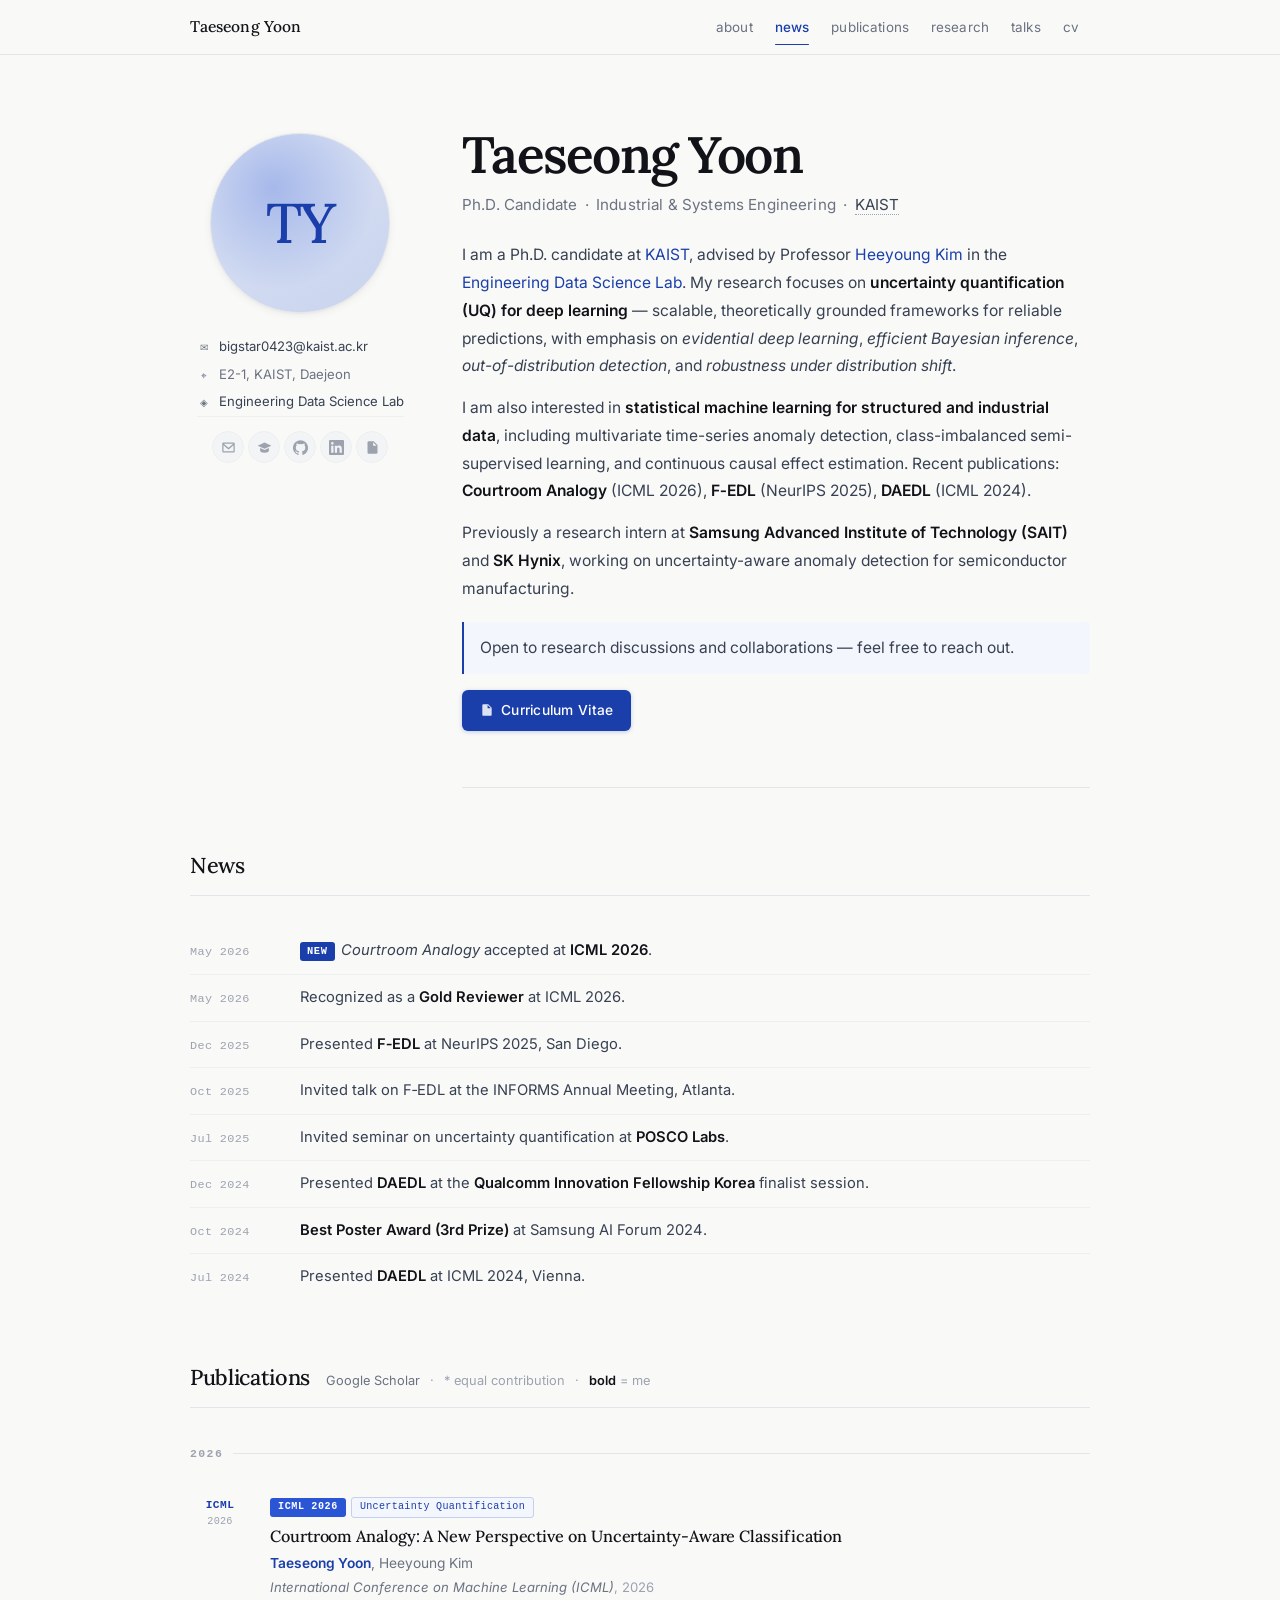
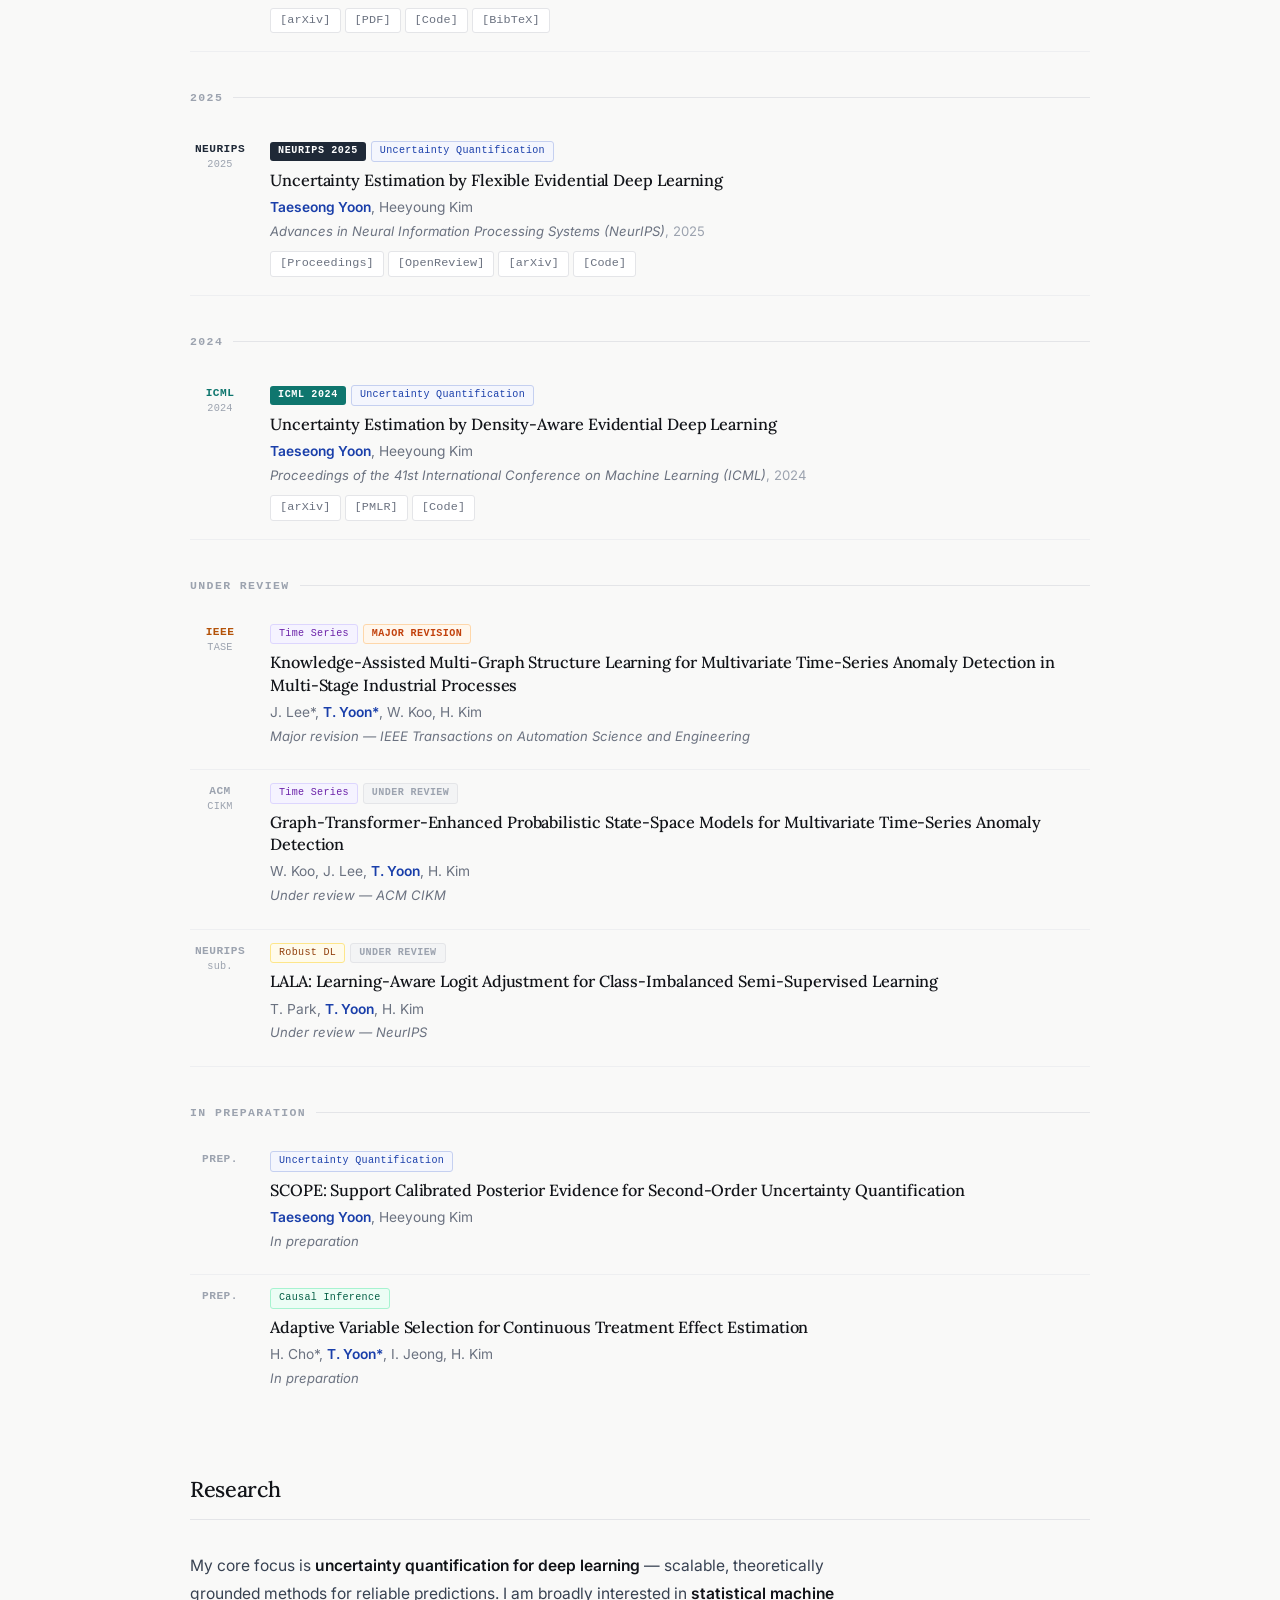
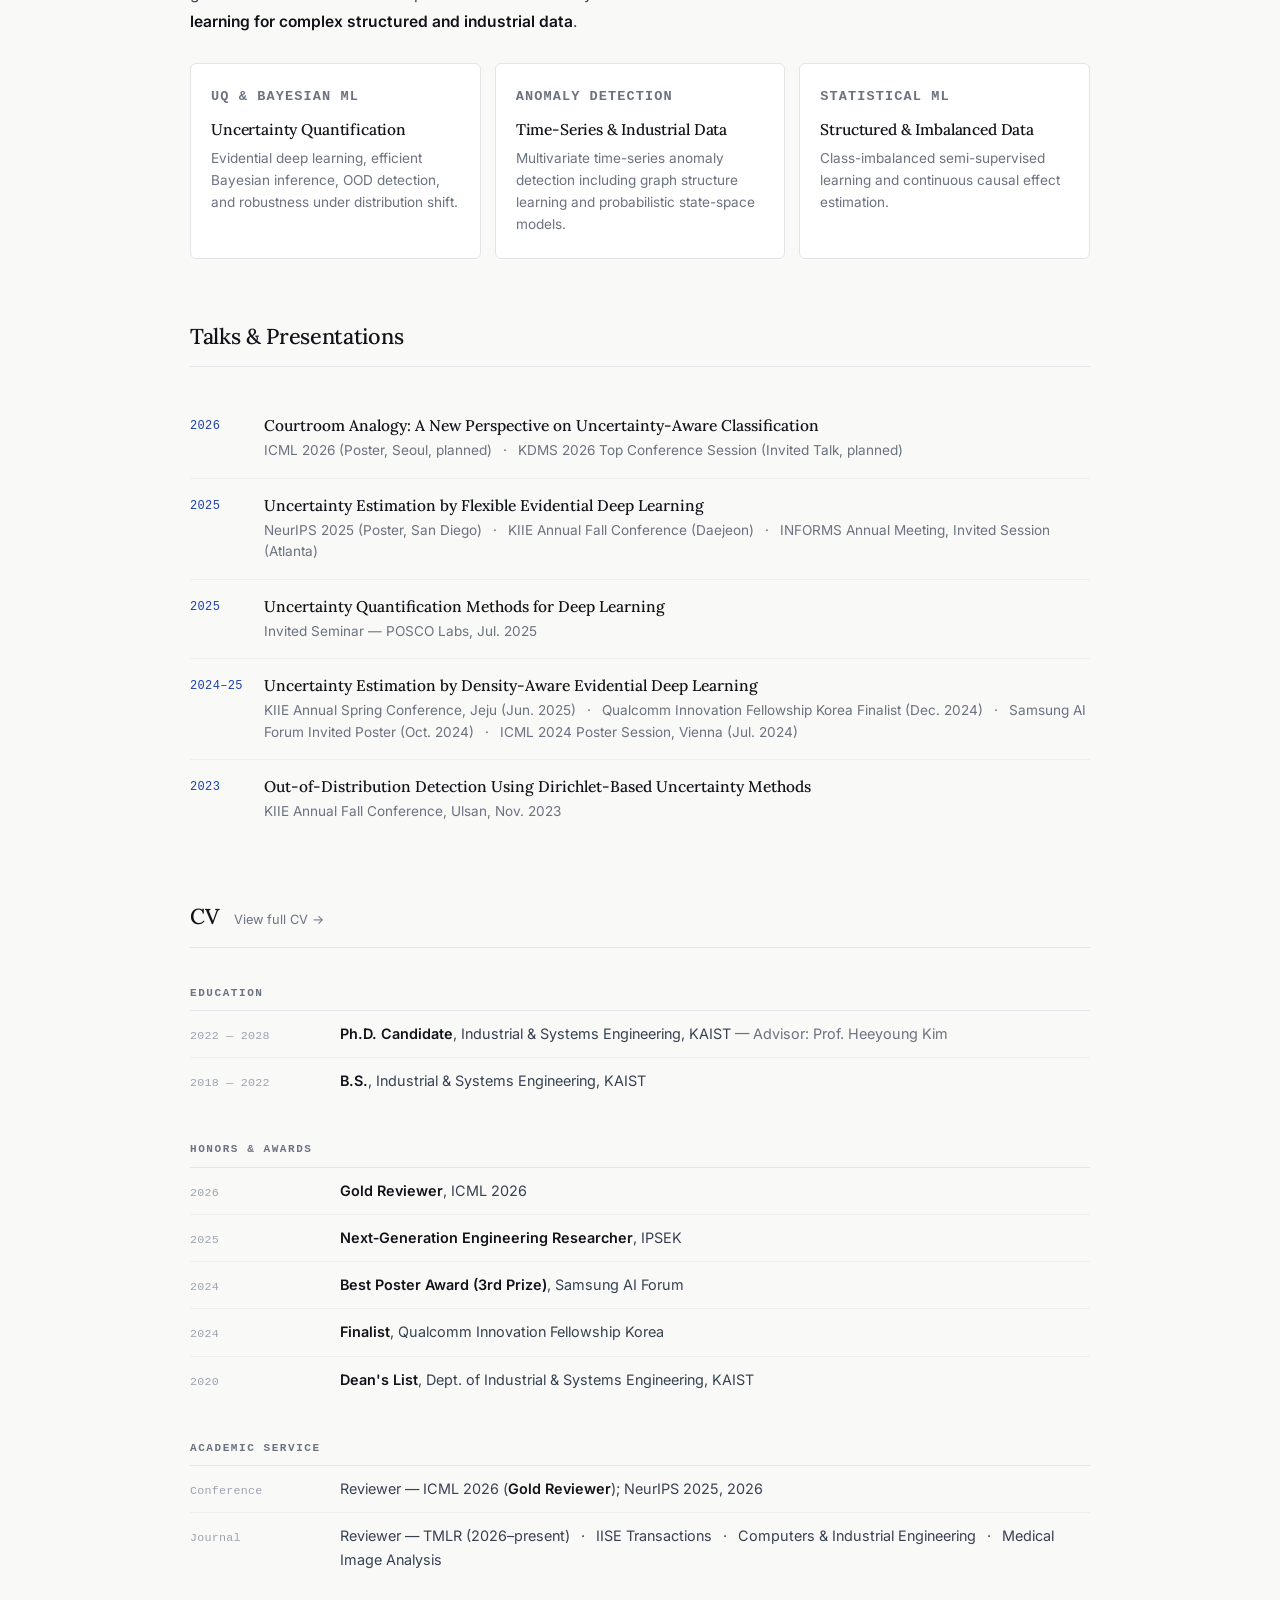
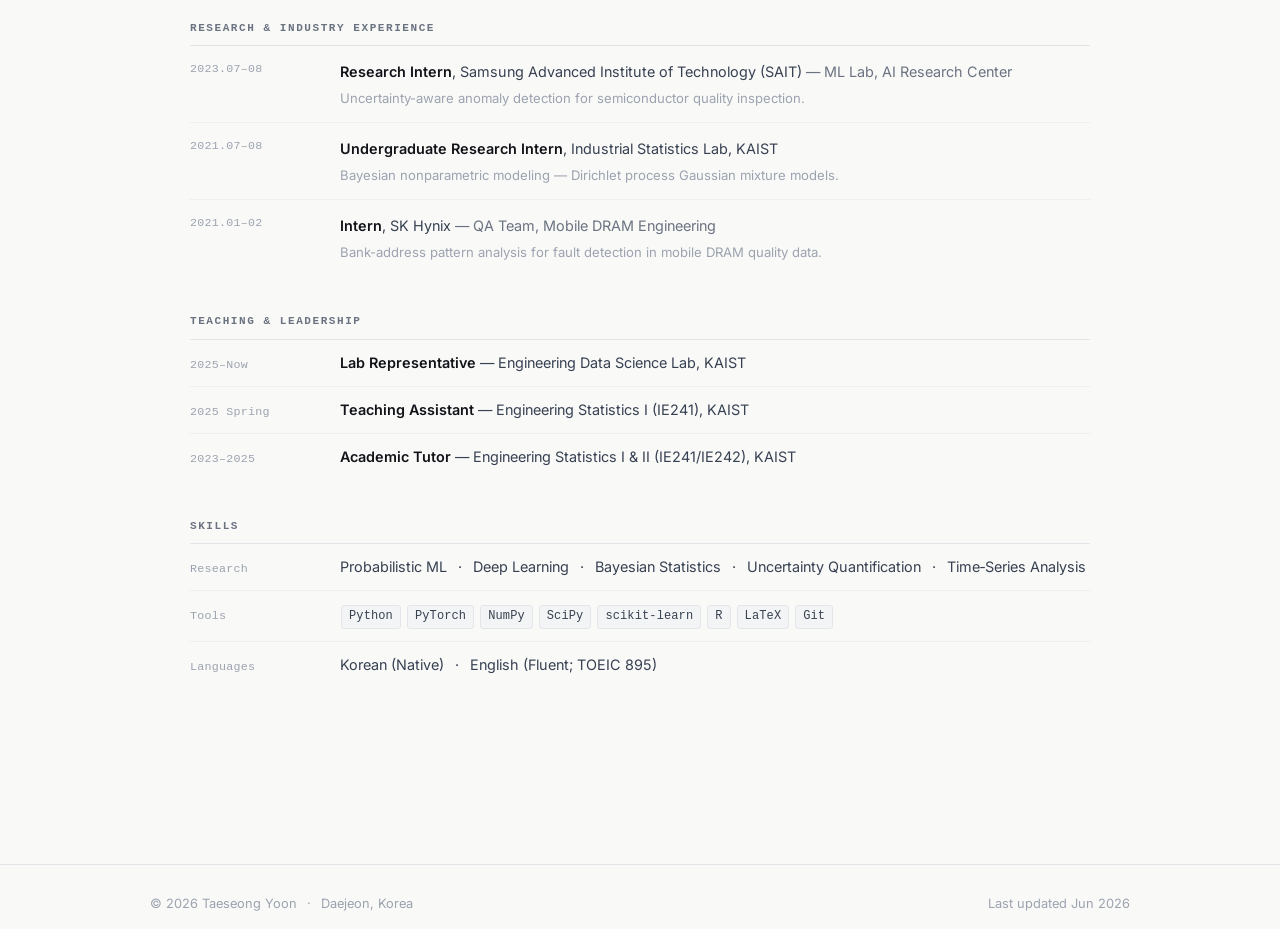
==== index.html @ 8b28e29e "Add files via upload" ====
<!DOCTYPE html>
<html lang="en">
<head>
  <meta charset="UTF-8" />
  <meta name="viewport" content="width=device-width, initial-scale=1.0" />
  <title>Taeseong Yoon</title>
  <meta name="description" content="Taeseong Yoon — Ph.D. candidate at KAIST. Uncertainty quantification for deep learning." />
  <meta name="author" content="Taeseong Yoon" />
  <meta property="og:type" content="website" />
  <meta property="og:title" content="Taeseong Yoon — KAIST" />
  <meta property="og:description" content="Ph.D. candidate at KAIST researching uncertainty quantification for deep learning." />
  <link rel="preconnect" href="https://fonts.googleapis.com" />
  <link rel="preconnect" href="https://fonts.gstatic.com" crossorigin />
  <link href="https://fonts.googleapis.com/css2?family=Inter:wght@300;400;500;600&family=Lora:ital,wght@0,400;0,500;0,600;1,400;1,500&display=swap" rel="stylesheet" />
  <link rel="stylesheet" href="style.css" />
</head>
<body>
  <a class="skip-link" href="#main">Skip to content</a>

  <!-- Nav -->
  <header class="topbar">
    <nav class="nav" aria-label="Primary">
      <a class="brand" href="#home">Taeseong Yoon</a>
      <button class="nav-toggle" aria-label="Toggle navigation" aria-expanded="false">
        <span></span><span></span><span></span>
      </button>
      <ul class="nav-links" id="nav-links">
        <li><a href="#home" class="active">about</a></li>
        <li><a href="#news">news</a></li>
        <li><a href="#publications">publications</a></li>
        <li><a href="#research">research</a></li>
        <li><a href="#talks">talks</a></li>
        <li><a href="#cv">cv</a></li>
      </ul>
    </nav>
  </header>

  <main id="main">

    <!-- Hero -->
    <section id="home" class="hero">

      <aside class="profile">
        <div class="profile-photo" aria-label="Taeseong Yoon">
          <!-- To add photo: replace the span with
               <img src="assets/photo.jpg" alt="Taeseong Yoon" /> -->
          <span class="photo-fallback" aria-hidden="true">TY</span>
        </div>
        <div>
          <ul class="contact-list">
            <li>
              <span class="icon" aria-hidden="true">✉</span>
              <a href="mailto:bigstar0423@kaist.ac.kr">bigstar0423@kaist.ac.kr</a>
            </li>
            <li>
              <span class="icon" aria-hidden="true">⌖</span>
              E2-1, KAIST, Daejeon
            </li>
            <li>
              <span class="icon" aria-hidden="true">◈</span>
              <a href="https://eds.kaist.ac.kr/">Engineering Data Science Lab</a>
            </li>
          </ul>
          <div class="socials">
            <a href="mailto:bigstar0423@kaist.ac.kr" aria-label="Email" title="Email">
              <svg viewBox="0 0 24 24" fill="currentColor" width="15" height="15"><path d="M2 6a2 2 0 0 1 2-2h16a2 2 0 0 1 2 2v12a2 2 0 0 1-2 2H4a2 2 0 0 1-2-2V6Zm2.4 0L12 12.5 19.6 6H4.4ZM20 8.3l-7.4 6.4a1 1 0 0 1-1.2 0L4 8.3V18h16V8.3Z"/></svg>
            </a>
            <a href="https://scholar.google.com/citations?hl=ko&user=MSiVD2gAAAAJ" aria-label="Google Scholar" title="Google Scholar">
              <svg viewBox="0 0 24 24" fill="currentColor" width="15" height="15"><path d="M12 14 1 9l11-5 11 5-11 5Zm0 2 7-3.2v4.4c0 1.7-3.1 3.2-7 3.2s-7-1.5-7-3.2v-4.4L12 16Z"/></svg>
            </a>
            <a href="https://github.com/TaeseongYoon" aria-label="GitHub" title="GitHub">
              <svg viewBox="0 0 24 24" fill="currentColor" width="15" height="15"><path d="M12 .5a12 12 0 0 0-3.8 23.4c.6.1.8-.3.8-.6v-2c-3.3.7-4-1.4-4-1.4-.6-1.4-1.4-1.8-1.4-1.8-1.1-.8.1-.8.1-.8 1.2.1 1.9 1.2 1.9 1.2 1.1 1.9 2.9 1.4 3.6 1 .1-.8.4-1.4.8-1.7-2.7-.3-5.5-1.3-5.5-6 0-1.3.5-2.4 1.2-3.2-.1-.3-.5-1.5.1-3.1 0 0 1-.3 3.3 1.2a11 11 0 0 1 6 0c2.3-1.5 3.3-1.2 3.3-1.2.6 1.6.2 2.8.1 3.1.8.8 1.2 1.9 1.2 3.2 0 4.6-2.8 5.7-5.5 6 .4.4.8 1.1.8 2.2v3.3c0 .3.2.7.8.6A12 12 0 0 0 12 .5Z"/></svg>
            </a>
            <a href="https://www.linkedin.com/in/taeseong-yoon-3ba757208" aria-label="LinkedIn" title="LinkedIn">
              <svg viewBox="0 0 24 24" fill="currentColor" width="15" height="15"><path d="M20.45 20.45h-3.55v-5.57c0-1.33-.03-3.04-1.85-3.04-1.85 0-2.14 1.45-2.14 2.94v5.67H9.36V9h3.41v1.56h.05c.48-.9 1.64-1.85 3.37-1.85 3.6 0 4.27 2.37 4.27 5.45v6.29ZM5.34 7.43a2.06 2.06 0 1 1 0-4.12 2.06 2.06 0 0 1 0 4.12ZM7.12 20.45H3.56V9h3.56v11.45ZM22.22 0H1.77C.79 0 0 .78 0 1.74v20.52C0 23.22.79 24 1.77 24h20.45c.98 0 1.78-.78 1.78-1.74V1.74C24 .78 23.2 0 22.22 0Z"/></svg>
            </a>
            <a href="https://www.overleaf.com/read/jbgbnhqspqhc#0cef22" aria-label="CV" title="CV">
              <svg viewBox="0 0 24 24" fill="currentColor" width="15" height="15"><path d="M14 2H6a2 2 0 0 0-2 2v16a2 2 0 0 0 2 2h12a2 2 0 0 0 2-2V8l-6-6Zm-1 7V3.5L18.5 9H13Z"/></svg>
            </a>
          </div>
        </div>
      </aside>

      <div>
        <div class="hero-head">
          <h1 class="display">Taeseong Yoon</h1>
          <p class="subtitle">Ph.D. Candidate &thinsp;&middot;&thinsp; Industrial &amp; Systems Engineering &thinsp;&middot;&thinsp; <a href="https://kaist.ac.kr">KAIST</a></p>
        </div>

        <div class="bio">
          <p>
            I am a Ph.D. candidate at <a href="https://kaist.ac.kr">KAIST</a>, advised by
            Professor <a href="https://eds.kaist.ac.kr/">Heeyoung Kim</a> in the
            <a href="https://eds.kaist.ac.kr/">Engineering Data Science Lab</a>.
            My research focuses on <strong>uncertainty quantification (UQ) for deep learning</strong> &mdash;
            scalable, theoretically grounded frameworks for reliable predictions, with emphasis on
            <em>evidential deep learning</em>, <em>efficient Bayesian inference</em>,
            <em>out-of-distribution detection</em>, and <em>robustness under distribution shift</em>.
          </p>
          <p>
            I am also interested in <strong>statistical machine learning for structured and industrial data</strong>,
            including multivariate time-series anomaly detection, class-imbalanced semi-supervised learning,
            and continuous causal effect estimation.
            Recent publications: <a href="#publications"><strong>Courtroom Analogy</strong></a> (ICML 2026),
            <a href="#publications"><strong>F&#8209;EDL</strong></a> (NeurIPS 2025),
            <a href="#publications"><strong>DAEDL</strong></a> (ICML 2024).
          </p>
          <p>
            Previously a research intern at <strong>Samsung Advanced Institute of Technology (SAIT)</strong>
            and <strong>SK Hynix</strong>, working on uncertainty-aware anomaly detection for semiconductor manufacturing.
          </p>

          <p class="open-to">Open to research discussions and collaborations &mdash; feel free to reach out.</p>

          <div class="cv-cta">
            <a href="https://www.overleaf.com/read/jbgbnhqspqhc#0cef22" class="cv-btn" target="_blank" rel="noopener">
              <svg viewBox="0 0 24 24" fill="currentColor" width="14" height="14"><path d="M14 2H6a2 2 0 0 0-2 2v16a2 2 0 0 0 2 2h12a2 2 0 0 0 2-2V8l-6-6Zm-1 7V3.5L18.5 9H13Z"/></svg>
              Curriculum Vitae
            </a>
          </div>
        </div>
      </div>
    </section>

    <!-- News -->
    <section id="news" class="block">
      <div class="section-header">
        <h2 class="block-title">News</h2>
      </div>
      <ul class="news-list">
        <li>
          <time>May 2026</time>
          <p><span class="badge badge-new">new</span><em>Courtroom Analogy</em> accepted at <strong>ICML 2026</strong>.</p>
        </li>
        <li>
          <time>May 2026</time>
          <p>Recognized as a <strong>Gold Reviewer</strong> at ICML 2026.</p>
        </li>
        <li>
          <time>Dec 2025</time>
          <p>Presented <strong>F&#8209;EDL</strong> at NeurIPS 2025, San Diego.</p>
        </li>
        <li>
          <time>Oct 2025</time>
          <p>Invited talk on F&#8209;EDL at the INFORMS Annual Meeting, Atlanta.</p>
        </li>
        <li>
          <time>Jul 2025</time>
          <p>Invited seminar on uncertainty quantification at <strong>POSCO Labs</strong>.</p>
        </li>
        <li>
          <time>Dec 2024</time>
          <p>Presented <strong>DAEDL</strong> at the <strong>Qualcomm Innovation Fellowship Korea</strong> finalist session.</p>
        </li>
        <li>
          <time>Oct 2024</time>
          <p><strong>Best Poster Award (3rd Prize)</strong> at Samsung AI Forum 2024.</p>
        </li>
        <li>
          <time>Jul 2024</time>
          <p>Presented <strong>DAEDL</strong> at ICML 2024, Vienna.</p>
        </li>
      </ul>
    </section>

    <!-- Publications -->
    <section id="publications" class="block">
      <div class="section-header">
        <h2 class="block-title">Publications</h2>
        <span class="section-meta">
          <a href="https://scholar.google.com/citations?hl=ko&user=MSiVD2gAAAAJ">Google Scholar</a>
          &ensp;&middot;&ensp; * equal contribution &ensp;&middot;&ensp; <strong class="self-mark">bold</strong> = me
        </span>
      </div>

      <p class="year-label">2026</p>

      <article class="paper">
        <div class="paper-chip">
          <span class="chip-venue">ICML</span>
          <span class="chip-year">2026</span>
        </div>
        <div class="paper-body">
          <div class="tag-row">
            <span class="vpill vpill-icml">ICML 2026</span>
            <span class="tpill tpill-uq">Uncertainty Quantification</span>
          </div>
          <h4>Courtroom Analogy: A New Perspective on Uncertainty&#8209;Aware Classification</h4>
          <p class="authors"><strong>Taeseong Yoon</strong>, Heeyoung Kim</p>
          <p class="venue-line"><em>International Conference on Machine Learning (ICML)</em>, 2026</p>
          <div class="links">
            <a href="https://arxiv.org/abs/2605.25616">[arXiv]</a>
            <a href="https://arxiv.org/pdf/2605.25616">[PDF]</a>
            <a href="#">[Code]</a>
            <a href="#">[BibTeX]</a>
          </div>
        </div>
      </article>

      <p class="year-label">2025</p>

      <article class="paper">
        <div class="paper-chip">
          <span class="chip-venue v-neurips">NeurIPS</span>
          <span class="chip-year">2025</span>
        </div>
        <div class="paper-body">
          <div class="tag-row">
            <span class="vpill vpill-neurips">NeurIPS 2025</span>
            <span class="tpill tpill-uq">Uncertainty Quantification</span>
          </div>
          <h4>Uncertainty Estimation by Flexible Evidential Deep Learning</h4>
          <p class="authors"><strong>Taeseong Yoon</strong>, Heeyoung Kim</p>
          <p class="venue-line"><em>Advances in Neural Information Processing Systems (NeurIPS)</em>, 2025</p>
          <div class="links">
            <a href="https://proceedings.neurips.cc/paper_files/paper/2025/hash/abf0ea3ae33d1a931483e327ff8d94f8-Abstract-Conference.html">[Proceedings]</a>
            <a href="https://openreview.net/forum?id=N6ujq5Yfwa">[OpenReview]</a>
            <a href="https://arxiv.org/abs/2510.18322">[arXiv]</a>
            <a href="https://github.com/TaeseongYoon/F-EDL">[Code]</a>
          </div>
        </div>
      </article>

      <p class="year-label">2024</p>

      <article class="paper">
        <div class="paper-chip">
          <span class="chip-venue v-icml24">ICML</span>
          <span class="chip-year">2024</span>
        </div>
        <div class="paper-body">
          <div class="tag-row">
            <span class="vpill" style="background:#0f766e;">ICML 2024</span>
            <span class="tpill tpill-uq">Uncertainty Quantification</span>
          </div>
          <h4>Uncertainty Estimation by Density&#8209;Aware Evidential Deep Learning</h4>
          <p class="authors"><strong>Taeseong Yoon</strong>, Heeyoung Kim</p>
          <p class="venue-line"><em>Proceedings of the 41st International Conference on Machine Learning (ICML)</em>, 2024</p>
          <div class="links">
            <a href="https://arxiv.org/abs/2409.08754">[arXiv]</a>
            <a href="https://proceedings.mlr.press/v235/yoon24a.html">[PMLR]</a>
            <a href="https://github.com/TaeseongYoon/DAEDL">[Code]</a>
          </div>
        </div>
      </article>

      <p class="year-label">Under Review</p>

      <article class="paper compact">
        <div class="paper-chip">
          <span class="chip-venue v-tase">IEEE</span>
          <span class="chip-year">TASE</span>
        </div>
        <div class="paper-body">
          <div class="tag-row">
            <span class="tpill tpill-ts">Time Series</span>
            <span class="spill spill-major">Major Revision</span>
          </div>
          <h4>Knowledge&#8209;Assisted Multi&#8209;Graph Structure Learning for Multivariate Time&#8209;Series Anomaly Detection in Multi&#8209;Stage Industrial Processes</h4>
          <p class="authors">J. Lee*, <strong>T. Yoon*</strong>, W. Koo, H. Kim</p>
          <p class="venue-line"><em>Major revision &mdash; IEEE Transactions on Automation Science and Engineering</em></p>
        </div>
      </article>

      <article class="paper compact">
        <div class="paper-chip">
          <span class="chip-venue v-gray">ACM</span>
          <span class="chip-year">CIKM</span>
        </div>
        <div class="paper-body">
          <div class="tag-row">
            <span class="tpill tpill-ts">Time Series</span>
            <span class="spill spill-review">Under Review</span>
          </div>
          <h4>Graph&#8209;Transformer&#8209;Enhanced Probabilistic State&#8209;Space Models for Multivariate Time&#8209;Series Anomaly Detection</h4>
          <p class="authors">W. Koo, J. Lee, <strong>T. Yoon</strong>, H. Kim</p>
          <p class="venue-line"><em>Under review &mdash; ACM CIKM</em></p>
        </div>
      </article>

      <article class="paper compact">
        <div class="paper-chip">
          <span class="chip-venue v-gray">NeurIPS</span>
          <span class="chip-year">sub.</span>
        </div>
        <div class="paper-body">
          <div class="tag-row">
            <span class="tpill tpill-rd">Robust DL</span>
            <span class="spill spill-review">Under Review</span>
          </div>
          <h4>LALA: Learning&#8209;Aware Logit Adjustment for Class&#8209;Imbalanced Semi&#8209;Supervised Learning</h4>
          <p class="authors">T. Park, <strong>T. Yoon</strong>, H. Kim</p>
          <p class="venue-line"><em>Under review &mdash; NeurIPS</em></p>
        </div>
      </article>

      <p class="year-label">In Preparation</p>

      <article class="paper compact">
        <div class="paper-chip">
          <span class="chip-venue v-gray">prep.</span>
        </div>
        <div class="paper-body">
          <div class="tag-row">
            <span class="tpill tpill-uq">Uncertainty Quantification</span>
          </div>
          <h4>SCOPE: Support Calibrated Posterior Evidence for Second&#8209;Order Uncertainty Quantification</h4>
          <p class="authors"><strong>Taeseong Yoon</strong>, Heeyoung Kim</p>
          <p class="venue-line"><em>In preparation</em></p>
        </div>
      </article>

      <article class="paper compact">
        <div class="paper-chip">
          <span class="chip-venue v-gray">prep.</span>
        </div>
        <div class="paper-body">
          <div class="tag-row">
            <span class="tpill tpill-ci">Causal Inference</span>
          </div>
          <h4>Adaptive Variable Selection for Continuous Treatment Effect Estimation</h4>
          <p class="authors">H. Cho*, <strong>T. Yoon*</strong>, I. Jeong, H. Kim</p>
          <p class="venue-line"><em>In preparation</em></p>
        </div>
      </article>
    </section>

    <!-- Research -->
    <section id="research" class="block">
      <div class="section-header">
        <h2 class="block-title">Research</h2>
      </div>
      <p class="research-lead">
        My core focus is <strong>uncertainty quantification for deep learning</strong> &mdash; scalable, theoretically
        grounded methods for reliable predictions. I am broadly interested in
        <strong>statistical machine learning for complex structured and industrial data</strong>.
      </p>
      <div class="research-grid">
        <div class="ri-card">
          <p class="ri-label">UQ &amp; Bayesian ML</p>
          <h3>Uncertainty Quantification</h3>
          <p>Evidential deep learning, efficient Bayesian inference, OOD detection, and robustness under distribution shift.</p>
        </div>
        <div class="ri-card">
          <p class="ri-label">Anomaly Detection</p>
          <h3>Time-Series &amp; Industrial Data</h3>
          <p>Multivariate time-series anomaly detection including graph structure learning and probabilistic state-space models.</p>
        </div>
        <div class="ri-card">
          <p class="ri-label">Statistical ML</p>
          <h3>Structured &amp; Imbalanced Data</h3>
          <p>Class-imbalanced semi-supervised learning and continuous causal effect estimation.</p>
        </div>
      </div>
    </section>

    <!-- Talks -->
    <section id="talks" class="block">
      <div class="section-header">
        <h2 class="block-title">Talks &amp; Presentations</h2>
      </div>
      <ul class="talk-list">
        <li>
          <time>2026</time>
          <div>
            <h4>Courtroom Analogy: A New Perspective on Uncertainty-Aware Classification</h4>
            <p>ICML 2026 (Poster, Seoul, planned) &ensp;&middot;&ensp; KDMS 2026 Top Conference Session (Invited Talk, planned)</p>
          </div>
        </li>
        <li>
          <time>2025</time>
          <div>
            <h4>Uncertainty Estimation by Flexible Evidential Deep Learning</h4>
            <p>NeurIPS 2025 (Poster, San Diego) &ensp;&middot;&ensp; KIIE Annual Fall Conference (Daejeon) &ensp;&middot;&ensp; INFORMS Annual Meeting, Invited Session (Atlanta)</p>
          </div>
        </li>
        <li>
          <time>2025</time>
          <div>
            <h4>Uncertainty Quantification Methods for Deep Learning</h4>
            <p>Invited Seminar &mdash; POSCO Labs, Jul. 2025</p>
          </div>
        </li>
        <li>
          <time>2024&ndash;25</time>
          <div>
            <h4>Uncertainty Estimation by Density&#8209;Aware Evidential Deep Learning</h4>
            <p>KIIE Annual Spring Conference, Jeju (Jun. 2025) &ensp;&middot;&ensp; Qualcomm Innovation Fellowship Korea Finalist (Dec. 2024) &ensp;&middot;&ensp; Samsung AI Forum Invited Poster (Oct. 2024) &ensp;&middot;&ensp; ICML 2024 Poster Session, Vienna (Jul. 2024)</p>
          </div>
        </li>
        <li>
          <time>2023</time>
          <div>
            <h4>Out&#8209;of&#8209;Distribution Detection Using Dirichlet&#8209;Based Uncertainty Methods</h4>
            <p>KIIE Annual Fall Conference, Ulsan, Nov. 2023</p>
          </div>
        </li>
      </ul>
    </section>

    <!-- CV -->
    <section id="cv" class="block">
      <div class="section-header">
        <h2 class="block-title">CV</h2>
        <span class="section-meta"><a href="https://www.overleaf.com/read/jbgbnhqspqhc#0cef22">View full CV &rarr;</a></span>
      </div>

      <div class="cv-group">
        <h3 class="cv-group-title">Education</h3>
        <ul class="cv-list">
          <li>
            <time>2022 &mdash; 2028</time>
            <span><strong>Ph.D. Candidate</strong>, Industrial &amp; Systems Engineering, KAIST
              <span class="dim"> &mdash; Advisor: Prof. Heeyoung Kim</span></span>
          </li>
          <li>
            <time>2018 &mdash; 2022</time>
            <span><strong>B.S.</strong>, Industrial &amp; Systems Engineering, KAIST</span>
          </li>
        </ul>
      </div>

      <div class="cv-group">
        <h3 class="cv-group-title">Honors &amp; Awards</h3>
        <ul class="cv-list">
          <li><time>2026</time><span><strong>Gold Reviewer</strong>, ICML 2026</span></li>
          <li><time>2025</time><span><strong>Next&#8209;Generation Engineering Researcher</strong>, IPSEK</span></li>
          <li><time>2024</time><span><strong>Best Poster Award (3rd Prize)</strong>, Samsung AI Forum</span></li>
          <li><time>2024</time><span><strong>Finalist</strong>, Qualcomm Innovation Fellowship Korea</span></li>
          <li><time>2020</time><span><strong>Dean's List</strong>, Dept. of Industrial &amp; Systems Engineering, KAIST</span></li>
        </ul>
      </div>

      <div class="cv-group">
        <h3 class="cv-group-title">Academic Service</h3>
        <ul class="cv-list">
          <li>
            <time>Conference</time>
            <span>Reviewer &mdash; ICML 2026 (<strong>Gold Reviewer</strong>); NeurIPS 2025, 2026</span>
          </li>
          <li>
            <time>Journal</time>
            <span>Reviewer &mdash; TMLR (2026&ndash;present) &ensp;&middot;&ensp; IISE Transactions &ensp;&middot;&ensp; Computers &amp; Industrial Engineering &ensp;&middot;&ensp; Medical Image Analysis</span>
          </li>
        </ul>
      </div>

      <div class="cv-group">
        <h3 class="cv-group-title">Research &amp; Industry Experience</h3>
        <ul class="cv-list exp">
          <li>
            <time>2023.07&ndash;08</time>
            <span>
              <strong>Research Intern</strong>, Samsung Advanced Institute of Technology (SAIT)
              <span class="dim"> &mdash; ML Lab, AI Research Center</span>
              <span class="cv-note">Uncertainty-aware anomaly detection for semiconductor quality inspection.</span>
            </span>
          </li>
          <li>
            <time>2021.07&ndash;08</time>
            <span>
              <strong>Undergraduate Research Intern</strong>, Industrial Statistics Lab, KAIST
              <span class="cv-note">Bayesian nonparametric modeling &mdash; Dirichlet process Gaussian mixture models.</span>
            </span>
          </li>
          <li>
            <time>2021.01&ndash;02</time>
            <span>
              <strong>Intern</strong>, SK Hynix
              <span class="dim"> &mdash; QA Team, Mobile DRAM Engineering</span>
              <span class="cv-note">Bank-address pattern analysis for fault detection in mobile DRAM quality data.</span>
            </span>
          </li>
        </ul>
      </div>

      <div class="cv-group">
        <h3 class="cv-group-title">Teaching &amp; Leadership</h3>
        <ul class="cv-list">
          <li><time>2025&ndash;Now</time><span><strong>Lab Representative</strong> &mdash; Engineering Data Science Lab, KAIST</span></li>
          <li><time>2025 Spring</time><span><strong>Teaching Assistant</strong> &mdash; Engineering Statistics I (IE241), KAIST</span></li>
          <li><time>2023&ndash;2025</time><span><strong>Academic Tutor</strong> &mdash; Engineering Statistics I &amp; II (IE241/IE242), KAIST</span></li>
        </ul>
      </div>

      <div class="cv-group">
        <h3 class="cv-group-title">Skills</h3>
        <ul class="cv-list">
          <li>
            <time>Research</time>
            <span>Probabilistic ML &ensp;&middot;&ensp; Deep Learning &ensp;&middot;&ensp; Bayesian Statistics &ensp;&middot;&ensp; Uncertainty Quantification &ensp;&middot;&ensp; Time&#8209;Series Analysis</span>
          </li>
          <li>
            <time>Tools</time>
            <span><code>Python</code> <code>PyTorch</code> <code>NumPy</code> <code>SciPy</code> <code>scikit-learn</code> <code>R</code> <code>LaTeX</code> <code>Git</code></span>
          </li>
          <li>
            <time>Languages</time>
            <span>Korean (Native) &ensp;&middot;&ensp; English (Fluent; TOEIC 895)</span>
          </li>
        </ul>
      </div>
    </section>

  </main>

  <footer class="footer">
    <div class="footer-inner">
      <p>&copy; 2026 Taeseong Yoon &ensp;&middot;&ensp; Daejeon, Korea</p>
      <p>Last updated <time>Jun 2026</time></p>
    </div>
  </footer>

  <script>
    const toggle = document.querySelector('.nav-toggle');
    const links  = document.querySelector('.nav-links');
    toggle.addEventListener('click', () => {
      const open = links.classList.toggle('open');
      toggle.setAttribute('aria-expanded', open);
      toggle.classList.toggle('is-open', open);
    });
    links.querySelectorAll('a').forEach(a =>
      a.addEventListener('click', () => {
        links.classList.remove('open');
        toggle.classList.remove('is-open');
        toggle.setAttribute('aria-expanded', 'false');
      })
    );
    const sections   = document.querySelectorAll('main section[id]');
    const navAnchors = document.querySelectorAll('.nav-links a');
    const obs = new IntersectionObserver(entries => {
      entries.forEach(e => {
        if (e.isIntersecting) {
          const id = e.target.id;
          navAnchors.forEach(a =>
            a.classList.toggle('active', a.getAttribute('href') === '#' + id)
          );
        }
      });
    }, { threshold: 0.2 });
    sections.forEach(s => obs.observe(s));
  </script>
</body>
</html>
---- style.css ----
/* ============================================================
   Taeseong Yoon — Academic Homepage
   Design: scholarly editorial, Inter + Lora pairing
   Palette: near-white ground, ink text, single cobalt accent
   ============================================================ */

@import url('https://fonts.googleapis.com/css2?family=Inter:wght@300;400;500;600&family=Lora:ital,wght@0,400;0,500;0,600;1,400;1,500&display=swap');

/* ── Tokens ─────────────────────────────────────────────── */
:root {
  --white:        #ffffff;
  --bg:           #f9f9f8;
  --surface:      #ffffff;
  --surface-2:    #f3f4f5;

  --ink:          #111318;
  --ink-2:        #374151;
  --ink-3:        #6b7280;
  --ink-4:        #9ca3af;

  --rule:         #e4e5e8;
  --rule-soft:    #eeeff1;

  /* Single accent: KAIST cobalt */
  --cobalt:       #1a3faa;
  --cobalt-dark:  #122c7a;
  --cobalt-mid:   #2a56d6;
  --cobalt-tint:  #eef2fb;
  --cobalt-pale:  #f4f6fd;

  --serif:  "Lora", Georgia, "Times New Roman", serif;
  --sans:   "Inter", -apple-system, BlinkMacSystemFont, "Segoe UI", sans-serif;
  --mono:   "SF Mono", ui-monospace, "Fira Code", Consolas, monospace;

  --max:      980px;
  --col-l:    220px;
  --gutter:   clamp(18px, 4vw, 40px);

  --radius-sm: 3px;
  --radius:    6px;

  --ease: cubic-bezier(0.25, 0.46, 0.45, 0.94);
  --ease-out: cubic-bezier(0.16, 1, 0.3, 1);

  --shadow-xs: 0 1px 2px rgba(17,19,24,.05);
  --shadow-sm: 0 2px 8px rgba(17,19,24,.06), 0 1px 2px rgba(17,19,24,.04);
  --shadow-md: 0 8px 24px rgba(17,19,24,.07), 0 2px 6px rgba(17,19,24,.04);
}

/* ── Reset ───────────────────────────────────────────────── */
*, *::before, *::after { box-sizing: border-box; margin: 0; padding: 0; }

html {
  scroll-behavior: smooth;
  -webkit-text-size-adjust: 100%;
  font-size: 16px;
}

body {
  font-family: var(--sans);
  font-size: 1rem;
  font-weight: 400;
  line-height: 1.65;
  color: var(--ink);
  background: var(--bg);
  -webkit-font-smoothing: antialiased;
  -moz-osx-font-smoothing: grayscale;
}

img { display: block; max-width: 100%; }

a {
  color: var(--cobalt);
  text-decoration: none;
  transition: color .15s var(--ease);
}
a:hover { color: var(--cobalt-dark); text-decoration: underline; text-underline-offset: 2px; }

strong { font-weight: 600; }
em     { font-style: italic; }
code   { font-family: var(--mono); }

::selection { background: var(--cobalt); color: #fff; }

.skip-link { position: absolute; left: -9999px; }
.skip-link:focus {
  left: 16px; top: 16px; z-index: 200;
  background: var(--ink); color: #fff;
  padding: 6px 14px; border-radius: var(--radius-sm);
  font-size: .875rem;
}

/* ── Top nav ─────────────────────────────────────────────── */
.topbar {
  position: sticky; top: 0; z-index: 100;
  background: rgba(249,249,248,.92);
  backdrop-filter: blur(12px) saturate(160%);
  -webkit-backdrop-filter: blur(12px) saturate(160%);
  border-bottom: 1px solid var(--rule);
}

.nav {
  max-width: var(--max);
  margin: 0 auto;
  padding: 0 var(--gutter);
  height: 54px;
  display: flex;
  align-items: center;
  justify-content: space-between;
  gap: 16px;
}

.brand {
  font-family: var(--serif);
  font-weight: 500;
  font-size: .975rem;
  color: var(--ink);
  letter-spacing: .005em;
  flex-shrink: 0;
}
.brand:hover { color: var(--cobalt); text-decoration: none; }

.nav-links {
  list-style: none;
  display: flex;
  align-items: center;
  gap: 0;
}
.nav-links a {
  position: relative;
  display: block;
  padding: 6px 11px;
  font-size: .84rem;
  font-weight: 400;
  letter-spacing: .01em;
  color: var(--ink-3);
  border-radius: var(--radius-sm);
  transition: color .15s var(--ease), background .15s var(--ease);
}
.nav-links a:hover { color: var(--ink); background: var(--surface-2); text-decoration: none; }
.nav-links a.active { color: var(--cobalt); font-weight: 500; }
.nav-links a.active::after {
  content: "";
  position: absolute;
  bottom: -1px; left: 11px; right: 11px;
  height: 1.5px;
  background: var(--cobalt);
  border-radius: 2px;
}

.nav-toggle {
  display: none;
  background: none; border: none; cursor: pointer;
  width: 34px; height: 34px;
  padding: 0;
  position: relative;
  border-radius: var(--radius-sm);
}
.nav-toggle span {
  display: block;
  position: absolute;
  left: 7px; right: 7px;
  height: 1.5px;
  background: var(--ink);
  border-radius: 2px;
  transition: transform .22s var(--ease-out), opacity .18s, top .22s var(--ease-out);
}
.nav-toggle span:nth-child(1) { top: 11px; }
.nav-toggle span:nth-child(2) { top: 17px; }
.nav-toggle span:nth-child(3) { top: 23px; }
.nav-toggle.is-open span:nth-child(1) { top: 17px; transform: rotate(45deg); }
.nav-toggle.is-open span:nth-child(2) { opacity: 0; }
.nav-toggle.is-open span:nth-child(3) { top: 17px; transform: rotate(-45deg); }

/* ── Layout ──────────────────────────────────────────────── */
main {
  max-width: var(--max);
  margin: 0 auto;
  padding: 0 var(--gutter) 96px;
}

/* ── Hero ────────────────────────────────────────────────── */
.hero {
  padding: 72px 0 0;
  display: grid;
  grid-template-columns: var(--col-l) 1fr;
  gap: 0 52px;
}

/* left column: photo + contact */
.profile {
  grid-row: 1 / 3;
  display: flex;
  flex-direction: column;
  align-items: center;
  gap: 20px;
  padding-top: 6px;
}

.profile-photo {
  width: 180px; height: 180px;
  border-radius: 50%;
  background:
    radial-gradient(circle at 35% 30%, rgba(42,86,214,.28), transparent 60%),
    linear-gradient(145deg, #dde4f4, #c8d3ee);
  border: 1px solid var(--rule);
  position: relative;
  overflow: hidden;
  flex-shrink: 0;
  box-shadow: var(--shadow-sm);
}
.profile-photo img { width: 100%; height: 100%; object-fit: cover; }
.photo-fallback {
  position: absolute; inset: 0;
  display: grid; place-items: center;
  font-family: var(--serif);
  font-weight: 500;
  font-size: 3.5rem;
  color: var(--cobalt);
  letter-spacing: -.05em;
}

.contact-list {
  list-style: none;
  width: 100%;
  font-size: .82rem;
  color: var(--ink-3);
  line-height: 1.5;
}
.contact-list li {
  display: flex;
  align-items: baseline;
  gap: 8px;
  padding: 4px 0;
}
.contact-list .icon { width: 14px; text-align: center; flex-shrink: 0; font-size: .8em; }
.contact-list a { color: var(--ink-2); }
.contact-list a:hover { color: var(--cobalt); }

/* social icon row */
.socials {
  display: flex;
  gap: 4px;
  flex-wrap: wrap;
  justify-content: center;
  padding-top: 14px;
  border-top: 1px solid var(--rule-soft);
  width: 100%;
}
.socials a {
  width: 32px; height: 32px;
  display: grid; place-items: center;
  border-radius: 50%;
  color: var(--ink-4);
  background: var(--surface-2);
  border: 1px solid var(--rule-soft);
  transition: color .15s, background .15s, border-color .15s, transform .15s var(--ease-out);
}
.socials a:hover {
  color: var(--cobalt);
  background: var(--cobalt-pale);
  border-color: #c5d0f0;
  transform: translateY(-1px);
  text-decoration: none;
}
.socials svg { display: block; }

/* right column: name + bio */
.hero-head {
  padding-bottom: 24px;
}
.display {
  font-family: var(--serif);
  font-weight: 600;
  font-size: clamp(2.2rem, 4.5vw, 3.2rem);
  line-height: 1.08;
  letter-spacing: -.03em;
  color: var(--ink);
  margin-bottom: 10px;
}
.subtitle {
  font-size: .95rem;
  font-weight: 400;
  color: var(--ink-3);
  letter-spacing: .01em;
}
.subtitle a { color: var(--ink-2); border-bottom: 1px dotted var(--ink-4); }
.subtitle a:hover { color: var(--cobalt); border-color: var(--cobalt); text-decoration: none; }

.bio {
  grid-column: 2;
  padding-bottom: 56px;
  border-bottom: 1px solid var(--rule);
}
.bio p {
  font-size: .975rem;
  line-height: 1.78;
  color: var(--ink-2);
  margin-bottom: 14px;
}
.bio p:last-of-type { margin-bottom: 0; }
.bio p strong { color: var(--ink); }

.open-to {
  margin-top: 20px;
  padding: 12px 16px;
  background: var(--cobalt-pale);
  border-left: 2px solid var(--cobalt);
  border-radius: 0 var(--radius-sm) var(--radius-sm) 0;
  font-size: .9rem;
  color: var(--ink-2);
  line-height: 1.6;
}

.cv-cta { margin-top: 16px; }
.cv-btn {
  display: inline-flex;
  align-items: center;
  gap: 7px;
  padding: 9px 18px;
  background: var(--cobalt);
  color: #fff !important;
  border-radius: var(--radius);
  font-size: .86rem;
  font-weight: 500;
  letter-spacing: .02em;
  text-decoration: none !important;
  box-shadow: 0 1px 4px rgba(26,63,170,.25);
  transition: background .15s var(--ease), transform .15s var(--ease-out), box-shadow .15s;
}
.cv-btn:hover {
  background: var(--cobalt-dark);
  transform: translateY(-1px);
  box-shadow: 0 4px 12px rgba(26,63,170,.30);
}
.cv-btn svg { opacity: .85; flex-shrink: 0; }

/* ── Section shell ───────────────────────────────────────── */
.block { padding: 60px 0 0; }

.section-header {
  display: flex;
  align-items: baseline;
  gap: 16px;
  margin-bottom: 32px;
  padding-bottom: 12px;
  border-bottom: 1px solid var(--rule);
}
.block-title {
  font-family: var(--serif);
  font-weight: 500;
  font-size: 1.35rem;
  letter-spacing: -.015em;
  color: var(--ink);
}
.section-meta {
  font-size: .8rem;
  color: var(--ink-4);
  font-weight: 400;
}
.section-meta a { color: var(--ink-3); }
.section-meta .self-mark { color: var(--ink); font-weight: 600; }

/* ── News ────────────────────────────────────────────────── */
.news-list {
  list-style: none;
}
.news-list li {
  display: grid;
  grid-template-columns: 90px 1fr;
  gap: 20px;
  padding: 11px 0;
  border-bottom: 1px solid var(--rule-soft);
  align-items: baseline;
}
.news-list li:last-child { border-bottom: none; }
.news-list time {
  font-family: var(--mono);
  font-size: .74rem;
  font-weight: 400;
  color: var(--ink-4);
  letter-spacing: .03em;
  padding-top: 1px;
}
.news-list p {
  font-size: .92rem;
  color: var(--ink-2);
  line-height: 1.55;
}
.news-list strong { color: var(--ink); }
.news-list em { font-style: italic; }

.badge {
  display: inline-block;
  padding: 1px 7px;
  border-radius: 3px;
  font-family: var(--mono);
  font-size: .65rem;
  font-weight: 600;
  letter-spacing: .06em;
  text-transform: uppercase;
  margin-right: 6px;
  vertical-align: 1px;
}
.badge-new { background: var(--cobalt); color: #fff; }

/* ── Publications ────────────────────────────────────────── */
.year-label {
  font-family: var(--mono);
  font-size: .72rem;
  font-weight: 600;
  letter-spacing: .12em;
  text-transform: uppercase;
  color: var(--ink-4);
  margin: 36px 0 16px;
  display: flex;
  align-items: center;
  gap: 10px;
}
.year-label::after {
  content: "";
  flex: 1;
  height: 1px;
  background: var(--rule);
}

.paper {
  display: grid;
  grid-template-columns: 60px 1fr;
  gap: 18px 20px;
  padding: 18px 0;
  border-bottom: 1px solid var(--rule-soft);
  align-items: start;
}
.paper:last-of-type { border-bottom: none; }

/* venue chip replacing gradient box */
.paper-chip {
  display: flex;
  flex-direction: column;
  align-items: center;
  justify-content: center;
  gap: 1px;
  padding-top: 3px;
}
.chip-venue {
  font-family: var(--mono);
  font-size: .7rem;
  font-weight: 700;
  letter-spacing: .04em;
  text-transform: uppercase;
  color: var(--cobalt);
  line-height: 1;
}
.chip-venue.v-neurips { color: #1f2937; }
.chip-venue.v-icml24  { color: #0f766e; }
.chip-venue.v-tase    { color: #b45309; }
.chip-venue.v-gray    { color: var(--ink-4); }

.chip-year {
  font-family: var(--mono);
  font-size: .64rem;
  color: var(--ink-4);
  letter-spacing: .02em;
}

.paper-body { min-width: 0; }

.tag-row {
  display: flex;
  flex-wrap: wrap;
  gap: 5px;
  margin-bottom: 7px;
  align-items: center;
}

/* venue pill */
.vpill {
  display: inline-block;
  padding: 1px 8px;
  border-radius: 3px;
  font-family: var(--mono);
  font-size: .63rem;
  font-weight: 700;
  letter-spacing: .06em;
  text-transform: uppercase;
  color: #fff;
}
.vpill-icml    { background: var(--cobalt-mid); }
.vpill-neurips { background: #1f2937; }
.vpill-tase    { background: #b45309; }

/* topic pill */
.tpill {
  display: inline-block;
  padding: 1px 8px;
  border-radius: 3px;
  border: 1px solid;
  font-family: var(--mono);
  font-size: .63rem;
  font-weight: 500;
  letter-spacing: .03em;
}
.tpill-uq { color: var(--cobalt); border-color: #c5d0f0; background: var(--cobalt-pale); }
.tpill-ts { color: #6b21a8; border-color: #ddd6fe; background: #f5f3ff; }
.tpill-rd { color: #92400e; border-color: #fde68a; background: #fffbeb; }
.tpill-ci { color: #065f46; border-color: #a7f3d0; background: #ecfdf5; }

/* status pill */
.spill {
  display: inline-block;
  padding: 1px 8px;
  border-radius: 3px;
  font-family: var(--mono);
  font-size: .63rem;
  font-weight: 600;
  letter-spacing: .04em;
  text-transform: uppercase;
}
.spill-review { background: var(--surface-2); color: var(--ink-4); border: 1px solid var(--rule); }
.spill-major  { background: #fff7ed; color: #c2410c; border: 1px solid #fed7aa; }

.paper-body h4 {
  font-family: var(--serif);
  font-weight: 500;
  font-size: 1.01rem;
  line-height: 1.38;
  letter-spacing: -.005em;
  color: var(--ink);
  margin-bottom: 5px;
}

.authors {
  font-size: .86rem;
  color: var(--ink-3);
  margin-bottom: 2px;
}
.authors strong { color: var(--cobalt); font-weight: 600; }

.venue-line {
  font-size: .82rem;
  color: var(--ink-4);
  margin-bottom: 9px;
}
.venue-line em { font-style: italic; color: var(--ink-3); }

.links {
  display: flex;
  flex-wrap: wrap;
  gap: 4px;
}
.links a {
  display: inline-block;
  padding: 2px 9px;
  border: 1px solid var(--rule);
  border-radius: var(--radius-sm);
  font-family: var(--mono);
  font-size: .74rem;
  font-weight: 500;
  color: var(--ink-3);
  background: var(--surface);
  letter-spacing: .01em;
  transition: all .14s var(--ease);
}
.links a:hover {
  background: var(--cobalt);
  border-color: var(--cobalt);
  color: #fff;
  text-decoration: none;
  transform: translateY(-1px);
}

/* compact variant for under-review / prep */
.paper.compact { padding: 13px 0; }

/* ── Research interests ───────────────────────────────────── */
.research-lead {
  font-size: .975rem;
  line-height: 1.78;
  color: var(--ink-2);
  max-width: 68ch;
  margin-bottom: 28px;
}
.research-lead strong { color: var(--ink); }

.research-grid {
  display: grid;
  grid-template-columns: repeat(3, 1fr);
  gap: 14px;
}
.ri-card {
  padding: 22px 20px;
  background: var(--surface);
  border: 1px solid var(--rule);
  border-radius: var(--radius);
  transition: box-shadow .2s var(--ease), transform .2s var(--ease);
}
.ri-card:hover { box-shadow: var(--shadow-sm); transform: translateY(-2px); }

.ri-label {
  font-family: var(--mono);
  font-size: .68rem;
  font-weight: 600;
  letter-spacing: .08em;
  text-transform: uppercase;
  color: var(--cobalt);
  margin-bottom: 10px;
}
.ri-card h3 {
  font-family: var(--serif);
  font-weight: 500;
  font-size: .97rem;
  letter-spacing: -.01em;
  color: var(--ink);
  margin-bottom: 8px;
  line-height: 1.35;
}
.ri-card p {
  font-size: .85rem;
  color: var(--ink-3);
  line-height: 1.62;
}

/* ── Talks ───────────────────────────────────────────────── */
.talk-list { list-style: none; }
.talk-list li {
  display: grid;
  grid-template-columns: 54px 1fr;
  gap: 16px 20px;
  padding: 16px 0;
  border-bottom: 1px solid var(--rule-soft);
  align-items: start;
}
.talk-list li:last-child { border-bottom: none; }
.talk-list time {
  font-family: var(--mono);
  font-size: .75rem;
  font-weight: 500;
  color: var(--cobalt);
  letter-spacing: .03em;
  padding-top: 2px;
  line-height: 1.5;
}
.talk-list h4 {
  font-family: var(--serif);
  font-weight: 500;
  font-size: .97rem;
  line-height: 1.36;
  color: var(--ink);
  margin-bottom: 4px;
}
.talk-list p {
  font-size: .85rem;
  color: var(--ink-3);
  line-height: 1.58;
}

/* ── CV ──────────────────────────────────────────────────── */
.cv-group { margin-top: 36px; }
.cv-group-title {
  font-family: var(--mono);
  font-size: .69rem;
  font-weight: 700;
  letter-spacing: .14em;
  text-transform: uppercase;
  color: var(--ink-3);
  padding-bottom: 8px;
  border-bottom: 1px solid var(--rule);
  margin-bottom: 0;
}

.cv-list { list-style: none; }
.cv-list li {
  display: grid;
  grid-template-columns: 130px 1fr;
  gap: 12px 20px;
  padding: 11px 0;
  border-bottom: 1px solid var(--rule-soft);
  font-size: .9rem;
  color: var(--ink-2);
  align-items: baseline;
}
.cv-list li:last-child { border-bottom: none; }
.cv-list time {
  font-family: var(--mono);
  font-size: .73rem;
  color: var(--ink-4);
  letter-spacing: .02em;
}
.cv-list strong { color: var(--ink); font-weight: 600; }
.cv-list .dim { color: var(--ink-3); font-weight: 400; }

.cv-list.exp li { align-items: start; padding: 14px 0; }
.cv-note {
  display: block;
  margin-top: 4px;
  font-size: .82rem;
  color: var(--ink-4);
  line-height: 1.55;
}

/* code chips in skills */
.cv-list code {
  display: inline-block;
  padding: 1px 7px;
  margin: 1px;
  background: var(--surface-2);
  border: 1px solid var(--rule);
  border-radius: var(--radius-sm);
  font-size: .75rem;
  color: var(--ink-2);
  letter-spacing: .01em;
}

/* ── Footer ──────────────────────────────────────────────── */
.footer {
  margin-top: 80px;
  padding: 28px var(--gutter);
  border-top: 1px solid var(--rule);
}
.footer-inner {
  max-width: var(--max);
  margin: 0 auto;
  display: flex;
  align-items: center;
  justify-content: space-between;
  flex-wrap: wrap;
  gap: 8px;
  font-size: .8rem;
  color: var(--ink-4);
}
.footer-inner p { margin: 0; }
.heart { color: var(--cobalt); }

/* ── Responsive ──────────────────────────────────────────── */
@media (max-width: 860px) {
  .hero {
    grid-template-columns: 1fr;
    gap: 36px 0;
    padding-top: 48px;
  }
  .profile {
    grid-row: auto;
    flex-direction: row;
    align-items: flex-start;
    gap: 24px;
    padding-top: 0;
    padding-bottom: 28px;
    border-bottom: 1px solid var(--rule);
  }
  .profile-photo { width: 100px; height: 100px; flex-shrink: 0; }
  .photo-fallback { font-size: 2.2rem; }
  .contact-list { font-size: .8rem; }
  .socials { justify-content: flex-start; padding-top: 10px; }

  .bio { grid-column: 1; border-bottom: none; padding-bottom: 0; }
  .hero-head { padding-bottom: 16px; }

  .research-grid { grid-template-columns: 1fr 1fr; }
}

@media (max-width: 640px) {
  :root { --col-l: 1fr; }

  .nav-toggle { display: flex; align-items: center; justify-content: center; }
  .nav-links {
    display: none;
    position: absolute;
    top: 54px; left: 0; right: 0;
    flex-direction: column;
    gap: 0;
    padding: 6px 12px 12px;
    background: var(--bg);
    border-bottom: 1px solid var(--rule);
    box-shadow: var(--shadow-sm);
  }
  .nav-links.open { display: flex; }
  .nav-links li { width: 100%; }
  .nav-links a { display: block; padding: 10px 10px; border-radius: var(--radius-sm); }
  .nav-links a.active::after { display: none; }

  .display { font-size: 2rem; }

  .profile { flex-direction: column; align-items: center; text-align: center; }
  .contact-list li { justify-content: center; }
  .socials { justify-content: center; }

  .news-list li,
  .cv-list li {
    grid-template-columns: 1fr;
    gap: 2px;
  }
  .talk-list li { grid-template-columns: 1fr; gap: 2px; }
  .talk-list time { padding-top: 0; }

  .research-grid { grid-template-columns: 1fr; }

  .paper { grid-template-columns: 1fr; gap: 10px; }
  .paper-chip { flex-direction: row; gap: 6px; align-items: center; }
}

@media (prefers-reduced-motion: reduce) {
  *, *::before, *::after { transition-duration: .01ms !important; }
  html { scroll-behavior: auto; }
}
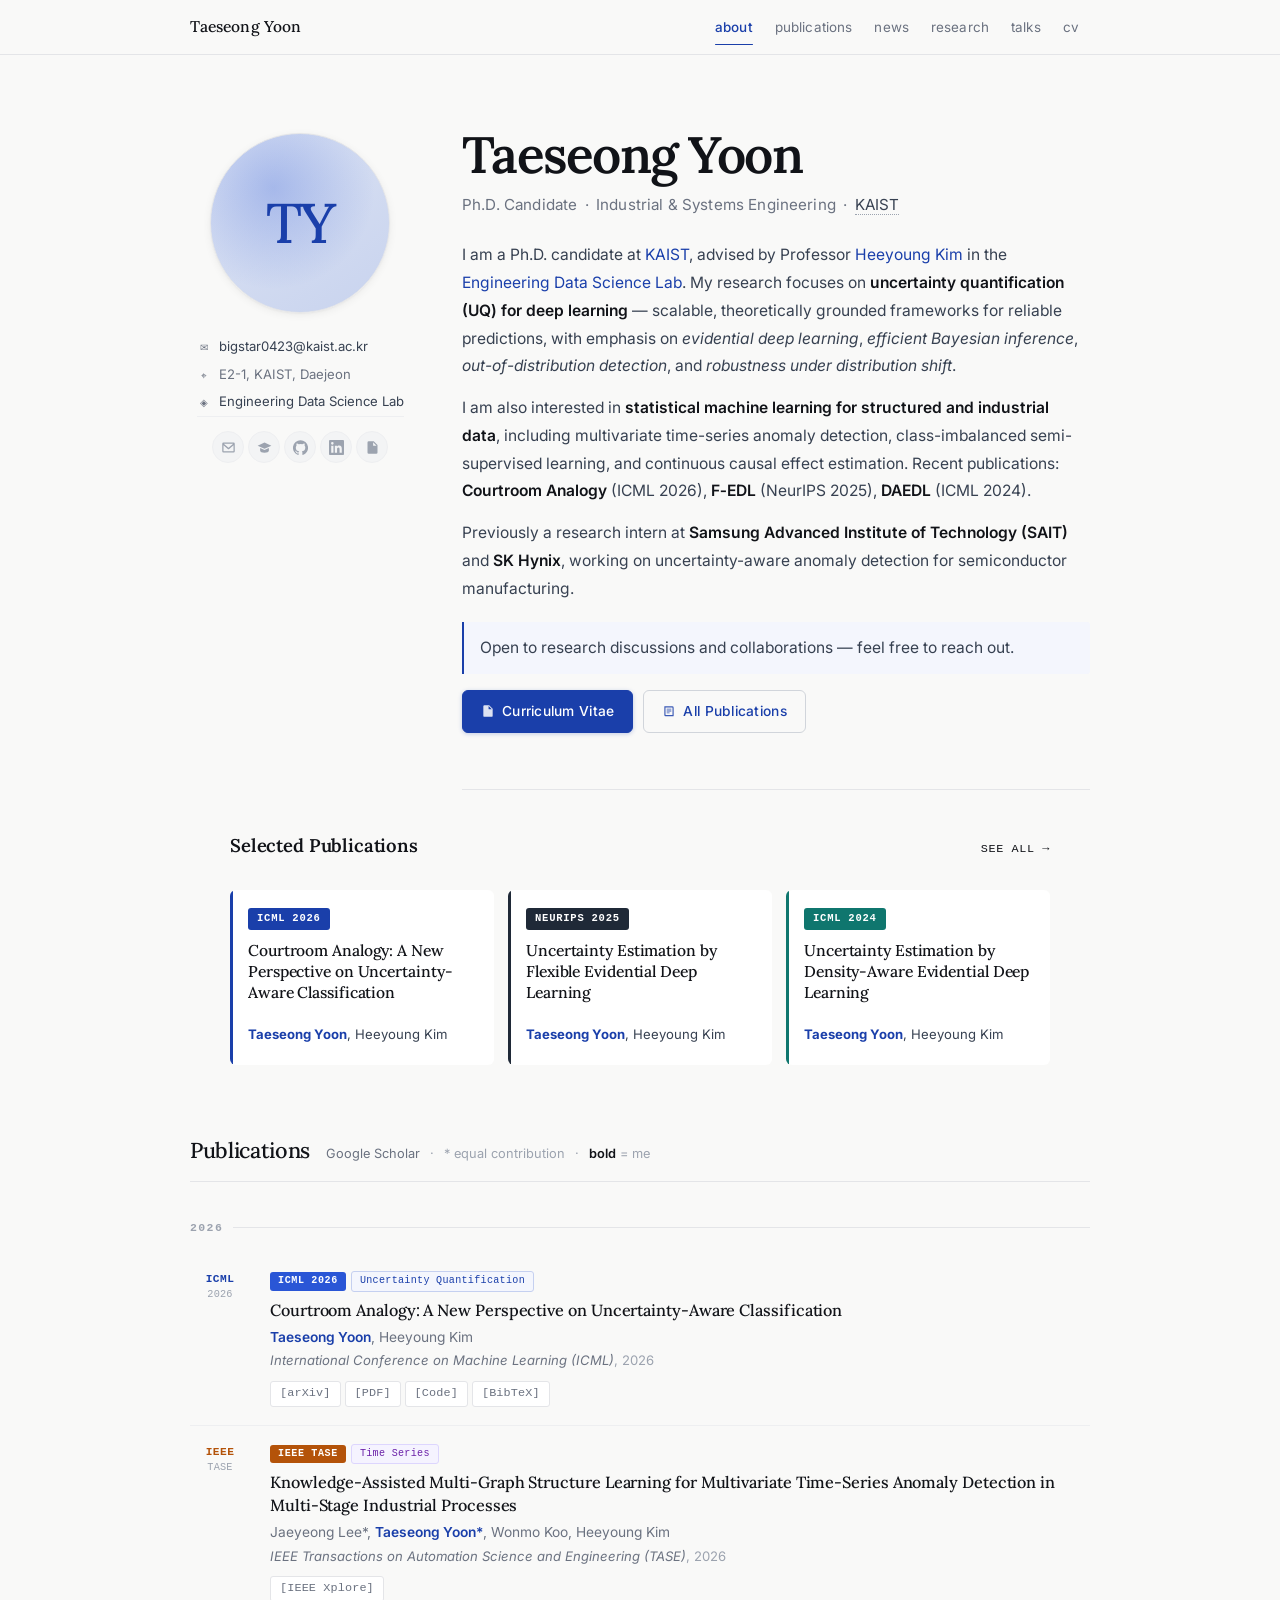
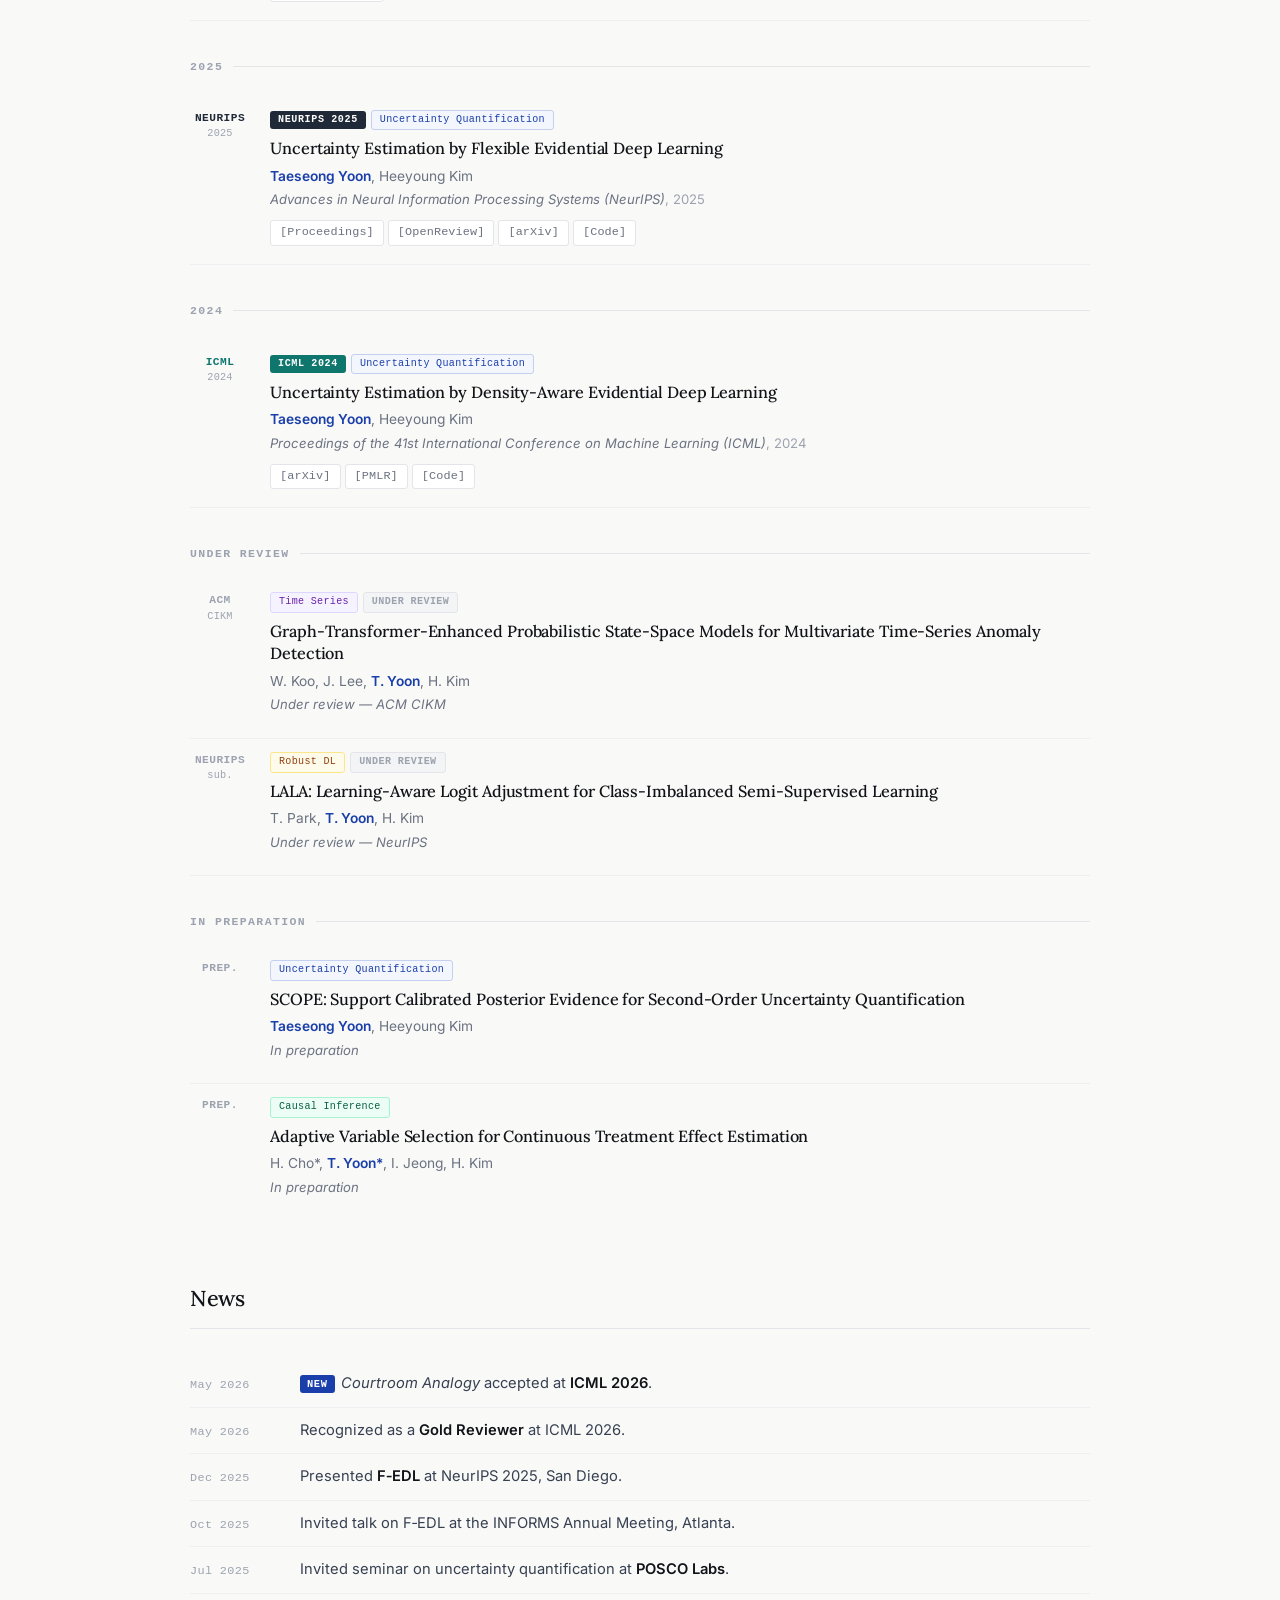
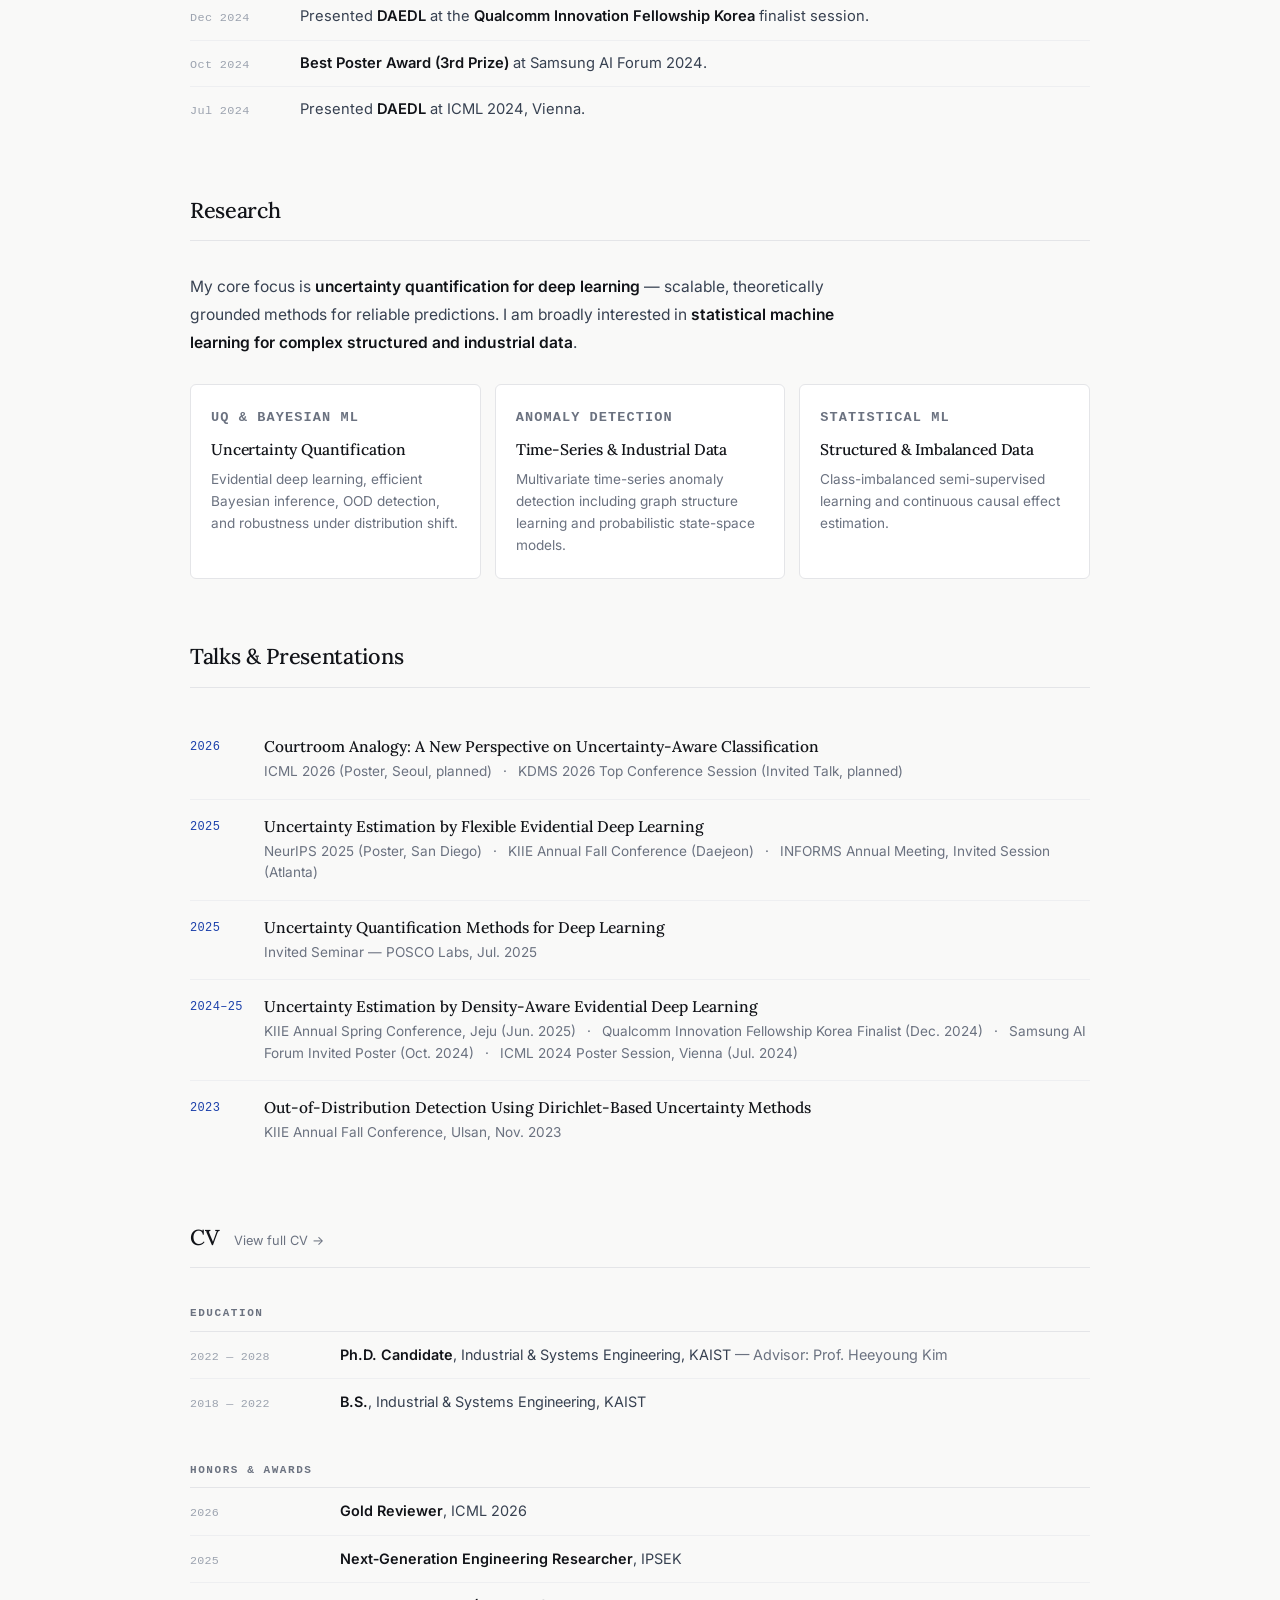
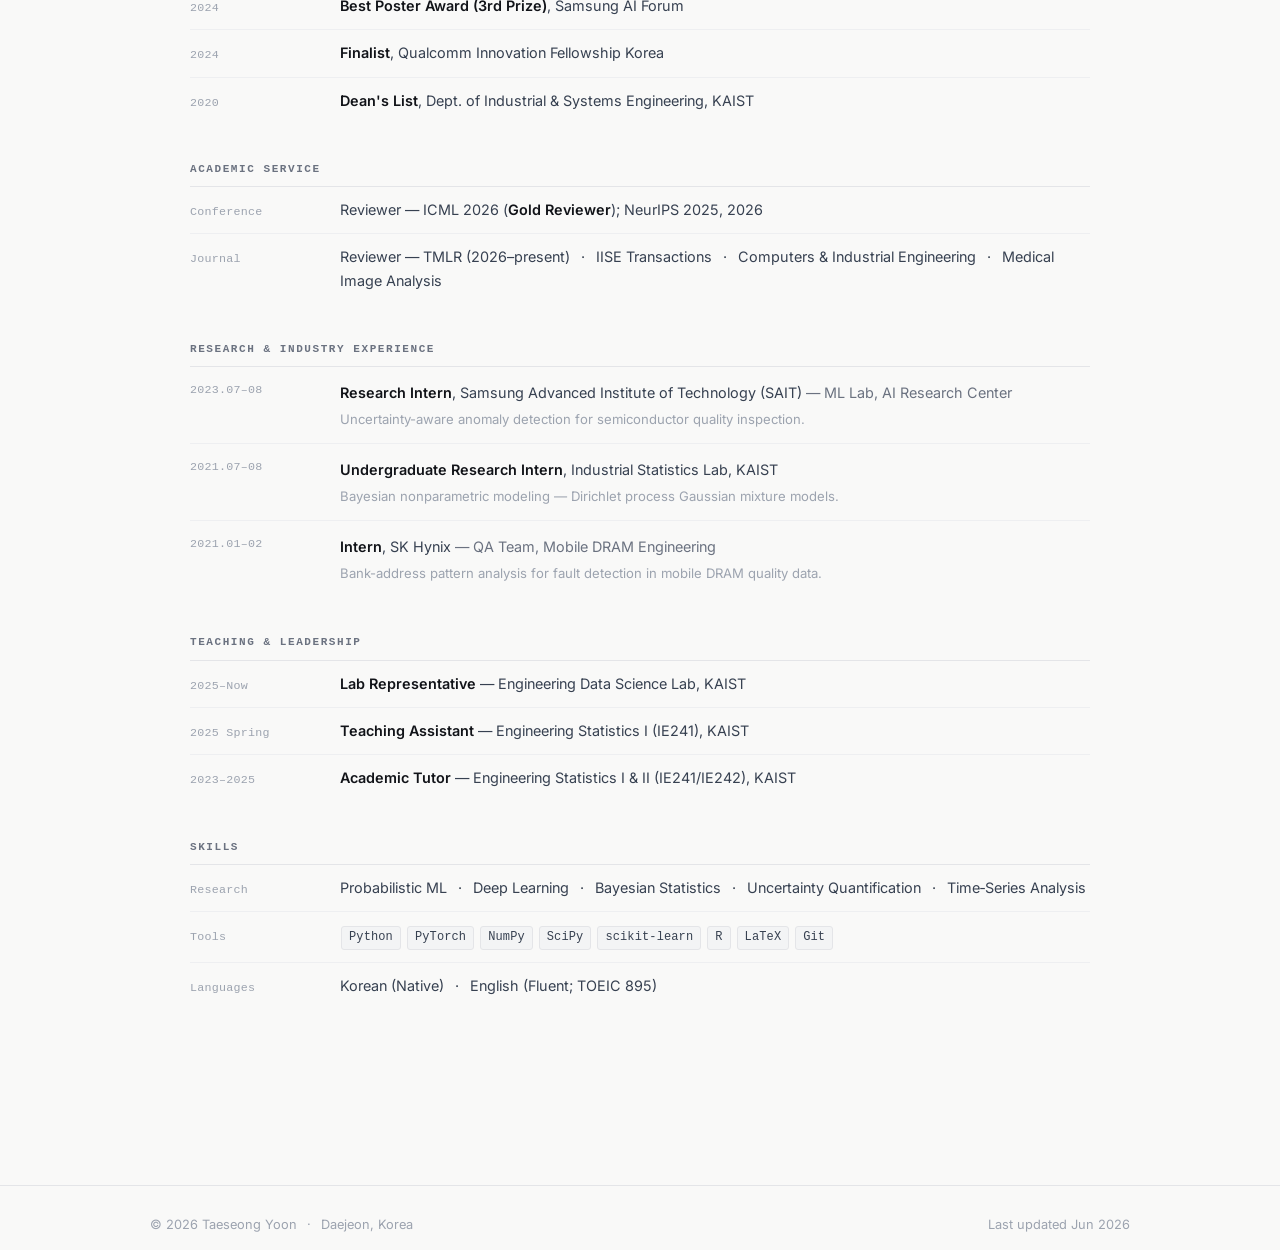
==== commit 91003b35: "Add files via upload" ====
--- a/index.html
+++ b/index.html
@@ -26,8 +26,8 @@
       </button>
       <ul class="nav-links" id="nav-links">
         <li><a href="#home" class="active">about</a></li>
+        <li><a href="#publications">publications</a></li>
         <li><a href="#news">news</a></li>
-        <li><a href="#publications">publications</a></li>
         <li><a href="#research">research</a></li>
         <li><a href="#talks">talks</a></li>
         <li><a href="#cv">cv</a></li>
@@ -117,50 +117,51 @@
               <svg viewBox="0 0 24 24" fill="currentColor" width="14" height="14"><path d="M14 2H6a2 2 0 0 0-2 2v16a2 2 0 0 0 2 2h12a2 2 0 0 0 2-2V8l-6-6Zm-1 7V3.5L18.5 9H13Z"/></svg>
               Curriculum Vitae
             </a>
-          </div>
-        </div>
-      </div>
-    </section>
-
-    <!-- News -->
-    <section id="news" class="block">
-      <div class="section-header">
-        <h2 class="block-title">News</h2>
-      </div>
-      <ul class="news-list">
-        <li>
-          <time>May 2026</time>
-          <p><span class="badge badge-new">new</span><em>Courtroom Analogy</em> accepted at <strong>ICML 2026</strong>.</p>
-        </li>
-        <li>
-          <time>May 2026</time>
-          <p>Recognized as a <strong>Gold Reviewer</strong> at ICML 2026.</p>
-        </li>
-        <li>
-          <time>Dec 2025</time>
-          <p>Presented <strong>F&#8209;EDL</strong> at NeurIPS 2025, San Diego.</p>
-        </li>
-        <li>
-          <time>Oct 2025</time>
-          <p>Invited talk on F&#8209;EDL at the INFORMS Annual Meeting, Atlanta.</p>
-        </li>
-        <li>
-          <time>Jul 2025</time>
-          <p>Invited seminar on uncertainty quantification at <strong>POSCO Labs</strong>.</p>
-        </li>
-        <li>
-          <time>Dec 2024</time>
-          <p>Presented <strong>DAEDL</strong> at the <strong>Qualcomm Innovation Fellowship Korea</strong> finalist session.</p>
-        </li>
-        <li>
-          <time>Oct 2024</time>
-          <p><strong>Best Poster Award (3rd Prize)</strong> at Samsung AI Forum 2024.</p>
-        </li>
-        <li>
-          <time>Jul 2024</time>
-          <p>Presented <strong>DAEDL</strong> at ICML 2024, Vienna.</p>
-        </li>
-      </ul>
+            <a href="#publications" class="cv-btn cv-btn-outline">
+              <svg viewBox="0 0 24 24" fill="currentColor" width="14" height="14"><path d="M4 4h13.5a2.5 2.5 0 0 1 2.5 2.5V20a1 1 0 0 1-1 1H6a2 2 0 0 1-2-2V4Zm2 14a1 1 0 0 0 1 1h11V6.5a.5.5 0 0 0-.5-.5H6v12ZM8 8h8v1.5H8V8Zm0 3.25h8v1.5H8v-1.5ZM8 14.5h5V16H8v-1.5Z"/></svg>
+              All Publications
+            </a>
+          </div>
+        </div>
+      </div>
+    </section>
+
+    <!-- Selected Publications (featured on landing) -->
+    <section class="featured-pubs-wrap">
+      <div class="featured-pubs-head">
+        <h2 class="featured-pubs-title">Selected Publications</h2>
+        <a href="#publications" class="featured-pubs-all">See all &rarr;</a>
+      </div>
+      <div class="featured-pubs">
+
+        <a href="https://arxiv.org/abs/2605.25616" class="fp-card" target="_blank" rel="noopener">
+          <div class="fp-top">
+            <span class="fp-venue fp-venue-icml26">ICML 2026</span>
+          </div>
+          <h3 class="fp-title">Courtroom Analogy: A New Perspective on Uncertainty-Aware Classification</h3>
+          <p class="fp-authors"><strong>Taeseong Yoon</strong>, Heeyoung Kim</p>
+          <span class="fp-arrow" aria-hidden="true">&rarr;</span>
+        </a>
+
+        <a href="https://proceedings.neurips.cc/paper_files/paper/2025/hash/abf0ea3ae33d1a931483e327ff8d94f8-Abstract-Conference.html" class="fp-card" target="_blank" rel="noopener">
+          <div class="fp-top">
+            <span class="fp-venue fp-venue-neurips">NeurIPS 2025</span>
+          </div>
+          <h3 class="fp-title">Uncertainty Estimation by Flexible Evidential Deep Learning</h3>
+          <p class="fp-authors"><strong>Taeseong Yoon</strong>, Heeyoung Kim</p>
+          <span class="fp-arrow" aria-hidden="true">&rarr;</span>
+        </a>
+
+        <a href="https://proceedings.mlr.press/v235/yoon24a.html" class="fp-card" target="_blank" rel="noopener">
+          <div class="fp-top">
+            <span class="fp-venue fp-venue-icml24">ICML 2024</span>
+          </div>
+          <h3 class="fp-title">Uncertainty Estimation by Density-Aware Evidential Deep Learning</h3>
+          <p class="fp-authors"><strong>Taeseong Yoon</strong>, Heeyoung Kim</p>
+          <span class="fp-arrow" aria-hidden="true">&rarr;</span>
+        </a>
+
+      </div>
     </section>
 
     <!-- Publications -->
@@ -197,6 +198,25 @@
         </div>
       </article>
 
+      <article class="paper">
+        <div class="paper-chip">
+          <span class="chip-venue v-tase">IEEE</span>
+          <span class="chip-year">TASE</span>
+        </div>
+        <div class="paper-body">
+          <div class="tag-row">
+            <span class="vpill vpill-tase">IEEE TASE</span>
+            <span class="tpill tpill-ts">Time Series</span>
+          </div>
+          <h4>Knowledge&#8209;Assisted Multi&#8209;Graph Structure Learning for Multivariate Time&#8209;Series Anomaly Detection in Multi&#8209;Stage Industrial Processes</h4>
+          <p class="authors">Jaeyeong Lee*, <strong>Taeseong Yoon*</strong>, Wonmo Koo, Heeyoung Kim</p>
+          <p class="venue-line"><em>IEEE Transactions on Automation Science and Engineering (TASE)</em>, 2026</p>
+          <div class="links">
+            <a href="https://ieeexplore.ieee.org/document/11614900/">[IEEE Xplore]</a>
+          </div>
+        </div>
+      </article>
+
       <p class="year-label">2025</p>
 
       <article class="paper">
@@ -248,22 +268,6 @@
 
       <article class="paper compact">
         <div class="paper-chip">
-          <span class="chip-venue v-tase">IEEE</span>
-          <span class="chip-year">TASE</span>
-        </div>
-        <div class="paper-body">
-          <div class="tag-row">
-            <span class="tpill tpill-ts">Time Series</span>
-            <span class="spill spill-major">Major Revision</span>
-          </div>
-          <h4>Knowledge&#8209;Assisted Multi&#8209;Graph Structure Learning for Multivariate Time&#8209;Series Anomaly Detection in Multi&#8209;Stage Industrial Processes</h4>
-          <p class="authors">J. Lee*, <strong>T. Yoon*</strong>, W. Koo, H. Kim</p>
-          <p class="venue-line"><em>Major revision &mdash; IEEE Transactions on Automation Science and Engineering</em></p>
-        </div>
-      </article>
-
-      <article class="paper compact">
-        <div class="paper-chip">
           <span class="chip-venue v-gray">ACM</span>
           <span class="chip-year">CIKM</span>
         </div>
@@ -323,6 +327,47 @@
           <p class="venue-line"><em>In preparation</em></p>
         </div>
       </article>
+    </section>
+
+    <!-- News -->
+    <section id="news" class="block">
+      <div class="section-header">
+        <h2 class="block-title">News</h2>
+      </div>
+      <ul class="news-list">
+        <li>
+          <time>May 2026</time>
+          <p><span class="badge badge-new">new</span><em>Courtroom Analogy</em> accepted at <strong>ICML 2026</strong>.</p>
+        </li>
+        <li>
+          <time>May 2026</time>
+          <p>Recognized as a <strong>Gold Reviewer</strong> at ICML 2026.</p>
+        </li>
+        <li>
+          <time>Dec 2025</time>
+          <p>Presented <strong>F&#8209;EDL</strong> at NeurIPS 2025, San Diego.</p>
+        </li>
+        <li>
+          <time>Oct 2025</time>
+          <p>Invited talk on F&#8209;EDL at the INFORMS Annual Meeting, Atlanta.</p>
+        </li>
+        <li>
+          <time>Jul 2025</time>
+          <p>Invited seminar on uncertainty quantification at <strong>POSCO Labs</strong>.</p>
+        </li>
+        <li>
+          <time>Dec 2024</time>
+          <p>Presented <strong>DAEDL</strong> at the <strong>Qualcomm Innovation Fellowship Korea</strong> finalist session.</p>
+        </li>
+        <li>
+          <time>Oct 2024</time>
+          <p><strong>Best Poster Award (3rd Prize)</strong> at Samsung AI Forum 2024.</p>
+        </li>
+        <li>
+          <time>Jul 2024</time>
+          <p>Presented <strong>DAEDL</strong> at ICML 2024, Vienna.</p>
+        </li>
+      </ul>
     </section>
 
     <!-- Research -->
--- a/style.css
+++ b/style.css
@@ -312,7 +312,7 @@
   line-height: 1.6;
 }
 
-.cv-cta { margin-top: 16px; }
+.cv-cta { margin-top: 16px; display: flex; flex-wrap: wrap; gap: 10px; }
 .cv-btn {
   display: inline-flex;
   align-items: center;
@@ -326,14 +326,159 @@
   letter-spacing: .02em;
   text-decoration: none !important;
   box-shadow: 0 1px 4px rgba(26,63,170,.25);
-  transition: background .15s var(--ease), transform .15s var(--ease-out), box-shadow .15s;
+  transition: background .15s var(--ease), transform .15s var(--ease-out), box-shadow .15s, border-color .15s;
+  border: 1px solid var(--cobalt);
 }
 .cv-btn:hover {
   background: var(--cobalt-dark);
+  border-color: var(--cobalt-dark);
   transform: translateY(-1px);
   box-shadow: 0 4px 12px rgba(26,63,170,.30);
 }
 .cv-btn svg { opacity: .85; flex-shrink: 0; }
+
+.cv-btn-outline {
+  background: transparent;
+  color: var(--cobalt) !important;
+  border: 1px solid var(--line-strong, #d1d5db);
+  box-shadow: none;
+}
+.cv-btn-outline:hover {
+  background: var(--cobalt);
+  border-color: var(--cobalt);
+  color: #fff !important;
+}
+
+/* ── Featured Publications (landing highlight) ─────────── */
+.featured-pubs-wrap {
+  max-width: var(--max);
+  margin: 0 auto;
+  padding: 40px var(--gutter) 8px;
+}
+.featured-pubs-head {
+  display: flex;
+  align-items: baseline;
+  justify-content: space-between;
+  gap: 16px;
+  margin-bottom: 18px;
+  padding-bottom: 12px;
+  border-bottom: 1px solid var(--line);
+}
+.featured-pubs-title {
+  margin: 0;
+  font-family: var(--serif);
+  font-size: 1.15rem;
+  font-weight: 600;
+  letter-spacing: -.008em;
+  color: var(--ink);
+}
+.featured-pubs-all {
+  font-family: var(--mono);
+  font-size: .74rem;
+  font-weight: 500;
+  letter-spacing: .05em;
+  text-transform: uppercase;
+  color: var(--muted);
+  text-decoration: none;
+  transition: color .15s var(--ease), transform .15s var(--ease-out);
+}
+.featured-pubs-all:hover {
+  color: var(--cobalt);
+  transform: translateX(3px);
+}
+
+.featured-pubs {
+  display: grid;
+  grid-template-columns: repeat(3, minmax(0, 1fr));
+  gap: 14px;
+}
+
+.fp-card {
+  position: relative;
+  display: flex;
+  flex-direction: column;
+  padding: 18px 18px 20px;
+  background: #fff;
+  border: 1px solid var(--line);
+  border-radius: var(--radius);
+  text-decoration: none !important;
+  color: inherit;
+  transition: transform .18s var(--ease-out), box-shadow .18s var(--ease-out), border-color .18s var(--ease-out);
+  overflow: hidden;
+}
+.fp-card::before {
+  content: "";
+  position: absolute;
+  left: 0; top: 0; bottom: 0;
+  width: 3px;
+  background: var(--fp-accent, var(--cobalt));
+  transition: width .18s var(--ease-out);
+}
+.fp-card:hover {
+  transform: translateY(-3px);
+  box-shadow: 0 8px 22px rgba(20, 22, 31, 0.08), 0 2px 6px rgba(20, 22, 31, 0.04);
+  border-color: var(--fp-accent, var(--cobalt));
+}
+.fp-card:hover::before { width: 5px; }
+.fp-card:hover .fp-arrow {
+  opacity: 1;
+  transform: translateX(2px);
+}
+
+.fp-top {
+  display: flex;
+  align-items: center;
+  gap: 8px;
+  margin-bottom: 10px;
+}
+.fp-venue {
+  display: inline-block;
+  padding: 2px 9px;
+  border-radius: 3px;
+  font-family: var(--mono);
+  font-size: .66rem;
+  font-weight: 700;
+  letter-spacing: .07em;
+  text-transform: uppercase;
+  color: #fff;
+}
+.fp-venue-icml26   { background: var(--cobalt); }
+.fp-venue-neurips  { background: #1f2937; }
+.fp-venue-icml24   { background: #0f766e; }
+
+.fp-card:has(.fp-venue-icml26)  { --fp-accent: var(--cobalt); }
+.fp-card:has(.fp-venue-neurips) { --fp-accent: #1f2937; }
+.fp-card:has(.fp-venue-icml24)  { --fp-accent: #0f766e; }
+
+.fp-title {
+  margin: 0 0 8px;
+  font-family: var(--serif);
+  font-weight: 500;
+  font-size: .98rem;
+  line-height: 1.36;
+  letter-spacing: -.006em;
+  color: var(--ink);
+  /* clamp to 3 lines to keep cards even */
+  display: -webkit-box;
+  -webkit-line-clamp: 3;
+  -webkit-box-orient: vertical;
+  overflow: hidden;
+}
+.fp-authors {
+  margin: auto 0 0;
+  font-size: .82rem;
+  color: var(--ink-2);
+  padding-top: 12px;
+}
+.fp-authors strong { color: var(--cobalt); font-weight: 700; }
+.fp-arrow {
+  position: absolute;
+  right: 14px; bottom: 14px;
+  font-size: .95rem;
+  color: var(--muted);
+  opacity: 0;
+  transition: opacity .18s var(--ease-out), transform .18s var(--ease-out);
+}
 
 /* ── Section shell ───────────────────────────────────────── */
 .block { padding: 60px 0 0; }
@@ -757,6 +902,12 @@
   .hero-head { padding-bottom: 16px; }
 
   .research-grid { grid-template-columns: 1fr 1fr; }
+
+  .featured-pubs { grid-template-columns: 1fr; gap: 10px; }
+  .featured-pubs-wrap { padding-top: 24px; }
+  .fp-card { padding: 16px; }
+  .fp-title { -webkit-line-clamp: unset; }
+  .fp-arrow { opacity: 1; }
 }
 
 @media (max-width: 640px) {
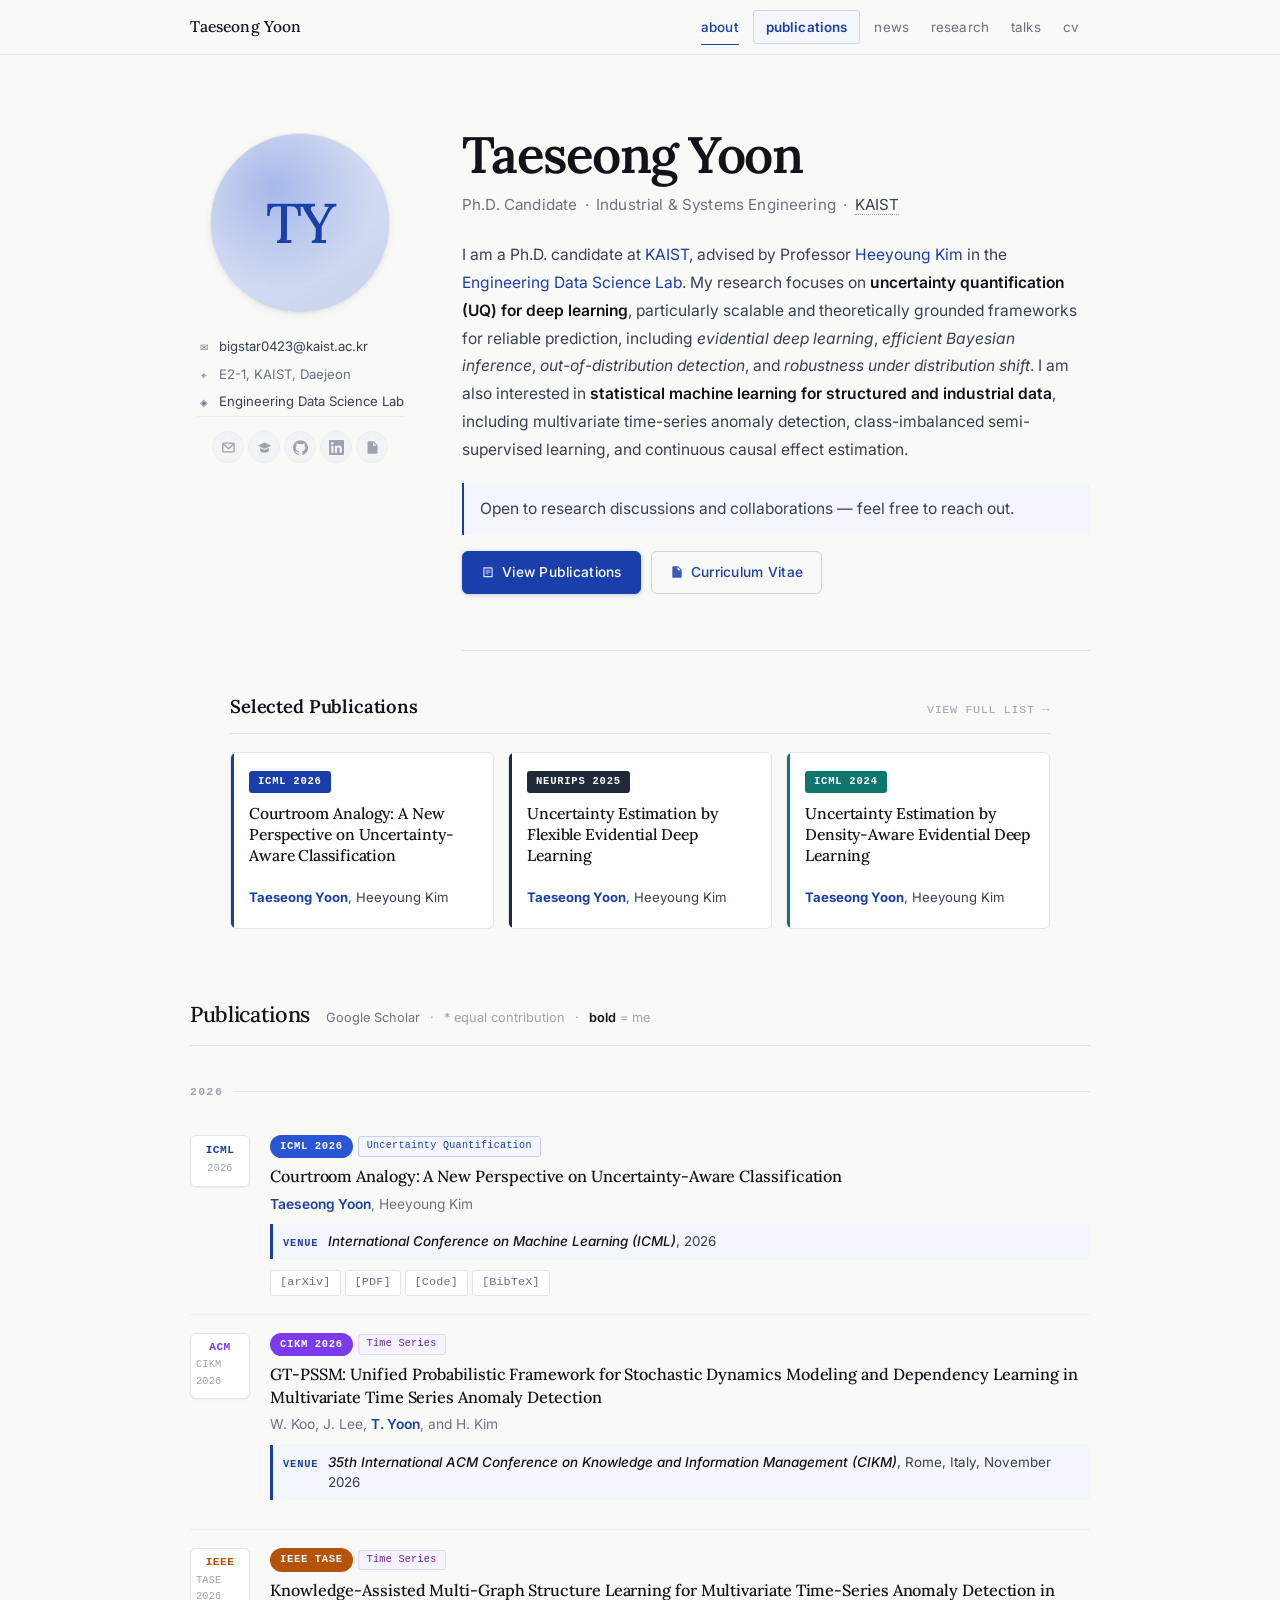
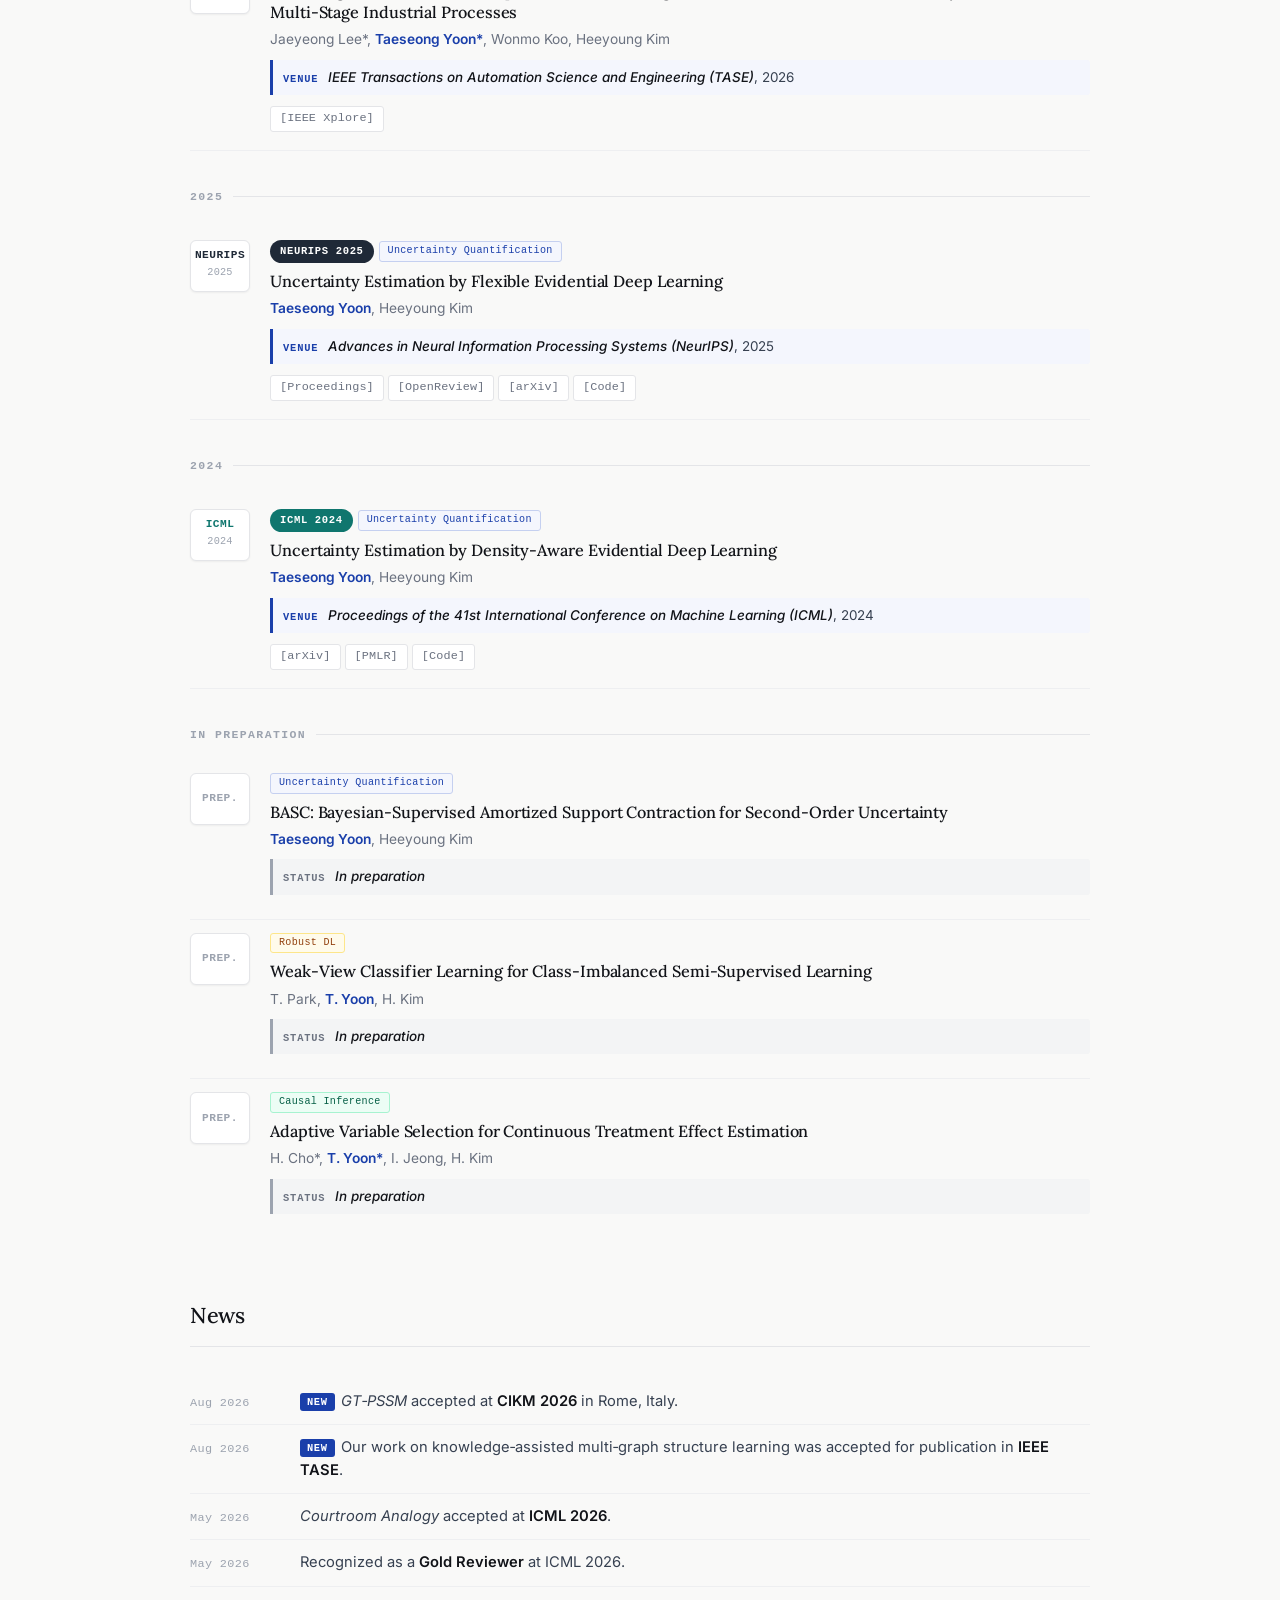
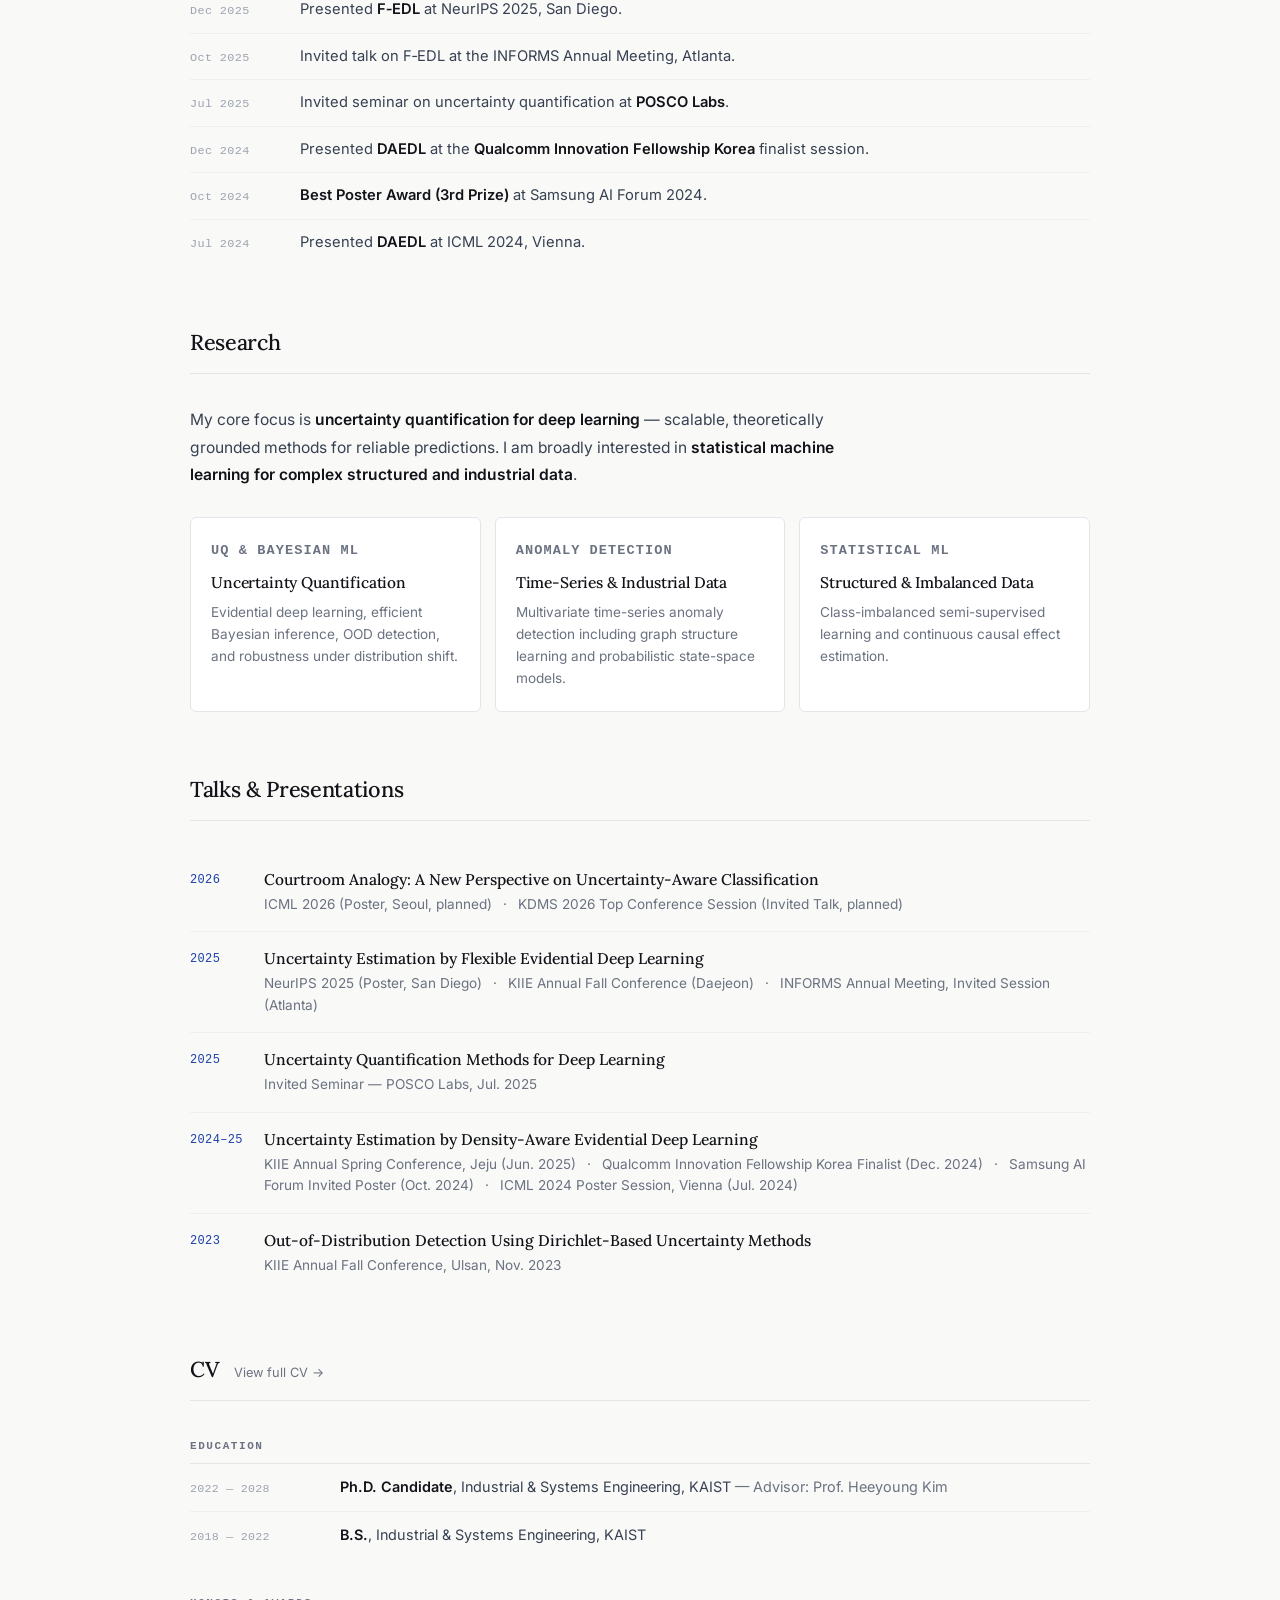
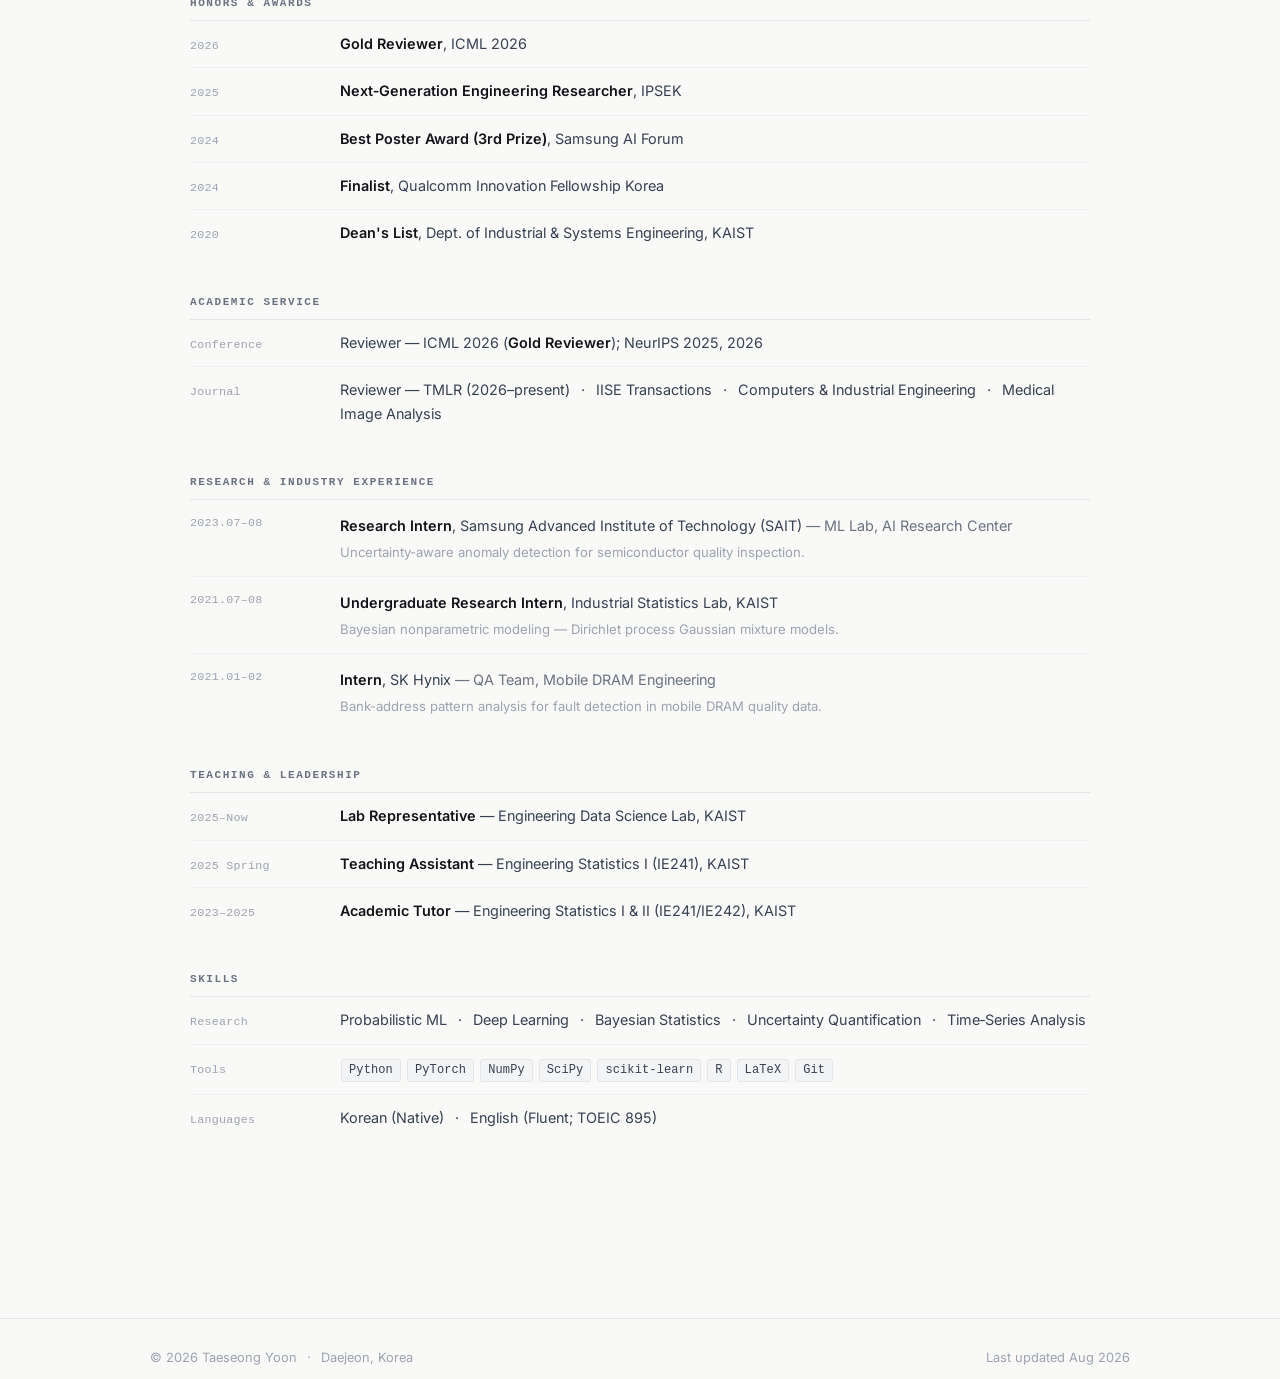
==== commit 75f8f1a7: "Add files via upload" ====
--- a/index.html
+++ b/index.html
@@ -26,7 +26,7 @@
       </button>
       <ul class="nav-links" id="nav-links">
         <li><a href="#home" class="active">about</a></li>
-        <li><a href="#publications">publications</a></li>
+        <li><a href="#publications" class="nav-publications">publications</a></li>
         <li><a href="#news">news</a></li>
         <li><a href="#research">research</a></li>
         <li><a href="#talks">talks</a></li>
@@ -41,9 +41,7 @@
     <section id="home" class="hero">
 
       <aside class="profile">
-        <div class="profile-photo" aria-label="Taeseong Yoon">
-          <!-- To add photo: replace the span with
-               <img src="assets/photo.jpg" alt="Taeseong Yoon" /> -->
+        <div class="profile-photo" role="img" aria-label="Portrait of Taeseong Yoon">
           <span class="photo-fallback" aria-hidden="true">TY</span>
         </div>
         <div>
@@ -92,47 +90,39 @@
             I am a Ph.D. candidate at <a href="https://kaist.ac.kr">KAIST</a>, advised by
             Professor <a href="https://eds.kaist.ac.kr/">Heeyoung Kim</a> in the
             <a href="https://eds.kaist.ac.kr/">Engineering Data Science Lab</a>.
-            My research focuses on <strong>uncertainty quantification (UQ) for deep learning</strong> &mdash;
-            scalable, theoretically grounded frameworks for reliable predictions, with emphasis on
-            <em>evidential deep learning</em>, <em>efficient Bayesian inference</em>,
+            My research focuses on <strong>uncertainty quantification (UQ) for deep learning</strong>,
+            particularly scalable and theoretically grounded frameworks for reliable prediction,
+            including <em>evidential deep learning</em>, <em>efficient Bayesian inference</em>,
             <em>out-of-distribution detection</em>, and <em>robustness under distribution shift</em>.
-          </p>
-          <p>
             I am also interested in <strong>statistical machine learning for structured and industrial data</strong>,
             including multivariate time-series anomaly detection, class-imbalanced semi-supervised learning,
             and continuous causal effect estimation.
-            Recent publications: <a href="#publications"><strong>Courtroom Analogy</strong></a> (ICML 2026),
-            <a href="#publications"><strong>F&#8209;EDL</strong></a> (NeurIPS 2025),
-            <a href="#publications"><strong>DAEDL</strong></a> (ICML 2024).
-          </p>
-          <p>
-            Previously a research intern at <strong>Samsung Advanced Institute of Technology (SAIT)</strong>
-            and <strong>SK Hynix</strong>, working on uncertainty-aware anomaly detection for semiconductor manufacturing.
           </p>
 
           <p class="open-to">Open to research discussions and collaborations &mdash; feel free to reach out.</p>
 
           <div class="cv-cta">
-            <a href="https://www.overleaf.com/read/jbgbnhqspqhc#0cef22" class="cv-btn" target="_blank" rel="noopener">
+            <a href="#publications" class="cv-btn">
+              <svg viewBox="0 0 24 24" fill="currentColor" width="14" height="14"><path d="M4 4h13.5a2.5 2.5 0 0 1 2.5 2.5V20a1 1 0 0 1-1 1H6a2 2 0 0 1-2-2V4Zm2 14a1 1 0 0 0 1 1h11V6.5a.5.5 0 0 0-.5-.5H6v12ZM8 8h8v1.5H8V8Zm0 3.25h8v1.5H8v-1.5ZM8 14.5h5V16H8v-1.5Z"/></svg>
+              View Publications
+            </a>
+            <a href="https://www.overleaf.com/read/jbgbnhqspqhc#0cef22" class="cv-btn cv-btn-outline" target="_blank" rel="noopener">
               <svg viewBox="0 0 24 24" fill="currentColor" width="14" height="14"><path d="M14 2H6a2 2 0 0 0-2 2v16a2 2 0 0 0 2 2h12a2 2 0 0 0 2-2V8l-6-6Zm-1 7V3.5L18.5 9H13Z"/></svg>
               Curriculum Vitae
             </a>
-            <a href="#publications" class="cv-btn cv-btn-outline">
-              <svg viewBox="0 0 24 24" fill="currentColor" width="14" height="14"><path d="M4 4h13.5a2.5 2.5 0 0 1 2.5 2.5V20a1 1 0 0 1-1 1H6a2 2 0 0 1-2-2V4Zm2 14a1 1 0 0 0 1 1h11V6.5a.5.5 0 0 0-.5-.5H6v12ZM8 8h8v1.5H8V8Zm0 3.25h8v1.5H8v-1.5ZM8 14.5h5V16H8v-1.5Z"/></svg>
-              All Publications
-            </a>
           </div>
         </div>
       </div>
     </section>
 
     <!-- Selected Publications (featured on landing) -->
-    <section class="featured-pubs-wrap">
+    <section class="featured-pubs-wrap" aria-labelledby="featured-publications-title">
       <div class="featured-pubs-head">
-        <h2 class="featured-pubs-title">Selected Publications</h2>
-        <a href="#publications" class="featured-pubs-all">See all &rarr;</a>
+        <h2 class="featured-pubs-title" id="featured-publications-title">Selected Publications</h2>
+        <a href="#publications" class="featured-pubs-all">View full list &rarr;</a>
       </div>
       <div class="featured-pubs">
+
 
         <a href="https://arxiv.org/abs/2605.25616" class="fp-card" target="_blank" rel="noopener">
           <div class="fp-top">
@@ -188,7 +178,10 @@
           </div>
           <h4>Courtroom Analogy: A New Perspective on Uncertainty&#8209;Aware Classification</h4>
           <p class="authors"><strong>Taeseong Yoon</strong>, Heeyoung Kim</p>
-          <p class="venue-line"><em>International Conference on Machine Learning (ICML)</em>, 2026</p>
+          <p class="venue-line">
+            <span class="venue-label">Venue</span>
+            <span class="venue-text"><em>International Conference on Machine Learning (ICML)</em>, 2026</span>
+          </p>
           <div class="links">
             <a href="https://arxiv.org/abs/2605.25616">[arXiv]</a>
             <a href="https://arxiv.org/pdf/2605.25616">[PDF]</a>
@@ -198,10 +191,29 @@
         </div>
       </article>
 
+      <article class="paper" id="gt-pssm">
+        <div class="paper-chip">
+          <span class="chip-venue v-cikm">ACM</span>
+          <span class="chip-year">CIKM 2026</span>
+        </div>
+        <div class="paper-body">
+          <div class="tag-row">
+            <span class="vpill vpill-cikm">CIKM 2026</span>
+            <span class="tpill tpill-ts">Time Series</span>
+          </div>
+          <h4>GT&#8209;PSSM: Unified Probabilistic Framework for Stochastic Dynamics Modeling and Dependency Learning in Multivariate Time Series Anomaly Detection</h4>
+          <p class="authors">W. Koo, J. Lee, <strong>T. Yoon</strong>, and H. Kim</p>
+          <p class="venue-line">
+            <span class="venue-label">Venue</span>
+            <span class="venue-text"><em>35th International ACM Conference on Knowledge and Information Management (CIKM)</em>, Rome, Italy, November 2026</span>
+          </p>
+        </div>
+      </article>
+
       <article class="paper">
         <div class="paper-chip">
           <span class="chip-venue v-tase">IEEE</span>
-          <span class="chip-year">TASE</span>
+          <span class="chip-year">TASE 2026</span>
         </div>
         <div class="paper-body">
           <div class="tag-row">
@@ -210,7 +222,10 @@
           </div>
           <h4>Knowledge&#8209;Assisted Multi&#8209;Graph Structure Learning for Multivariate Time&#8209;Series Anomaly Detection in Multi&#8209;Stage Industrial Processes</h4>
           <p class="authors">Jaeyeong Lee*, <strong>Taeseong Yoon*</strong>, Wonmo Koo, Heeyoung Kim</p>
-          <p class="venue-line"><em>IEEE Transactions on Automation Science and Engineering (TASE)</em>, 2026</p>
+          <p class="venue-line">
+            <span class="venue-label">Venue</span>
+            <span class="venue-text"><em>IEEE Transactions on Automation Science and Engineering (TASE)</em>, 2026</span>
+          </p>
           <div class="links">
             <a href="https://ieeexplore.ieee.org/document/11614900/">[IEEE Xplore]</a>
           </div>
@@ -231,7 +246,10 @@
           </div>
           <h4>Uncertainty Estimation by Flexible Evidential Deep Learning</h4>
           <p class="authors"><strong>Taeseong Yoon</strong>, Heeyoung Kim</p>
-          <p class="venue-line"><em>Advances in Neural Information Processing Systems (NeurIPS)</em>, 2025</p>
+          <p class="venue-line">
+            <span class="venue-label">Venue</span>
+            <span class="venue-text"><em>Advances in Neural Information Processing Systems (NeurIPS)</em>, 2025</span>
+          </p>
           <div class="links">
             <a href="https://proceedings.neurips.cc/paper_files/paper/2025/hash/abf0ea3ae33d1a931483e327ff8d94f8-Abstract-Conference.html">[Proceedings]</a>
             <a href="https://openreview.net/forum?id=N6ujq5Yfwa">[OpenReview]</a>
@@ -255,7 +273,10 @@
           </div>
           <h4>Uncertainty Estimation by Density&#8209;Aware Evidential Deep Learning</h4>
           <p class="authors"><strong>Taeseong Yoon</strong>, Heeyoung Kim</p>
-          <p class="venue-line"><em>Proceedings of the 41st International Conference on Machine Learning (ICML)</em>, 2024</p>
+          <p class="venue-line">
+            <span class="venue-label">Venue</span>
+            <span class="venue-text"><em>Proceedings of the 41st International Conference on Machine Learning (ICML)</em>, 2024</span>
+          </p>
           <div class="links">
             <a href="https://arxiv.org/abs/2409.08754">[arXiv]</a>
             <a href="https://proceedings.mlr.press/v235/yoon24a.html">[PMLR]</a>
@@ -264,53 +285,39 @@
         </div>
       </article>
 
-      <p class="year-label">Under Review</p>
+      <p class="year-label">In Preparation</p>
 
       <article class="paper compact">
         <div class="paper-chip">
-          <span class="chip-venue v-gray">ACM</span>
-          <span class="chip-year">CIKM</span>
-        </div>
-        <div class="paper-body">
-          <div class="tag-row">
-            <span class="tpill tpill-ts">Time Series</span>
-            <span class="spill spill-review">Under Review</span>
-          </div>
-          <h4>Graph&#8209;Transformer&#8209;Enhanced Probabilistic State&#8209;Space Models for Multivariate Time&#8209;Series Anomaly Detection</h4>
-          <p class="authors">W. Koo, J. Lee, <strong>T. Yoon</strong>, H. Kim</p>
-          <p class="venue-line"><em>Under review &mdash; ACM CIKM</em></p>
+          <span class="chip-venue v-gray">prep.</span>
+        </div>
+        <div class="paper-body">
+          <div class="tag-row">
+            <span class="tpill tpill-uq">Uncertainty Quantification</span>
+          </div>
+          <h4>BASC: Bayesian&#8209;Supervised Amortized Support Contraction for Second&#8209;Order Uncertainty</h4>
+          <p class="authors"><strong>Taeseong Yoon</strong>, Heeyoung Kim</p>
+          <p class="venue-line status-line">
+            <span class="venue-label">Status</span>
+            <span class="venue-text"><em>In preparation</em></span>
+          </p>
         </div>
       </article>
 
       <article class="paper compact">
         <div class="paper-chip">
-          <span class="chip-venue v-gray">NeurIPS</span>
-          <span class="chip-year">sub.</span>
+          <span class="chip-venue v-gray">prep.</span>
         </div>
         <div class="paper-body">
           <div class="tag-row">
             <span class="tpill tpill-rd">Robust DL</span>
-            <span class="spill spill-review">Under Review</span>
-          </div>
-          <h4>LALA: Learning&#8209;Aware Logit Adjustment for Class&#8209;Imbalanced Semi&#8209;Supervised Learning</h4>
+          </div>
+          <h4>Weak&#8209;View Classifier Learning for Class&#8209;Imbalanced Semi&#8209;Supervised Learning</h4>
           <p class="authors">T. Park, <strong>T. Yoon</strong>, H. Kim</p>
-          <p class="venue-line"><em>Under review &mdash; NeurIPS</em></p>
-        </div>
-      </article>
-
-      <p class="year-label">In Preparation</p>
-
-      <article class="paper compact">
-        <div class="paper-chip">
-          <span class="chip-venue v-gray">prep.</span>
-        </div>
-        <div class="paper-body">
-          <div class="tag-row">
-            <span class="tpill tpill-uq">Uncertainty Quantification</span>
-          </div>
-          <h4>SCOPE: Support Calibrated Posterior Evidence for Second&#8209;Order Uncertainty Quantification</h4>
-          <p class="authors"><strong>Taeseong Yoon</strong>, Heeyoung Kim</p>
-          <p class="venue-line"><em>In preparation</em></p>
+          <p class="venue-line status-line">
+            <span class="venue-label">Status</span>
+            <span class="venue-text"><em>In preparation</em></span>
+          </p>
         </div>
       </article>
 
@@ -324,7 +331,10 @@
           </div>
           <h4>Adaptive Variable Selection for Continuous Treatment Effect Estimation</h4>
           <p class="authors">H. Cho*, <strong>T. Yoon*</strong>, I. Jeong, H. Kim</p>
-          <p class="venue-line"><em>In preparation</em></p>
+          <p class="venue-line status-line">
+            <span class="venue-label">Status</span>
+            <span class="venue-text"><em>In preparation</em></span>
+          </p>
         </div>
       </article>
     </section>
@@ -336,8 +346,16 @@
       </div>
       <ul class="news-list">
         <li>
+          <time>Aug 2026</time>
+          <p><span class="badge badge-new">new</span><em>GT&#8209;PSSM</em> accepted at <strong>CIKM 2026</strong> in Rome, Italy.</p>
+        </li>
+        <li>
+          <time>Aug 2026</time>
+          <p><span class="badge badge-new">new</span>Our work on knowledge&#8209;assisted multi&#8209;graph structure learning was accepted for publication in <strong>IEEE TASE</strong>.</p>
+        </li>
+        <li>
           <time>May 2026</time>
-          <p><span class="badge badge-new">new</span><em>Courtroom Analogy</em> accepted at <strong>ICML 2026</strong>.</p>
+          <p><em>Courtroom Analogy</em> accepted at <strong>ICML 2026</strong>.</p>
         </li>
         <li>
           <time>May 2026</time>
@@ -552,7 +570,7 @@
   <footer class="footer">
     <div class="footer-inner">
       <p>&copy; 2026 Taeseong Yoon &ensp;&middot;&ensp; Daejeon, Korea</p>
-      <p>Last updated <time>Jun 2026</time></p>
+      <p>Last updated <time>Aug 2026</time></p>
     </div>
   </footer>
 
--- a/style.css
+++ b/style.css
@@ -147,6 +147,22 @@
   background: var(--cobalt);
   border-radius: 2px;
 }
+
+.nav-links a.nav-publications {
+  margin: 0 3px;
+  padding: 5px 12px;
+  color: var(--cobalt);
+  font-weight: 600;
+  background: var(--cobalt-pale);
+  border: 1px solid #cbd6f4;
+}
+.nav-links a.nav-publications:hover,
+.nav-links a.nav-publications.active {
+  color: #fff;
+  background: var(--cobalt);
+  border-color: var(--cobalt);
+}
+.nav-links a.nav-publications.active::after { display: none; }
 
 .nav-toggle {
   display: none;
@@ -209,7 +225,16 @@
   flex-shrink: 0;
   box-shadow: var(--shadow-sm);
 }
-.profile-photo img { width: 100%; height: 100%; object-fit: cover; }
+.profile-photo::after {
+  content: "";
+  position: absolute;
+  inset: 0;
+  z-index: 2;
+  background-image: url("assets/profile.jpg");
+  background-repeat: no-repeat;
+  background-position: center 28%;
+  background-size: cover;
+}
 .photo-fallback {
   position: absolute; inset: 0;
   display: grid; place-items: center;
@@ -218,6 +243,7 @@
   font-size: 3.5rem;
   color: var(--cobalt);
   letter-spacing: -.05em;
+  z-index: 1;
 }
 
 .contact-list {
@@ -362,7 +388,7 @@
   gap: 16px;
   margin-bottom: 18px;
   padding-bottom: 12px;
-  border-bottom: 1px solid var(--line);
+  border-bottom: 1px solid var(--rule);
 }
 .featured-pubs-title {
   margin: 0;
@@ -378,7 +404,7 @@
   font-weight: 500;
   letter-spacing: .05em;
   text-transform: uppercase;
-  color: var(--muted);
+  color: var(--ink-4);
   text-decoration: none;
   transition: color .15s var(--ease), transform .15s var(--ease-out);
 }
@@ -399,7 +425,7 @@
   flex-direction: column;
   padding: 18px 18px 20px;
   background: #fff;
-  border: 1px solid var(--line);
+  border: 1px solid var(--rule);
   border-radius: var(--radius);
   text-decoration: none !important;
   color: inherit;
@@ -443,10 +469,14 @@
   color: #fff;
 }
 .fp-venue-icml26   { background: var(--cobalt); }
+.fp-venue-cikm     { background: #7c3aed; }
+.fp-venue-tase     { background: #b45309; }
 .fp-venue-neurips  { background: #1f2937; }
 .fp-venue-icml24   { background: #0f766e; }
 
 .fp-card:has(.fp-venue-icml26)  { --fp-accent: var(--cobalt); }
+.fp-card:has(.fp-venue-cikm)    { --fp-accent: #7c3aed; }
+.fp-card:has(.fp-venue-tase)    { --fp-accent: #b45309; }
 .fp-card:has(.fp-venue-neurips) { --fp-accent: #1f2937; }
 .fp-card:has(.fp-venue-icml24)  { --fp-accent: #0f766e; }
 
@@ -475,7 +505,7 @@
   position: absolute;
   right: 14px; bottom: 14px;
   font-size: .95rem;
-  color: var(--muted);
+  color: var(--ink-4);
   opacity: 0;
   transition: opacity .18s var(--ease-out), transform .18s var(--ease-out);
 }
@@ -585,8 +615,13 @@
   flex-direction: column;
   align-items: center;
   justify-content: center;
-  gap: 1px;
-  padding-top: 3px;
+  gap: 3px;
+  min-height: 52px;
+  padding: 8px 5px;
+  background: var(--surface);
+  border: 1px solid var(--rule);
+  border-radius: var(--radius);
+  box-shadow: var(--shadow-xs);
 }
 .chip-venue {
   font-family: var(--mono);
@@ -599,6 +634,7 @@
 }
 .chip-venue.v-neurips { color: #1f2937; }
 .chip-venue.v-icml24  { color: #0f766e; }
+.chip-venue.v-cikm    { color: #7c3aed; }
 .chip-venue.v-tase    { color: #b45309; }
 .chip-venue.v-gray    { color: var(--ink-4); }
 
@@ -622,16 +658,17 @@
 /* venue pill */
 .vpill {
   display: inline-block;
-  padding: 1px 8px;
-  border-radius: 3px;
-  font-family: var(--mono);
-  font-size: .63rem;
+  padding: 3px 10px;
+  border-radius: 999px;
+  font-family: var(--mono);
+  font-size: .66rem;
   font-weight: 700;
   letter-spacing: .06em;
   text-transform: uppercase;
   color: #fff;
 }
 .vpill-icml    { background: var(--cobalt-mid); }
+.vpill-cikm    { background: #7c3aed; }
 .vpill-neurips { background: #1f2937; }
 .vpill-tase    { background: #b45309; }
 
@@ -683,11 +720,39 @@
 .authors strong { color: var(--cobalt); font-weight: 600; }
 
 .venue-line {
-  font-size: .82rem;
-  color: var(--ink-4);
-  margin-bottom: 9px;
-}
-.venue-line em { font-style: italic; color: var(--ink-3); }
+  display: flex;
+  align-items: baseline;
+  gap: 10px;
+  margin: 9px 0 11px;
+  padding: 7px 10px;
+  background: var(--cobalt-pale);
+  border-left: 3px solid var(--cobalt);
+  border-radius: 0 var(--radius-sm) var(--radius-sm) 0;
+}
+.venue-label {
+  flex: 0 0 auto;
+  font-family: var(--mono);
+  font-size: .65rem;
+  font-weight: 700;
+  letter-spacing: .08em;
+  text-transform: uppercase;
+  color: var(--cobalt);
+}
+.venue-text {
+  font-size: .84rem;
+  line-height: 1.55;
+  color: var(--ink-2);
+}
+.venue-line em {
+  font-style: italic;
+  font-weight: 500;
+  color: var(--ink);
+}
+.venue-line.status-line {
+  background: var(--surface-2);
+  border-left-color: var(--ink-4);
+}
+.venue-line.status-line .venue-label { color: var(--ink-3); }
 
 .links {
   display: flex;
@@ -928,6 +993,7 @@
   .nav-links.open { display: flex; }
   .nav-links li { width: 100%; }
   .nav-links a { display: block; padding: 10px 10px; border-radius: var(--radius-sm); }
+  .nav-links a.nav-publications { margin: 2px 0; padding: 9px 10px; }
   .nav-links a.active::after { display: none; }
 
   .display { font-size: 2rem; }
@@ -947,7 +1013,14 @@
   .research-grid { grid-template-columns: 1fr; }
 
   .paper { grid-template-columns: 1fr; gap: 10px; }
-  .paper-chip { flex-direction: row; gap: 6px; align-items: center; }
+  .paper-chip {
+    flex-direction: row;
+    justify-content: flex-start;
+    gap: 6px;
+    min-height: 0;
+    padding: 7px 9px;
+  }
+  .venue-line { align-items: flex-start; gap: 8px; }
 }
 
 @media (prefers-reduced-motion: reduce) {
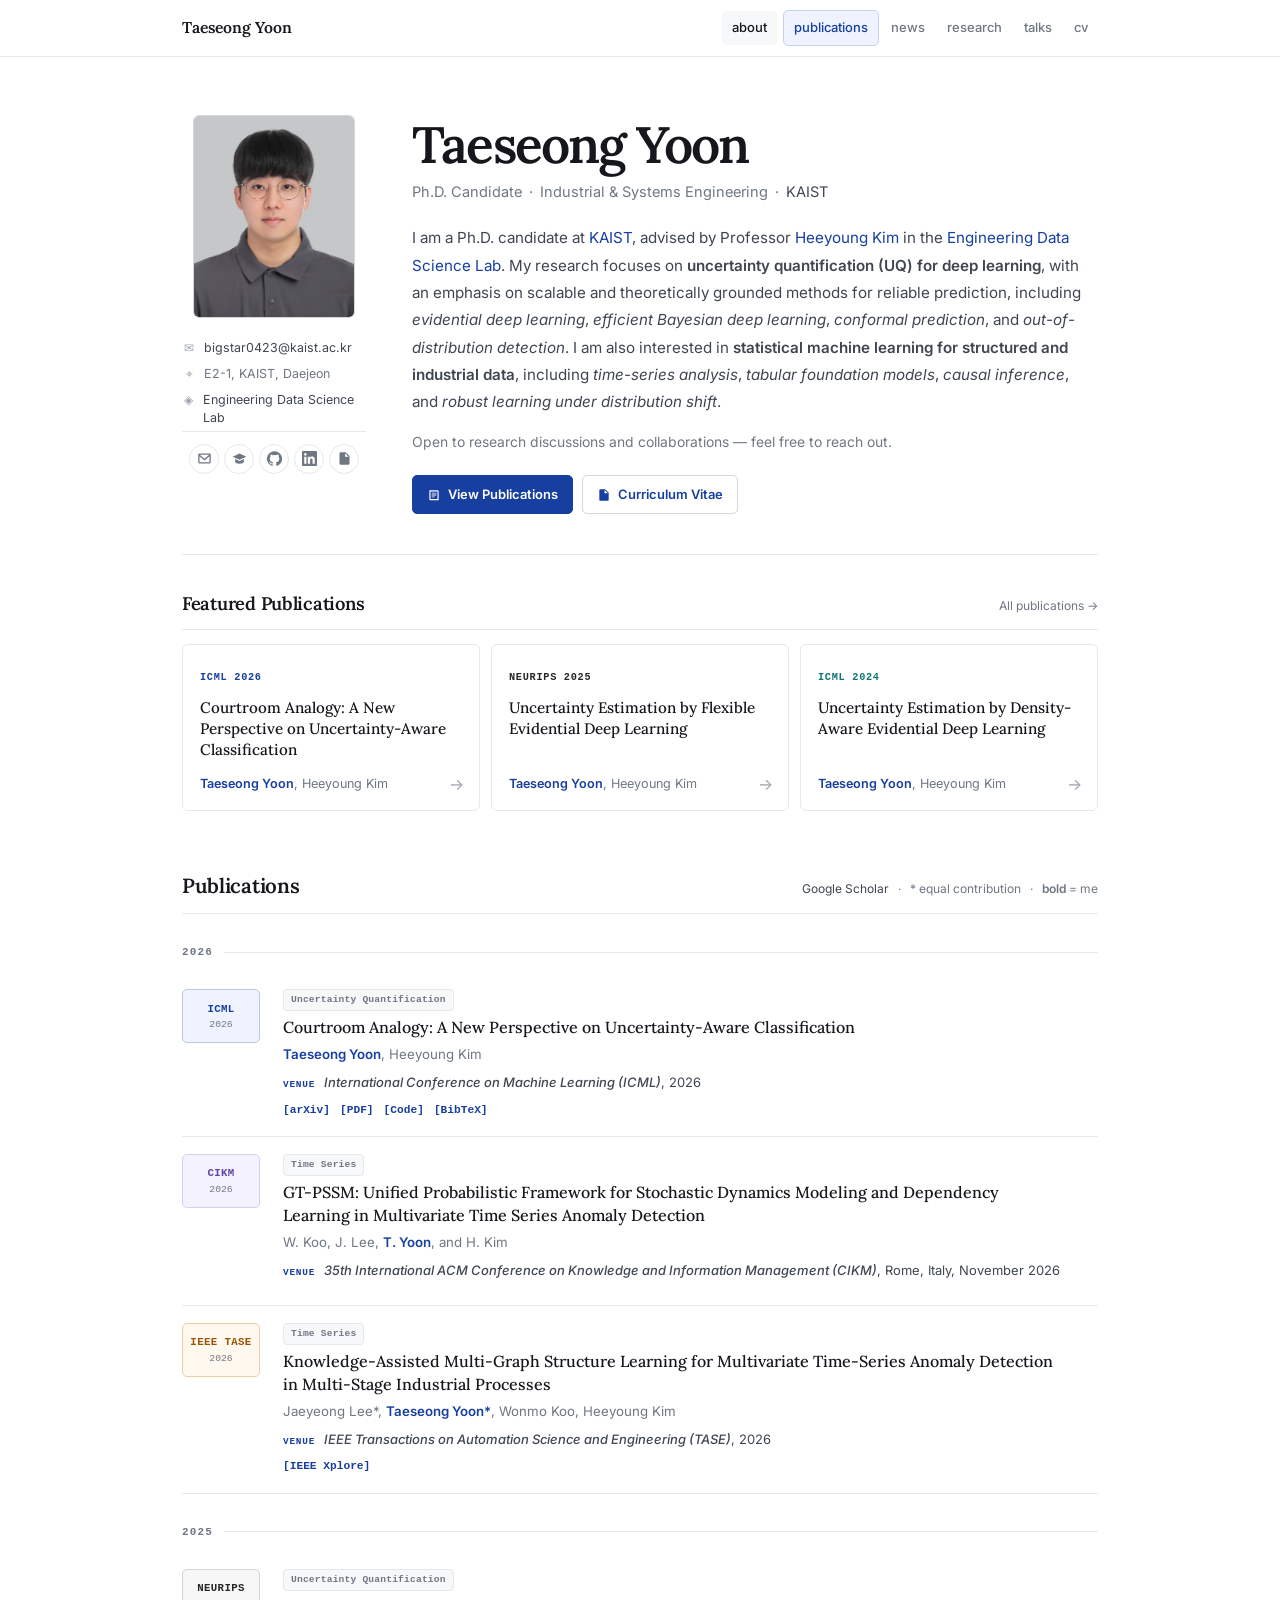
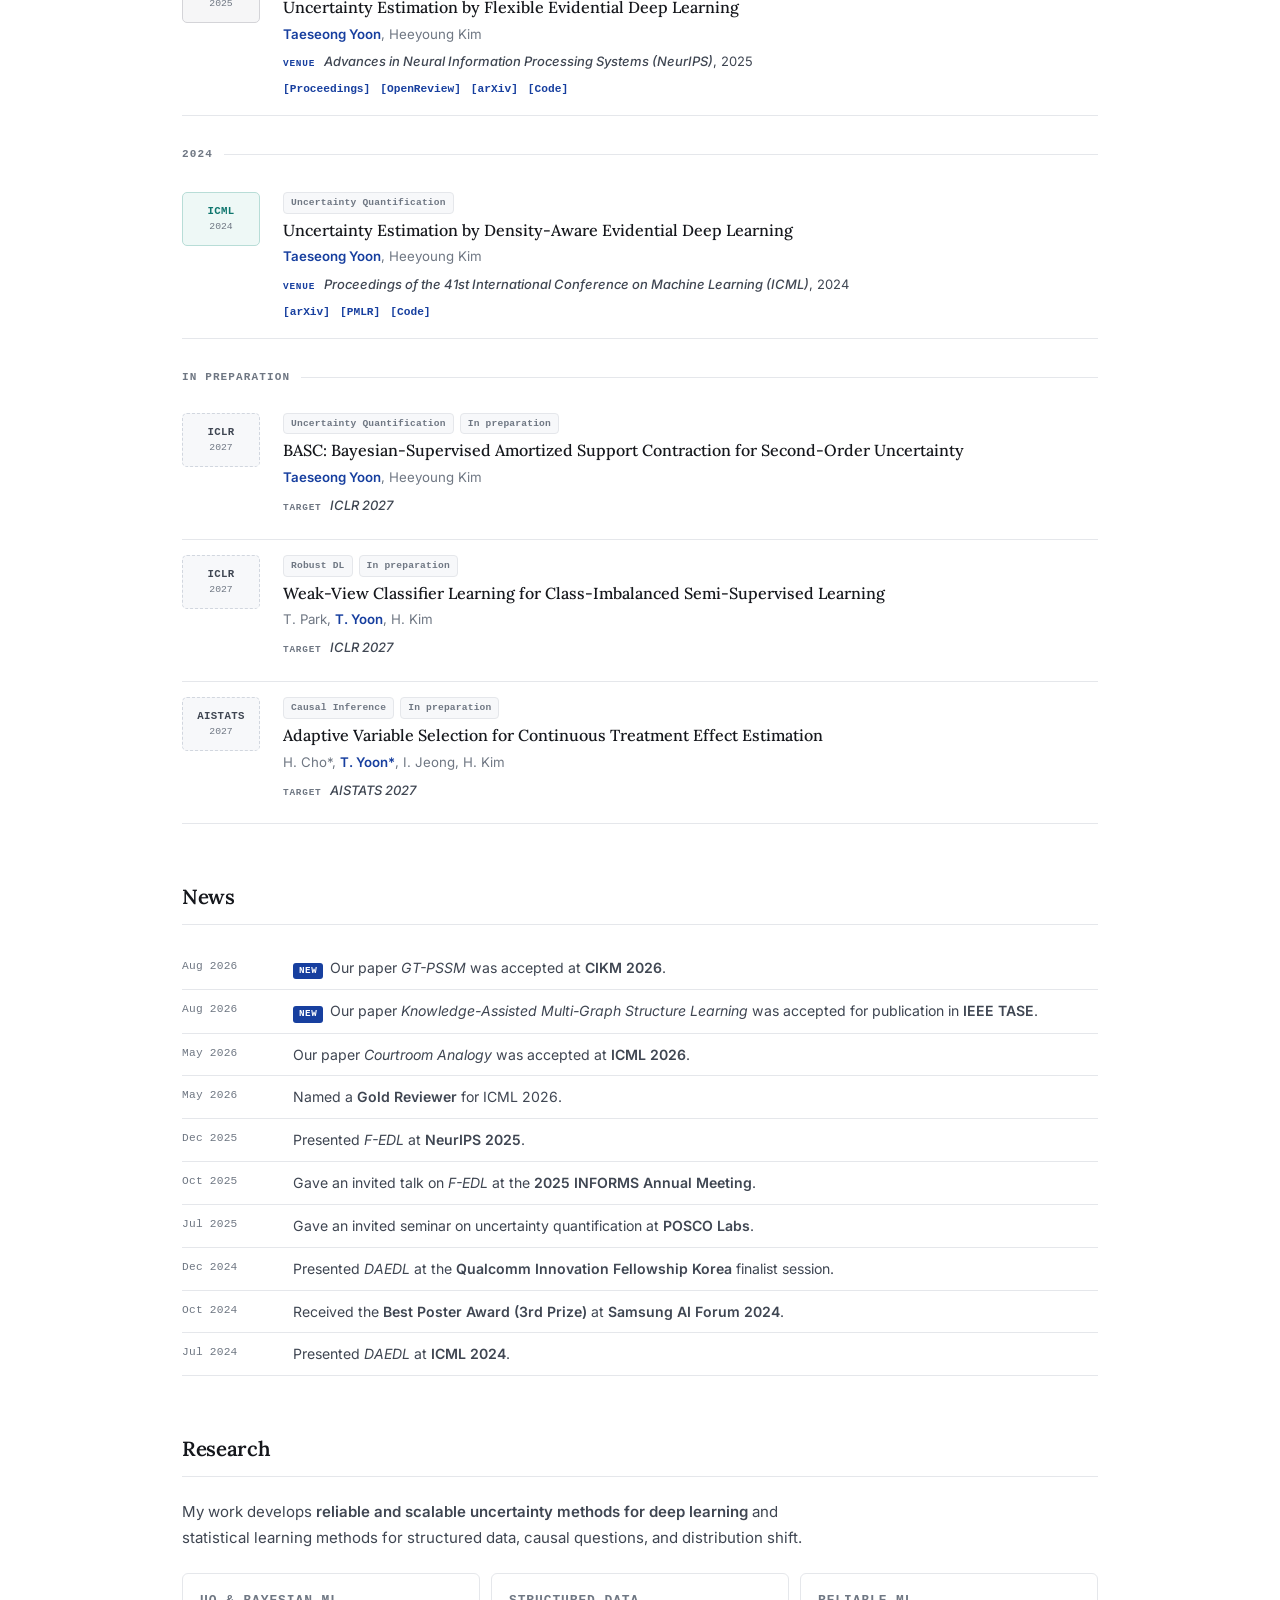
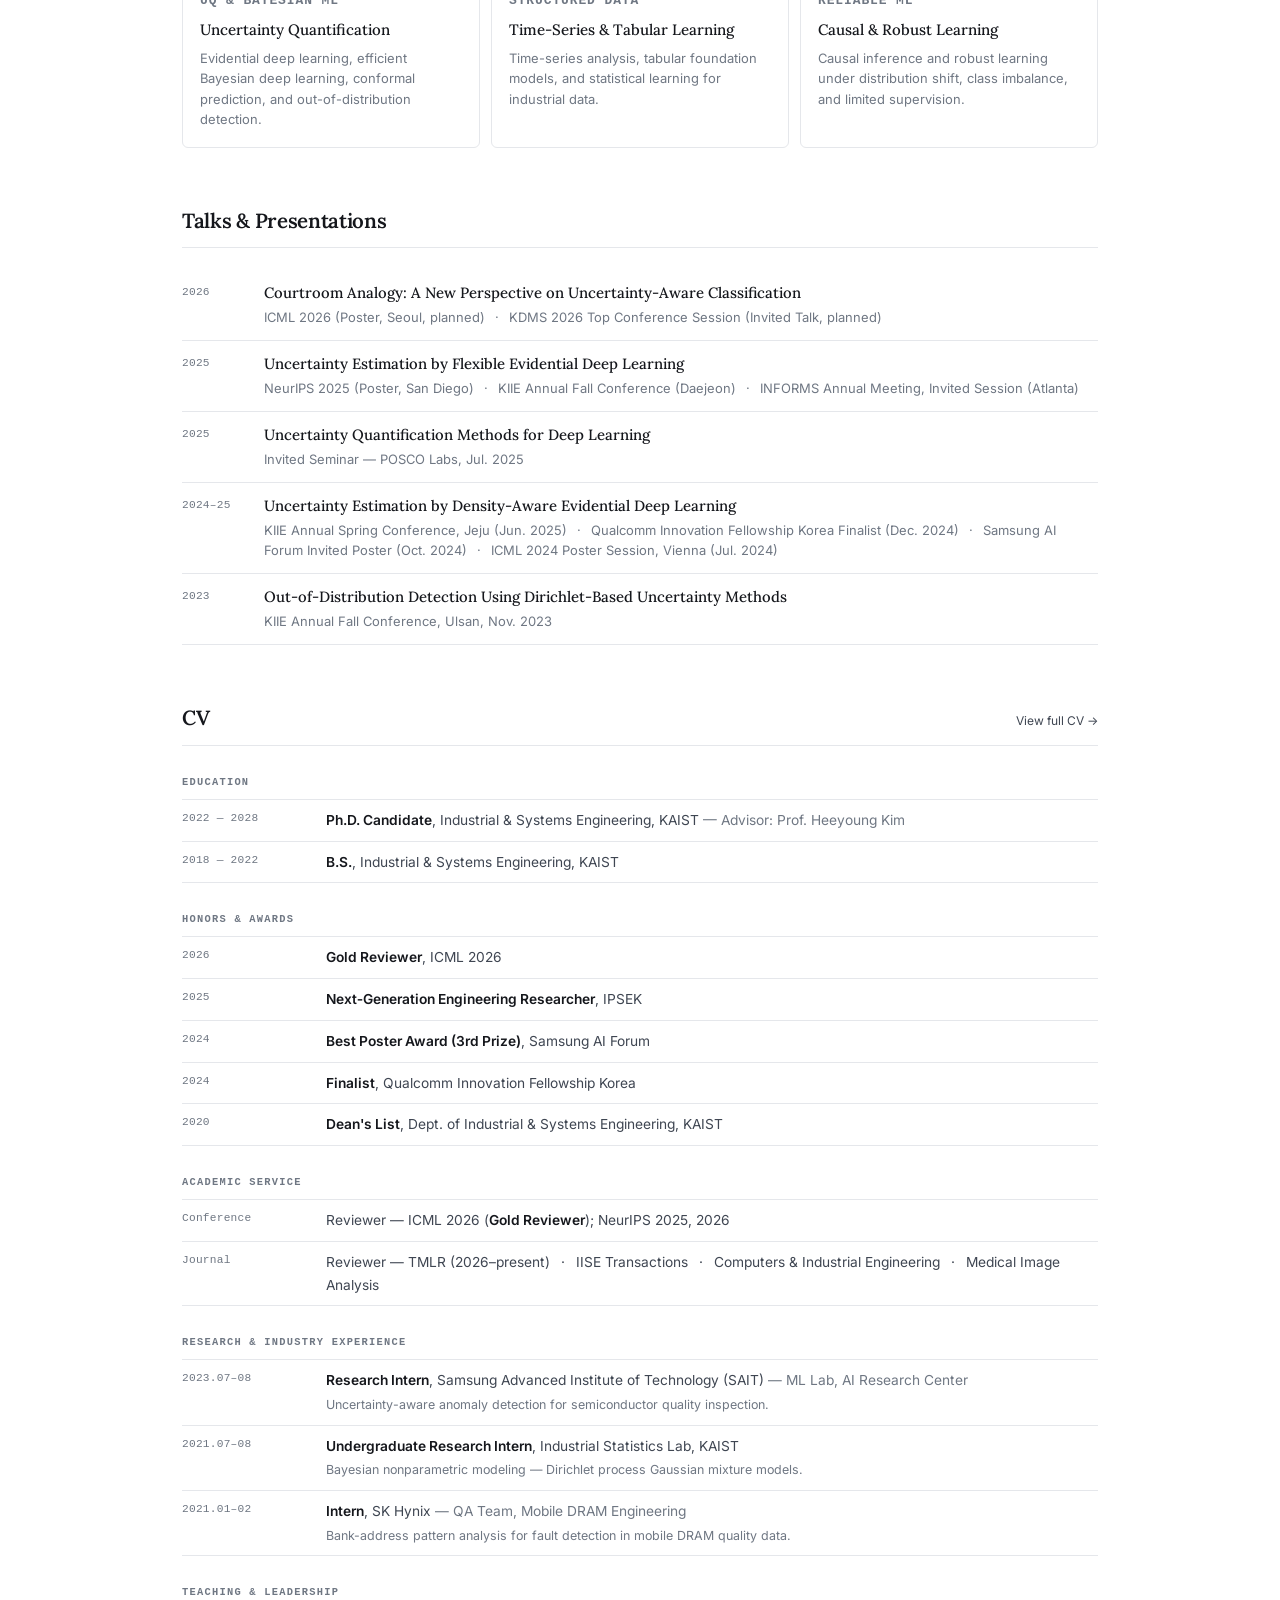
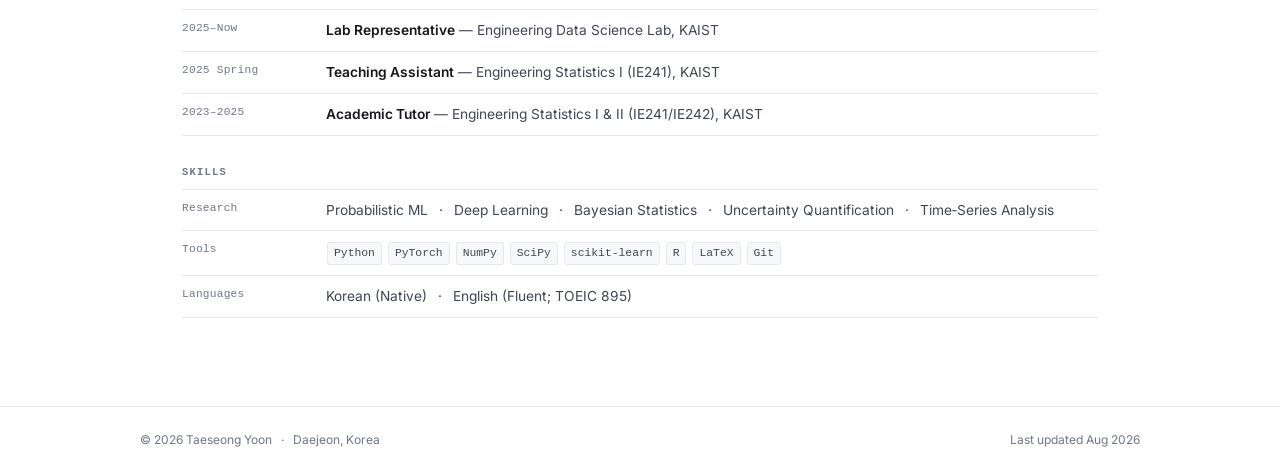
==== commit c968fd86: "Add files via upload" ====
--- a/index.html
+++ b/index.html
@@ -1,588 +1,473 @@
 <!DOCTYPE html>
+
 <html lang="en">
 <head>
-  <meta charset="UTF-8" />
-  <meta name="viewport" content="width=device-width, initial-scale=1.0" />
-  <title>Taeseong Yoon</title>
-  <meta name="description" content="Taeseong Yoon — Ph.D. candidate at KAIST. Uncertainty quantification for deep learning." />
-  <meta name="author" content="Taeseong Yoon" />
-  <meta property="og:type" content="website" />
-  <meta property="og:title" content="Taeseong Yoon — KAIST" />
-  <meta property="og:description" content="Ph.D. candidate at KAIST researching uncertainty quantification for deep learning." />
-  <link rel="preconnect" href="https://fonts.googleapis.com" />
-  <link rel="preconnect" href="https://fonts.gstatic.com" crossorigin />
-  <link href="https://fonts.googleapis.com/css2?family=Inter:wght@300;400;500;600&family=Lora:ital,wght@0,400;0,500;0,600;1,400;1,500&display=swap" rel="stylesheet" />
-  <link rel="stylesheet" href="style.css" />
+<meta charset="utf-8"/>
+<meta content="width=device-width, initial-scale=1.0" name="viewport"/>
+<title>Taeseong Yoon</title>
+<meta content="Taeseong Yoon — Ph.D. candidate at KAIST. Uncertainty quantification for deep learning." name="description"/>
+<meta content="Taeseong Yoon" name="author"/>
+<meta content="website" property="og:type"/>
+<meta content="Taeseong Yoon — KAIST" property="og:title"/>
+<meta content="Ph.D. candidate at KAIST researching uncertainty quantification for deep learning." property="og:description"/>
+<link href="https://fonts.googleapis.com" rel="preconnect"/>
+<link crossorigin="" href="https://fonts.gstatic.com" rel="preconnect"/>
+<link href="https://fonts.googleapis.com/css2?family=Inter:wght@300;400;500;600&amp;family=Lora:ital,wght@0,400;0,500;0,600;1,400;1,500&amp;display=swap" rel="stylesheet"/>
+<link href="style.css?v=20260813f" rel="stylesheet"/>
 </head>
 <body>
-  <a class="skip-link" href="#main">Skip to content</a>
-
-  <!-- Nav -->
-  <header class="topbar">
-    <nav class="nav" aria-label="Primary">
-      <a class="brand" href="#home">Taeseong Yoon</a>
-      <button class="nav-toggle" aria-label="Toggle navigation" aria-expanded="false">
-        <span></span><span></span><span></span>
-      </button>
-      <ul class="nav-links" id="nav-links">
-        <li><a href="#home" class="active">about</a></li>
-        <li><a href="#publications" class="nav-publications">publications</a></li>
-        <li><a href="#news">news</a></li>
-        <li><a href="#research">research</a></li>
-        <li><a href="#talks">talks</a></li>
-        <li><a href="#cv">cv</a></li>
-      </ul>
-    </nav>
-  </header>
-
-  <main id="main">
-
-    <!-- Hero -->
-    <section id="home" class="hero">
-
-      <aside class="profile">
-        <div class="profile-photo" role="img" aria-label="Portrait of Taeseong Yoon">
-          <span class="photo-fallback" aria-hidden="true">TY</span>
-        </div>
-        <div>
-          <ul class="contact-list">
-            <li>
-              <span class="icon" aria-hidden="true">✉</span>
-              <a href="mailto:bigstar0423@kaist.ac.kr">bigstar0423@kaist.ac.kr</a>
-            </li>
-            <li>
-              <span class="icon" aria-hidden="true">⌖</span>
+<a class="skip-link" href="#main">Skip to content</a>
+<!-- Nav -->
+<header class="topbar">
+<nav aria-label="Primary" class="nav">
+<a class="brand" href="#home">Taeseong Yoon</a>
+<button aria-expanded="false" aria-label="Toggle navigation" class="nav-toggle">
+<span></span><span></span><span></span>
+</button>
+<ul class="nav-links" id="nav-links">
+<li><a class="active" href="#home">about</a></li>
+<li><a class="nav-publications" href="#publications">publications</a></li>
+<li><a href="#news">news</a></li>
+<li><a href="#research">research</a></li>
+<li><a href="#talks">talks</a></li>
+<li><a href="#cv">cv</a></li>
+</ul>
+</nav>
+</header>
+<main id="main">
+<!-- Hero -->
+<section class="hero" id="home">
+<aside class="profile">
+<div aria-label="Profile photo of Taeseong Yoon" class="profile-photo">
+<img alt="Portrait of Taeseong Yoon" class="profile-image" decoding="async" fetchpriority="high" height="180" id="profile-image" loading="eager" onerror="this.hidden=true" src="assets/KakaoTalk_20260701_191512705.jpg?v=20260813f" width="180"/>
+<span aria-hidden="true" class="photo-fallback">TY</span>
+</div>
+<div>
+<ul class="contact-list">
+<li>
+<span aria-hidden="true" class="icon">✉</span>
+<a href="mailto:bigstar0423@kaist.ac.kr">bigstar0423@kaist.ac.kr</a>
+</li>
+<li>
+<span aria-hidden="true" class="icon">⌖</span>
               E2-1, KAIST, Daejeon
             </li>
-            <li>
-              <span class="icon" aria-hidden="true">◈</span>
-              <a href="https://eds.kaist.ac.kr/">Engineering Data Science Lab</a>
-            </li>
-          </ul>
-          <div class="socials">
-            <a href="mailto:bigstar0423@kaist.ac.kr" aria-label="Email" title="Email">
-              <svg viewBox="0 0 24 24" fill="currentColor" width="15" height="15"><path d="M2 6a2 2 0 0 1 2-2h16a2 2 0 0 1 2 2v12a2 2 0 0 1-2 2H4a2 2 0 0 1-2-2V6Zm2.4 0L12 12.5 19.6 6H4.4ZM20 8.3l-7.4 6.4a1 1 0 0 1-1.2 0L4 8.3V18h16V8.3Z"/></svg>
-            </a>
-            <a href="https://scholar.google.com/citations?hl=ko&user=MSiVD2gAAAAJ" aria-label="Google Scholar" title="Google Scholar">
-              <svg viewBox="0 0 24 24" fill="currentColor" width="15" height="15"><path d="M12 14 1 9l11-5 11 5-11 5Zm0 2 7-3.2v4.4c0 1.7-3.1 3.2-7 3.2s-7-1.5-7-3.2v-4.4L12 16Z"/></svg>
-            </a>
-            <a href="https://github.com/TaeseongYoon" aria-label="GitHub" title="GitHub">
-              <svg viewBox="0 0 24 24" fill="currentColor" width="15" height="15"><path d="M12 .5a12 12 0 0 0-3.8 23.4c.6.1.8-.3.8-.6v-2c-3.3.7-4-1.4-4-1.4-.6-1.4-1.4-1.8-1.4-1.8-1.1-.8.1-.8.1-.8 1.2.1 1.9 1.2 1.9 1.2 1.1 1.9 2.9 1.4 3.6 1 .1-.8.4-1.4.8-1.7-2.7-.3-5.5-1.3-5.5-6 0-1.3.5-2.4 1.2-3.2-.1-.3-.5-1.5.1-3.1 0 0 1-.3 3.3 1.2a11 11 0 0 1 6 0c2.3-1.5 3.3-1.2 3.3-1.2.6 1.6.2 2.8.1 3.1.8.8 1.2 1.9 1.2 3.2 0 4.6-2.8 5.7-5.5 6 .4.4.8 1.1.8 2.2v3.3c0 .3.2.7.8.6A12 12 0 0 0 12 .5Z"/></svg>
-            </a>
-            <a href="https://www.linkedin.com/in/taeseong-yoon-3ba757208" aria-label="LinkedIn" title="LinkedIn">
-              <svg viewBox="0 0 24 24" fill="currentColor" width="15" height="15"><path d="M20.45 20.45h-3.55v-5.57c0-1.33-.03-3.04-1.85-3.04-1.85 0-2.14 1.45-2.14 2.94v5.67H9.36V9h3.41v1.56h.05c.48-.9 1.64-1.85 3.37-1.85 3.6 0 4.27 2.37 4.27 5.45v6.29ZM5.34 7.43a2.06 2.06 0 1 1 0-4.12 2.06 2.06 0 0 1 0 4.12ZM7.12 20.45H3.56V9h3.56v11.45ZM22.22 0H1.77C.79 0 0 .78 0 1.74v20.52C0 23.22.79 24 1.77 24h20.45c.98 0 1.78-.78 1.78-1.74V1.74C24 .78 23.2 0 22.22 0Z"/></svg>
-            </a>
-            <a href="https://www.overleaf.com/read/jbgbnhqspqhc#0cef22" aria-label="CV" title="CV">
-              <svg viewBox="0 0 24 24" fill="currentColor" width="15" height="15"><path d="M14 2H6a2 2 0 0 0-2 2v16a2 2 0 0 0 2 2h12a2 2 0 0 0 2-2V8l-6-6Zm-1 7V3.5L18.5 9H13Z"/></svg>
-            </a>
-          </div>
-        </div>
-      </aside>
-
-      <div>
-        <div class="hero-head">
-          <h1 class="display">Taeseong Yoon</h1>
-          <p class="subtitle">Ph.D. Candidate &thinsp;&middot;&thinsp; Industrial &amp; Systems Engineering &thinsp;&middot;&thinsp; <a href="https://kaist.ac.kr">KAIST</a></p>
-        </div>
-
-        <div class="bio">
-          <p>
-            I am a Ph.D. candidate at <a href="https://kaist.ac.kr">KAIST</a>, advised by
-            Professor <a href="https://eds.kaist.ac.kr/">Heeyoung Kim</a> in the
-            <a href="https://eds.kaist.ac.kr/">Engineering Data Science Lab</a>.
-            My research focuses on <strong>uncertainty quantification (UQ) for deep learning</strong>,
-            particularly scalable and theoretically grounded frameworks for reliable prediction,
-            including <em>evidential deep learning</em>, <em>efficient Bayesian inference</em>,
-            <em>out-of-distribution detection</em>, and <em>robustness under distribution shift</em>.
-            I am also interested in <strong>statistical machine learning for structured and industrial data</strong>,
-            including multivariate time-series anomaly detection, class-imbalanced semi-supervised learning,
-            and continuous causal effect estimation.
-          </p>
-
-          <p class="open-to">Open to research discussions and collaborations &mdash; feel free to reach out.</p>
-
-          <div class="cv-cta">
-            <a href="#publications" class="cv-btn">
-              <svg viewBox="0 0 24 24" fill="currentColor" width="14" height="14"><path d="M4 4h13.5a2.5 2.5 0 0 1 2.5 2.5V20a1 1 0 0 1-1 1H6a2 2 0 0 1-2-2V4Zm2 14a1 1 0 0 0 1 1h11V6.5a.5.5 0 0 0-.5-.5H6v12ZM8 8h8v1.5H8V8Zm0 3.25h8v1.5H8v-1.5ZM8 14.5h5V16H8v-1.5Z"/></svg>
+<li>
+<span aria-hidden="true" class="icon">◈</span>
+<a href="https://eds.kaist.ac.kr/">Engineering Data Science Lab</a>
+</li>
+</ul>
+<div class="socials">
+<a aria-label="Email" href="mailto:bigstar0423@kaist.ac.kr" title="Email">
+<svg fill="currentColor" height="15" viewbox="0 0 24 24" width="15"><path d="M2 6a2 2 0 0 1 2-2h16a2 2 0 0 1 2 2v12a2 2 0 0 1-2 2H4a2 2 0 0 1-2-2V6Zm2.4 0L12 12.5 19.6 6H4.4ZM20 8.3l-7.4 6.4a1 1 0 0 1-1.2 0L4 8.3V18h16V8.3Z"></path></svg>
+</a>
+<a aria-label="Google Scholar" href="https://scholar.google.com/citations?hl=ko&amp;user=MSiVD2gAAAAJ" title="Google Scholar">
+<svg fill="currentColor" height="15" viewbox="0 0 24 24" width="15"><path d="M12 14 1 9l11-5 11 5-11 5Zm0 2 7-3.2v4.4c0 1.7-3.1 3.2-7 3.2s-7-1.5-7-3.2v-4.4L12 16Z"></path></svg>
+</a>
+<a aria-label="GitHub" href="https://github.com/TaeseongYoon" title="GitHub">
+<svg fill="currentColor" height="15" viewbox="0 0 24 24" width="15"><path d="M12 .5a12 12 0 0 0-3.8 23.4c.6.1.8-.3.8-.6v-2c-3.3.7-4-1.4-4-1.4-.6-1.4-1.4-1.8-1.4-1.8-1.1-.8.1-.8.1-.8 1.2.1 1.9 1.2 1.9 1.2 1.1 1.9 2.9 1.4 3.6 1 .1-.8.4-1.4.8-1.7-2.7-.3-5.5-1.3-5.5-6 0-1.3.5-2.4 1.2-3.2-.1-.3-.5-1.5.1-3.1 0 0 1-.3 3.3 1.2a11 11 0 0 1 6 0c2.3-1.5 3.3-1.2 3.3-1.2.6 1.6.2 2.8.1 3.1.8.8 1.2 1.9 1.2 3.2 0 4.6-2.8 5.7-5.5 6 .4.4.8 1.1.8 2.2v3.3c0 .3.2.7.8.6A12 12 0 0 0 12 .5Z"></path></svg>
+</a>
+<a aria-label="LinkedIn" href="https://www.linkedin.com/in/taeseong-yoon-3ba757208" title="LinkedIn">
+<svg fill="currentColor" height="15" viewbox="0 0 24 24" width="15"><path d="M20.45 20.45h-3.55v-5.57c0-1.33-.03-3.04-1.85-3.04-1.85 0-2.14 1.45-2.14 2.94v5.67H9.36V9h3.41v1.56h.05c.48-.9 1.64-1.85 3.37-1.85 3.6 0 4.27 2.37 4.27 5.45v6.29ZM5.34 7.43a2.06 2.06 0 1 1 0-4.12 2.06 2.06 0 0 1 0 4.12ZM7.12 20.45H3.56V9h3.56v11.45ZM22.22 0H1.77C.79 0 0 .78 0 1.74v20.52C0 23.22.79 24 1.77 24h20.45c.98 0 1.78-.78 1.78-1.74V1.74C24 .78 23.2 0 22.22 0Z"></path></svg>
+</a>
+<a aria-label="CV" href="https://www.overleaf.com/read/jbgbnhqspqhc#0cef22" title="CV">
+<svg fill="currentColor" height="15" viewbox="0 0 24 24" width="15"><path d="M14 2H6a2 2 0 0 0-2 2v16a2 2 0 0 0 2 2h12a2 2 0 0 0 2-2V8l-6-6Zm-1 7V3.5L18.5 9H13Z"></path></svg>
+</a>
+</div>
+</div>
+</aside>
+<div>
+<div class="hero-head">
+<h1 class="display">Taeseong Yoon</h1>
+<p class="subtitle">Ph.D. Candidate  ·  Industrial &amp; Systems Engineering  ·  <a href="https://kaist.ac.kr">KAIST</a></p>
+</div>
+<div class="bio">
+<p>
+  I am a Ph.D. candidate at <a href="https://kaist.ac.kr">KAIST</a>, advised by
+  Professor <a href="https://eds.kaist.ac.kr/">Heeyoung Kim</a> in the
+  <a href="https://eds.kaist.ac.kr/">Engineering Data Science Lab</a>.
+  My research focuses on <strong>uncertainty quantification (UQ) for deep learning</strong>,
+  with an emphasis on scalable and theoretically grounded methods for reliable prediction,
+  including <em>evidential deep learning</em>, <em>efficient Bayesian deep learning</em>,
+  <em>conformal prediction</em>, and <em>out-of-distribution detection</em>.
+  I am also interested in <strong>statistical machine learning for structured and industrial data</strong>,
+  including <em>time-series analysis</em>, <em>tabular foundation models</em>,
+  <em>causal inference</em>, and <em>robust learning under distribution shift</em>.
+</p>
+<p class="open-to">Open to research discussions and collaborations — feel free to reach out.</p>
+<div class="cv-cta">
+<a class="cv-btn" href="#publications">
+<svg fill="currentColor" height="14" viewbox="0 0 24 24" width="14"><path d="M4 4h13.5a2.5 2.5 0 0 1 2.5 2.5V20a1 1 0 0 1-1 1H6a2 2 0 0 1-2-2V4Zm2 14a1 1 0 0 0 1 1h11V6.5a.5.5 0 0 0-.5-.5H6v12ZM8 8h8v1.5H8V8Zm0 3.25h8v1.5H8v-1.5ZM8 14.5h5V16H8v-1.5Z"></path></svg>
               View Publications
             </a>
-            <a href="https://www.overleaf.com/read/jbgbnhqspqhc#0cef22" class="cv-btn cv-btn-outline" target="_blank" rel="noopener">
-              <svg viewBox="0 0 24 24" fill="currentColor" width="14" height="14"><path d="M14 2H6a2 2 0 0 0-2 2v16a2 2 0 0 0 2 2h12a2 2 0 0 0 2-2V8l-6-6Zm-1 7V3.5L18.5 9H13Z"/></svg>
+<a class="cv-btn cv-btn-outline" href="https://www.overleaf.com/read/jbgbnhqspqhc#0cef22" rel="noopener" target="_blank">
+<svg fill="currentColor" height="14" viewbox="0 0 24 24" width="14"><path d="M14 2H6a2 2 0 0 0-2 2v16a2 2 0 0 0 2 2h12a2 2 0 0 0 2-2V8l-6-6Zm-1 7V3.5L18.5 9H13Z"></path></svg>
               Curriculum Vitae
             </a>
-          </div>
-        </div>
-      </div>
-    </section>
-
-    <!-- Selected Publications (featured on landing) -->
-    <section class="featured-pubs-wrap" aria-labelledby="featured-publications-title">
-      <div class="featured-pubs-head">
-        <h2 class="featured-pubs-title" id="featured-publications-title">Selected Publications</h2>
-        <a href="#publications" class="featured-pubs-all">View full list &rarr;</a>
-      </div>
-      <div class="featured-pubs">
-
-
-        <a href="https://arxiv.org/abs/2605.25616" class="fp-card" target="_blank" rel="noopener">
-          <div class="fp-top">
-            <span class="fp-venue fp-venue-icml26">ICML 2026</span>
-          </div>
-          <h3 class="fp-title">Courtroom Analogy: A New Perspective on Uncertainty-Aware Classification</h3>
-          <p class="fp-authors"><strong>Taeseong Yoon</strong>, Heeyoung Kim</p>
-          <span class="fp-arrow" aria-hidden="true">&rarr;</span>
-        </a>
-
-        <a href="https://proceedings.neurips.cc/paper_files/paper/2025/hash/abf0ea3ae33d1a931483e327ff8d94f8-Abstract-Conference.html" class="fp-card" target="_blank" rel="noopener">
-          <div class="fp-top">
-            <span class="fp-venue fp-venue-neurips">NeurIPS 2025</span>
-          </div>
-          <h3 class="fp-title">Uncertainty Estimation by Flexible Evidential Deep Learning</h3>
-          <p class="fp-authors"><strong>Taeseong Yoon</strong>, Heeyoung Kim</p>
-          <span class="fp-arrow" aria-hidden="true">&rarr;</span>
-        </a>
-
-        <a href="https://proceedings.mlr.press/v235/yoon24a.html" class="fp-card" target="_blank" rel="noopener">
-          <div class="fp-top">
-            <span class="fp-venue fp-venue-icml24">ICML 2024</span>
-          </div>
-          <h3 class="fp-title">Uncertainty Estimation by Density-Aware Evidential Deep Learning</h3>
-          <p class="fp-authors"><strong>Taeseong Yoon</strong>, Heeyoung Kim</p>
-          <span class="fp-arrow" aria-hidden="true">&rarr;</span>
-        </a>
-
-      </div>
-    </section>
-
-    <!-- Publications -->
-    <section id="publications" class="block">
-      <div class="section-header">
-        <h2 class="block-title">Publications</h2>
-        <span class="section-meta">
-          <a href="https://scholar.google.com/citations?hl=ko&user=MSiVD2gAAAAJ">Google Scholar</a>
-          &ensp;&middot;&ensp; * equal contribution &ensp;&middot;&ensp; <strong class="self-mark">bold</strong> = me
+</div>
+</div>
+</div>
+</section>
+<!-- Selected Publications (featured on landing) -->
+<section aria-labelledby="featured-publications-title" class="featured-pubs-wrap">
+<div class="featured-pubs-head">
+<h2 class="featured-pubs-title" id="featured-publications-title">Featured Publications</h2>
+<a class="featured-pubs-all" href="#publications">All publications →</a>
+</div>
+<div class="featured-pubs">
+<a class="fp-card" href="https://arxiv.org/abs/2605.25616" rel="noopener" target="_blank">
+<div class="fp-top">
+<span class="fp-venue fp-venue-icml26">ICML 2026</span>
+</div>
+<h3 class="fp-title">Courtroom Analogy: A New Perspective on Uncertainty-Aware Classification</h3>
+<p class="fp-authors"><strong>Taeseong Yoon</strong>, Heeyoung Kim</p>
+<span aria-hidden="true" class="fp-arrow">→</span>
+</a>
+<a class="fp-card" href="https://proceedings.neurips.cc/paper_files/paper/2025/hash/abf0ea3ae33d1a931483e327ff8d94f8-Abstract-Conference.html" rel="noopener" target="_blank">
+<div class="fp-top">
+<span class="fp-venue fp-venue-neurips">NeurIPS 2025</span>
+</div>
+<h3 class="fp-title">Uncertainty Estimation by Flexible Evidential Deep Learning</h3>
+<p class="fp-authors"><strong>Taeseong Yoon</strong>, Heeyoung Kim</p>
+<span aria-hidden="true" class="fp-arrow">→</span>
+</a>
+<a class="fp-card" href="https://proceedings.mlr.press/v235/yoon24a.html" rel="noopener" target="_blank">
+<div class="fp-top">
+<span class="fp-venue fp-venue-icml24">ICML 2024</span>
+</div>
+<h3 class="fp-title">Uncertainty Estimation by Density-Aware Evidential Deep Learning</h3>
+<p class="fp-authors"><strong>Taeseong Yoon</strong>, Heeyoung Kim</p>
+<span aria-hidden="true" class="fp-arrow">→</span>
+</a>
+</div>
+</section>
+<!-- Publications -->
+<section class="block" id="publications">
+<div class="section-header">
+<h2 class="block-title">Publications</h2>
+<span class="section-meta">
+<a href="https://scholar.google.com/citations?hl=ko&amp;user=MSiVD2gAAAAJ">Google Scholar</a>
+           ·  * equal contribution  ·  <strong class="self-mark">bold</strong> = me
         </span>
-      </div>
-
-      <p class="year-label">2026</p>
-
-      <article class="paper">
-        <div class="paper-chip">
-          <span class="chip-venue">ICML</span>
-          <span class="chip-year">2026</span>
-        </div>
-        <div class="paper-body">
-          <div class="tag-row">
-            <span class="vpill vpill-icml">ICML 2026</span>
-            <span class="tpill tpill-uq">Uncertainty Quantification</span>
-          </div>
-          <h4>Courtroom Analogy: A New Perspective on Uncertainty&#8209;Aware Classification</h4>
-          <p class="authors"><strong>Taeseong Yoon</strong>, Heeyoung Kim</p>
-          <p class="venue-line">
-            <span class="venue-label">Venue</span>
-            <span class="venue-text"><em>International Conference on Machine Learning (ICML)</em>, 2026</span>
-          </p>
-          <div class="links">
-            <a href="https://arxiv.org/abs/2605.25616">[arXiv]</a>
-            <a href="https://arxiv.org/pdf/2605.25616">[PDF]</a>
-            <a href="#">[Code]</a>
-            <a href="#">[BibTeX]</a>
-          </div>
-        </div>
-      </article>
-
-      <article class="paper" id="gt-pssm">
-        <div class="paper-chip">
-          <span class="chip-venue v-cikm">ACM</span>
-          <span class="chip-year">CIKM 2026</span>
-        </div>
-        <div class="paper-body">
-          <div class="tag-row">
-            <span class="vpill vpill-cikm">CIKM 2026</span>
-            <span class="tpill tpill-ts">Time Series</span>
-          </div>
-          <h4>GT&#8209;PSSM: Unified Probabilistic Framework for Stochastic Dynamics Modeling and Dependency Learning in Multivariate Time Series Anomaly Detection</h4>
-          <p class="authors">W. Koo, J. Lee, <strong>T. Yoon</strong>, and H. Kim</p>
-          <p class="venue-line">
-            <span class="venue-label">Venue</span>
-            <span class="venue-text"><em>35th International ACM Conference on Knowledge and Information Management (CIKM)</em>, Rome, Italy, November 2026</span>
-          </p>
-        </div>
-      </article>
-
-      <article class="paper">
-        <div class="paper-chip">
-          <span class="chip-venue v-tase">IEEE</span>
-          <span class="chip-year">TASE 2026</span>
-        </div>
-        <div class="paper-body">
-          <div class="tag-row">
-            <span class="vpill vpill-tase">IEEE TASE</span>
-            <span class="tpill tpill-ts">Time Series</span>
-          </div>
-          <h4>Knowledge&#8209;Assisted Multi&#8209;Graph Structure Learning for Multivariate Time&#8209;Series Anomaly Detection in Multi&#8209;Stage Industrial Processes</h4>
-          <p class="authors">Jaeyeong Lee*, <strong>Taeseong Yoon*</strong>, Wonmo Koo, Heeyoung Kim</p>
-          <p class="venue-line">
-            <span class="venue-label">Venue</span>
-            <span class="venue-text"><em>IEEE Transactions on Automation Science and Engineering (TASE)</em>, 2026</span>
-          </p>
-          <div class="links">
-            <a href="https://ieeexplore.ieee.org/document/11614900/">[IEEE Xplore]</a>
-          </div>
-        </div>
-      </article>
-
-      <p class="year-label">2025</p>
-
-      <article class="paper">
-        <div class="paper-chip">
-          <span class="chip-venue v-neurips">NeurIPS</span>
-          <span class="chip-year">2025</span>
-        </div>
-        <div class="paper-body">
-          <div class="tag-row">
-            <span class="vpill vpill-neurips">NeurIPS 2025</span>
-            <span class="tpill tpill-uq">Uncertainty Quantification</span>
-          </div>
-          <h4>Uncertainty Estimation by Flexible Evidential Deep Learning</h4>
-          <p class="authors"><strong>Taeseong Yoon</strong>, Heeyoung Kim</p>
-          <p class="venue-line">
-            <span class="venue-label">Venue</span>
-            <span class="venue-text"><em>Advances in Neural Information Processing Systems (NeurIPS)</em>, 2025</span>
-          </p>
-          <div class="links">
-            <a href="https://proceedings.neurips.cc/paper_files/paper/2025/hash/abf0ea3ae33d1a931483e327ff8d94f8-Abstract-Conference.html">[Proceedings]</a>
-            <a href="https://openreview.net/forum?id=N6ujq5Yfwa">[OpenReview]</a>
-            <a href="https://arxiv.org/abs/2510.18322">[arXiv]</a>
-            <a href="https://github.com/TaeseongYoon/F-EDL">[Code]</a>
-          </div>
-        </div>
-      </article>
-
-      <p class="year-label">2024</p>
-
-      <article class="paper">
-        <div class="paper-chip">
-          <span class="chip-venue v-icml24">ICML</span>
-          <span class="chip-year">2024</span>
-        </div>
-        <div class="paper-body">
-          <div class="tag-row">
-            <span class="vpill" style="background:#0f766e;">ICML 2024</span>
-            <span class="tpill tpill-uq">Uncertainty Quantification</span>
-          </div>
-          <h4>Uncertainty Estimation by Density&#8209;Aware Evidential Deep Learning</h4>
-          <p class="authors"><strong>Taeseong Yoon</strong>, Heeyoung Kim</p>
-          <p class="venue-line">
-            <span class="venue-label">Venue</span>
-            <span class="venue-text"><em>Proceedings of the 41st International Conference on Machine Learning (ICML)</em>, 2024</span>
-          </p>
-          <div class="links">
-            <a href="https://arxiv.org/abs/2409.08754">[arXiv]</a>
-            <a href="https://proceedings.mlr.press/v235/yoon24a.html">[PMLR]</a>
-            <a href="https://github.com/TaeseongYoon/DAEDL">[Code]</a>
-          </div>
-        </div>
-      </article>
-
-      <p class="year-label">In Preparation</p>
-
-      <article class="paper compact">
-        <div class="paper-chip">
-          <span class="chip-venue v-gray">prep.</span>
-        </div>
-        <div class="paper-body">
-          <div class="tag-row">
-            <span class="tpill tpill-uq">Uncertainty Quantification</span>
-          </div>
-          <h4>BASC: Bayesian&#8209;Supervised Amortized Support Contraction for Second&#8209;Order Uncertainty</h4>
-          <p class="authors"><strong>Taeseong Yoon</strong>, Heeyoung Kim</p>
-          <p class="venue-line status-line">
-            <span class="venue-label">Status</span>
-            <span class="venue-text"><em>In preparation</em></span>
-          </p>
-        </div>
-      </article>
-
-      <article class="paper compact">
-        <div class="paper-chip">
-          <span class="chip-venue v-gray">prep.</span>
-        </div>
-        <div class="paper-body">
-          <div class="tag-row">
-            <span class="tpill tpill-rd">Robust DL</span>
-          </div>
-          <h4>Weak&#8209;View Classifier Learning for Class&#8209;Imbalanced Semi&#8209;Supervised Learning</h4>
-          <p class="authors">T. Park, <strong>T. Yoon</strong>, H. Kim</p>
-          <p class="venue-line status-line">
-            <span class="venue-label">Status</span>
-            <span class="venue-text"><em>In preparation</em></span>
-          </p>
-        </div>
-      </article>
-
-      <article class="paper compact">
-        <div class="paper-chip">
-          <span class="chip-venue v-gray">prep.</span>
-        </div>
-        <div class="paper-body">
-          <div class="tag-row">
-            <span class="tpill tpill-ci">Causal Inference</span>
-          </div>
-          <h4>Adaptive Variable Selection for Continuous Treatment Effect Estimation</h4>
-          <p class="authors">H. Cho*, <strong>T. Yoon*</strong>, I. Jeong, H. Kim</p>
-          <p class="venue-line status-line">
-            <span class="venue-label">Status</span>
-            <span class="venue-text"><em>In preparation</em></span>
-          </p>
-        </div>
-      </article>
-    </section>
-
-    <!-- News -->
-    <section id="news" class="block">
-      <div class="section-header">
-        <h2 class="block-title">News</h2>
-      </div>
-      <ul class="news-list">
-        <li>
-          <time>Aug 2026</time>
-          <p><span class="badge badge-new">new</span><em>GT&#8209;PSSM</em> accepted at <strong>CIKM 2026</strong> in Rome, Italy.</p>
-        </li>
-        <li>
-          <time>Aug 2026</time>
-          <p><span class="badge badge-new">new</span>Our work on knowledge&#8209;assisted multi&#8209;graph structure learning was accepted for publication in <strong>IEEE TASE</strong>.</p>
-        </li>
-        <li>
-          <time>May 2026</time>
-          <p><em>Courtroom Analogy</em> accepted at <strong>ICML 2026</strong>.</p>
-        </li>
-        <li>
-          <time>May 2026</time>
-          <p>Recognized as a <strong>Gold Reviewer</strong> at ICML 2026.</p>
-        </li>
-        <li>
-          <time>Dec 2025</time>
-          <p>Presented <strong>F&#8209;EDL</strong> at NeurIPS 2025, San Diego.</p>
-        </li>
-        <li>
-          <time>Oct 2025</time>
-          <p>Invited talk on F&#8209;EDL at the INFORMS Annual Meeting, Atlanta.</p>
-        </li>
-        <li>
-          <time>Jul 2025</time>
-          <p>Invited seminar on uncertainty quantification at <strong>POSCO Labs</strong>.</p>
-        </li>
-        <li>
-          <time>Dec 2024</time>
-          <p>Presented <strong>DAEDL</strong> at the <strong>Qualcomm Innovation Fellowship Korea</strong> finalist session.</p>
-        </li>
-        <li>
-          <time>Oct 2024</time>
-          <p><strong>Best Poster Award (3rd Prize)</strong> at Samsung AI Forum 2024.</p>
-        </li>
-        <li>
-          <time>Jul 2024</time>
-          <p>Presented <strong>DAEDL</strong> at ICML 2024, Vienna.</p>
-        </li>
-      </ul>
-    </section>
-
-    <!-- Research -->
-    <section id="research" class="block">
-      <div class="section-header">
-        <h2 class="block-title">Research</h2>
-      </div>
-      <p class="research-lead">
-        My core focus is <strong>uncertainty quantification for deep learning</strong> &mdash; scalable, theoretically
-        grounded methods for reliable predictions. I am broadly interested in
-        <strong>statistical machine learning for complex structured and industrial data</strong>.
-      </p>
-      <div class="research-grid">
-        <div class="ri-card">
-          <p class="ri-label">UQ &amp; Bayesian ML</p>
-          <h3>Uncertainty Quantification</h3>
-          <p>Evidential deep learning, efficient Bayesian inference, OOD detection, and robustness under distribution shift.</p>
-        </div>
-        <div class="ri-card">
-          <p class="ri-label">Anomaly Detection</p>
-          <h3>Time-Series &amp; Industrial Data</h3>
-          <p>Multivariate time-series anomaly detection including graph structure learning and probabilistic state-space models.</p>
-        </div>
-        <div class="ri-card">
-          <p class="ri-label">Statistical ML</p>
-          <h3>Structured &amp; Imbalanced Data</h3>
-          <p>Class-imbalanced semi-supervised learning and continuous causal effect estimation.</p>
-        </div>
-      </div>
-    </section>
-
-    <!-- Talks -->
-    <section id="talks" class="block">
-      <div class="section-header">
-        <h2 class="block-title">Talks &amp; Presentations</h2>
-      </div>
-      <ul class="talk-list">
-        <li>
-          <time>2026</time>
-          <div>
-            <h4>Courtroom Analogy: A New Perspective on Uncertainty-Aware Classification</h4>
-            <p>ICML 2026 (Poster, Seoul, planned) &ensp;&middot;&ensp; KDMS 2026 Top Conference Session (Invited Talk, planned)</p>
-          </div>
-        </li>
-        <li>
-          <time>2025</time>
-          <div>
-            <h4>Uncertainty Estimation by Flexible Evidential Deep Learning</h4>
-            <p>NeurIPS 2025 (Poster, San Diego) &ensp;&middot;&ensp; KIIE Annual Fall Conference (Daejeon) &ensp;&middot;&ensp; INFORMS Annual Meeting, Invited Session (Atlanta)</p>
-          </div>
-        </li>
-        <li>
-          <time>2025</time>
-          <div>
-            <h4>Uncertainty Quantification Methods for Deep Learning</h4>
-            <p>Invited Seminar &mdash; POSCO Labs, Jul. 2025</p>
-          </div>
-        </li>
-        <li>
-          <time>2024&ndash;25</time>
-          <div>
-            <h4>Uncertainty Estimation by Density&#8209;Aware Evidential Deep Learning</h4>
-            <p>KIIE Annual Spring Conference, Jeju (Jun. 2025) &ensp;&middot;&ensp; Qualcomm Innovation Fellowship Korea Finalist (Dec. 2024) &ensp;&middot;&ensp; Samsung AI Forum Invited Poster (Oct. 2024) &ensp;&middot;&ensp; ICML 2024 Poster Session, Vienna (Jul. 2024)</p>
-          </div>
-        </li>
-        <li>
-          <time>2023</time>
-          <div>
-            <h4>Out&#8209;of&#8209;Distribution Detection Using Dirichlet&#8209;Based Uncertainty Methods</h4>
-            <p>KIIE Annual Fall Conference, Ulsan, Nov. 2023</p>
-          </div>
-        </li>
-      </ul>
-    </section>
-
-    <!-- CV -->
-    <section id="cv" class="block">
-      <div class="section-header">
-        <h2 class="block-title">CV</h2>
-        <span class="section-meta"><a href="https://www.overleaf.com/read/jbgbnhqspqhc#0cef22">View full CV &rarr;</a></span>
-      </div>
-
-      <div class="cv-group">
-        <h3 class="cv-group-title">Education</h3>
-        <ul class="cv-list">
-          <li>
-            <time>2022 &mdash; 2028</time>
-            <span><strong>Ph.D. Candidate</strong>, Industrial &amp; Systems Engineering, KAIST
-              <span class="dim"> &mdash; Advisor: Prof. Heeyoung Kim</span></span>
-          </li>
-          <li>
-            <time>2018 &mdash; 2022</time>
-            <span><strong>B.S.</strong>, Industrial &amp; Systems Engineering, KAIST</span>
-          </li>
-        </ul>
-      </div>
-
-      <div class="cv-group">
-        <h3 class="cv-group-title">Honors &amp; Awards</h3>
-        <ul class="cv-list">
-          <li><time>2026</time><span><strong>Gold Reviewer</strong>, ICML 2026</span></li>
-          <li><time>2025</time><span><strong>Next&#8209;Generation Engineering Researcher</strong>, IPSEK</span></li>
-          <li><time>2024</time><span><strong>Best Poster Award (3rd Prize)</strong>, Samsung AI Forum</span></li>
-          <li><time>2024</time><span><strong>Finalist</strong>, Qualcomm Innovation Fellowship Korea</span></li>
-          <li><time>2020</time><span><strong>Dean's List</strong>, Dept. of Industrial &amp; Systems Engineering, KAIST</span></li>
-        </ul>
-      </div>
-
-      <div class="cv-group">
-        <h3 class="cv-group-title">Academic Service</h3>
-        <ul class="cv-list">
-          <li>
-            <time>Conference</time>
-            <span>Reviewer &mdash; ICML 2026 (<strong>Gold Reviewer</strong>); NeurIPS 2025, 2026</span>
-          </li>
-          <li>
-            <time>Journal</time>
-            <span>Reviewer &mdash; TMLR (2026&ndash;present) &ensp;&middot;&ensp; IISE Transactions &ensp;&middot;&ensp; Computers &amp; Industrial Engineering &ensp;&middot;&ensp; Medical Image Analysis</span>
-          </li>
-        </ul>
-      </div>
-
-      <div class="cv-group">
-        <h3 class="cv-group-title">Research &amp; Industry Experience</h3>
-        <ul class="cv-list exp">
-          <li>
-            <time>2023.07&ndash;08</time>
-            <span>
-              <strong>Research Intern</strong>, Samsung Advanced Institute of Technology (SAIT)
-              <span class="dim"> &mdash; ML Lab, AI Research Center</span>
-              <span class="cv-note">Uncertainty-aware anomaly detection for semiconductor quality inspection.</span>
-            </span>
-          </li>
-          <li>
-            <time>2021.07&ndash;08</time>
-            <span>
-              <strong>Undergraduate Research Intern</strong>, Industrial Statistics Lab, KAIST
-              <span class="cv-note">Bayesian nonparametric modeling &mdash; Dirichlet process Gaussian mixture models.</span>
-            </span>
-          </li>
-          <li>
-            <time>2021.01&ndash;02</time>
-            <span>
-              <strong>Intern</strong>, SK Hynix
-              <span class="dim"> &mdash; QA Team, Mobile DRAM Engineering</span>
-              <span class="cv-note">Bank-address pattern analysis for fault detection in mobile DRAM quality data.</span>
-            </span>
-          </li>
-        </ul>
-      </div>
-
-      <div class="cv-group">
-        <h3 class="cv-group-title">Teaching &amp; Leadership</h3>
-        <ul class="cv-list">
-          <li><time>2025&ndash;Now</time><span><strong>Lab Representative</strong> &mdash; Engineering Data Science Lab, KAIST</span></li>
-          <li><time>2025 Spring</time><span><strong>Teaching Assistant</strong> &mdash; Engineering Statistics I (IE241), KAIST</span></li>
-          <li><time>2023&ndash;2025</time><span><strong>Academic Tutor</strong> &mdash; Engineering Statistics I &amp; II (IE241/IE242), KAIST</span></li>
-        </ul>
-      </div>
-
-      <div class="cv-group">
-        <h3 class="cv-group-title">Skills</h3>
-        <ul class="cv-list">
-          <li>
-            <time>Research</time>
-            <span>Probabilistic ML &ensp;&middot;&ensp; Deep Learning &ensp;&middot;&ensp; Bayesian Statistics &ensp;&middot;&ensp; Uncertainty Quantification &ensp;&middot;&ensp; Time&#8209;Series Analysis</span>
-          </li>
-          <li>
-            <time>Tools</time>
-            <span><code>Python</code> <code>PyTorch</code> <code>NumPy</code> <code>SciPy</code> <code>scikit-learn</code> <code>R</code> <code>LaTeX</code> <code>Git</code></span>
-          </li>
-          <li>
-            <time>Languages</time>
-            <span>Korean (Native) &ensp;&middot;&ensp; English (Fluent; TOEIC 895)</span>
-          </li>
-        </ul>
-      </div>
-    </section>
-
-  </main>
-
-  <footer class="footer">
-    <div class="footer-inner">
-      <p>&copy; 2026 Taeseong Yoon &ensp;&middot;&ensp; Daejeon, Korea</p>
-      <p>Last updated <time>Aug 2026</time></p>
-    </div>
-  </footer>
-
-  <script>
+</div>
+<p class="year-label">2026</p>
+<article class="paper paper-icml">
+<div class="paper-chip paper-chip-icml"><span class="chip-venue">ICML</span><span class="chip-year">2026</span></div>
+<div class="paper-body">
+<div class="tag-row">
+<span class="tpill tpill-uq">Uncertainty Quantification</span>
+</div>
+<h4>Courtroom Analogy: A New Perspective on Uncertainty‑Aware Classification</h4>
+<p class="authors"><strong>Taeseong Yoon</strong>, Heeyoung Kim</p>
+<p class="venue-line">
+<span class="venue-label">Venue</span>
+<span class="venue-text"><em>International Conference on Machine Learning (ICML)</em>, 2026</span>
+</p>
+<div class="links">
+<a href="https://arxiv.org/abs/2605.25616">[arXiv]</a>
+<a href="https://arxiv.org/pdf/2605.25616">[PDF]</a>
+<a href="#">[Code]</a>
+<a href="#">[BibTeX]</a>
+</div>
+</div>
+</article>
+<article class="paper paper-cikm" id="gt-pssm">
+<div class="paper-chip paper-chip-cikm"><span class="chip-venue">CIKM</span><span class="chip-year">2026</span></div>
+<div class="paper-body">
+<div class="tag-row">
+<span class="tpill tpill-ts">Time Series</span>
+</div>
+<h4>GT-PSSM: Unified Probabilistic Framework for Stochastic Dynamics Modeling and Dependency Learning in Multivariate Time Series Anomaly Detection</h4>
+<p class="authors">W. Koo, J. Lee, <strong>T. Yoon</strong>, and H. Kim</p>
+<p class="venue-line"><span class="venue-label">Venue</span><span class="venue-text"><em>35th International ACM Conference on Knowledge and Information Management (CIKM)</em>, Rome, Italy, November 2026</span></p>
+</div>
+</article>
+<article class="paper paper-tase">
+<div class="paper-chip paper-chip-tase"><span class="chip-venue">IEEE TASE</span><span class="chip-year">2026</span></div>
+<div class="paper-body">
+<div class="tag-row">
+<span class="tpill tpill-ts">Time Series</span>
+</div>
+<h4>Knowledge‑Assisted Multi‑Graph Structure Learning for Multivariate Time‑Series Anomaly Detection in Multi‑Stage Industrial Processes</h4>
+<p class="authors">Jaeyeong Lee*, <strong>Taeseong Yoon*</strong>, Wonmo Koo, Heeyoung Kim</p>
+<p class="venue-line">
+<span class="venue-label">Venue</span>
+<span class="venue-text"><em>IEEE Transactions on Automation Science and Engineering (TASE)</em>, 2026</span>
+</p>
+<div class="links">
+<a href="https://ieeexplore.ieee.org/document/11614900/">[IEEE Xplore]</a>
+</div>
+</div>
+</article>
+<p class="year-label">2025</p>
+<article class="paper paper-neurips">
+<div class="paper-chip paper-chip-neurips"><span class="chip-venue">NeurIPS</span><span class="chip-year">2025</span></div>
+<div class="paper-body">
+<div class="tag-row">
+<span class="tpill tpill-uq">Uncertainty Quantification</span>
+</div>
+<h4>Uncertainty Estimation by Flexible Evidential Deep Learning</h4>
+<p class="authors"><strong>Taeseong Yoon</strong>, Heeyoung Kim</p>
+<p class="venue-line">
+<span class="venue-label">Venue</span>
+<span class="venue-text"><em>Advances in Neural Information Processing Systems (NeurIPS)</em>, 2025</span>
+</p>
+<div class="links">
+<a href="https://proceedings.neurips.cc/paper_files/paper/2025/hash/abf0ea3ae33d1a931483e327ff8d94f8-Abstract-Conference.html">[Proceedings]</a>
+<a href="https://openreview.net/forum?id=N6ujq5Yfwa">[OpenReview]</a>
+<a href="https://arxiv.org/abs/2510.18322">[arXiv]</a>
+<a href="https://github.com/TaeseongYoon/F-EDL">[Code]</a>
+</div>
+</div>
+</article>
+<p class="year-label">2024</p>
+<article class="paper paper-icml24">
+<div class="paper-chip paper-chip-icml24"><span class="chip-venue">ICML</span><span class="chip-year">2024</span></div>
+<div class="paper-body">
+<div class="tag-row">
+<span class="tpill tpill-uq">Uncertainty Quantification</span>
+</div>
+<h4>Uncertainty Estimation by Density‑Aware Evidential Deep Learning</h4>
+<p class="authors"><strong>Taeseong Yoon</strong>, Heeyoung Kim</p>
+<p class="venue-line">
+<span class="venue-label">Venue</span>
+<span class="venue-text"><em>Proceedings of the 41st International Conference on Machine Learning (ICML)</em>, 2024</span>
+</p>
+<div class="links">
+<a href="https://arxiv.org/abs/2409.08754">[arXiv]</a>
+<a href="https://proceedings.mlr.press/v235/yoon24a.html">[PMLR]</a>
+<a href="https://github.com/TaeseongYoon/DAEDL">[Code]</a>
+</div>
+</div>
+</article>
+<p class="year-label">In Preparation</p>
+<article class="paper compact manuscript">
+<div class="paper-chip paper-chip-target"><span class="chip-venue">ICLR</span><span class="chip-year">2027</span></div>
+<div class="paper-body">
+<div class="tag-row">
+<span class="tpill tpill-uq">Uncertainty Quantification</span>
+<span class="spill spill-prep">In preparation</span>
+</div>
+<h4>BASC: Bayesian-Supervised Amortized Support Contraction for Second-Order Uncertainty</h4>
+<p class="authors"><strong>Taeseong Yoon</strong>, Heeyoung Kim</p>
+<p class="venue-line status-line"><span class="venue-label">Target</span><span class="venue-text"><em>ICLR 2027</em></span></p>
+</div>
+</article>
+<article class="paper compact manuscript">
+<div class="paper-chip paper-chip-target"><span class="chip-venue">ICLR</span><span class="chip-year">2027</span></div>
+<div class="paper-body">
+<div class="tag-row">
+<span class="tpill tpill-rd">Robust DL</span>
+<span class="spill spill-prep">In preparation</span>
+</div>
+<h4>Weak-View Classifier Learning for Class-Imbalanced Semi-Supervised Learning</h4>
+<p class="authors">T. Park, <strong>T. Yoon</strong>, H. Kim</p>
+<p class="venue-line status-line"><span class="venue-label">Target</span><span class="venue-text"><em>ICLR 2027</em></span></p>
+</div>
+</article>
+<article class="paper compact manuscript">
+<div class="paper-chip paper-chip-target"><span class="chip-venue">AISTATS</span><span class="chip-year">2027</span></div>
+<div class="paper-body">
+<div class="tag-row">
+<span class="tpill tpill-ci">Causal Inference</span>
+<span class="spill spill-prep">In preparation</span>
+</div>
+<h4>Adaptive Variable Selection for Continuous Treatment Effect Estimation</h4>
+<p class="authors">H. Cho*, <strong>T. Yoon*</strong>, I. Jeong, H. Kim</p>
+<p class="venue-line status-line"><span class="venue-label">Target</span><span class="venue-text"><em>AISTATS 2027</em></span></p>
+</div>
+</article>
+</section>
+<!-- News -->
+<section class="block" id="news">
+<div class="section-header">
+<h2 class="block-title">News</h2>
+</div>
+<ul class="news-list"><li><time>Aug 2026</time><p><span class="badge badge-new">new</span>Our paper <em>GT-PSSM</em> was accepted at <strong>CIKM 2026</strong>.</p></li><li><time>Aug 2026</time><p><span class="badge badge-new">new</span>Our paper <em>Knowledge-Assisted Multi-Graph Structure Learning</em> was accepted for publication in <strong>IEEE TASE</strong>.</p></li><li><time>May 2026</time><p>Our paper <em>Courtroom Analogy</em> was accepted at <strong>ICML 2026</strong>.</p></li><li><time>May 2026</time><p>Named a <strong>Gold Reviewer</strong> for ICML 2026.</p></li><li><time>Dec 2025</time><p>Presented <em>F-EDL</em> at <strong>NeurIPS 2025</strong>.</p></li><li><time>Oct 2025</time><p>Gave an invited talk on <em>F-EDL</em> at the <strong>2025 INFORMS Annual Meeting</strong>.</p></li><li><time>Jul 2025</time><p>Gave an invited seminar on uncertainty quantification at <strong>POSCO Labs</strong>.</p></li><li><time>Dec 2024</time><p>Presented <em>DAEDL</em> at the <strong>Qualcomm Innovation Fellowship Korea</strong> finalist session.</p></li><li><time>Oct 2024</time><p>Received the <strong>Best Poster Award (3rd Prize)</strong> at <strong>Samsung AI Forum 2024</strong>.</p></li><li><time>Jul 2024</time><p>Presented <em>DAEDL</em> at <strong>ICML 2024</strong>.</p></li></ul>
+</section>
+<!-- Research -->
+<section class="block" id="research">
+<div class="section-header">
+<h2 class="block-title">Research</h2>
+</div>
+<p class="research-lead">
+  My work develops <strong>reliable and scalable uncertainty methods for deep learning</strong>
+  and statistical learning methods for structured data, causal questions, and distribution shift.
+</p>
+<div class="research-grid">
+<div class="ri-card">
+<p class="ri-label">UQ &amp; Bayesian ML</p>
+<h3>Uncertainty Quantification</h3>
+<p>Evidential deep learning, efficient Bayesian deep learning, conformal prediction, and out-of-distribution detection.</p>
+</div>
+<div class="ri-card">
+<p class="ri-label">Structured Data</p>
+<h3>Time-Series &amp; Tabular Learning</h3>
+<p>Time-series analysis, tabular foundation models, and statistical learning for industrial data.</p>
+</div>
+<div class="ri-card">
+<p class="ri-label">Reliable ML</p>
+<h3>Causal &amp; Robust Learning</h3>
+<p>Causal inference and robust learning under distribution shift, class imbalance, and limited supervision.</p>
+</div>
+</div>
+</section>
+<!-- Talks -->
+<section class="block" id="talks">
+<div class="section-header">
+<h2 class="block-title">Talks &amp; Presentations</h2>
+</div>
+<ul class="talk-list">
+<li>
+<time>2026</time>
+<div>
+<h4>Courtroom Analogy: A New Perspective on Uncertainty-Aware Classification</h4>
+<p>ICML 2026 (Poster, Seoul, planned)  ·  KDMS 2026 Top Conference Session (Invited Talk, planned)</p>
+</div>
+</li>
+<li>
+<time>2025</time>
+<div>
+<h4>Uncertainty Estimation by Flexible Evidential Deep Learning</h4>
+<p>NeurIPS 2025 (Poster, San Diego)  ·  KIIE Annual Fall Conference (Daejeon)  ·  INFORMS Annual Meeting, Invited Session (Atlanta)</p>
+</div>
+</li>
+<li>
+<time>2025</time>
+<div>
+<h4>Uncertainty Quantification Methods for Deep Learning</h4>
+<p>Invited Seminar — POSCO Labs, Jul. 2025</p>
+</div>
+</li>
+<li>
+<time>2024–25</time>
+<div>
+<h4>Uncertainty Estimation by Density‑Aware Evidential Deep Learning</h4>
+<p>KIIE Annual Spring Conference, Jeju (Jun. 2025)  ·  Qualcomm Innovation Fellowship Korea Finalist (Dec. 2024)  ·  Samsung AI Forum Invited Poster (Oct. 2024)  ·  ICML 2024 Poster Session, Vienna (Jul. 2024)</p>
+</div>
+</li>
+<li>
+<time>2023</time>
+<div>
+<h4>Out‑of‑Distribution Detection Using Dirichlet‑Based Uncertainty Methods</h4>
+<p>KIIE Annual Fall Conference, Ulsan, Nov. 2023</p>
+</div>
+</li>
+</ul>
+</section>
+<!-- CV -->
+<section class="block" id="cv">
+<div class="section-header">
+<h2 class="block-title">CV</h2>
+<span class="section-meta"><a href="https://www.overleaf.com/read/jbgbnhqspqhc#0cef22">View full CV →</a></span>
+</div>
+<div class="cv-group">
+<h3 class="cv-group-title">Education</h3>
+<ul class="cv-list">
+<li>
+<time>2022 — 2028</time>
+<span><strong>Ph.D. Candidate</strong>, Industrial &amp; Systems Engineering, KAIST
+              <span class="dim"> — Advisor: Prof. Heeyoung Kim</span></span>
+</li>
+<li>
+<time>2018 — 2022</time>
+<span><strong>B.S.</strong>, Industrial &amp; Systems Engineering, KAIST</span>
+</li>
+</ul>
+</div>
+<div class="cv-group">
+<h3 class="cv-group-title">Honors &amp; Awards</h3>
+<ul class="cv-list">
+<li><time>2026</time><span><strong>Gold Reviewer</strong>, ICML 2026</span></li>
+<li><time>2025</time><span><strong>Next‑Generation Engineering Researcher</strong>, IPSEK</span></li>
+<li><time>2024</time><span><strong>Best Poster Award (3rd Prize)</strong>, Samsung AI Forum</span></li>
+<li><time>2024</time><span><strong>Finalist</strong>, Qualcomm Innovation Fellowship Korea</span></li>
+<li><time>2020</time><span><strong>Dean's List</strong>, Dept. of Industrial &amp; Systems Engineering, KAIST</span></li>
+</ul>
+</div>
+<div class="cv-group">
+<h3 class="cv-group-title">Academic Service</h3>
+<ul class="cv-list">
+<li>
+<time>Conference</time>
+<span>Reviewer — ICML 2026 (<strong>Gold Reviewer</strong>); NeurIPS 2025, 2026</span>
+</li>
+<li>
+<time>Journal</time>
+<span>Reviewer — TMLR (2026–present)  ·  IISE Transactions  ·  Computers &amp; Industrial Engineering  ·  Medical Image Analysis</span>
+</li>
+</ul>
+</div>
+<div class="cv-group">
+<h3 class="cv-group-title">Research &amp; Industry Experience</h3>
+<ul class="cv-list exp">
+<li>
+<time>2023.07–08</time>
+<span>
+<strong>Research Intern</strong>, Samsung Advanced Institute of Technology (SAIT)
+              <span class="dim"> — ML Lab, AI Research Center</span>
+<span class="cv-note">Uncertainty-aware anomaly detection for semiconductor quality inspection.</span>
+</span>
+</li>
+<li>
+<time>2021.07–08</time>
+<span>
+<strong>Undergraduate Research Intern</strong>, Industrial Statistics Lab, KAIST
+              <span class="cv-note">Bayesian nonparametric modeling — Dirichlet process Gaussian mixture models.</span>
+</span>
+</li>
+<li>
+<time>2021.01–02</time>
+<span>
+<strong>Intern</strong>, SK Hynix
+              <span class="dim"> — QA Team, Mobile DRAM Engineering</span>
+<span class="cv-note">Bank-address pattern analysis for fault detection in mobile DRAM quality data.</span>
+</span>
+</li>
+</ul>
+</div>
+<div class="cv-group">
+<h3 class="cv-group-title">Teaching &amp; Leadership</h3>
+<ul class="cv-list">
+<li><time>2025–Now</time><span><strong>Lab Representative</strong> — Engineering Data Science Lab, KAIST</span></li>
+<li><time>2025 Spring</time><span><strong>Teaching Assistant</strong> — Engineering Statistics I (IE241), KAIST</span></li>
+<li><time>2023–2025</time><span><strong>Academic Tutor</strong> — Engineering Statistics I &amp; II (IE241/IE242), KAIST</span></li>
+</ul>
+</div>
+<div class="cv-group">
+<h3 class="cv-group-title">Skills</h3>
+<ul class="cv-list">
+<li>
+<time>Research</time>
+<span>Probabilistic ML  ·  Deep Learning  ·  Bayesian Statistics  ·  Uncertainty Quantification  ·  Time‑Series Analysis</span>
+</li>
+<li>
+<time>Tools</time>
+<span><code>Python</code> <code>PyTorch</code> <code>NumPy</code> <code>SciPy</code> <code>scikit-learn</code> <code>R</code> <code>LaTeX</code> <code>Git</code></span>
+</li>
+<li>
+<time>Languages</time>
+<span>Korean (Native)  ·  English (Fluent; TOEIC 895)</span>
+</li>
+</ul>
+</div>
+</section>
+</main>
+<footer class="footer">
+<div class="footer-inner">
+<p>© 2026 Taeseong Yoon  ·  Daejeon, Korea</p>
+<p>Last updated <time>Aug 2026</time></p>
+</div>
+</footer>
+<script>
     const toggle = document.querySelector('.nav-toggle');
     const links  = document.querySelector('.nav-links');
-    toggle.addEventListener('click', () => {
+    if (toggle && links) toggle.addEventListener('click', () => {
       const open = links.classList.toggle('open');
       toggle.setAttribute('aria-expanded', open);
       toggle.classList.toggle('is-open', open);
     });
-    links.querySelectorAll('a').forEach(a =>
+    if (links) links.querySelectorAll('a').forEach(a =>
       a.addEventListener('click', () => {
         links.classList.remove('open');
         toggle.classList.remove('is-open');
--- a/style.css
+++ b/style.css
@@ -1,185 +1,126 @@
-/* ============================================================
-   Taeseong Yoon — Academic Homepage
-   Design: scholarly editorial, Inter + Lora pairing
-   Palette: near-white ground, ink text, single cobalt accent
-   ============================================================ */
-
-@import url('https://fonts.googleapis.com/css2?family=Inter:wght@300;400;500;600&family=Lora:ital,wght@0,400;0,500;0,600;1,400;1,500&display=swap');
-
-/* ── Tokens ─────────────────────────────────────────────── */
+/* Taeseong Yoon — academic homepage, August 2026 */
+@import url('https://fonts.googleapis.com/css2?family=Inter:wght@400;500;600&family=Lora:ital,wght@0,400;0,500;0,600;1,400&display=swap');
+
 :root {
-  --white:        #ffffff;
-  --bg:           #f9f9f8;
-  --surface:      #ffffff;
-  --surface-2:    #f3f4f5;
-
-  --ink:          #111318;
-  --ink-2:        #374151;
-  --ink-3:        #6b7280;
-  --ink-4:        #9ca3af;
-
-  --rule:         #e4e5e8;
-  --rule-soft:    #eeeff1;
-
-  /* Single accent: KAIST cobalt */
-  --cobalt:       #1a3faa;
-  --cobalt-dark:  #122c7a;
-  --cobalt-mid:   #2a56d6;
-  --cobalt-tint:  #eef2fb;
-  --cobalt-pale:  #f4f6fd;
-
-  --serif:  "Lora", Georgia, "Times New Roman", serif;
-  --sans:   "Inter", -apple-system, BlinkMacSystemFont, "Segoe UI", sans-serif;
-  --mono:   "SF Mono", ui-monospace, "Fira Code", Consolas, monospace;
-
-  --max:      980px;
-  --col-l:    220px;
-  --gutter:   clamp(18px, 4vw, 40px);
-
-  --radius-sm: 3px;
-  --radius:    6px;
-
-  --ease: cubic-bezier(0.25, 0.46, 0.45, 0.94);
-  --ease-out: cubic-bezier(0.16, 1, 0.3, 1);
-
-  --shadow-xs: 0 1px 2px rgba(17,19,24,.05);
-  --shadow-sm: 0 2px 8px rgba(17,19,24,.06), 0 1px 2px rgba(17,19,24,.04);
-  --shadow-md: 0 8px 24px rgba(17,19,24,.07), 0 2px 6px rgba(17,19,24,.04);
-}
-
-/* ── Reset ───────────────────────────────────────────────── */
+  --bg: #ffffff;
+  --surface: #ffffff;
+  --surface-soft: #f7f8fa;
+  --ink: #15171c;
+  --ink-2: #3f4652;
+  --muted: #6f7783;
+  --faint: #9ca3ad;
+  --line: #e5e7eb;
+  --line-strong: #d2d7df;
+  --accent: #173f9f;
+  --accent-dark: #102d72;
+  --accent-soft: #eef3ff;
+  --serif: "Lora", Georgia, "Times New Roman", serif;
+  --sans: "Inter", -apple-system, BlinkMacSystemFont, "Segoe UI", sans-serif;
+  --mono: "SFMono-Regular", Consolas, "Liberation Mono", monospace;
+  --max: 1000px;
+  --gutter: clamp(20px, 4vw, 42px);
+  --radius: 6px;
+}
+
 *, *::before, *::after { box-sizing: border-box; margin: 0; padding: 0; }
-
-html {
-  scroll-behavior: smooth;
-  -webkit-text-size-adjust: 100%;
+html { scroll-behavior: smooth; -webkit-text-size-adjust: 100%; }
+body {
+  background: var(--bg);
+  color: var(--ink);
+  font-family: var(--sans);
   font-size: 16px;
-}
-
-body {
-  font-family: var(--sans);
-  font-size: 1rem;
-  font-weight: 400;
   line-height: 1.65;
-  color: var(--ink);
-  background: var(--bg);
   -webkit-font-smoothing: antialiased;
-  -moz-osx-font-smoothing: grayscale;
-}
-
+}
 img { display: block; max-width: 100%; }
-
-a {
-  color: var(--cobalt);
-  text-decoration: none;
-  transition: color .15s var(--ease);
-}
-a:hover { color: var(--cobalt-dark); text-decoration: underline; text-underline-offset: 2px; }
-
+a { color: var(--accent); text-decoration: none; }
+a:hover { color: var(--accent-dark); text-decoration: underline; text-underline-offset: 3px; }
 strong { font-weight: 600; }
-em     { font-style: italic; }
-code   { font-family: var(--mono); }
-
-::selection { background: var(--cobalt); color: #fff; }
+code { font-family: var(--mono); }
+::selection { background: var(--accent); color: #fff; }
 
 .skip-link { position: absolute; left: -9999px; }
 .skip-link:focus {
-  left: 16px; top: 16px; z-index: 200;
-  background: var(--ink); color: #fff;
-  padding: 6px 14px; border-radius: var(--radius-sm);
-  font-size: .875rem;
-}
-
-/* ── Top nav ─────────────────────────────────────────────── */
+  left: 16px;
+  top: 12px;
+  z-index: 300;
+  padding: 7px 12px;
+  border-radius: 4px;
+  background: var(--ink);
+  color: #fff;
+}
+
+/* Navigation */
 .topbar {
-  position: sticky; top: 0; z-index: 100;
-  background: rgba(249,249,248,.92);
-  backdrop-filter: blur(12px) saturate(160%);
-  -webkit-backdrop-filter: blur(12px) saturate(160%);
-  border-bottom: 1px solid var(--rule);
-}
-
+  position: sticky;
+  top: 0;
+  z-index: 100;
+  background: rgba(255, 255, 255, .94);
+  border-bottom: 1px solid var(--line);
+  backdrop-filter: blur(12px);
+  -webkit-backdrop-filter: blur(12px);
+}
 .nav {
   max-width: var(--max);
+  height: 56px;
   margin: 0 auto;
   padding: 0 var(--gutter);
-  height: 54px;
   display: flex;
   align-items: center;
   justify-content: space-between;
-  gap: 16px;
-}
-
+  gap: 20px;
+}
 .brand {
+  flex: 0 0 auto;
+  color: var(--ink);
   font-family: var(--serif);
+  font-size: .98rem;
+  font-weight: 600;
+}
+.brand:hover { color: var(--accent); text-decoration: none; }
+.nav-links { display: flex; align-items: center; gap: 2px; list-style: none; }
+.nav-links a {
+  display: block;
+  padding: 6px 10px;
+  border-radius: 5px;
+  color: var(--muted);
+  font-size: .81rem;
   font-weight: 500;
-  font-size: .975rem;
-  color: var(--ink);
-  letter-spacing: .005em;
-  flex-shrink: 0;
-}
-.brand:hover { color: var(--cobalt); text-decoration: none; }
-
-.nav-links {
-  list-style: none;
-  display: flex;
-  align-items: center;
-  gap: 0;
-}
-.nav-links a {
-  position: relative;
-  display: block;
-  padding: 6px 11px;
-  font-size: .84rem;
-  font-weight: 400;
-  letter-spacing: .01em;
-  color: var(--ink-3);
-  border-radius: var(--radius-sm);
-  transition: color .15s var(--ease), background .15s var(--ease);
-}
-.nav-links a:hover { color: var(--ink); background: var(--surface-2); text-decoration: none; }
-.nav-links a.active { color: var(--cobalt); font-weight: 500; }
-.nav-links a.active::after {
-  content: "";
-  position: absolute;
-  bottom: -1px; left: 11px; right: 11px;
-  height: 1.5px;
-  background: var(--cobalt);
-  border-radius: 2px;
-}
-
+}
+.nav-links a:hover,
+.nav-links a.active {
+  background: var(--surface-soft);
+  color: var(--ink);
+  text-decoration: none;
+}
 .nav-links a.nav-publications {
-  margin: 0 3px;
-  padding: 5px 12px;
-  color: var(--cobalt);
-  font-weight: 600;
-  background: var(--cobalt-pale);
-  border: 1px solid #cbd6f4;
+  margin-left: 4px;
+  border: 1px solid #c6d2ef;
+  background: var(--accent-soft);
+  color: var(--accent);
 }
 .nav-links a.nav-publications:hover,
 .nav-links a.nav-publications.active {
+  border-color: var(--accent);
+  background: var(--accent);
   color: #fff;
-  background: var(--cobalt);
-  border-color: var(--cobalt);
-}
-.nav-links a.nav-publications.active::after { display: none; }
-
+}
 .nav-toggle {
   display: none;
-  background: none; border: none; cursor: pointer;
-  width: 34px; height: 34px;
-  padding: 0;
+  width: 36px;
+  height: 36px;
+  border: 0;
+  background: transparent;
   position: relative;
-  border-radius: var(--radius-sm);
+  cursor: pointer;
 }
 .nav-toggle span {
-  display: block;
   position: absolute;
-  left: 7px; right: 7px;
+  left: 8px;
+  right: 8px;
   height: 1.5px;
   background: var(--ink);
-  border-radius: 2px;
-  transition: transform .22s var(--ease-out), opacity .18s, top .22s var(--ease-out);
+  transition: .2s ease;
 }
 .nav-toggle span:nth-child(1) { top: 11px; }
 .nav-toggle span:nth-child(2) { top: 17px; }
@@ -188,842 +129,410 @@
 .nav-toggle.is-open span:nth-child(2) { opacity: 0; }
 .nav-toggle.is-open span:nth-child(3) { top: 17px; transform: rotate(-45deg); }
 
-/* ── Layout ──────────────────────────────────────────────── */
-main {
-  max-width: var(--max);
-  margin: 0 auto;
-  padding: 0 var(--gutter) 96px;
-}
-
-/* ── Hero ────────────────────────────────────────────────── */
+/* Page shell and hero */
+main { max-width: var(--max); margin: 0 auto; padding: 0 var(--gutter) 88px; }
 .hero {
-  padding: 72px 0 0;
+  padding: 58px 0 40px;
   display: grid;
-  grid-template-columns: var(--col-l) 1fr;
-  gap: 0 52px;
-}
-
-/* left column: photo + contact */
-.profile {
-  grid-row: 1 / 3;
-  display: flex;
-  flex-direction: column;
-  align-items: center;
-  gap: 20px;
-  padding-top: 6px;
-}
-
+  grid-template-columns: 184px minmax(0, 1fr);
+  gap: 46px;
+  border-bottom: 1px solid var(--line);
+}
+.profile { display: flex; flex-direction: column; align-items: center; gap: 17px; }
 .profile-photo {
-  width: 180px; height: 180px;
-  border-radius: 50%;
-  background:
-    radial-gradient(circle at 35% 30%, rgba(42,86,214,.28), transparent 60%),
-    linear-gradient(145deg, #dde4f4, #c8d3ee);
-  border: 1px solid var(--rule);
   position: relative;
+  width: 162px;
+  aspect-ratio: 4 / 5;
   overflow: hidden;
-  flex-shrink: 0;
-  box-shadow: var(--shadow-sm);
-}
-.profile-photo::after {
-  content: "";
+  border: 1px solid var(--line-strong);
+  border-radius: var(--radius);
+  background: var(--surface-soft);
+}
+.profile-image {
   position: absolute;
   inset: 0;
   z-index: 2;
-  background-image: url("assets/profile.jpg");
-  background-repeat: no-repeat;
-  background-position: center 28%;
-  background-size: cover;
-}
+  width: 100%;
+  height: 100%;
+  object-fit: cover;
+  object-position: center 28%;
+  background: var(--surface);
+}
+.profile-image[hidden] { display: none; }
 .photo-fallback {
-  position: absolute; inset: 0;
-  display: grid; place-items: center;
+  position: absolute;
+  inset: 0;
+  display: grid;
+  place-items: center;
+  color: var(--accent);
   font-family: var(--serif);
-  font-weight: 500;
-  font-size: 3.5rem;
-  color: var(--cobalt);
-  letter-spacing: -.05em;
-  z-index: 1;
-}
-
+  font-size: 2.8rem;
+  font-weight: 600;
+}
 .contact-list {
+  width: 100%;
   list-style: none;
+  color: var(--muted);
+  font-size: .78rem;
+  line-height: 1.45;
+}
+.contact-list li { display: flex; gap: 8px; align-items: baseline; padding: 4px 0; }
+.contact-list .icon { width: 14px; text-align: center; color: var(--faint); }
+.contact-list a { color: var(--ink-2); }
+.socials {
   width: 100%;
-  font-size: .82rem;
-  color: var(--ink-3);
-  line-height: 1.5;
-}
-.contact-list li {
   display: flex;
-  align-items: baseline;
-  gap: 8px;
-  padding: 4px 0;
-}
-.contact-list .icon { width: 14px; text-align: center; flex-shrink: 0; font-size: .8em; }
-.contact-list a { color: var(--ink-2); }
-.contact-list a:hover { color: var(--cobalt); }
-
-/* social icon row */
-.socials {
-  display: flex;
-  gap: 4px;
-  flex-wrap: wrap;
   justify-content: center;
-  padding-top: 14px;
-  border-top: 1px solid var(--rule-soft);
-  width: 100%;
+  gap: 5px;
+  padding-top: 12px;
+  border-top: 1px solid var(--line);
 }
 .socials a {
-  width: 32px; height: 32px;
-  display: grid; place-items: center;
+  width: 30px;
+  height: 30px;
+  display: grid;
+  place-items: center;
+  border: 1px solid var(--line);
   border-radius: 50%;
-  color: var(--ink-4);
-  background: var(--surface-2);
-  border: 1px solid var(--rule-soft);
-  transition: color .15s, background .15s, border-color .15s, transform .15s var(--ease-out);
+  background: var(--surface);
+  color: var(--muted);
 }
 .socials a:hover {
-  color: var(--cobalt);
-  background: var(--cobalt-pale);
-  border-color: #c5d0f0;
-  transform: translateY(-1px);
+  border-color: #b9c7ed;
+  background: var(--accent-soft);
+  color: var(--accent);
   text-decoration: none;
 }
-.socials svg { display: block; }
-
-/* right column: name + bio */
-.hero-head {
-  padding-bottom: 24px;
-}
+.hero-head { padding-top: 2px; margin-bottom: 20px; }
 .display {
+  margin-bottom: 9px;
+  color: var(--ink);
   font-family: var(--serif);
+  font-size: clamp(2.35rem, 5vw, 3.2rem);
   font-weight: 600;
-  font-size: clamp(2.2rem, 4.5vw, 3.2rem);
-  line-height: 1.08;
-  letter-spacing: -.03em;
-  color: var(--ink);
-  margin-bottom: 10px;
-}
-.subtitle {
-  font-size: .95rem;
-  font-weight: 400;
-  color: var(--ink-3);
-  letter-spacing: .01em;
-}
-.subtitle a { color: var(--ink-2); border-bottom: 1px dotted var(--ink-4); }
-.subtitle a:hover { color: var(--cobalt); border-color: var(--cobalt); text-decoration: none; }
-
-.bio {
-  grid-column: 2;
-  padding-bottom: 56px;
-  border-bottom: 1px solid var(--rule);
-}
-.bio p {
-  font-size: .975rem;
-  line-height: 1.78;
-  color: var(--ink-2);
-  margin-bottom: 14px;
-}
-.bio p:last-of-type { margin-bottom: 0; }
-.bio p strong { color: var(--ink); }
-
-.open-to {
-  margin-top: 20px;
-  padding: 12px 16px;
-  background: var(--cobalt-pale);
-  border-left: 2px solid var(--cobalt);
-  border-radius: 0 var(--radius-sm) var(--radius-sm) 0;
-  font-size: .9rem;
-  color: var(--ink-2);
-  line-height: 1.6;
-}
-
-.cv-cta { margin-top: 16px; display: flex; flex-wrap: wrap; gap: 10px; }
+  line-height: 1.06;
+  letter-spacing: -.035em;
+}
+.subtitle { color: var(--muted); font-size: .91rem; }
+.subtitle a { color: var(--ink-2); }
+.bio p { max-width: 69ch; color: var(--ink-2); font-size: .95rem; line-height: 1.8; }
+.bio p + p { margin-top: 14px; }
+.open-to { color: var(--muted) !important; font-size: .87rem !important; }
+.cv-cta { display: flex; flex-wrap: wrap; gap: 9px; margin-top: 20px; }
 .cv-btn {
   display: inline-flex;
   align-items: center;
   gap: 7px;
-  padding: 9px 18px;
-  background: var(--cobalt);
+  padding: 8px 14px;
+  border: 1px solid var(--accent);
+  border-radius: 5px;
+  background: var(--accent);
   color: #fff !important;
-  border-radius: var(--radius);
-  font-size: .86rem;
-  font-weight: 500;
-  letter-spacing: .02em;
-  text-decoration: none !important;
-  box-shadow: 0 1px 4px rgba(26,63,170,.25);
-  transition: background .15s var(--ease), transform .15s var(--ease-out), box-shadow .15s, border-color .15s;
-  border: 1px solid var(--cobalt);
+  font-size: .81rem;
+  font-weight: 600;
 }
 .cv-btn:hover {
-  background: var(--cobalt-dark);
-  border-color: var(--cobalt-dark);
-  transform: translateY(-1px);
-  box-shadow: 0 4px 12px rgba(26,63,170,.30);
-}
-.cv-btn svg { opacity: .85; flex-shrink: 0; }
-
+  border-color: var(--accent-dark);
+  background: var(--accent-dark);
+  text-decoration: none;
+}
 .cv-btn-outline {
+  border-color: var(--line-strong);
   background: transparent;
-  color: var(--cobalt) !important;
-  border: 1px solid var(--line-strong, #d1d5db);
-  box-shadow: none;
+  color: var(--accent) !important;
 }
 .cv-btn-outline:hover {
-  background: var(--cobalt);
-  border-color: var(--cobalt);
-  color: #fff !important;
-}
-
-/* ── Featured Publications (landing highlight) ─────────── */
-.featured-pubs-wrap {
-  max-width: var(--max);
-  margin: 0 auto;
-  padding: 40px var(--gutter) 8px;
-}
-.featured-pubs-head {
+  border-color: #b9c7ed;
+  background: var(--accent-soft);
+  color: var(--accent-dark) !important;
+}
+
+/* Featured publications */
+.featured-pubs-wrap { padding: 34px 0 2px; }
+.featured-pubs-head,
+.section-header {
   display: flex;
   align-items: baseline;
   justify-content: space-between;
-  gap: 16px;
-  margin-bottom: 18px;
-  padding-bottom: 12px;
-  border-bottom: 1px solid var(--rule);
-}
-.featured-pubs-title {
-  margin: 0;
+  gap: 18px;
+  padding-bottom: 10px;
+  border-bottom: 1px solid var(--line);
+}
+.featured-pubs-head { margin-bottom: 14px; }
+.featured-pubs-title,
+.block-title {
+  color: var(--ink);
   font-family: var(--serif);
-  font-size: 1.15rem;
   font-weight: 600;
-  letter-spacing: -.008em;
-  color: var(--ink);
-}
-.featured-pubs-all {
-  font-family: var(--mono);
-  font-size: .74rem;
-  font-weight: 500;
-  letter-spacing: .05em;
-  text-transform: uppercase;
-  color: var(--ink-4);
-  text-decoration: none;
-  transition: color .15s var(--ease), transform .15s var(--ease-out);
-}
-.featured-pubs-all:hover {
-  color: var(--cobalt);
-  transform: translateX(3px);
-}
-
-.featured-pubs {
-  display: grid;
-  grid-template-columns: repeat(3, minmax(0, 1fr));
-  gap: 14px;
-}
-
+  letter-spacing: -.015em;
+}
+.featured-pubs-title { font-size: 1.14rem; }
+.featured-pubs-all,
+.section-meta { color: var(--muted); font-size: .75rem; }
+.featured-pubs { display: grid; grid-template-columns: repeat(3, minmax(0, 1fr)); gap: 11px; }
 .fp-card {
   position: relative;
+  min-height: 158px;
   display: flex;
   flex-direction: column;
-  padding: 18px 18px 20px;
-  background: #fff;
-  border: 1px solid var(--rule);
+  padding: 16px 17px;
+  border: 1px solid var(--line);
   border-radius: var(--radius);
-  text-decoration: none !important;
+  background: var(--surface);
   color: inherit;
-  transition: transform .18s var(--ease-out), box-shadow .18s var(--ease-out), border-color .18s var(--ease-out);
-  overflow: hidden;
-}
-.fp-card::before {
-  content: "";
-  position: absolute;
-  left: 0; top: 0; bottom: 0;
-  width: 3px;
-  background: var(--fp-accent, var(--cobalt));
-  transition: width .18s var(--ease-out);
 }
 .fp-card:hover {
-  transform: translateY(-3px);
-  box-shadow: 0 8px 22px rgba(20, 22, 31, 0.08), 0 2px 6px rgba(20, 22, 31, 0.04);
-  border-color: var(--fp-accent, var(--cobalt));
-}
-.fp-card:hover::before { width: 5px; }
-.fp-card:hover .fp-arrow {
-  opacity: 1;
-  transform: translateX(2px);
-}
-
-.fp-top {
-  display: flex;
-  align-items: center;
-  gap: 8px;
-  margin-bottom: 10px;
-}
+  border-color: #b8c4e7;
+  background: #fcfdff;
+  text-decoration: none;
+}
+.fp-top { margin-bottom: 9px; }
 .fp-venue {
-  display: inline-block;
-  padding: 2px 9px;
-  border-radius: 3px;
-  font-family: var(--mono);
-  font-size: .66rem;
+  font-family: var(--mono);
+  font-size: .64rem;
   font-weight: 700;
   letter-spacing: .07em;
   text-transform: uppercase;
-  color: #fff;
-}
-.fp-venue-icml26   { background: var(--cobalt); }
-.fp-venue-cikm     { background: #7c3aed; }
-.fp-venue-tase     { background: #b45309; }
-.fp-venue-neurips  { background: #1f2937; }
-.fp-venue-icml24   { background: #0f766e; }
-
-.fp-card:has(.fp-venue-icml26)  { --fp-accent: var(--cobalt); }
-.fp-card:has(.fp-venue-cikm)    { --fp-accent: #7c3aed; }
-.fp-card:has(.fp-venue-tase)    { --fp-accent: #b45309; }
-.fp-card:has(.fp-venue-neurips) { --fp-accent: #1f2937; }
-.fp-card:has(.fp-venue-icml24)  { --fp-accent: #0f766e; }
-
+}
+.fp-venue-icml26 { color: var(--accent); }
+.fp-venue-neurips { color: #27272a; }
+.fp-venue-icml24 { color: #0f766e; }
 .fp-title {
-  margin: 0 0 8px;
+  color: var(--ink);
   font-family: var(--serif);
+  font-size: .95rem;
   font-weight: 500;
-  font-size: .98rem;
-  line-height: 1.36;
-  letter-spacing: -.006em;
-  color: var(--ink);
-  /* clamp to 3 lines to keep cards even */
-  display: -webkit-box;
-  -webkit-line-clamp: 3;
-  -webkit-box-orient: vertical;
-  overflow: hidden;
-}
-.fp-authors {
-  margin: auto 0 0;
-  font-size: .82rem;
-  color: var(--ink-2);
-  padding-top: 12px;
-}
-.fp-authors strong { color: var(--cobalt); font-weight: 700; }
-.fp-arrow {
-  position: absolute;
-  right: 14px; bottom: 14px;
-  font-size: .95rem;
-  color: var(--ink-4);
-  opacity: 0;
-  transition: opacity .18s var(--ease-out), transform .18s var(--ease-out);
-}
-
-/* ── Section shell ───────────────────────────────────────── */
-.block { padding: 60px 0 0; }
-
-.section-header {
-  display: flex;
-  align-items: baseline;
-  gap: 16px;
-  margin-bottom: 32px;
-  padding-bottom: 12px;
-  border-bottom: 1px solid var(--rule);
-}
-.block-title {
-  font-family: var(--serif);
-  font-weight: 500;
-  font-size: 1.35rem;
-  letter-spacing: -.015em;
-  color: var(--ink);
-}
-.section-meta {
-  font-size: .8rem;
-  color: var(--ink-4);
-  font-weight: 400;
-}
-.section-meta a { color: var(--ink-3); }
-.section-meta .self-mark { color: var(--ink); font-weight: 600; }
-
-/* ── News ────────────────────────────────────────────────── */
-.news-list {
-  list-style: none;
-}
-.news-list li {
-  display: grid;
-  grid-template-columns: 90px 1fr;
-  gap: 20px;
-  padding: 11px 0;
-  border-bottom: 1px solid var(--rule-soft);
-  align-items: baseline;
-}
-.news-list li:last-child { border-bottom: none; }
-.news-list time {
-  font-family: var(--mono);
-  font-size: .74rem;
-  font-weight: 400;
-  color: var(--ink-4);
-  letter-spacing: .03em;
-  padding-top: 1px;
-}
-.news-list p {
-  font-size: .92rem;
-  color: var(--ink-2);
-  line-height: 1.55;
-}
-.news-list strong { color: var(--ink); }
-.news-list em { font-style: italic; }
-
-.badge {
-  display: inline-block;
-  padding: 1px 7px;
-  border-radius: 3px;
-  font-family: var(--mono);
-  font-size: .65rem;
-  font-weight: 600;
-  letter-spacing: .06em;
-  text-transform: uppercase;
-  margin-right: 6px;
-  vertical-align: 1px;
-}
-.badge-new { background: var(--cobalt); color: #fff; }
-
-/* ── Publications ────────────────────────────────────────── */
+  line-height: 1.4;
+}
+.fp-authors { margin-top: auto; padding-top: 13px; color: var(--muted); font-size: .79rem; }
+.fp-authors strong { color: var(--accent); }
+.fp-arrow { position: absolute; right: 15px; bottom: 13px; color: var(--faint); }
+
+/* Sections */
+.block { padding-top: 56px; }
+.section-header { margin-bottom: 22px; }
+.block-title { font-size: 1.28rem; }
+.section-meta a { color: var(--ink-2); }
 .year-label {
-  font-family: var(--mono);
-  font-size: .72rem;
-  font-weight: 600;
-  letter-spacing: .12em;
-  text-transform: uppercase;
-  color: var(--ink-4);
-  margin: 36px 0 16px;
   display: flex;
   align-items: center;
-  gap: 10px;
-}
-.year-label::after {
-  content: "";
-  flex: 1;
-  height: 1px;
-  background: var(--rule);
-}
-
+  gap: 11px;
+  margin: 29px 0 11px;
+  color: var(--muted);
+  font-family: var(--mono);
+  font-size: .69rem;
+  font-weight: 700;
+  letter-spacing: .1em;
+  text-transform: uppercase;
+}
+.year-label::after { content: ""; height: 1px; flex: 1; background: var(--line); }
+
+/* Publications */
 .paper {
   display: grid;
-  grid-template-columns: 60px 1fr;
-  gap: 18px 20px;
-  padding: 18px 0;
-  border-bottom: 1px solid var(--rule-soft);
-  align-items: start;
-}
-.paper:last-of-type { border-bottom: none; }
-
-/* venue chip replacing gradient box */
+  grid-template-columns: 84px minmax(0, 1fr);
+  gap: 17px;
+  padding: 17px 0;
+  border-bottom: 1px solid var(--line);
+}
 .paper-chip {
+  width: 78px;
+  min-height: 54px;
+  align-self: start;
   display: flex;
   flex-direction: column;
   align-items: center;
   justify-content: center;
-  gap: 3px;
-  min-height: 52px;
+  gap: 4px;
   padding: 8px 5px;
-  background: var(--surface);
-  border: 1px solid var(--rule);
-  border-radius: var(--radius);
-  box-shadow: var(--shadow-xs);
+  border: 1px solid #bdc8e6;
+  border-radius: 5px;
+  background: var(--accent-soft);
+  text-align: center;
+}
+.paper-chip-icml { border-color: #bdc8e6; background: var(--accent-soft); }
+.paper-chip-cikm { border-color: #d8cef3; background: #f5f2ff; }
+.paper-chip-tase { border-color: #f0cf9f; background: #fff8ee; }
+.paper-chip-neurips { border-color: #d4d4d8; background: #f6f6f7; }
+.paper-chip-icml24 { border-color: #b8ddd7; background: #eef8f6; }
+.paper-chip-target {
+  border-color: var(--line-strong);
+  border-style: dashed;
+  background: var(--surface-soft);
 }
 .chip-venue {
+  color: var(--accent);
+  font-family: var(--mono);
+  font-size: .67rem;
+  font-weight: 700;
+  line-height: 1.15;
+  letter-spacing: .035em;
+  text-transform: uppercase;
+}
+.paper-chip-cikm .chip-venue { color: #5d45a6; }
+.paper-chip-tase .chip-venue { color: #9a5308; }
+.paper-chip-neurips .chip-venue { color: #27272a; }
+.paper-chip-icml24 .chip-venue { color: #0f766e; }
+.paper-chip-target .chip-venue { color: var(--ink-2); }
+.chip-year { color: var(--muted); font-family: var(--mono); font-size: .61rem; line-height: 1.15; }
+.tag-row { display: flex; flex-wrap: wrap; gap: 6px; margin-bottom: 5px; }
+.vpill { display: none; }
+.tpill,
+.spill {
+  display: inline-block;
+  padding: 2px 7px;
+  border: 1px solid var(--line);
+  border-radius: 4px;
+  background: var(--surface-soft);
+  color: var(--muted);
+  font-family: var(--mono);
+  font-size: .6rem;
+  font-weight: 600;
+  letter-spacing: .02em;
+}
+.paper-body h4 {
+  max-width: 780px;
+  margin-bottom: 5px;
+  color: var(--ink);
+  font-family: var(--serif);
+  font-size: 1rem;
+  font-weight: 500;
+  line-height: 1.43;
+}
+.authors { margin-bottom: 5px; color: var(--muted); font-size: .83rem; }
+.authors strong { color: var(--accent); }
+.venue-line { display: flex; align-items: baseline; gap: 9px; margin: 6px 0 8px; color: var(--ink-2); }
+.venue-label {
+  flex: 0 0 auto;
+  color: var(--accent);
+  font-family: var(--mono);
+  font-size: .59rem;
+  font-weight: 700;
+  letter-spacing: .08em;
+  text-transform: uppercase;
+}
+.venue-text { font-size: .81rem; line-height: 1.55; }
+.venue-text em { color: var(--ink-2); font-weight: 500; }
+.status-line .venue-label { color: var(--muted); }
+.links { display: flex; flex-wrap: wrap; gap: 10px; }
+.links a { color: var(--accent); font-family: var(--mono); font-size: .7rem; font-weight: 600; }
+.paper.compact { padding-block: 15px; }
+
+/* News, research, talks, CV */
+.news-list,
+.talk-list,
+.cv-list { list-style: none; }
+.news-list li {
+  display: grid;
+  grid-template-columns: 92px minmax(0, 1fr);
+  gap: 19px;
+  padding: 10px 0;
+  border-bottom: 1px solid var(--line);
+}
+.news-list time,
+.talk-list time,
+.cv-list time {
+  color: var(--muted);
   font-family: var(--mono);
   font-size: .7rem;
-  font-weight: 700;
-  letter-spacing: .04em;
-  text-transform: uppercase;
-  color: var(--cobalt);
-  line-height: 1;
-}
-.chip-venue.v-neurips { color: #1f2937; }
-.chip-venue.v-icml24  { color: #0f766e; }
-.chip-venue.v-cikm    { color: #7c3aed; }
-.chip-venue.v-tase    { color: #b45309; }
-.chip-venue.v-gray    { color: var(--ink-4); }
-
-.chip-year {
-  font-family: var(--mono);
-  font-size: .64rem;
-  color: var(--ink-4);
   letter-spacing: .02em;
 }
-
-.paper-body { min-width: 0; }
-
-.tag-row {
-  display: flex;
-  flex-wrap: wrap;
-  gap: 5px;
-  margin-bottom: 7px;
-  align-items: center;
-}
-
-/* venue pill */
-.vpill {
+.news-list p { color: var(--ink-2); font-size: .88rem; line-height: 1.55; }
+.badge {
   display: inline-block;
-  padding: 3px 10px;
-  border-radius: 999px;
-  font-family: var(--mono);
-  font-size: .66rem;
+  margin-right: 7px;
+  padding: 1px 6px;
+  border-radius: 3px;
+  font-family: var(--mono);
+  font-size: .58rem;
   font-weight: 700;
   letter-spacing: .06em;
   text-transform: uppercase;
-  color: #fff;
-}
-.vpill-icml    { background: var(--cobalt-mid); }
-.vpill-cikm    { background: #7c3aed; }
-.vpill-neurips { background: #1f2937; }
-.vpill-tase    { background: #b45309; }
-
-/* topic pill */
-.tpill {
-  display: inline-block;
-  padding: 1px 8px;
-  border-radius: 3px;
-  border: 1px solid;
-  font-family: var(--mono);
-  font-size: .63rem;
-  font-weight: 500;
-  letter-spacing: .03em;
-}
-.tpill-uq { color: var(--cobalt); border-color: #c5d0f0; background: var(--cobalt-pale); }
-.tpill-ts { color: #6b21a8; border-color: #ddd6fe; background: #f5f3ff; }
-.tpill-rd { color: #92400e; border-color: #fde68a; background: #fffbeb; }
-.tpill-ci { color: #065f46; border-color: #a7f3d0; background: #ecfdf5; }
-
-/* status pill */
-.spill {
-  display: inline-block;
-  padding: 1px 8px;
-  border-radius: 3px;
-  font-family: var(--mono);
-  font-size: .63rem;
-  font-weight: 600;
-  letter-spacing: .04em;
-  text-transform: uppercase;
-}
-.spill-review { background: var(--surface-2); color: var(--ink-4); border: 1px solid var(--rule); }
-.spill-major  { background: #fff7ed; color: #c2410c; border: 1px solid #fed7aa; }
-
-.paper-body h4 {
-  font-family: var(--serif);
-  font-weight: 500;
-  font-size: 1.01rem;
-  line-height: 1.38;
-  letter-spacing: -.005em;
-  color: var(--ink);
-  margin-bottom: 5px;
-}
-
-.authors {
-  font-size: .86rem;
-  color: var(--ink-3);
-  margin-bottom: 2px;
-}
-.authors strong { color: var(--cobalt); font-weight: 600; }
-
-.venue-line {
-  display: flex;
-  align-items: baseline;
-  gap: 10px;
-  margin: 9px 0 11px;
-  padding: 7px 10px;
-  background: var(--cobalt-pale);
-  border-left: 3px solid var(--cobalt);
-  border-radius: 0 var(--radius-sm) var(--radius-sm) 0;
-}
-.venue-label {
-  flex: 0 0 auto;
-  font-family: var(--mono);
-  font-size: .65rem;
-  font-weight: 700;
-  letter-spacing: .08em;
-  text-transform: uppercase;
-  color: var(--cobalt);
-}
-.venue-text {
-  font-size: .84rem;
-  line-height: 1.55;
-  color: var(--ink-2);
-}
-.venue-line em {
-  font-style: italic;
-  font-weight: 500;
-  color: var(--ink);
-}
-.venue-line.status-line {
-  background: var(--surface-2);
-  border-left-color: var(--ink-4);
-}
-.venue-line.status-line .venue-label { color: var(--ink-3); }
-
-.links {
-  display: flex;
-  flex-wrap: wrap;
-  gap: 4px;
-}
-.links a {
-  display: inline-block;
-  padding: 2px 9px;
-  border: 1px solid var(--rule);
-  border-radius: var(--radius-sm);
-  font-family: var(--mono);
-  font-size: .74rem;
-  font-weight: 500;
-  color: var(--ink-3);
-  background: var(--surface);
-  letter-spacing: .01em;
-  transition: all .14s var(--ease);
-}
-.links a:hover {
-  background: var(--cobalt);
-  border-color: var(--cobalt);
-  color: #fff;
-  text-decoration: none;
-  transform: translateY(-1px);
-}
-
-/* compact variant for under-review / prep */
-.paper.compact { padding: 13px 0; }
-
-/* ── Research interests ───────────────────────────────────── */
-.research-lead {
-  font-size: .975rem;
-  line-height: 1.78;
-  color: var(--ink-2);
-  max-width: 68ch;
-  margin-bottom: 28px;
-}
-.research-lead strong { color: var(--ink); }
-
-.research-grid {
-  display: grid;
-  grid-template-columns: repeat(3, 1fr);
-  gap: 14px;
-}
-.ri-card {
-  padding: 22px 20px;
-  background: var(--surface);
-  border: 1px solid var(--rule);
-  border-radius: var(--radius);
-  transition: box-shadow .2s var(--ease), transform .2s var(--ease);
-}
-.ri-card:hover { box-shadow: var(--shadow-sm); transform: translateY(-2px); }
-
-.ri-label {
-  font-family: var(--mono);
-  font-size: .68rem;
-  font-weight: 600;
-  letter-spacing: .08em;
-  text-transform: uppercase;
-  color: var(--cobalt);
-  margin-bottom: 10px;
-}
-.ri-card h3 {
-  font-family: var(--serif);
-  font-weight: 500;
-  font-size: .97rem;
-  letter-spacing: -.01em;
-  color: var(--ink);
-  margin-bottom: 8px;
-  line-height: 1.35;
-}
-.ri-card p {
-  font-size: .85rem;
-  color: var(--ink-3);
-  line-height: 1.62;
-}
-
-/* ── Talks ───────────────────────────────────────────────── */
-.talk-list { list-style: none; }
-.talk-list li {
-  display: grid;
-  grid-template-columns: 54px 1fr;
-  gap: 16px 20px;
-  padding: 16px 0;
-  border-bottom: 1px solid var(--rule-soft);
-  align-items: start;
-}
-.talk-list li:last-child { border-bottom: none; }
-.talk-list time {
-  font-family: var(--mono);
-  font-size: .75rem;
-  font-weight: 500;
-  color: var(--cobalt);
-  letter-spacing: .03em;
-  padding-top: 2px;
-  line-height: 1.5;
-}
-.talk-list h4 {
-  font-family: var(--serif);
-  font-weight: 500;
-  font-size: .97rem;
-  line-height: 1.36;
-  color: var(--ink);
-  margin-bottom: 4px;
-}
-.talk-list p {
-  font-size: .85rem;
-  color: var(--ink-3);
-  line-height: 1.58;
-}
-
-/* ── CV ──────────────────────────────────────────────────── */
-.cv-group { margin-top: 36px; }
-.cv-group-title {
-  font-family: var(--mono);
-  font-size: .69rem;
-  font-weight: 700;
-  letter-spacing: .14em;
-  text-transform: uppercase;
-  color: var(--ink-3);
-  padding-bottom: 8px;
-  border-bottom: 1px solid var(--rule);
-  margin-bottom: 0;
-}
-
-.cv-list { list-style: none; }
-.cv-list li {
-  display: grid;
-  grid-template-columns: 130px 1fr;
-  gap: 12px 20px;
-  padding: 11px 0;
-  border-bottom: 1px solid var(--rule-soft);
-  font-size: .9rem;
-  color: var(--ink-2);
-  align-items: baseline;
-}
-.cv-list li:last-child { border-bottom: none; }
-.cv-list time {
-  font-family: var(--mono);
-  font-size: .73rem;
-  color: var(--ink-4);
-  letter-spacing: .02em;
-}
-.cv-list strong { color: var(--ink); font-weight: 600; }
-.cv-list .dim { color: var(--ink-3); font-weight: 400; }
-
-.cv-list.exp li { align-items: start; padding: 14px 0; }
-.cv-note {
-  display: block;
-  margin-top: 4px;
-  font-size: .82rem;
-  color: var(--ink-4);
-  line-height: 1.55;
-}
-
-/* code chips in skills */
-.cv-list code {
-  display: inline-block;
-  padding: 1px 7px;
-  margin: 1px;
-  background: var(--surface-2);
-  border: 1px solid var(--rule);
-  border-radius: var(--radius-sm);
-  font-size: .75rem;
-  color: var(--ink-2);
-  letter-spacing: .01em;
-}
-
-/* ── Footer ──────────────────────────────────────────────── */
-.footer {
-  margin-top: 80px;
-  padding: 28px var(--gutter);
-  border-top: 1px solid var(--rule);
-}
-.footer-inner {
-  max-width: var(--max);
-  margin: 0 auto;
-  display: flex;
-  align-items: center;
-  justify-content: space-between;
-  flex-wrap: wrap;
-  gap: 8px;
-  font-size: .8rem;
-  color: var(--ink-4);
-}
-.footer-inner p { margin: 0; }
-.heart { color: var(--cobalt); }
-
-/* ── Responsive ──────────────────────────────────────────── */
+}
+.badge-new { background: var(--accent); color: #fff; }
+
+.research-lead { max-width: 69ch; margin-bottom: 21px; color: var(--ink-2); font-size: .94rem; line-height: 1.75; }
+.research-grid { display: grid; grid-template-columns: repeat(3, 1fr); gap: 11px; }
+.ri-card { padding: 17px; border: 1px solid var(--line); border-radius: var(--radius); background: var(--surface); }
+.ri-label { margin-bottom: 7px; color: var(--accent); font-family: var(--mono); font-size: .62rem; font-weight: 700; letter-spacing: .07em; text-transform: uppercase; }
+.ri-card h3 { margin-bottom: 5px; font-family: var(--serif); font-size: .94rem; font-weight: 500; }
+.ri-card p { color: var(--muted); font-size: .81rem; line-height: 1.58; }
+
+.talk-list li { display: grid; grid-template-columns: 64px minmax(0, 1fr); gap: 18px; padding: 13px 0; border-bottom: 1px solid var(--line); }
+.talk-list h4 { margin-bottom: 3px; font-family: var(--serif); font-size: .93rem; font-weight: 500; line-height: 1.4; }
+.talk-list p { color: var(--muted); font-size: .81rem; line-height: 1.55; }
+
+.cv-group { margin-top: 28px; }
+.cv-group-title { padding-bottom: 8px; border-bottom: 1px solid var(--line); color: var(--muted); font-family: var(--mono); font-size: .65rem; font-weight: 700; letter-spacing: .12em; text-transform: uppercase; }
+.cv-list li { display: grid; grid-template-columns: 126px minmax(0, 1fr); gap: 18px; padding: 9px 0; border-bottom: 1px solid var(--line); color: var(--ink-2); font-size: .86rem; }
+.cv-list strong { color: var(--ink); }
+.cv-list .dim { color: var(--muted); }
+.cv-note { display: block; margin-top: 3px; color: var(--muted); font-size: .78rem; }
+.cv-list code { display: inline-block; margin: 1px; padding: 1px 6px; border: 1px solid var(--line); border-radius: 3px; background: var(--surface-soft); color: var(--ink-2); font-size: .71rem; }
+
+.footer { border-top: 1px solid var(--line); padding: 23px var(--gutter); }
+.footer-inner { max-width: var(--max); margin: 0 auto; display: flex; justify-content: space-between; gap: 10px; flex-wrap: wrap; color: var(--muted); font-size: .75rem; }
+
 @media (max-width: 860px) {
-  .hero {
-    grid-template-columns: 1fr;
-    gap: 36px 0;
-    padding-top: 48px;
-  }
-  .profile {
-    grid-row: auto;
-    flex-direction: row;
-    align-items: flex-start;
-    gap: 24px;
-    padding-top: 0;
-    padding-bottom: 28px;
-    border-bottom: 1px solid var(--rule);
-  }
-  .profile-photo { width: 100px; height: 100px; flex-shrink: 0; }
-  .photo-fallback { font-size: 2.2rem; }
-  .contact-list { font-size: .8rem; }
-  .socials { justify-content: flex-start; padding-top: 10px; }
-
-  .bio { grid-column: 1; border-bottom: none; padding-bottom: 0; }
-  .hero-head { padding-bottom: 16px; }
-
-  .research-grid { grid-template-columns: 1fr 1fr; }
-
-  .featured-pubs { grid-template-columns: 1fr; gap: 10px; }
-  .featured-pubs-wrap { padding-top: 24px; }
-  .fp-card { padding: 16px; }
-  .fp-title { -webkit-line-clamp: unset; }
-  .fp-arrow { opacity: 1; }
-}
-
-@media (max-width: 640px) {
-  :root { --col-l: 1fr; }
-
-  .nav-toggle { display: flex; align-items: center; justify-content: center; }
+  .hero { grid-template-columns: 136px minmax(0, 1fr); gap: 32px; padding-top: 44px; }
+  .profile-photo { width: 124px; }
+  .contact-list { font-size: .73rem; }
+  .featured-pubs { grid-template-columns: 1fr; }
+  .fp-card { min-height: 0; }
+  .research-grid { grid-template-columns: 1fr; }
+}
+
+@media (max-width: 680px) {
+  .nav-toggle { display: block; }
   .nav-links {
     display: none;
     position: absolute;
-    top: 54px; left: 0; right: 0;
+    top: 56px;
+    left: 0;
+    right: 0;
+    padding: 8px var(--gutter) 13px;
+    border-bottom: 1px solid var(--line);
+    background: var(--bg);
     flex-direction: column;
-    gap: 0;
-    padding: 6px 12px 12px;
-    background: var(--bg);
-    border-bottom: 1px solid var(--rule);
-    box-shadow: var(--shadow-sm);
+    align-items: stretch;
   }
   .nav-links.open { display: flex; }
-  .nav-links li { width: 100%; }
-  .nav-links a { display: block; padding: 10px 10px; border-radius: var(--radius-sm); }
-  .nav-links a.nav-publications { margin: 2px 0; padding: 9px 10px; }
-  .nav-links a.active::after { display: none; }
-
-  .display { font-size: 2rem; }
-
-  .profile { flex-direction: column; align-items: center; text-align: center; }
+  .nav-links a,
+  .nav-links a.nav-publications { margin: 0; padding: 9px 10px; }
+  .hero { grid-template-columns: 1fr; gap: 27px; }
+  .profile { flex-direction: row; align-items: flex-start; }
+  .profile-photo { width: 106px; flex: 0 0 auto; }
+  .profile > div:last-child { min-width: 0; }
+  .socials { justify-content: flex-start; }
+  .contact-list { font-size: .75rem; }
+  .display { font-size: 2.1rem; }
+  .section-header,
+  .featured-pubs-head { align-items: flex-start; }
+  .paper { grid-template-columns: 1fr; gap: 10px; }
+  .paper-chip {
+    width: auto;
+    min-height: 0;
+    flex-direction: row;
+    justify-content: flex-start;
+    gap: 7px;
+    padding: 5px 9px;
+    justify-self: start;
+  }
+  .news-list li,
+  .talk-list li,
+  .cv-list li { grid-template-columns: 1fr; gap: 3px; }
+}
+
+@media (max-width: 460px) {
+  .profile { flex-direction: column; align-items: center; }
+  .profile-photo { width: 130px; }
+  .profile > div:last-child { width: 100%; }
   .contact-list li { justify-content: center; }
   .socials { justify-content: center; }
-
-  .news-list li,
-  .cv-list li {
-    grid-template-columns: 1fr;
-    gap: 2px;
-  }
-  .talk-list li { grid-template-columns: 1fr; gap: 2px; }
-  .talk-list time { padding-top: 0; }
-
-  .research-grid { grid-template-columns: 1fr; }
-
-  .paper { grid-template-columns: 1fr; gap: 10px; }
-  .paper-chip {
-    flex-direction: row;
-    justify-content: flex-start;
-    gap: 6px;
-    min-height: 0;
-    padding: 7px 9px;
-  }
-  .venue-line { align-items: flex-start; gap: 8px; }
+  .cv-cta { flex-direction: column; align-items: stretch; }
+  .cv-btn { justify-content: center; }
 }
 
 @media (prefers-reduced-motion: reduce) {
-  *, *::before, *::after { transition-duration: .01ms !important; }
-  html { scroll-behavior: auto; }
-}
+  *, *::before, *::after { scroll-behavior: auto !important; transition: none !important; }
+}
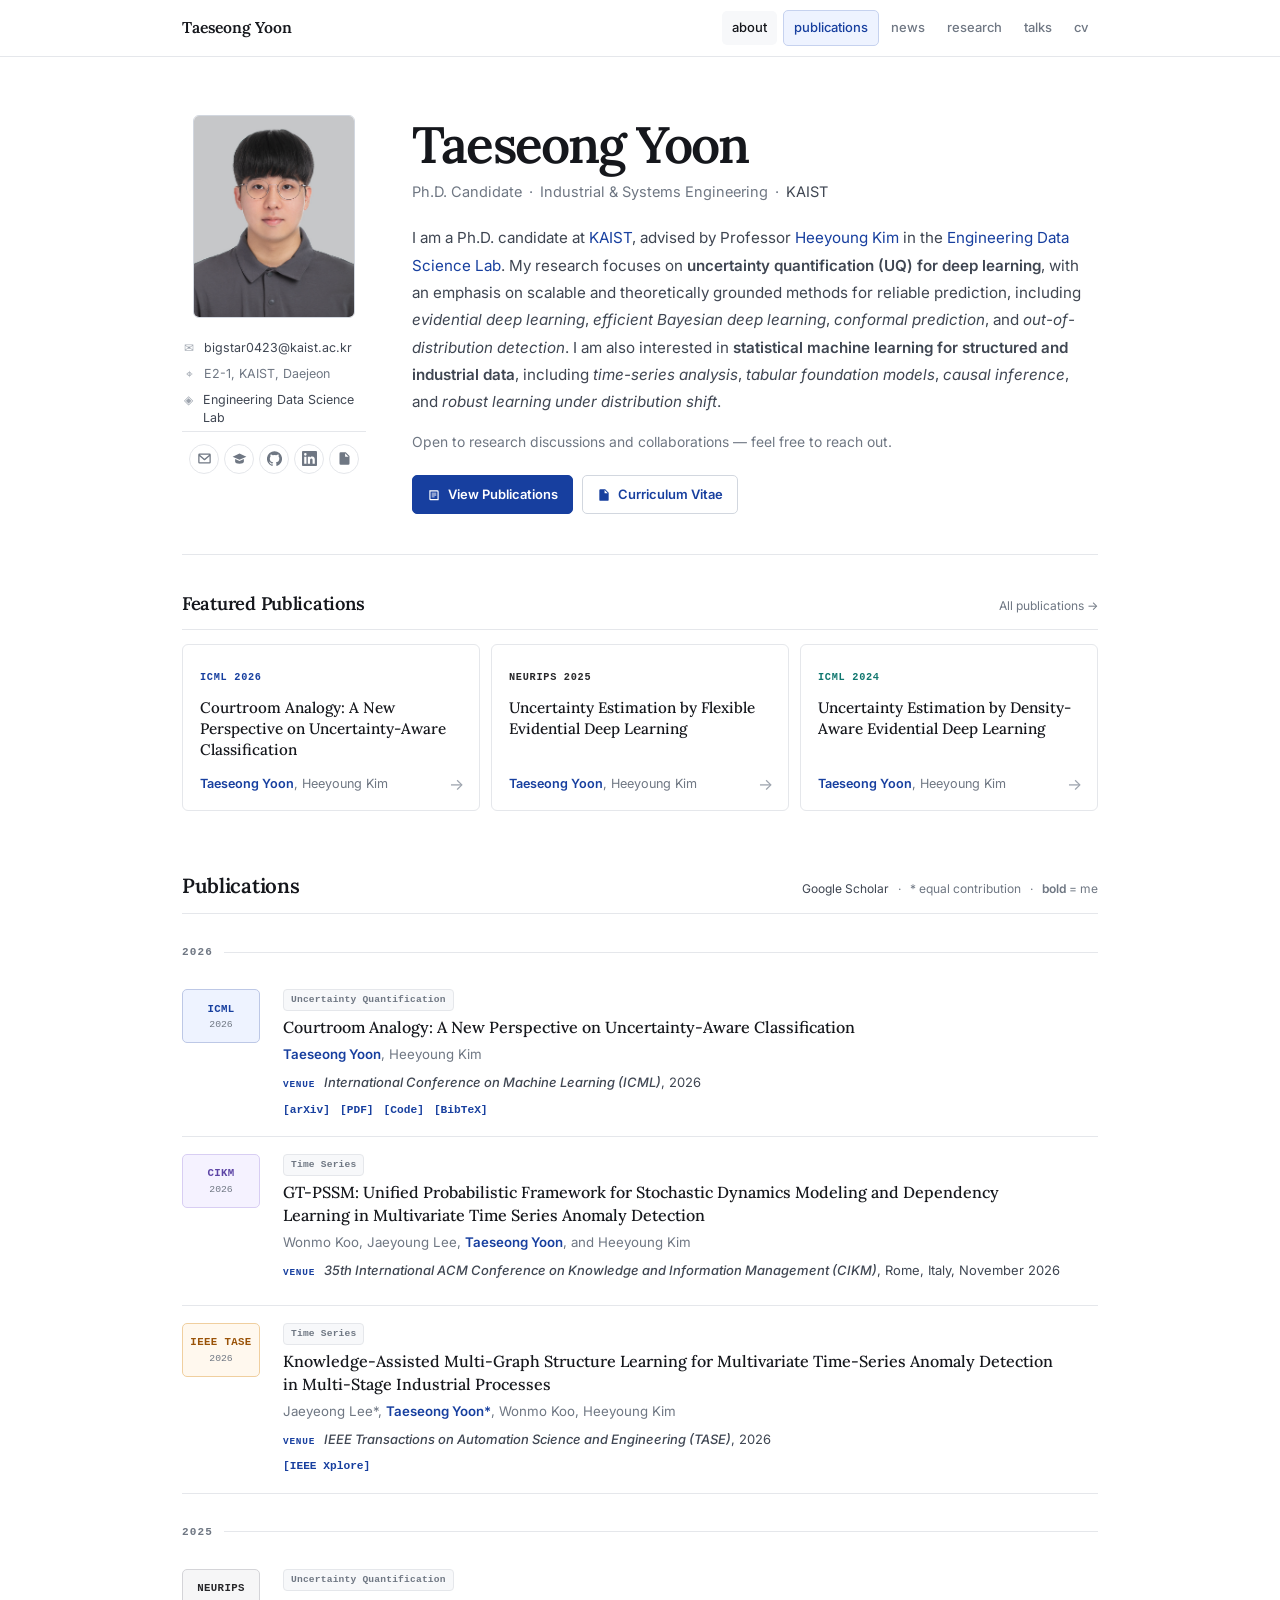
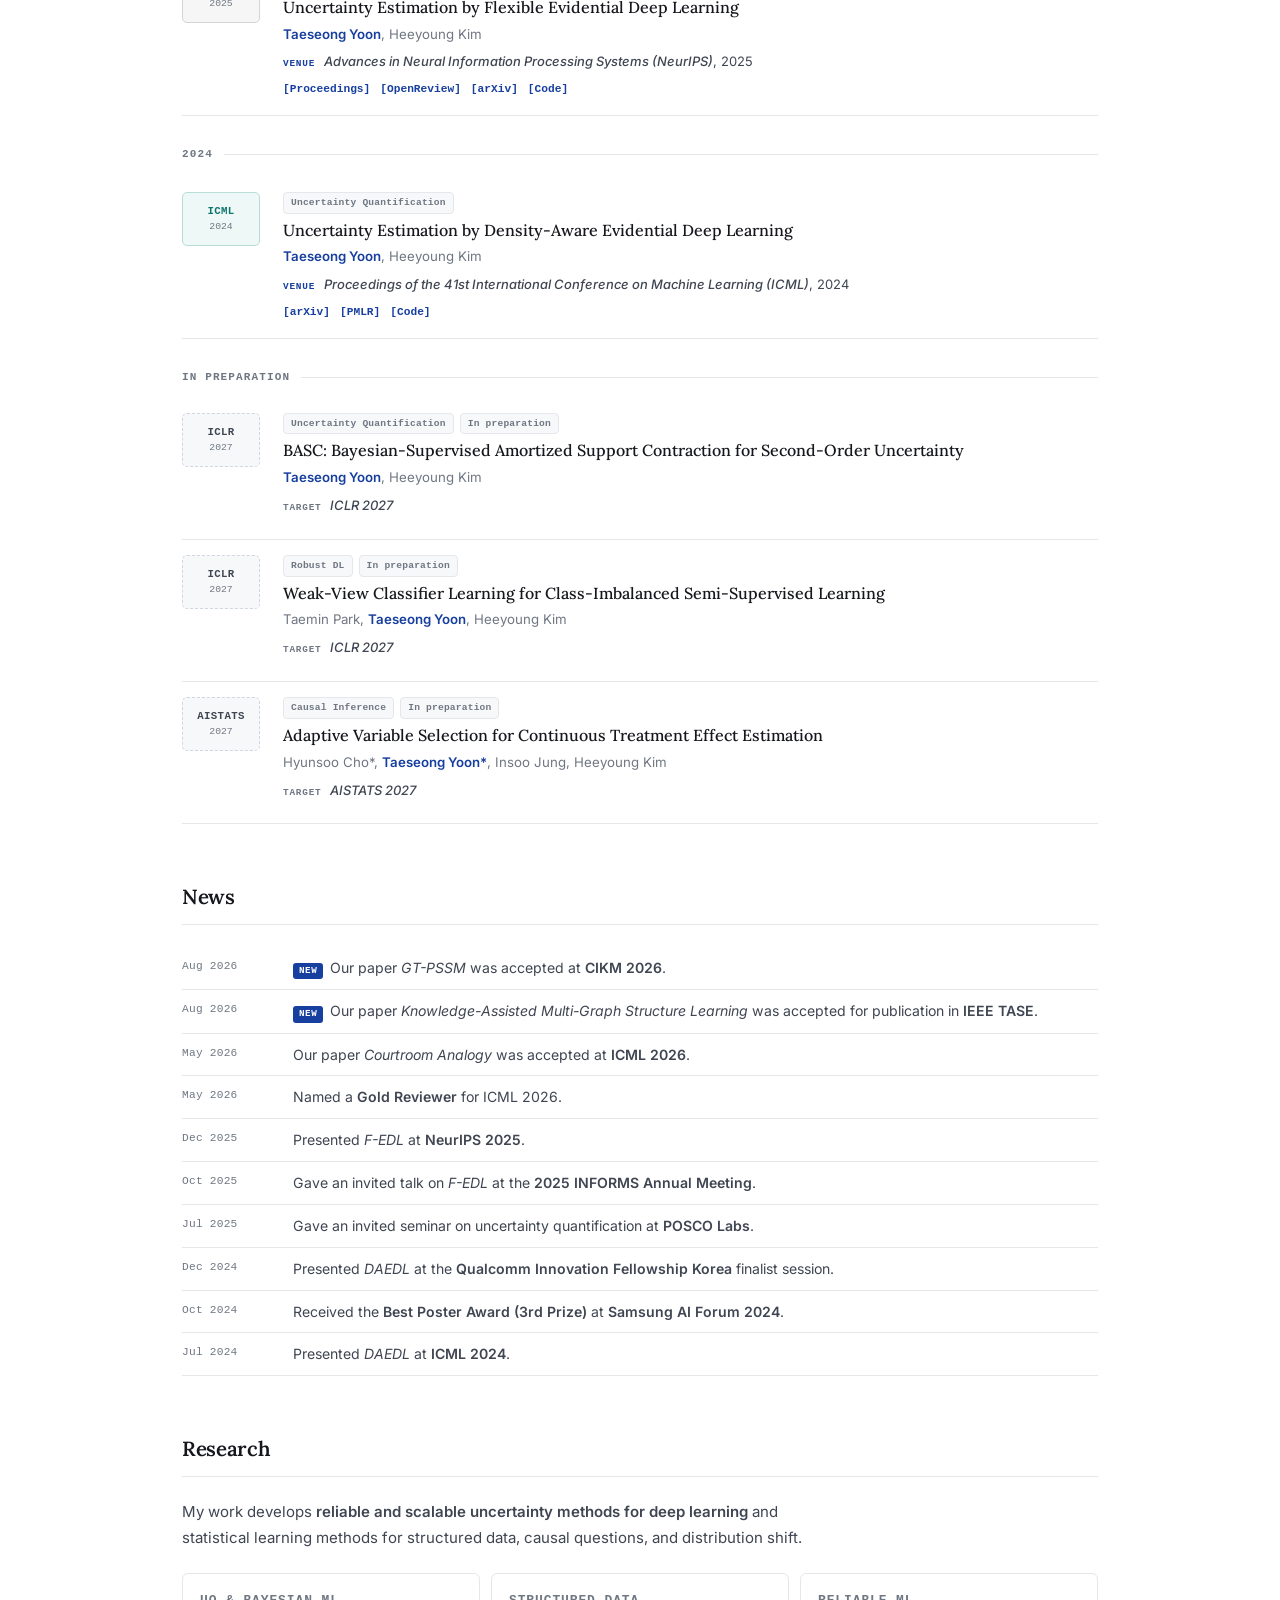
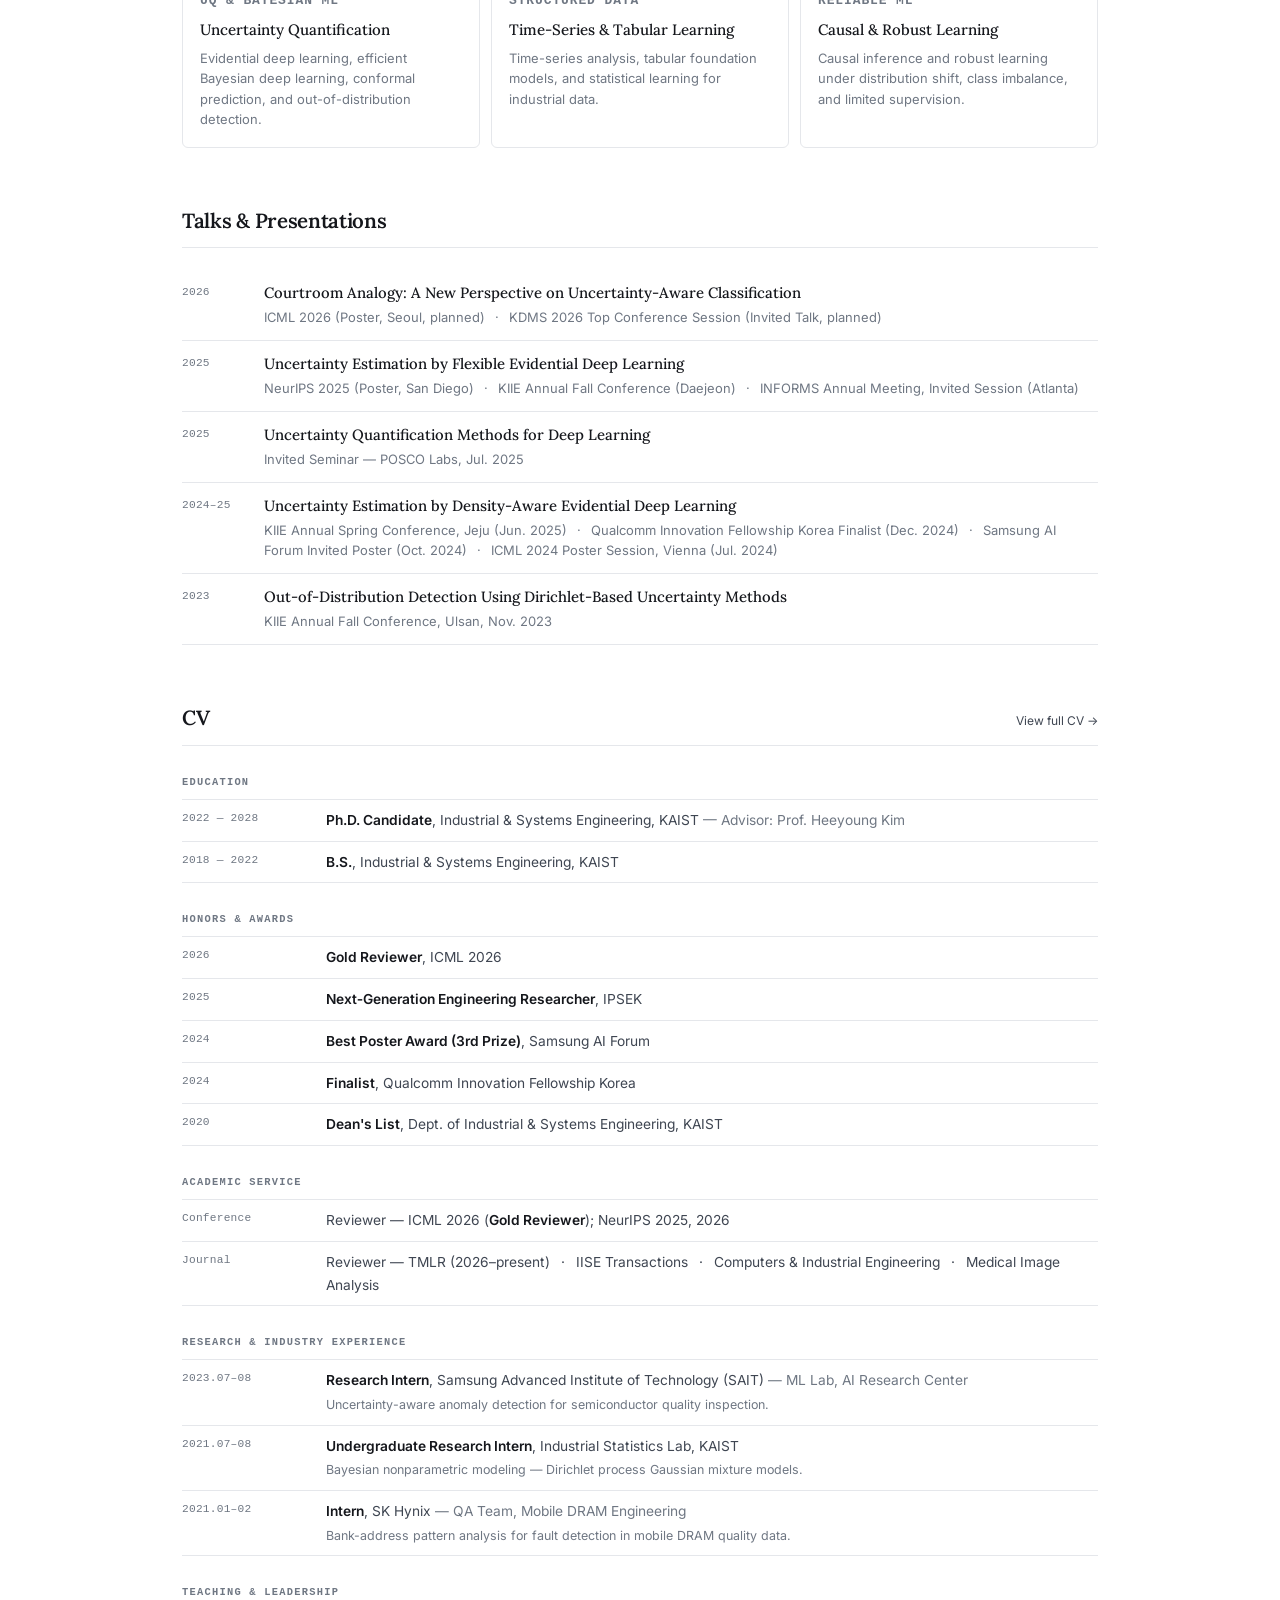
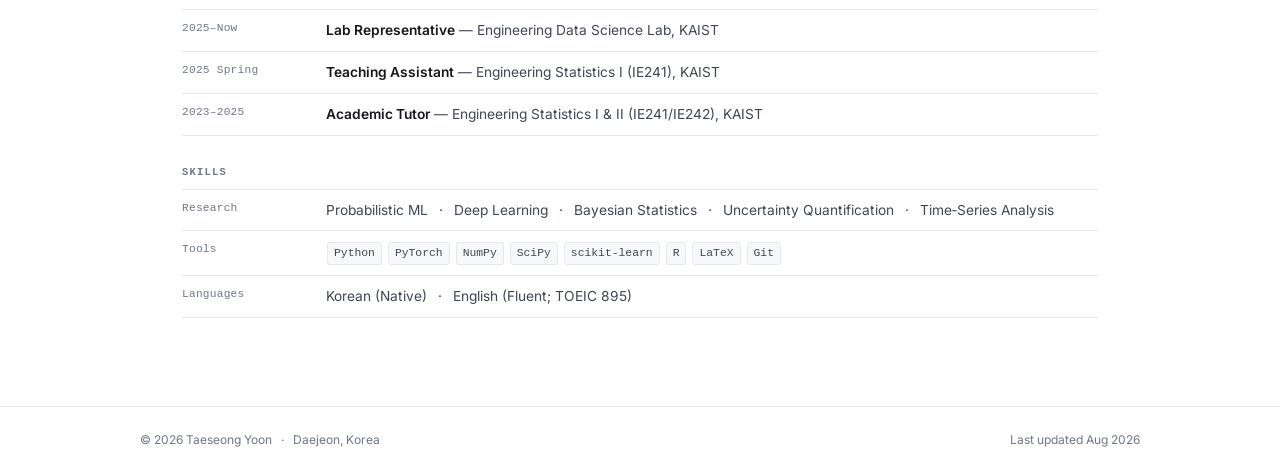
==== commit 2ed4f78d: "Update index.html" ====
--- a/index.html
+++ b/index.html
@@ -178,7 +178,7 @@
 <span class="tpill tpill-ts">Time Series</span>
 </div>
 <h4>GT-PSSM: Unified Probabilistic Framework for Stochastic Dynamics Modeling and Dependency Learning in Multivariate Time Series Anomaly Detection</h4>
-<p class="authors">W. Koo, J. Lee, <strong>T. Yoon</strong>, and H. Kim</p>
+<p class="authors">Wonmo Koo, Jaeyoung Lee, <strong>Taeseong Yoon</strong>, and Heeyoung Kim</p>
 <p class="venue-line"><span class="venue-label">Venue</span><span class="venue-text"><em>35th International ACM Conference on Knowledge and Information Management (CIKM)</em>, Rome, Italy, November 2026</span></p>
 </div>
 </article>
@@ -261,7 +261,7 @@
 <span class="spill spill-prep">In preparation</span>
 </div>
 <h4>Weak-View Classifier Learning for Class-Imbalanced Semi-Supervised Learning</h4>
-<p class="authors">T. Park, <strong>T. Yoon</strong>, H. Kim</p>
+<p class="authors">Taemin Park, <strong>Taeseong Yoon</strong>, Heeyoung Kim</p>
 <p class="venue-line status-line"><span class="venue-label">Target</span><span class="venue-text"><em>ICLR 2027</em></span></p>
 </div>
 </article>
@@ -273,7 +273,7 @@
 <span class="spill spill-prep">In preparation</span>
 </div>
 <h4>Adaptive Variable Selection for Continuous Treatment Effect Estimation</h4>
-<p class="authors">H. Cho*, <strong>T. Yoon*</strong>, I. Jeong, H. Kim</p>
+<p class="authors">Hyunsoo Cho*, <strong>Taeseong Yoon*</strong>, Insoo Jung, Heeyoung Kim</p>
 <p class="venue-line status-line"><span class="venue-label">Target</span><span class="venue-text"><em>AISTATS 2027</em></span></p>
 </div>
 </article>
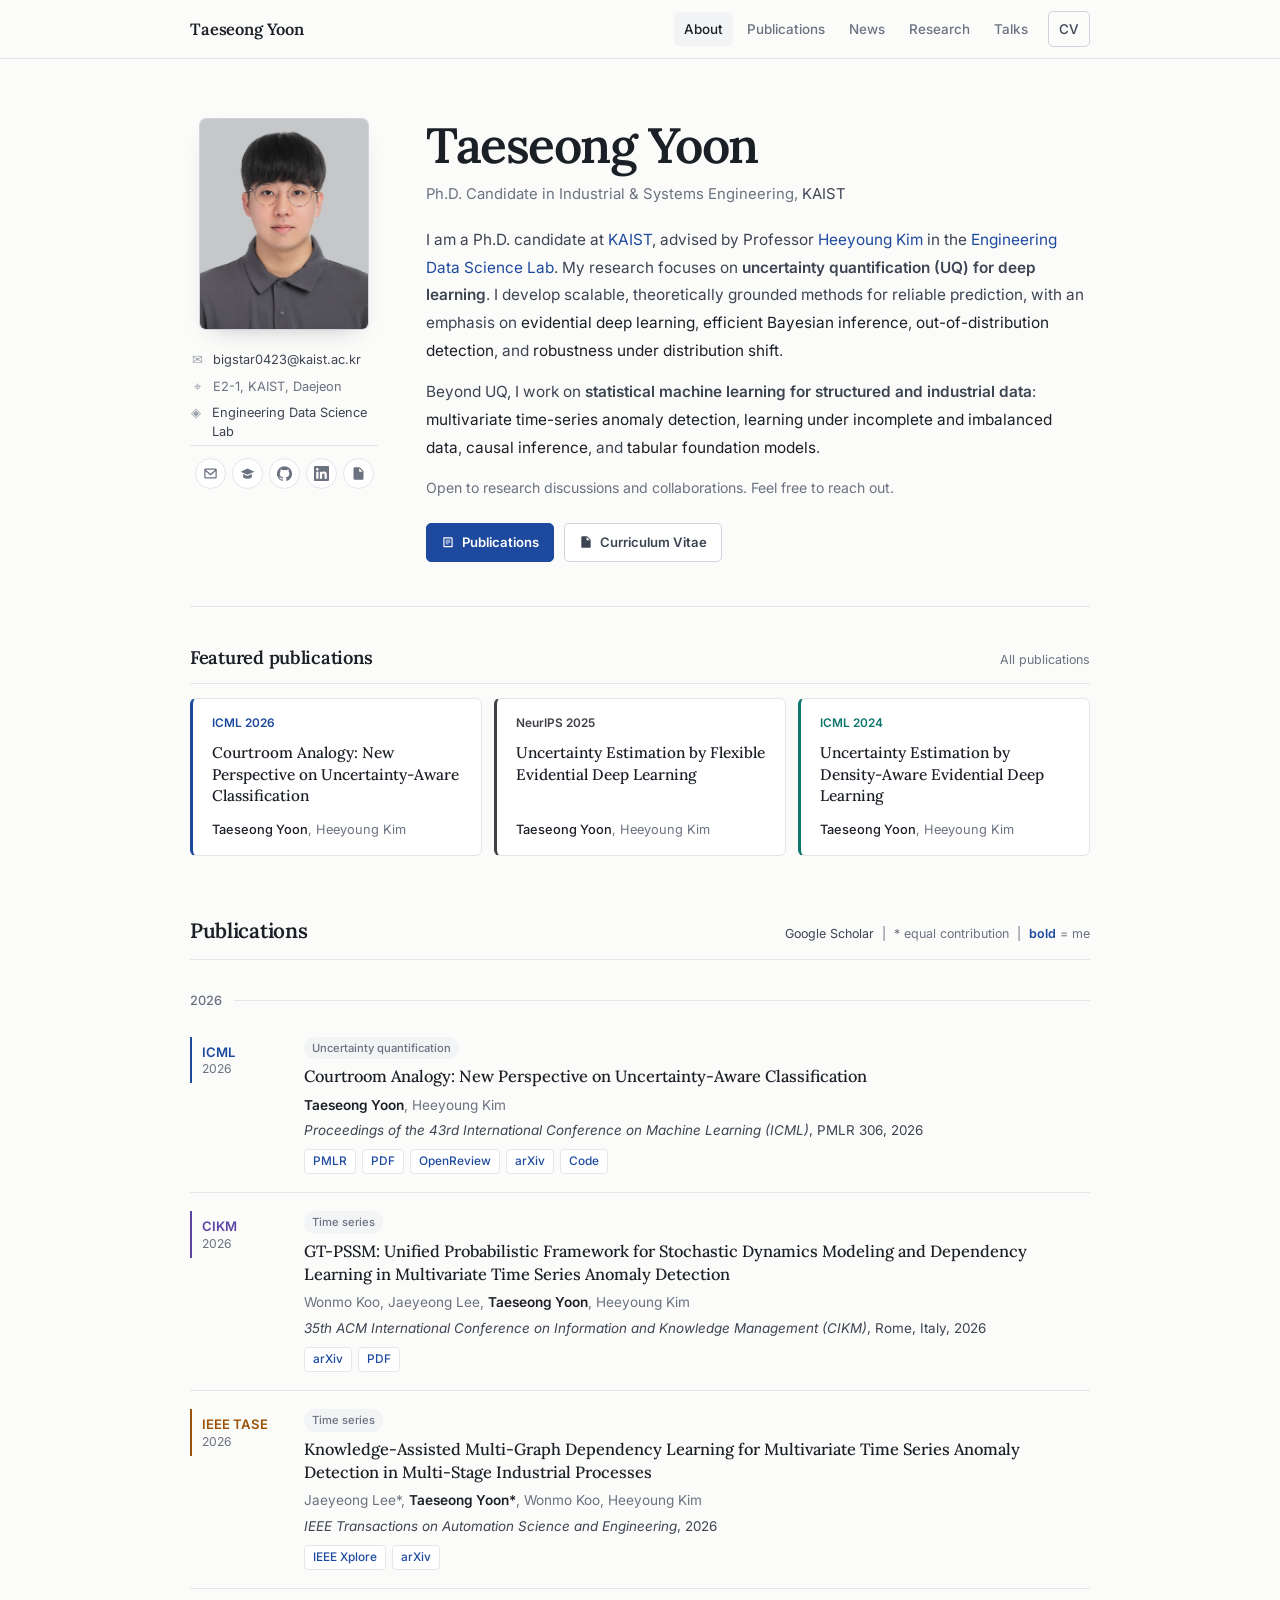
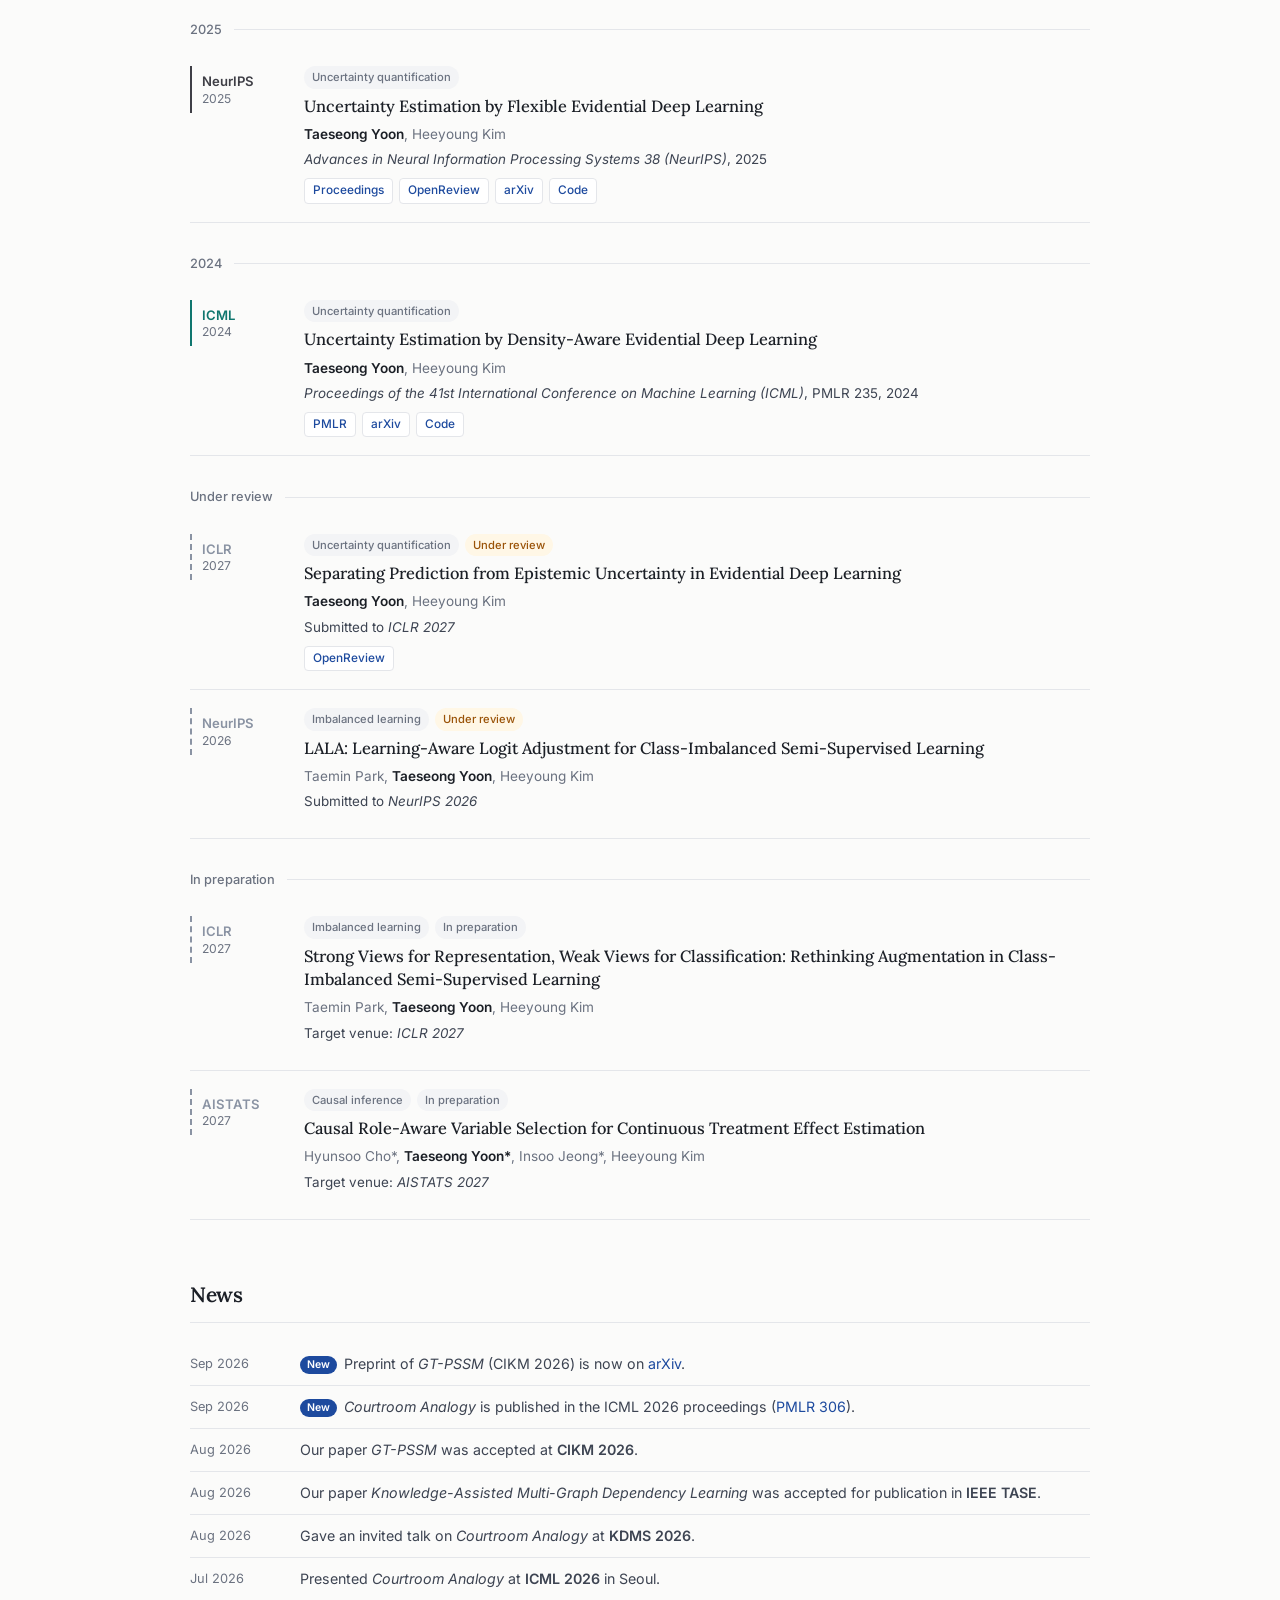
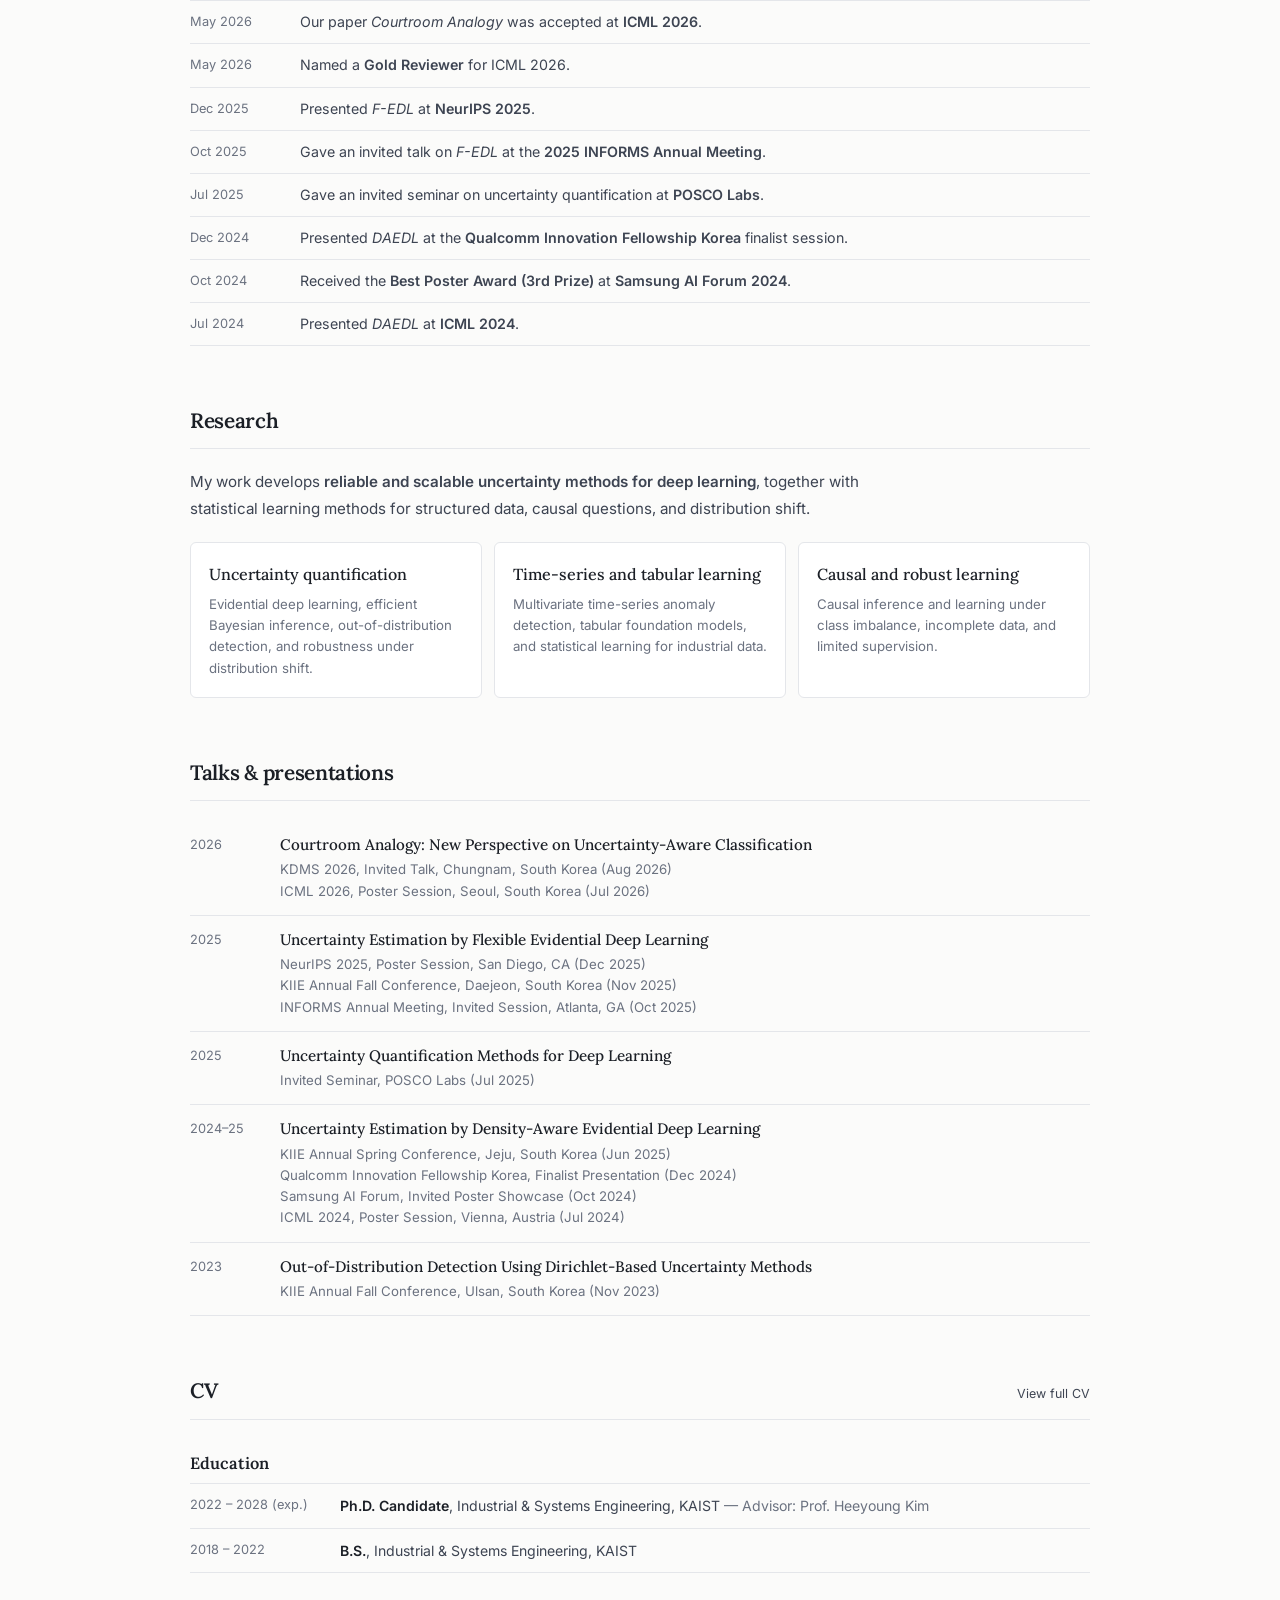
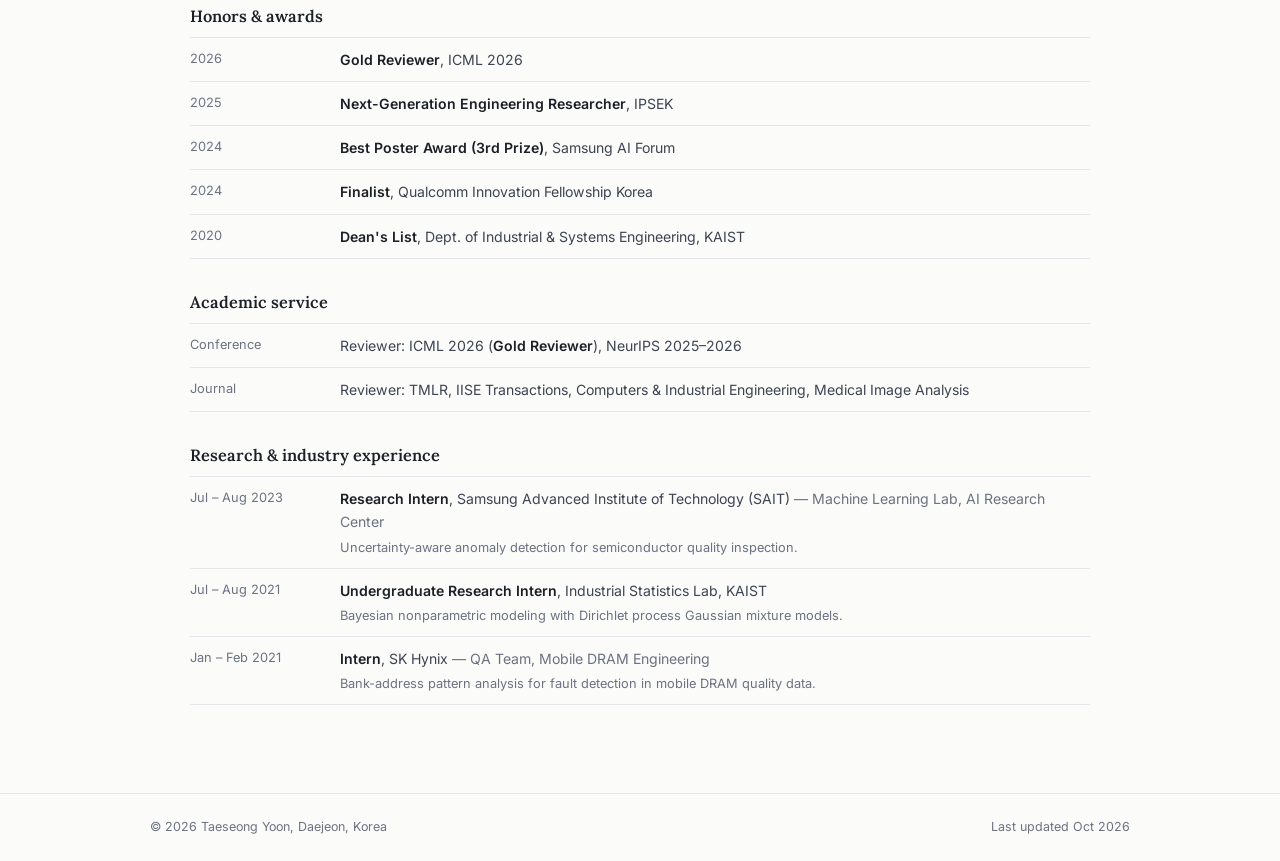
==== commit b54ee651: "Add files via upload" ====
--- a/index.html
+++ b/index.html
@@ -1,5 +1,4 @@
 <!DOCTYPE html>
-
 <html lang="en">
 <head>
 <meta charset="utf-8"/>
@@ -12,29 +11,27 @@
 <meta content="Ph.D. candidate at KAIST researching uncertainty quantification for deep learning." property="og:description"/>
 <link href="https://fonts.googleapis.com" rel="preconnect"/>
 <link crossorigin="" href="https://fonts.gstatic.com" rel="preconnect"/>
-<link href="https://fonts.googleapis.com/css2?family=Inter:wght@300;400;500;600&amp;family=Lora:ital,wght@0,400;0,500;0,600;1,400;1,500&amp;display=swap" rel="stylesheet"/>
-<link href="style.css?v=20260813f" rel="stylesheet"/>
+<link href="https://fonts.googleapis.com/css2?family=Inter:wght@400;500;600&amp;family=Lora:ital,wght@0,400;0,500;0,600;1,400;1,500&amp;display=swap" rel="stylesheet"/>
+<link href="style.css?v=20261006" rel="stylesheet"/>
 </head>
 <body>
 <a class="skip-link" href="#main">Skip to content</a>
-<!-- Nav -->
 <header class="topbar">
 <nav aria-label="Primary" class="nav">
 <a class="brand" href="#home">Taeseong Yoon</a>
-<button aria-expanded="false" aria-label="Toggle navigation" class="nav-toggle">
-<span></span><span></span><span></span>
-</button>
+<button aria-expanded="false" aria-label="Toggle navigation" class="nav-toggle"><span></span><span></span><span></span></button>
 <ul class="nav-links" id="nav-links">
-<li><a class="active" href="#home">about</a></li>
-<li><a class="nav-publications" href="#publications">publications</a></li>
-<li><a href="#news">news</a></li>
-<li><a href="#research">research</a></li>
-<li><a href="#talks">talks</a></li>
-<li><a href="#cv">cv</a></li>
+<li><a class="active" href="#home">About</a></li>
+<li><a href="#publications">Publications</a></li>
+<li><a href="#news">News</a></li>
+<li><a href="#research">Research</a></li>
+<li><a href="#talks">Talks</a></li>
+<li><a class="nav-cv" href="cv.html">CV</a></li>
 </ul>
 </nav>
 </header>
 <main id="main">
+
 <!-- Hero -->
 <section class="hero" id="home">
 <aside class="profile">
@@ -44,449 +41,366 @@
 </div>
 <div>
 <ul class="contact-list">
-<li>
-<span aria-hidden="true" class="icon">✉</span>
-<a href="mailto:bigstar0423@kaist.ac.kr">bigstar0423@kaist.ac.kr</a>
-</li>
-<li>
-<span aria-hidden="true" class="icon">⌖</span>
-              E2-1, KAIST, Daejeon
-            </li>
-<li>
-<span aria-hidden="true" class="icon">◈</span>
-<a href="https://eds.kaist.ac.kr/">Engineering Data Science Lab</a>
-</li>
+<li><span aria-hidden="true" class="icon">✉</span><a href="mailto:bigstar0423@kaist.ac.kr">bigstar0423@kaist.ac.kr</a></li>
+<li><span aria-hidden="true" class="icon">⌖</span>E2-1, KAIST, Daejeon</li>
+<li><span aria-hidden="true" class="icon">◈</span><a href="https://eds.kaist.ac.kr/">Engineering Data Science Lab</a></li>
 </ul>
 <div class="socials">
-<a aria-label="Email" href="mailto:bigstar0423@kaist.ac.kr" title="Email">
-<svg fill="currentColor" height="15" viewbox="0 0 24 24" width="15"><path d="M2 6a2 2 0 0 1 2-2h16a2 2 0 0 1 2 2v12a2 2 0 0 1-2 2H4a2 2 0 0 1-2-2V6Zm2.4 0L12 12.5 19.6 6H4.4ZM20 8.3l-7.4 6.4a1 1 0 0 1-1.2 0L4 8.3V18h16V8.3Z"></path></svg>
-</a>
-<a aria-label="Google Scholar" href="https://scholar.google.com/citations?hl=ko&amp;user=MSiVD2gAAAAJ" title="Google Scholar">
-<svg fill="currentColor" height="15" viewbox="0 0 24 24" width="15"><path d="M12 14 1 9l11-5 11 5-11 5Zm0 2 7-3.2v4.4c0 1.7-3.1 3.2-7 3.2s-7-1.5-7-3.2v-4.4L12 16Z"></path></svg>
-</a>
-<a aria-label="GitHub" href="https://github.com/TaeseongYoon" title="GitHub">
-<svg fill="currentColor" height="15" viewbox="0 0 24 24" width="15"><path d="M12 .5a12 12 0 0 0-3.8 23.4c.6.1.8-.3.8-.6v-2c-3.3.7-4-1.4-4-1.4-.6-1.4-1.4-1.8-1.4-1.8-1.1-.8.1-.8.1-.8 1.2.1 1.9 1.2 1.9 1.2 1.1 1.9 2.9 1.4 3.6 1 .1-.8.4-1.4.8-1.7-2.7-.3-5.5-1.3-5.5-6 0-1.3.5-2.4 1.2-3.2-.1-.3-.5-1.5.1-3.1 0 0 1-.3 3.3 1.2a11 11 0 0 1 6 0c2.3-1.5 3.3-1.2 3.3-1.2.6 1.6.2 2.8.1 3.1.8.8 1.2 1.9 1.2 3.2 0 4.6-2.8 5.7-5.5 6 .4.4.8 1.1.8 2.2v3.3c0 .3.2.7.8.6A12 12 0 0 0 12 .5Z"></path></svg>
-</a>
-<a aria-label="LinkedIn" href="https://www.linkedin.com/in/taeseong-yoon-3ba757208" title="LinkedIn">
-<svg fill="currentColor" height="15" viewbox="0 0 24 24" width="15"><path d="M20.45 20.45h-3.55v-5.57c0-1.33-.03-3.04-1.85-3.04-1.85 0-2.14 1.45-2.14 2.94v5.67H9.36V9h3.41v1.56h.05c.48-.9 1.64-1.85 3.37-1.85 3.6 0 4.27 2.37 4.27 5.45v6.29ZM5.34 7.43a2.06 2.06 0 1 1 0-4.12 2.06 2.06 0 0 1 0 4.12ZM7.12 20.45H3.56V9h3.56v11.45ZM22.22 0H1.77C.79 0 0 .78 0 1.74v20.52C0 23.22.79 24 1.77 24h20.45c.98 0 1.78-.78 1.78-1.74V1.74C24 .78 23.2 0 22.22 0Z"></path></svg>
-</a>
-<a aria-label="CV" href="https://www.overleaf.com/read/jbgbnhqspqhc#0cef22" title="CV">
-<svg fill="currentColor" height="15" viewbox="0 0 24 24" width="15"><path d="M14 2H6a2 2 0 0 0-2 2v16a2 2 0 0 0 2 2h12a2 2 0 0 0 2-2V8l-6-6Zm-1 7V3.5L18.5 9H13Z"></path></svg>
-</a>
+<a aria-label="Email" href="mailto:bigstar0423@kaist.ac.kr" title="Email"><svg fill="currentColor" height="15" viewbox="0 0 24 24" width="15"><path d="M2 6a2 2 0 0 1 2-2h16a2 2 0 0 1 2 2v12a2 2 0 0 1-2 2H4a2 2 0 0 1-2-2V6Zm2.4 0L12 12.5 19.6 6H4.4ZM20 8.3l-7.4 6.4a1 1 0 0 1-1.2 0L4 8.3V18h16V8.3Z"></path></svg></a>
+<a aria-label="Google Scholar" href="https://scholar.google.com/citations?hl=ko&amp;user=MSiVD2gAAAAJ" title="Google Scholar"><svg fill="currentColor" height="15" viewbox="0 0 24 24" width="15"><path d="M12 14 1 9l11-5 11 5-11 5Zm0 2 7-3.2v4.4c0 1.7-3.1 3.2-7 3.2s-7-1.5-7-3.2v-4.4L12 16Z"></path></svg></a>
+<a aria-label="GitHub" href="https://github.com/TaeseongYoon" title="GitHub"><svg fill="currentColor" height="15" viewbox="0 0 24 24" width="15"><path d="M12 .5a12 12 0 0 0-3.8 23.4c.6.1.8-.3.8-.6v-2c-3.3.7-4-1.4-4-1.4-.6-1.4-1.4-1.8-1.4-1.8-1.1-.8.1-.8.1-.8 1.2.1 1.9 1.2 1.9 1.2 1.1 1.9 2.9 1.4 3.6 1 .1-.8.4-1.4.8-1.7-2.7-.3-5.5-1.3-5.5-6 0-1.3.5-2.4 1.2-3.2-.1-.3-.5-1.5.1-3.1 0 0 1-.3 3.3 1.2a11 11 0 0 1 6 0c2.3-1.5 3.3-1.2 3.3-1.2.6 1.6.2 2.8.1 3.1.8.8 1.2 1.9 1.2 3.2 0 4.6-2.8 5.7-5.5 6 .4.4.8 1.1.8 2.2v3.3c0 .3.2.7.8.6A12 12 0 0 0 12 .5Z"></path></svg></a>
+<a aria-label="LinkedIn" href="https://www.linkedin.com/in/taeseong-yoon-3ba757208" title="LinkedIn"><svg fill="currentColor" height="15" viewbox="0 0 24 24" width="15"><path d="M20.45 20.45h-3.55v-5.57c0-1.33-.03-3.04-1.85-3.04-1.85 0-2.14 1.45-2.14 2.94v5.67H9.36V9h3.41v1.56h.05c.48-.9 1.64-1.85 3.37-1.85 3.6 0 4.27 2.37 4.27 5.45v6.29ZM5.34 7.43a2.06 2.06 0 1 1 0-4.12 2.06 2.06 0 0 1 0 4.12ZM7.12 20.45H3.56V9h3.56v11.45ZM22.22 0H1.77C.79 0 0 .78 0 1.74v20.52C0 23.22.79 24 1.77 24h20.45c.98 0 1.78-.78 1.78-1.74V1.74C24 .78 23.2 0 22.22 0Z"></path></svg></a>
+<a aria-label="CV" href="cv.html" title="CV"><svg fill="currentColor" height="15" viewbox="0 0 24 24" width="15"><path d="M14 2H6a2 2 0 0 0-2 2v16a2 2 0 0 0 2 2h12a2 2 0 0 0 2-2V8l-6-6Zm-1 7V3.5L18.5 9H13Z"></path></svg></a>
 </div>
 </div>
 </aside>
 <div>
 <div class="hero-head">
 <h1 class="display">Taeseong Yoon</h1>
-<p class="subtitle">Ph.D. Candidate  ·  Industrial &amp; Systems Engineering  ·  <a href="https://kaist.ac.kr">KAIST</a></p>
+<p class="subtitle">Ph.D. Candidate in Industrial &amp; Systems Engineering, <a href="https://kaist.ac.kr">KAIST</a></p>
 </div>
 <div class="bio">
 <p>
-  I am a Ph.D. candidate at <a href="https://kaist.ac.kr">KAIST</a>, advised by
-  Professor <a href="https://eds.kaist.ac.kr/">Heeyoung Kim</a> in the
-  <a href="https://eds.kaist.ac.kr/">Engineering Data Science Lab</a>.
-  My research focuses on <strong>uncertainty quantification (UQ) for deep learning</strong>,
-  with an emphasis on scalable and theoretically grounded methods for reliable prediction,
-  including <em>evidential deep learning</em>, <em>efficient Bayesian deep learning</em>,
-  <em>conformal prediction</em>, and <em>out-of-distribution detection</em>.
-  I am also interested in <strong>statistical machine learning for structured and industrial data</strong>,
-  including <em>time-series analysis</em>, <em>tabular foundation models</em>,
-  <em>causal inference</em>, and <em>robust learning under distribution shift</em>.
+I am a Ph.D. candidate at <a href="https://kaist.ac.kr">KAIST</a>, advised by
+Professor <a href="https://eds.kaist.ac.kr/">Heeyoung Kim</a> in the
+<a href="https://eds.kaist.ac.kr/">Engineering Data Science Lab</a>.
+My research focuses on <strong>uncertainty quantification (UQ) for deep learning</strong>.
+I develop scalable, theoretically grounded methods for reliable prediction, with an emphasis on
+<em>evidential deep learning</em>, <em>efficient Bayesian inference</em>,
+<em>out-of-distribution detection</em>, and <em>robustness under distribution shift</em>.
 </p>
-<p class="open-to">Open to research discussions and collaborations — feel free to reach out.</p>
+<p>
+Beyond UQ, I work on <strong>statistical machine learning for structured and industrial data</strong>:
+<em>multivariate time-series anomaly detection</em>, <em>learning under incomplete and imbalanced data</em>,
+<em>causal inference</em>, and <em>tabular foundation models</em>.
+</p>
+<p class="open-to">Open to research discussions and collaborations. Feel free to reach out.</p>
 <div class="cv-cta">
 <a class="cv-btn" href="#publications">
 <svg fill="currentColor" height="14" viewbox="0 0 24 24" width="14"><path d="M4 4h13.5a2.5 2.5 0 0 1 2.5 2.5V20a1 1 0 0 1-1 1H6a2 2 0 0 1-2-2V4Zm2 14a1 1 0 0 0 1 1h11V6.5a.5.5 0 0 0-.5-.5H6v12ZM8 8h8v1.5H8V8Zm0 3.25h8v1.5H8v-1.5ZM8 14.5h5V16H8v-1.5Z"></path></svg>
-              View Publications
-            </a>
-<a class="cv-btn cv-btn-outline" href="https://www.overleaf.com/read/jbgbnhqspqhc#0cef22" rel="noopener" target="_blank">
+Publications
+</a>
+<a class="cv-btn cv-btn-outline" href="cv.html">
 <svg fill="currentColor" height="14" viewbox="0 0 24 24" width="14"><path d="M14 2H6a2 2 0 0 0-2 2v16a2 2 0 0 0 2 2h12a2 2 0 0 0 2-2V8l-6-6Zm-1 7V3.5L18.5 9H13Z"></path></svg>
-              Curriculum Vitae
-            </a>
-</div>
-</div>
-</div>
-</section>
-<!-- Selected Publications (featured on landing) -->
+Curriculum Vitae
+</a>
+</div>
+</div>
+</div>
+</section>
+
+<!-- Featured publications -->
 <section aria-labelledby="featured-publications-title" class="featured-pubs-wrap">
 <div class="featured-pubs-head">
-<h2 class="featured-pubs-title" id="featured-publications-title">Featured Publications</h2>
-<a class="featured-pubs-all" href="#publications">All publications →</a>
+<h2 class="featured-pubs-title" id="featured-publications-title">Featured publications</h2>
+<a class="featured-pubs-all" href="#publications">All publications</a>
 </div>
 <div class="featured-pubs">
-<a class="fp-card" href="https://arxiv.org/abs/2605.25616" rel="noopener" target="_blank">
-<div class="fp-top">
-<span class="fp-venue fp-venue-icml26">ICML 2026</span>
-</div>
-<h3 class="fp-title">Courtroom Analogy: A New Perspective on Uncertainty-Aware Classification</h3>
+<a class="fp-card fp-icml26" href="https://proceedings.mlr.press/v306/yoon26c.html" rel="noopener" target="_blank">
+<span class="fp-venue">ICML 2026</span>
+<h3 class="fp-title">Courtroom Analogy: New Perspective on Uncertainty-Aware Classification</h3>
 <p class="fp-authors"><strong>Taeseong Yoon</strong>, Heeyoung Kim</p>
-<span aria-hidden="true" class="fp-arrow">→</span>
 </a>
-<a class="fp-card" href="https://proceedings.neurips.cc/paper_files/paper/2025/hash/abf0ea3ae33d1a931483e327ff8d94f8-Abstract-Conference.html" rel="noopener" target="_blank">
-<div class="fp-top">
-<span class="fp-venue fp-venue-neurips">NeurIPS 2025</span>
-</div>
+<a class="fp-card fp-neurips" href="https://proceedings.neurips.cc/paper_files/paper/2025/hash/abf0ea3ae33d1a931483e327ff8d94f8-Abstract-Conference.html" rel="noopener" target="_blank">
+<span class="fp-venue">NeurIPS 2025</span>
 <h3 class="fp-title">Uncertainty Estimation by Flexible Evidential Deep Learning</h3>
 <p class="fp-authors"><strong>Taeseong Yoon</strong>, Heeyoung Kim</p>
-<span aria-hidden="true" class="fp-arrow">→</span>
 </a>
-<a class="fp-card" href="https://proceedings.mlr.press/v235/yoon24a.html" rel="noopener" target="_blank">
-<div class="fp-top">
-<span class="fp-venue fp-venue-icml24">ICML 2024</span>
-</div>
+<a class="fp-card fp-icml24" href="https://proceedings.mlr.press/v235/yoon24a.html" rel="noopener" target="_blank">
+<span class="fp-venue">ICML 2024</span>
 <h3 class="fp-title">Uncertainty Estimation by Density-Aware Evidential Deep Learning</h3>
 <p class="fp-authors"><strong>Taeseong Yoon</strong>, Heeyoung Kim</p>
-<span aria-hidden="true" class="fp-arrow">→</span>
 </a>
 </div>
 </section>
+
 <!-- Publications -->
 <section class="block" id="publications">
 <div class="section-header">
 <h2 class="block-title">Publications</h2>
-<span class="section-meta">
-<a href="https://scholar.google.com/citations?hl=ko&amp;user=MSiVD2gAAAAJ">Google Scholar</a>
-           ·  * equal contribution  ·  <strong class="self-mark">bold</strong> = me
-        </span>
-</div>
+<span class="section-meta"><a href="https://scholar.google.com/citations?hl=ko&amp;user=MSiVD2gAAAAJ">Google Scholar</a> &nbsp;|&nbsp; * equal contribution &nbsp;|&nbsp; <strong class="self-mark">bold</strong> = me</span>
+</div>
+
 <p class="year-label">2026</p>
+
 <article class="paper paper-icml">
-<div class="paper-chip paper-chip-icml"><span class="chip-venue">ICML</span><span class="chip-year">2026</span></div>
-<div class="paper-body">
-<div class="tag-row">
-<span class="tpill tpill-uq">Uncertainty Quantification</span>
-</div>
-<h4>Courtroom Analogy: A New Perspective on Uncertainty‑Aware Classification</h4>
+<div class="paper-chip"><span class="chip-venue">ICML</span><span class="chip-year">2026</span></div>
+<div class="paper-body">
+<div class="tag-row"><span class="tpill">Uncertainty quantification</span></div>
+<h4>Courtroom Analogy: New Perspective on Uncertainty-Aware Classification</h4>
 <p class="authors"><strong>Taeseong Yoon</strong>, Heeyoung Kim</p>
-<p class="venue-line">
-<span class="venue-label">Venue</span>
-<span class="venue-text"><em>International Conference on Machine Learning (ICML)</em>, 2026</span>
-</p>
+<span class="venue-text"><em>Proceedings of the 43rd International Conference on Machine Learning (ICML)</em>, PMLR 306, 2026</span>
 <div class="links">
-<a href="https://arxiv.org/abs/2605.25616">[arXiv]</a>
-<a href="https://arxiv.org/pdf/2605.25616">[PDF]</a>
-<a href="#">[Code]</a>
-<a href="#">[BibTeX]</a>
-</div>
-</div>
-</article>
+<a href="https://proceedings.mlr.press/v306/yoon26c.html">PMLR</a>
+<a href="https://proceedings.mlr.press/v306/yoon26c/yoon26c.pdf">PDF</a>
+<a href="https://openreview.net/forum?id=dv1mWhkbct">OpenReview</a>
+<a href="https://arxiv.org/abs/2605.25616">arXiv</a>
+<a href="https://github.com/TaeseongYoon/MoDEX">Code</a>
+</div>
+</div>
+</article>
+
 <article class="paper paper-cikm" id="gt-pssm">
-<div class="paper-chip paper-chip-cikm"><span class="chip-venue">CIKM</span><span class="chip-year">2026</span></div>
-<div class="paper-body">
-<div class="tag-row">
-<span class="tpill tpill-ts">Time Series</span>
-</div>
+<div class="paper-chip"><span class="chip-venue">CIKM</span><span class="chip-year">2026</span></div>
+<div class="paper-body">
+<div class="tag-row"><span class="tpill">Time series</span></div>
 <h4>GT-PSSM: Unified Probabilistic Framework for Stochastic Dynamics Modeling and Dependency Learning in Multivariate Time Series Anomaly Detection</h4>
-<p class="authors">Wonmo Koo, Jaeyoung Lee, <strong>Taeseong Yoon</strong>, and Heeyoung Kim</p>
-<p class="venue-line"><span class="venue-label">Venue</span><span class="venue-text"><em>35th International ACM Conference on Knowledge and Information Management (CIKM)</em>, Rome, Italy, November 2026</span></p>
-</div>
-</article>
+<p class="authors">Wonmo Koo, Jaeyeong Lee, <strong>Taeseong Yoon</strong>, Heeyoung Kim</p>
+<span class="venue-text"><em>35th ACM International Conference on Information and Knowledge Management (CIKM)</em>, Rome, Italy, 2026</span>
+<div class="links">
+<a href="https://arxiv.org/abs/2609.34161">arXiv</a>
+<a href="https://arxiv.org/pdf/2609.34161">PDF</a>
+</div>
+</div>
+</article>
+
 <article class="paper paper-tase">
-<div class="paper-chip paper-chip-tase"><span class="chip-venue">IEEE TASE</span><span class="chip-year">2026</span></div>
-<div class="paper-body">
-<div class="tag-row">
-<span class="tpill tpill-ts">Time Series</span>
-</div>
-<h4>Knowledge‑Assisted Multi‑Graph Structure Learning for Multivariate Time‑Series Anomaly Detection in Multi‑Stage Industrial Processes</h4>
+<div class="paper-chip"><span class="chip-venue">IEEE TASE</span><span class="chip-year">2026</span></div>
+<div class="paper-body">
+<div class="tag-row"><span class="tpill">Time series</span></div>
+<h4>Knowledge-Assisted Multi-Graph Dependency Learning for Multivariate Time Series Anomaly Detection in Multi-Stage Industrial Processes</h4>
 <p class="authors">Jaeyeong Lee*, <strong>Taeseong Yoon*</strong>, Wonmo Koo, Heeyoung Kim</p>
-<p class="venue-line">
-<span class="venue-label">Venue</span>
-<span class="venue-text"><em>IEEE Transactions on Automation Science and Engineering (TASE)</em>, 2026</span>
-</p>
+<span class="venue-text"><em>IEEE Transactions on Automation Science and Engineering</em>, 2026</span>
 <div class="links">
-<a href="https://ieeexplore.ieee.org/document/11614900/">[IEEE Xplore]</a>
-</div>
-</div>
-</article>
+<a href="https://ieeexplore.ieee.org/document/11614900/">IEEE Xplore</a>
+<a href="https://arxiv.org/abs/2607.15799">arXiv</a>
+</div>
+</div>
+</article>
+
 <p class="year-label">2025</p>
+
 <article class="paper paper-neurips">
-<div class="paper-chip paper-chip-neurips"><span class="chip-venue">NeurIPS</span><span class="chip-year">2025</span></div>
-<div class="paper-body">
-<div class="tag-row">
-<span class="tpill tpill-uq">Uncertainty Quantification</span>
-</div>
+<div class="paper-chip"><span class="chip-venue">NeurIPS</span><span class="chip-year">2025</span></div>
+<div class="paper-body">
+<div class="tag-row"><span class="tpill">Uncertainty quantification</span></div>
 <h4>Uncertainty Estimation by Flexible Evidential Deep Learning</h4>
 <p class="authors"><strong>Taeseong Yoon</strong>, Heeyoung Kim</p>
-<p class="venue-line">
-<span class="venue-label">Venue</span>
-<span class="venue-text"><em>Advances in Neural Information Processing Systems (NeurIPS)</em>, 2025</span>
-</p>
+<span class="venue-text"><em>Advances in Neural Information Processing Systems 38 (NeurIPS)</em>, 2025</span>
 <div class="links">
-<a href="https://proceedings.neurips.cc/paper_files/paper/2025/hash/abf0ea3ae33d1a931483e327ff8d94f8-Abstract-Conference.html">[Proceedings]</a>
-<a href="https://openreview.net/forum?id=N6ujq5Yfwa">[OpenReview]</a>
-<a href="https://arxiv.org/abs/2510.18322">[arXiv]</a>
-<a href="https://github.com/TaeseongYoon/F-EDL">[Code]</a>
-</div>
-</div>
-</article>
+<a href="https://proceedings.neurips.cc/paper_files/paper/2025/hash/abf0ea3ae33d1a931483e327ff8d94f8-Abstract-Conference.html">Proceedings</a>
+<a href="https://openreview.net/forum?id=N6ujq5Yfwa">OpenReview</a>
+<a href="https://arxiv.org/abs/2510.18322">arXiv</a>
+<a href="https://github.com/TaeseongYoon/F-EDL">Code</a>
+</div>
+</div>
+</article>
+
 <p class="year-label">2024</p>
+
 <article class="paper paper-icml24">
-<div class="paper-chip paper-chip-icml24"><span class="chip-venue">ICML</span><span class="chip-year">2024</span></div>
-<div class="paper-body">
-<div class="tag-row">
-<span class="tpill tpill-uq">Uncertainty Quantification</span>
-</div>
-<h4>Uncertainty Estimation by Density‑Aware Evidential Deep Learning</h4>
+<div class="paper-chip"><span class="chip-venue">ICML</span><span class="chip-year">2024</span></div>
+<div class="paper-body">
+<div class="tag-row"><span class="tpill">Uncertainty quantification</span></div>
+<h4>Uncertainty Estimation by Density-Aware Evidential Deep Learning</h4>
 <p class="authors"><strong>Taeseong Yoon</strong>, Heeyoung Kim</p>
-<p class="venue-line">
-<span class="venue-label">Venue</span>
-<span class="venue-text"><em>Proceedings of the 41st International Conference on Machine Learning (ICML)</em>, 2024</span>
-</p>
+<span class="venue-text"><em>Proceedings of the 41st International Conference on Machine Learning (ICML)</em>, PMLR 235, 2024</span>
 <div class="links">
-<a href="https://arxiv.org/abs/2409.08754">[arXiv]</a>
-<a href="https://proceedings.mlr.press/v235/yoon24a.html">[PMLR]</a>
-<a href="https://github.com/TaeseongYoon/DAEDL">[Code]</a>
-</div>
-</div>
-</article>
-<p class="year-label">In Preparation</p>
-<article class="paper compact manuscript">
-<div class="paper-chip paper-chip-target"><span class="chip-venue">ICLR</span><span class="chip-year">2027</span></div>
-<div class="paper-body">
-<div class="tag-row">
-<span class="tpill tpill-uq">Uncertainty Quantification</span>
-<span class="spill spill-prep">In preparation</span>
-</div>
-<h4>BASC: Bayesian-Supervised Amortized Support Contraction for Second-Order Uncertainty</h4>
+<a href="https://proceedings.mlr.press/v235/yoon24a.html">PMLR</a>
+<a href="https://arxiv.org/abs/2409.08754">arXiv</a>
+<a href="https://github.com/TaeseongYoon/DAEDL">Code</a>
+</div>
+</div>
+</article>
+
+<p class="year-label">Under review</p>
+
+<article class="paper paper-target">
+<div class="paper-chip"><span class="chip-venue">ICLR</span><span class="chip-year">2027</span></div>
+<div class="paper-body">
+<div class="tag-row"><span class="tpill">Uncertainty quantification</span><span class="spill spill-review">Under review</span></div>
+<h4>Separating Prediction from Epistemic Uncertainty in Evidential Deep Learning</h4>
 <p class="authors"><strong>Taeseong Yoon</strong>, Heeyoung Kim</p>
-<p class="venue-line status-line"><span class="venue-label">Target</span><span class="venue-text"><em>ICLR 2027</em></span></p>
-</div>
-</article>
-<article class="paper compact manuscript">
-<div class="paper-chip paper-chip-target"><span class="chip-venue">ICLR</span><span class="chip-year">2027</span></div>
-<div class="paper-body">
-<div class="tag-row">
-<span class="tpill tpill-rd">Robust DL</span>
-<span class="spill spill-prep">In preparation</span>
-</div>
-<h4>Weak-View Classifier Learning for Class-Imbalanced Semi-Supervised Learning</h4>
+<span class="venue-text">Submitted to <em>ICLR 2027</em></span>
+<div class="links"><a href="https://openreview.net/forum?id=2tj7pEeVNZ">OpenReview</a></div>
+</div>
+</article>
+
+<article class="paper paper-target">
+<div class="paper-chip"><span class="chip-venue">NeurIPS</span><span class="chip-year">2026</span></div>
+<div class="paper-body">
+<div class="tag-row"><span class="tpill">Imbalanced learning</span><span class="spill spill-review">Under review</span></div>
+<h4>LALA: Learning-Aware Logit Adjustment for Class-Imbalanced Semi-Supervised Learning</h4>
 <p class="authors">Taemin Park, <strong>Taeseong Yoon</strong>, Heeyoung Kim</p>
-<p class="venue-line status-line"><span class="venue-label">Target</span><span class="venue-text"><em>ICLR 2027</em></span></p>
-</div>
-</article>
-<article class="paper compact manuscript">
-<div class="paper-chip paper-chip-target"><span class="chip-venue">AISTATS</span><span class="chip-year">2027</span></div>
-<div class="paper-body">
-<div class="tag-row">
-<span class="tpill tpill-ci">Causal Inference</span>
-<span class="spill spill-prep">In preparation</span>
-</div>
-<h4>Adaptive Variable Selection for Continuous Treatment Effect Estimation</h4>
-<p class="authors">Hyunsoo Cho*, <strong>Taeseong Yoon*</strong>, Insoo Jung, Heeyoung Kim</p>
-<p class="venue-line status-line"><span class="venue-label">Target</span><span class="venue-text"><em>AISTATS 2027</em></span></p>
-</div>
-</article>
-</section>
+<span class="venue-text">Submitted to <em>NeurIPS 2026</em></span>
+</div>
+</article>
+
+<p class="year-label">In preparation</p>
+
+<article class="paper paper-target">
+<div class="paper-chip"><span class="chip-venue">ICLR</span><span class="chip-year">2027</span></div>
+<div class="paper-body">
+<div class="tag-row"><span class="tpill">Imbalanced learning</span><span class="spill spill-prep">In preparation</span></div>
+<h4>Strong Views for Representation, Weak Views for Classification: Rethinking Augmentation in Class-Imbalanced Semi-Supervised Learning</h4>
+<p class="authors">Taemin Park, <strong>Taeseong Yoon</strong>, Heeyoung Kim</p>
+<span class="venue-text">Target venue: <em>ICLR 2027</em></span>
+</div>
+</article>
+
+<article class="paper paper-target">
+<div class="paper-chip"><span class="chip-venue">AISTATS</span><span class="chip-year">2027</span></div>
+<div class="paper-body">
+<div class="tag-row"><span class="tpill">Causal inference</span><span class="spill spill-prep">In preparation</span></div>
+<h4>Causal Role-Aware Variable Selection for Continuous Treatment Effect Estimation</h4>
+<p class="authors">Hyunsoo Cho*, <strong>Taeseong Yoon*</strong>, Insoo Jeong*, Heeyoung Kim</p>
+<span class="venue-text">Target venue: <em>AISTATS 2027</em></span>
+</div>
+</article>
+</section>
+
 <!-- News -->
 <section class="block" id="news">
-<div class="section-header">
-<h2 class="block-title">News</h2>
-</div>
-<ul class="news-list"><li><time>Aug 2026</time><p><span class="badge badge-new">new</span>Our paper <em>GT-PSSM</em> was accepted at <strong>CIKM 2026</strong>.</p></li><li><time>Aug 2026</time><p><span class="badge badge-new">new</span>Our paper <em>Knowledge-Assisted Multi-Graph Structure Learning</em> was accepted for publication in <strong>IEEE TASE</strong>.</p></li><li><time>May 2026</time><p>Our paper <em>Courtroom Analogy</em> was accepted at <strong>ICML 2026</strong>.</p></li><li><time>May 2026</time><p>Named a <strong>Gold Reviewer</strong> for ICML 2026.</p></li><li><time>Dec 2025</time><p>Presented <em>F-EDL</em> at <strong>NeurIPS 2025</strong>.</p></li><li><time>Oct 2025</time><p>Gave an invited talk on <em>F-EDL</em> at the <strong>2025 INFORMS Annual Meeting</strong>.</p></li><li><time>Jul 2025</time><p>Gave an invited seminar on uncertainty quantification at <strong>POSCO Labs</strong>.</p></li><li><time>Dec 2024</time><p>Presented <em>DAEDL</em> at the <strong>Qualcomm Innovation Fellowship Korea</strong> finalist session.</p></li><li><time>Oct 2024</time><p>Received the <strong>Best Poster Award (3rd Prize)</strong> at <strong>Samsung AI Forum 2024</strong>.</p></li><li><time>Jul 2024</time><p>Presented <em>DAEDL</em> at <strong>ICML 2024</strong>.</p></li></ul>
-</section>
+<div class="section-header"><h2 class="block-title">News</h2></div>
+<ul class="news-list">
+<li><time>Sep 2026</time><p><span class="badge">New</span>Preprint of <em>GT-PSSM</em> (CIKM 2026) is now on <a href="https://arxiv.org/abs/2609.34161">arXiv</a>.</p></li>
+<li><time>Sep 2026</time><p><span class="badge">New</span><em>Courtroom Analogy</em> is published in the ICML 2026 proceedings (<a href="https://proceedings.mlr.press/v306/yoon26c.html">PMLR 306</a>).</p></li>
+<li><time>Aug 2026</time><p>Our paper <em>GT-PSSM</em> was accepted at <strong>CIKM 2026</strong>.</p></li>
+<li><time>Aug 2026</time><p>Our paper <em>Knowledge-Assisted Multi-Graph Dependency Learning</em> was accepted for publication in <strong>IEEE TASE</strong>.</p></li>
+<li><time>Aug 2026</time><p>Gave an invited talk on <em>Courtroom Analogy</em> at <strong>KDMS 2026</strong>.</p></li>
+<li><time>Jul 2026</time><p>Presented <em>Courtroom Analogy</em> at <strong>ICML 2026</strong> in Seoul.</p></li>
+<li><time>May 2026</time><p>Our paper <em>Courtroom Analogy</em> was accepted at <strong>ICML 2026</strong>.</p></li>
+<li><time>May 2026</time><p>Named a <strong>Gold Reviewer</strong> for ICML 2026.</p></li>
+<li><time>Dec 2025</time><p>Presented <em>F-EDL</em> at <strong>NeurIPS 2025</strong>.</p></li>
+<li><time>Oct 2025</time><p>Gave an invited talk on <em>F-EDL</em> at the <strong>2025 INFORMS Annual Meeting</strong>.</p></li>
+<li><time>Jul 2025</time><p>Gave an invited seminar on uncertainty quantification at <strong>POSCO Labs</strong>.</p></li>
+<li><time>Dec 2024</time><p>Presented <em>DAEDL</em> at the <strong>Qualcomm Innovation Fellowship Korea</strong> finalist session.</p></li>
+<li><time>Oct 2024</time><p>Received the <strong>Best Poster Award (3rd Prize)</strong> at <strong>Samsung AI Forum 2024</strong>.</p></li>
+<li><time>Jul 2024</time><p>Presented <em>DAEDL</em> at <strong>ICML 2024</strong>.</p></li>
+</ul>
+</section>
+
 <!-- Research -->
 <section class="block" id="research">
-<div class="section-header">
-<h2 class="block-title">Research</h2>
-</div>
+<div class="section-header"><h2 class="block-title">Research</h2></div>
 <p class="research-lead">
-  My work develops <strong>reliable and scalable uncertainty methods for deep learning</strong>
-  and statistical learning methods for structured data, causal questions, and distribution shift.
+My work develops <strong>reliable and scalable uncertainty methods for deep learning</strong>,
+together with statistical learning methods for structured data, causal questions, and distribution shift.
 </p>
 <div class="research-grid">
 <div class="ri-card">
-<p class="ri-label">UQ &amp; Bayesian ML</p>
-<h3>Uncertainty Quantification</h3>
-<p>Evidential deep learning, efficient Bayesian deep learning, conformal prediction, and out-of-distribution detection.</p>
+<h3>Uncertainty quantification</h3>
+<p>Evidential deep learning, efficient Bayesian inference, out-of-distribution detection, and robustness under distribution shift.</p>
 </div>
 <div class="ri-card">
-<p class="ri-label">Structured Data</p>
-<h3>Time-Series &amp; Tabular Learning</h3>
-<p>Time-series analysis, tabular foundation models, and statistical learning for industrial data.</p>
+<h3>Time-series and tabular learning</h3>
+<p>Multivariate time-series anomaly detection, tabular foundation models, and statistical learning for industrial data.</p>
 </div>
 <div class="ri-card">
-<p class="ri-label">Reliable ML</p>
-<h3>Causal &amp; Robust Learning</h3>
-<p>Causal inference and robust learning under distribution shift, class imbalance, and limited supervision.</p>
-</div>
-</div>
-</section>
+<h3>Causal and robust learning</h3>
+<p>Causal inference and learning under class imbalance, incomplete data, and limited supervision.</p>
+</div>
+</div>
+</section>
+
 <!-- Talks -->
 <section class="block" id="talks">
-<div class="section-header">
-<h2 class="block-title">Talks &amp; Presentations</h2>
-</div>
+<div class="section-header"><h2 class="block-title">Talks &amp; presentations</h2></div>
 <ul class="talk-list">
-<li>
-<time>2026</time>
-<div>
-<h4>Courtroom Analogy: A New Perspective on Uncertainty-Aware Classification</h4>
-<p>ICML 2026 (Poster, Seoul, planned)  ·  KDMS 2026 Top Conference Session (Invited Talk, planned)</p>
-</div>
-</li>
-<li>
-<time>2025</time>
-<div>
+<li><time>2026</time><div>
+<h4>Courtroom Analogy: New Perspective on Uncertainty-Aware Classification</h4>
+<ul>
+<li>KDMS 2026, Invited Talk, Chungnam, South Korea (Aug 2026)</li>
+<li>ICML 2026, Poster Session, Seoul, South Korea (Jul 2026)</li>
+</ul>
+</div></li>
+<li><time>2025</time><div>
 <h4>Uncertainty Estimation by Flexible Evidential Deep Learning</h4>
-<p>NeurIPS 2025 (Poster, San Diego)  ·  KIIE Annual Fall Conference (Daejeon)  ·  INFORMS Annual Meeting, Invited Session (Atlanta)</p>
-</div>
-</li>
-<li>
-<time>2025</time>
-<div>
+<ul>
+<li>NeurIPS 2025, Poster Session, San Diego, CA (Dec 2025)</li>
+<li>KIIE Annual Fall Conference, Daejeon, South Korea (Nov 2025)</li>
+<li>INFORMS Annual Meeting, Invited Session, Atlanta, GA (Oct 2025)</li>
+</ul>
+</div></li>
+<li><time>2025</time><div>
 <h4>Uncertainty Quantification Methods for Deep Learning</h4>
-<p>Invited Seminar — POSCO Labs, Jul. 2025</p>
-</div>
-</li>
-<li>
-<time>2024–25</time>
-<div>
-<h4>Uncertainty Estimation by Density‑Aware Evidential Deep Learning</h4>
-<p>KIIE Annual Spring Conference, Jeju (Jun. 2025)  ·  Qualcomm Innovation Fellowship Korea Finalist (Dec. 2024)  ·  Samsung AI Forum Invited Poster (Oct. 2024)  ·  ICML 2024 Poster Session, Vienna (Jul. 2024)</p>
-</div>
-</li>
-<li>
-<time>2023</time>
-<div>
-<h4>Out‑of‑Distribution Detection Using Dirichlet‑Based Uncertainty Methods</h4>
-<p>KIIE Annual Fall Conference, Ulsan, Nov. 2023</p>
-</div>
-</li>
-</ul>
-</section>
-<!-- CV -->
+<ul><li>Invited Seminar, POSCO Labs (Jul 2025)</li></ul>
+</div></li>
+<li><time>2024–25</time><div>
+<h4>Uncertainty Estimation by Density-Aware Evidential Deep Learning</h4>
+<ul>
+<li>KIIE Annual Spring Conference, Jeju, South Korea (Jun 2025)</li>
+<li>Qualcomm Innovation Fellowship Korea, Finalist Presentation (Dec 2024)</li>
+<li>Samsung AI Forum, Invited Poster Showcase (Oct 2024)</li>
+<li>ICML 2024, Poster Session, Vienna, Austria (Jul 2024)</li>
+</ul>
+</div></li>
+<li><time>2023</time><div>
+<h4>Out-of-Distribution Detection Using Dirichlet-Based Uncertainty Methods</h4>
+<ul><li>KIIE Annual Fall Conference, Ulsan, South Korea (Nov 2023)</li></ul>
+</div></li>
+</ul>
+</section>
+
+<!-- CV summary -->
 <section class="block" id="cv">
 <div class="section-header">
 <h2 class="block-title">CV</h2>
-<span class="section-meta"><a href="https://www.overleaf.com/read/jbgbnhqspqhc#0cef22">View full CV →</a></span>
+<span class="section-meta"><a href="cv.html">View full CV</a></span>
 </div>
 <div class="cv-group">
 <h3 class="cv-group-title">Education</h3>
 <ul class="cv-list">
-<li>
-<time>2022 — 2028</time>
-<span><strong>Ph.D. Candidate</strong>, Industrial &amp; Systems Engineering, KAIST
-              <span class="dim"> — Advisor: Prof. Heeyoung Kim</span></span>
-</li>
-<li>
-<time>2018 — 2022</time>
-<span><strong>B.S.</strong>, Industrial &amp; Systems Engineering, KAIST</span>
-</li>
+<li><time>2022 – 2028 (exp.)</time><span><strong>Ph.D. Candidate</strong>, Industrial &amp; Systems Engineering, KAIST<span class="dim"> — Advisor: Prof. Heeyoung Kim</span></span></li>
+<li><time>2018 – 2022</time><span><strong>B.S.</strong>, Industrial &amp; Systems Engineering, KAIST</span></li>
 </ul>
 </div>
 <div class="cv-group">
-<h3 class="cv-group-title">Honors &amp; Awards</h3>
+<h3 class="cv-group-title">Honors &amp; awards</h3>
 <ul class="cv-list">
 <li><time>2026</time><span><strong>Gold Reviewer</strong>, ICML 2026</span></li>
-<li><time>2025</time><span><strong>Next‑Generation Engineering Researcher</strong>, IPSEK</span></li>
+<li><time>2025</time><span><strong>Next-Generation Engineering Researcher</strong>, IPSEK</span></li>
 <li><time>2024</time><span><strong>Best Poster Award (3rd Prize)</strong>, Samsung AI Forum</span></li>
 <li><time>2024</time><span><strong>Finalist</strong>, Qualcomm Innovation Fellowship Korea</span></li>
 <li><time>2020</time><span><strong>Dean's List</strong>, Dept. of Industrial &amp; Systems Engineering, KAIST</span></li>
 </ul>
 </div>
 <div class="cv-group">
-<h3 class="cv-group-title">Academic Service</h3>
+<h3 class="cv-group-title">Academic service</h3>
 <ul class="cv-list">
-<li>
-<time>Conference</time>
-<span>Reviewer — ICML 2026 (<strong>Gold Reviewer</strong>); NeurIPS 2025, 2026</span>
-</li>
-<li>
-<time>Journal</time>
-<span>Reviewer — TMLR (2026–present)  ·  IISE Transactions  ·  Computers &amp; Industrial Engineering  ·  Medical Image Analysis</span>
-</li>
+<li><time>Conference</time><span>Reviewer: ICML 2026 (<strong>Gold Reviewer</strong>), NeurIPS 2025–2026</span></li>
+<li><time>Journal</time><span>Reviewer: TMLR, IISE Transactions, Computers &amp; Industrial Engineering, Medical Image Analysis</span></li>
 </ul>
 </div>
 <div class="cv-group">
-<h3 class="cv-group-title">Research &amp; Industry Experience</h3>
-<ul class="cv-list exp">
-<li>
-<time>2023.07–08</time>
-<span>
-<strong>Research Intern</strong>, Samsung Advanced Institute of Technology (SAIT)
-              <span class="dim"> — ML Lab, AI Research Center</span>
-<span class="cv-note">Uncertainty-aware anomaly detection for semiconductor quality inspection.</span>
-</span>
-</li>
-<li>
-<time>2021.07–08</time>
-<span>
-<strong>Undergraduate Research Intern</strong>, Industrial Statistics Lab, KAIST
-              <span class="cv-note">Bayesian nonparametric modeling — Dirichlet process Gaussian mixture models.</span>
-</span>
-</li>
-<li>
-<time>2021.01–02</time>
-<span>
-<strong>Intern</strong>, SK Hynix
-              <span class="dim"> — QA Team, Mobile DRAM Engineering</span>
-<span class="cv-note">Bank-address pattern analysis for fault detection in mobile DRAM quality data.</span>
-</span>
-</li>
-</ul>
-</div>
-<div class="cv-group">
-<h3 class="cv-group-title">Teaching &amp; Leadership</h3>
+<h3 class="cv-group-title">Research &amp; industry experience</h3>
 <ul class="cv-list">
-<li><time>2025–Now</time><span><strong>Lab Representative</strong> — Engineering Data Science Lab, KAIST</span></li>
-<li><time>2025 Spring</time><span><strong>Teaching Assistant</strong> — Engineering Statistics I (IE241), KAIST</span></li>
-<li><time>2023–2025</time><span><strong>Academic Tutor</strong> — Engineering Statistics I &amp; II (IE241/IE242), KAIST</span></li>
-</ul>
-</div>
-<div class="cv-group">
-<h3 class="cv-group-title">Skills</h3>
-<ul class="cv-list">
-<li>
-<time>Research</time>
-<span>Probabilistic ML  ·  Deep Learning  ·  Bayesian Statistics  ·  Uncertainty Quantification  ·  Time‑Series Analysis</span>
-</li>
-<li>
-<time>Tools</time>
-<span><code>Python</code> <code>PyTorch</code> <code>NumPy</code> <code>SciPy</code> <code>scikit-learn</code> <code>R</code> <code>LaTeX</code> <code>Git</code></span>
-</li>
-<li>
-<time>Languages</time>
-<span>Korean (Native)  ·  English (Fluent; TOEIC 895)</span>
-</li>
+<li><time>Jul – Aug 2023</time><span><strong>Research Intern</strong>, Samsung Advanced Institute of Technology (SAIT)<span class="dim"> — Machine Learning Lab, AI Research Center</span><span class="cv-note">Uncertainty-aware anomaly detection for semiconductor quality inspection.</span></span></li>
+<li><time>Jul – Aug 2021</time><span><strong>Undergraduate Research Intern</strong>, Industrial Statistics Lab, KAIST<span class="cv-note">Bayesian nonparametric modeling with Dirichlet process Gaussian mixture models.</span></span></li>
+<li><time>Jan – Feb 2021</time><span><strong>Intern</strong>, SK Hynix<span class="dim"> — QA Team, Mobile DRAM Engineering</span><span class="cv-note">Bank-address pattern analysis for fault detection in mobile DRAM quality data.</span></span></li>
 </ul>
 </div>
 </section>
 </main>
+
 <footer class="footer">
 <div class="footer-inner">
-<p>© 2026 Taeseong Yoon  ·  Daejeon, Korea</p>
-<p>Last updated <time>Aug 2026</time></p>
+<p>© 2026 Taeseong Yoon, Daejeon, Korea</p>
+<p>Last updated <time>Oct 2026</time></p>
 </div>
 </footer>
 <script>
-    const toggle = document.querySelector('.nav-toggle');
-    const links  = document.querySelector('.nav-links');
-    if (toggle && links) toggle.addEventListener('click', () => {
-      const open = links.classList.toggle('open');
-      toggle.setAttribute('aria-expanded', open);
-      toggle.classList.toggle('is-open', open);
-    });
-    if (links) links.querySelectorAll('a').forEach(a =>
-      a.addEventListener('click', () => {
-        links.classList.remove('open');
-        toggle.classList.remove('is-open');
-        toggle.setAttribute('aria-expanded', 'false');
-      })
-    );
-    const sections   = document.querySelectorAll('main section[id]');
-    const navAnchors = document.querySelectorAll('.nav-links a');
-    const obs = new IntersectionObserver(entries => {
-      entries.forEach(e => {
-        if (e.isIntersecting) {
-          const id = e.target.id;
-          navAnchors.forEach(a =>
-            a.classList.toggle('active', a.getAttribute('href') === '#' + id)
-          );
-        }
-      });
-    }, { threshold: 0.2 });
-    sections.forEach(s => obs.observe(s));
-  </script>
+const toggle = document.querySelector('.nav-toggle');
+const links  = document.querySelector('.nav-links');
+if (toggle && links) toggle.addEventListener('click', () => {
+  const open = links.classList.toggle('open');
+  toggle.setAttribute('aria-expanded', open);
+  toggle.classList.toggle('is-open', open);
+});
+if (links) links.querySelectorAll('a').forEach(a => a.addEventListener('click', () => {
+  links.classList.remove('open'); toggle.classList.remove('is-open'); toggle.setAttribute('aria-expanded', 'false');
+}));
+const sections   = document.querySelectorAll('main section[id]');
+const navAnchors = document.querySelectorAll('.nav-links a[href^="#"]');
+const obs = new IntersectionObserver(entries => {
+  entries.forEach(e => {
+    if (e.isIntersecting) {
+      const id = e.target.id;
+      navAnchors.forEach(a => a.classList.toggle('active', a.getAttribute('href') === '#' + id));
+    }
+  });
+}, { threshold: 0.2 });
+sections.forEach(s => obs.observe(s));
+</script>
 </body>
 </html>
--- a/style.css
+++ b/style.css
@@ -1,24 +1,24 @@
-/* Taeseong Yoon — academic homepage, August 2026 */
-@import url('https://fonts.googleapis.com/css2?family=Inter:wght@400;500;600&family=Lora:ital,wght@0,400;0,500;0,600;1,400&display=swap');
+/* Taeseong Yoon — academic homepage, October 2026 */
+@import url('https://fonts.googleapis.com/css2?family=Inter:wght@400;500;600&family=Lora:ital,wght@0,400;0,500;0,600;1,400;1,500&display=swap');
 
 :root {
-  --bg: #ffffff;
+  --bg: #fbfbfa;
   --surface: #ffffff;
-  --surface-soft: #f7f8fa;
-  --ink: #15171c;
-  --ink-2: #3f4652;
-  --muted: #6f7783;
-  --faint: #9ca3ad;
-  --line: #e5e7eb;
-  --line-strong: #d2d7df;
-  --accent: #173f9f;
-  --accent-dark: #102d72;
-  --accent-soft: #eef3ff;
+  --surface-soft: #f3f4f6;
+  --ink: #1b1f26;
+  --ink-2: #3d4452;
+  --muted: #6b7280;
+  --faint: #9aa1ab;
+  --line: #e4e6ea;
+  --line-strong: #cfd4dc;
+  --accent: #1d4a9e;
+  --accent-dark: #143572;
+  --accent-soft: #eef3fc;
+  --accent-line: #c5d3f0;
   --serif: "Lora", Georgia, "Times New Roman", serif;
   --sans: "Inter", -apple-system, BlinkMacSystemFont, "Segoe UI", sans-serif;
-  --mono: "SFMono-Regular", Consolas, "Liberation Mono", monospace;
-  --max: 1000px;
-  --gutter: clamp(20px, 4vw, 42px);
+  --max: 980px;
+  --gutter: clamp(20px, 4vw, 40px);
   --radius: 6px;
 }
 
@@ -34,94 +34,37 @@
 }
 img { display: block; max-width: 100%; }
 a { color: var(--accent); text-decoration: none; }
-a:hover { color: var(--accent-dark); text-decoration: underline; text-underline-offset: 3px; }
+a:hover { color: var(--accent-dark); text-decoration: underline; text-underline-offset: 3px; text-decoration-thickness: 1px; }
+a:focus-visible { outline: 2px solid var(--accent); outline-offset: 2px; border-radius: 3px; }
 strong { font-weight: 600; }
-code { font-family: var(--mono); }
 ::selection { background: var(--accent); color: #fff; }
 
 .skip-link { position: absolute; left: -9999px; }
-.skip-link:focus {
-  left: 16px;
-  top: 12px;
-  z-index: 300;
-  padding: 7px 12px;
-  border-radius: 4px;
-  background: var(--ink);
-  color: #fff;
-}
-
-/* Navigation */
+.skip-link:focus { left: 16px; top: 12px; z-index: 300; padding: 7px 12px; border-radius: 4px; background: var(--ink); color: #fff; }
+
+/* ---------- Navigation ---------- */
 .topbar {
-  position: sticky;
-  top: 0;
-  z-index: 100;
-  background: rgba(255, 255, 255, .94);
+  position: sticky; top: 0; z-index: 100;
+  background: rgba(251, 251, 250, .92);
   border-bottom: 1px solid var(--line);
-  backdrop-filter: blur(12px);
-  -webkit-backdrop-filter: blur(12px);
+  backdrop-filter: blur(10px); -webkit-backdrop-filter: blur(10px);
 }
 .nav {
-  max-width: var(--max);
-  height: 56px;
-  margin: 0 auto;
-  padding: 0 var(--gutter);
-  display: flex;
-  align-items: center;
-  justify-content: space-between;
-  gap: 20px;
-}
-.brand {
-  flex: 0 0 auto;
-  color: var(--ink);
-  font-family: var(--serif);
-  font-size: .98rem;
-  font-weight: 600;
-}
+  max-width: var(--max); height: 58px; margin: 0 auto; padding: 0 var(--gutter);
+  display: flex; align-items: center; justify-content: space-between; gap: 20px;
+}
+.brand { color: var(--ink); font-family: var(--serif); font-size: 1.02rem; font-weight: 600; letter-spacing: -.01em; }
 .brand:hover { color: var(--accent); text-decoration: none; }
-.nav-links { display: flex; align-items: center; gap: 2px; list-style: none; }
+.nav-links { display: flex; align-items: center; gap: 4px; list-style: none; }
 .nav-links a {
-  display: block;
-  padding: 6px 10px;
-  border-radius: 5px;
-  color: var(--muted);
-  font-size: .81rem;
-  font-weight: 500;
-}
-.nav-links a:hover,
-.nav-links a.active {
-  background: var(--surface-soft);
-  color: var(--ink);
-  text-decoration: none;
-}
-.nav-links a.nav-publications {
-  margin-left: 4px;
-  border: 1px solid #c6d2ef;
-  background: var(--accent-soft);
-  color: var(--accent);
-}
-.nav-links a.nav-publications:hover,
-.nav-links a.nav-publications.active {
-  border-color: var(--accent);
-  background: var(--accent);
-  color: #fff;
-}
-.nav-toggle {
-  display: none;
-  width: 36px;
-  height: 36px;
-  border: 0;
-  background: transparent;
-  position: relative;
-  cursor: pointer;
-}
-.nav-toggle span {
-  position: absolute;
-  left: 8px;
-  right: 8px;
-  height: 1.5px;
-  background: var(--ink);
-  transition: .2s ease;
-}
+  display: block; padding: 6px 10px; border-radius: 5px;
+  color: var(--muted); font-size: .84rem; font-weight: 500;
+}
+.nav-links a:hover, .nav-links a.active { color: var(--ink); background: var(--surface-soft); text-decoration: none; }
+.nav-links a.nav-cv { margin-left: 6px; border: 1px solid var(--line-strong); color: var(--ink-2); }
+.nav-links a.nav-cv:hover, .nav-links a.nav-cv.active { border-color: var(--accent); color: var(--accent); background: var(--accent-soft); }
+.nav-toggle { display: none; width: 36px; height: 36px; border: 0; background: transparent; position: relative; cursor: pointer; }
+.nav-toggle span { position: absolute; left: 8px; right: 8px; height: 1.5px; background: var(--ink); transition: .2s ease; }
 .nav-toggle span:nth-child(1) { top: 11px; }
 .nav-toggle span:nth-child(2) { top: 17px; }
 .nav-toggle span:nth-child(3) { top: 23px; }
@@ -129,410 +72,238 @@
 .nav-toggle.is-open span:nth-child(2) { opacity: 0; }
 .nav-toggle.is-open span:nth-child(3) { top: 17px; transform: rotate(-45deg); }
 
-/* Page shell and hero */
+/* ---------- Shell ---------- */
 main { max-width: var(--max); margin: 0 auto; padding: 0 var(--gutter) 88px; }
+
+/* ---------- Hero ---------- */
 .hero {
-  padding: 58px 0 40px;
-  display: grid;
-  grid-template-columns: 184px minmax(0, 1fr);
-  gap: 46px;
+  padding: 60px 0 44px;
+  display: grid; grid-template-columns: 188px minmax(0, 1fr); gap: 48px;
   border-bottom: 1px solid var(--line);
 }
-.profile { display: flex; flex-direction: column; align-items: center; gap: 17px; }
+.profile { display: flex; flex-direction: column; align-items: center; gap: 18px; }
 .profile-photo {
-  position: relative;
-  width: 162px;
-  aspect-ratio: 4 / 5;
-  overflow: hidden;
-  border: 1px solid var(--line-strong);
-  border-radius: var(--radius);
-  background: var(--surface-soft);
-}
-.profile-image {
-  position: absolute;
-  inset: 0;
-  z-index: 2;
-  width: 100%;
-  height: 100%;
-  object-fit: cover;
-  object-position: center 28%;
-  background: var(--surface);
-}
+  position: relative; width: 168px; aspect-ratio: 4 / 5; overflow: hidden;
+  border-radius: var(--radius); background: var(--surface-soft);
+  box-shadow: 0 0 0 1px var(--line-strong), 0 10px 24px -14px rgba(27, 31, 38, .35);
+}
+.profile-image { position: absolute; inset: 0; z-index: 2; width: 100%; height: 100%; object-fit: cover; object-position: center 28%; }
 .profile-image[hidden] { display: none; }
-.photo-fallback {
-  position: absolute;
-  inset: 0;
-  display: grid;
-  place-items: center;
-  color: var(--accent);
-  font-family: var(--serif);
-  font-size: 2.8rem;
-  font-weight: 600;
-}
-.contact-list {
-  width: 100%;
-  list-style: none;
-  color: var(--muted);
-  font-size: .78rem;
-  line-height: 1.45;
-}
-.contact-list li { display: flex; gap: 8px; align-items: baseline; padding: 4px 0; }
+.photo-fallback { position: absolute; inset: 0; display: grid; place-items: center; color: var(--accent); font-family: var(--serif); font-size: 2.8rem; font-weight: 600; }
+.contact-list { width: 100%; list-style: none; color: var(--muted); font-size: .8rem; line-height: 1.45; }
+.contact-list li { display: flex; gap: 9px; align-items: baseline; padding: 4px 0; }
 .contact-list .icon { width: 14px; text-align: center; color: var(--faint); }
 .contact-list a { color: var(--ink-2); }
-.socials {
-  width: 100%;
-  display: flex;
-  justify-content: center;
-  gap: 5px;
-  padding-top: 12px;
-  border-top: 1px solid var(--line);
-}
+.socials { width: 100%; display: flex; justify-content: center; gap: 6px; padding-top: 12px; border-top: 1px solid var(--line); }
 .socials a {
-  width: 30px;
-  height: 30px;
-  display: grid;
-  place-items: center;
-  border: 1px solid var(--line);
-  border-radius: 50%;
-  background: var(--surface);
-  color: var(--muted);
-}
-.socials a:hover {
-  border-color: #b9c7ed;
-  background: var(--accent-soft);
-  color: var(--accent);
-  text-decoration: none;
-}
-.hero-head { padding-top: 2px; margin-bottom: 20px; }
+  width: 31px; height: 31px; display: grid; place-items: center;
+  border: 1px solid var(--line); border-radius: 50%; background: var(--surface); color: var(--muted);
+}
+.socials a:hover { border-color: var(--accent-line); background: var(--accent-soft); color: var(--accent); text-decoration: none; }
+
+.hero-head { margin-bottom: 20px; }
 .display {
-  margin-bottom: 9px;
-  color: var(--ink);
-  font-family: var(--serif);
-  font-size: clamp(2.35rem, 5vw, 3.2rem);
-  font-weight: 600;
-  line-height: 1.06;
-  letter-spacing: -.035em;
-}
-.subtitle { color: var(--muted); font-size: .91rem; }
+  margin-bottom: 10px; color: var(--ink); font-family: var(--serif);
+  font-size: clamp(2.3rem, 5vw, 3.1rem); font-weight: 600; line-height: 1.06; letter-spacing: -.03em;
+}
+.subtitle { color: var(--muted); font-size: .93rem; }
 .subtitle a { color: var(--ink-2); }
-.bio p { max-width: 69ch; color: var(--ink-2); font-size: .95rem; line-height: 1.8; }
+.bio p { max-width: 68ch; color: var(--ink-2); font-size: .96rem; line-height: 1.8; }
 .bio p + p { margin-top: 14px; }
-.open-to { color: var(--muted) !important; font-size: .87rem !important; }
-.cv-cta { display: flex; flex-wrap: wrap; gap: 9px; margin-top: 20px; }
+.bio em { font-style: normal; color: var(--ink); }
+.open-to { color: var(--muted) !important; font-size: .88rem !important; }
+.cv-cta { display: flex; flex-wrap: wrap; gap: 10px; margin-top: 22px; }
 .cv-btn {
-  display: inline-flex;
-  align-items: center;
-  gap: 7px;
-  padding: 8px 14px;
-  border: 1px solid var(--accent);
-  border-radius: 5px;
-  background: var(--accent);
-  color: #fff !important;
-  font-size: .81rem;
-  font-weight: 600;
-}
-.cv-btn:hover {
-  border-color: var(--accent-dark);
-  background: var(--accent-dark);
-  text-decoration: none;
-}
-.cv-btn-outline {
-  border-color: var(--line-strong);
-  background: transparent;
-  color: var(--accent) !important;
-}
-.cv-btn-outline:hover {
-  border-color: #b9c7ed;
-  background: var(--accent-soft);
-  color: var(--accent-dark) !important;
-}
-
-/* Featured publications */
-.featured-pubs-wrap { padding: 34px 0 2px; }
-.featured-pubs-head,
-.section-header {
-  display: flex;
-  align-items: baseline;
-  justify-content: space-between;
-  gap: 18px;
-  padding-bottom: 10px;
-  border-bottom: 1px solid var(--line);
-}
+  display: inline-flex; align-items: center; gap: 7px; padding: 8px 14px;
+  border: 1px solid var(--accent); border-radius: 5px; background: var(--accent);
+  color: #fff !important; font-size: .82rem; font-weight: 600;
+}
+.cv-btn:hover { border-color: var(--accent-dark); background: var(--accent-dark); text-decoration: none; }
+.cv-btn-outline { border-color: var(--line-strong); background: var(--surface); color: var(--ink-2) !important; }
+.cv-btn-outline:hover { border-color: var(--accent-line); background: var(--accent-soft); color: var(--accent-dark) !important; }
+
+/* ---------- Section headers ---------- */
+.section-header, .featured-pubs-head {
+  display: flex; align-items: baseline; justify-content: space-between; gap: 18px;
+  padding-bottom: 10px; border-bottom: 1px solid var(--line);
+}
+.block-title, .featured-pubs-title { color: var(--ink); font-family: var(--serif); font-weight: 600; letter-spacing: -.015em; }
+.block-title { font-size: 1.3rem; }
+.featured-pubs-title { font-size: 1.14rem; }
+.section-meta, .featured-pubs-all { color: var(--muted); font-size: .78rem; }
+.section-meta a { color: var(--ink-2); }
+.section-meta .self-mark { color: var(--accent); }
+
+/* ---------- Featured publications ---------- */
+.featured-pubs-wrap { padding: 36px 0 0; }
 .featured-pubs-head { margin-bottom: 14px; }
-.featured-pubs-title,
-.block-title {
-  color: var(--ink);
-  font-family: var(--serif);
-  font-weight: 600;
-  letter-spacing: -.015em;
-}
-.featured-pubs-title { font-size: 1.14rem; }
-.featured-pubs-all,
-.section-meta { color: var(--muted); font-size: .75rem; }
-.featured-pubs { display: grid; grid-template-columns: repeat(3, minmax(0, 1fr)); gap: 11px; }
+.featured-pubs { display: grid; grid-template-columns: repeat(3, minmax(0, 1fr)); gap: 12px; }
 .fp-card {
-  position: relative;
-  min-height: 158px;
-  display: flex;
-  flex-direction: column;
-  padding: 16px 17px;
-  border: 1px solid var(--line);
-  border-radius: var(--radius);
-  background: var(--surface);
-  color: inherit;
-}
-.fp-card:hover {
-  border-color: #b8c4e7;
-  background: #fcfdff;
-  text-decoration: none;
-}
-.fp-top { margin-bottom: 9px; }
-.fp-venue {
-  font-family: var(--mono);
-  font-size: .64rem;
-  font-weight: 700;
-  letter-spacing: .07em;
-  text-transform: uppercase;
-}
-.fp-venue-icml26 { color: var(--accent); }
-.fp-venue-neurips { color: #27272a; }
-.fp-venue-icml24 { color: #0f766e; }
-.fp-title {
-  color: var(--ink);
-  font-family: var(--serif);
-  font-size: .95rem;
-  font-weight: 500;
-  line-height: 1.4;
-}
-.fp-authors { margin-top: auto; padding-top: 13px; color: var(--muted); font-size: .79rem; }
-.fp-authors strong { color: var(--accent); }
-.fp-arrow { position: absolute; right: 15px; bottom: 13px; color: var(--faint); }
-
-/* Sections */
-.block { padding-top: 56px; }
-.section-header { margin-bottom: 22px; }
-.block-title { font-size: 1.28rem; }
-.section-meta a { color: var(--ink-2); }
+  position: relative; min-height: 150px; display: flex; flex-direction: column;
+  padding: 15px 17px 15px 19px; border: 1px solid var(--line); border-left: 3px solid var(--fp-color, var(--accent));
+  border-radius: var(--radius); background: var(--surface); color: inherit;
+}
+.fp-card:hover { border-color: var(--accent-line); border-left-color: var(--fp-color, var(--accent)); background: #fdfdff; text-decoration: none; }
+.fp-venue { color: var(--fp-color, var(--accent)); font-size: .74rem; font-weight: 600; }
+.fp-icml26 { --fp-color: #1d4a9e; }
+.fp-neurips { --fp-color: #3f3f46; }
+.fp-icml24 { --fp-color: #0f766e; }
+.fp-title { margin-top: 8px; color: var(--ink); font-family: var(--serif); font-size: .96rem; font-weight: 500; line-height: 1.42; }
+.fp-authors { margin-top: auto; padding-top: 12px; color: var(--muted); font-size: .8rem; }
+.fp-authors strong { color: var(--ink); font-weight: 500; }
+
+/* ---------- Blocks ---------- */
+.block { padding-top: 58px; }
+.section-header { margin-bottom: 20px; }
 .year-label {
-  display: flex;
-  align-items: center;
-  gap: 11px;
-  margin: 29px 0 11px;
-  color: var(--muted);
-  font-family: var(--mono);
-  font-size: .69rem;
-  font-weight: 700;
-  letter-spacing: .1em;
-  text-transform: uppercase;
+  display: flex; align-items: center; gap: 12px; margin: 30px 0 8px;
+  color: var(--muted); font-size: .8rem; font-weight: 500;
 }
 .year-label::after { content: ""; height: 1px; flex: 1; background: var(--line); }
 
-/* Publications */
+/* ---------- Publications ---------- */
 .paper {
-  display: grid;
-  grid-template-columns: 84px minmax(0, 1fr);
-  gap: 17px;
-  padding: 17px 0;
-  border-bottom: 1px solid var(--line);
+  display: grid; grid-template-columns: 96px minmax(0, 1fr); gap: 18px;
+  padding: 18px 0; border-bottom: 1px solid var(--line);
 }
 .paper-chip {
-  width: 78px;
-  min-height: 54px;
-  align-self: start;
-  display: flex;
-  flex-direction: column;
-  align-items: center;
-  justify-content: center;
-  gap: 4px;
-  padding: 8px 5px;
-  border: 1px solid #bdc8e6;
-  border-radius: 5px;
-  background: var(--accent-soft);
-  text-align: center;
-}
-.paper-chip-icml { border-color: #bdc8e6; background: var(--accent-soft); }
-.paper-chip-cikm { border-color: #d8cef3; background: #f5f2ff; }
-.paper-chip-tase { border-color: #f0cf9f; background: #fff8ee; }
-.paper-chip-neurips { border-color: #d4d4d8; background: #f6f6f7; }
-.paper-chip-icml24 { border-color: #b8ddd7; background: #eef8f6; }
-.paper-chip-target {
-  border-color: var(--line-strong);
-  border-style: dashed;
-  background: var(--surface-soft);
-}
-.chip-venue {
-  color: var(--accent);
-  font-family: var(--mono);
-  font-size: .67rem;
-  font-weight: 700;
-  line-height: 1.15;
-  letter-spacing: .035em;
-  text-transform: uppercase;
-}
-.paper-chip-cikm .chip-venue { color: #5d45a6; }
-.paper-chip-tase .chip-venue { color: #9a5308; }
-.paper-chip-neurips .chip-venue { color: #27272a; }
-.paper-chip-icml24 .chip-venue { color: #0f766e; }
-.paper-chip-target .chip-venue { color: var(--ink-2); }
-.chip-year { color: var(--muted); font-family: var(--mono); font-size: .61rem; line-height: 1.15; }
-.tag-row { display: flex; flex-wrap: wrap; gap: 6px; margin-bottom: 5px; }
-.vpill { display: none; }
-.tpill,
-.spill {
-  display: inline-block;
-  padding: 2px 7px;
-  border: 1px solid var(--line);
-  border-radius: 4px;
-  background: var(--surface-soft);
-  color: var(--muted);
-  font-family: var(--mono);
-  font-size: .6rem;
-  font-weight: 600;
-  letter-spacing: .02em;
-}
-.paper-body h4 {
-  max-width: 780px;
-  margin-bottom: 5px;
-  color: var(--ink);
-  font-family: var(--serif);
-  font-size: 1rem;
-  font-weight: 500;
-  line-height: 1.43;
-}
-.authors { margin-bottom: 5px; color: var(--muted); font-size: .83rem; }
-.authors strong { color: var(--accent); }
-.venue-line { display: flex; align-items: baseline; gap: 9px; margin: 6px 0 8px; color: var(--ink-2); }
-.venue-label {
-  flex: 0 0 auto;
-  color: var(--accent);
-  font-family: var(--mono);
-  font-size: .59rem;
-  font-weight: 700;
-  letter-spacing: .08em;
-  text-transform: uppercase;
-}
-.venue-text { font-size: .81rem; line-height: 1.55; }
-.venue-text em { color: var(--ink-2); font-weight: 500; }
-.status-line .venue-label { color: var(--muted); }
-.links { display: flex; flex-wrap: wrap; gap: 10px; }
-.links a { color: var(--accent); font-family: var(--mono); font-size: .7rem; font-weight: 600; }
-.paper.compact { padding-block: 15px; }
-
-/* News, research, talks, CV */
-.news-list,
-.talk-list,
-.cv-list { list-style: none; }
-.news-list li {
-  display: grid;
-  grid-template-columns: 92px minmax(0, 1fr);
-  gap: 19px;
-  padding: 10px 0;
-  border-bottom: 1px solid var(--line);
-}
-.news-list time,
-.talk-list time,
-.cv-list time {
-  color: var(--muted);
-  font-family: var(--mono);
-  font-size: .7rem;
-  letter-spacing: .02em;
-}
-.news-list p { color: var(--ink-2); font-size: .88rem; line-height: 1.55; }
-.badge {
-  display: inline-block;
-  margin-right: 7px;
-  padding: 1px 6px;
-  border-radius: 3px;
-  font-family: var(--mono);
-  font-size: .58rem;
-  font-weight: 700;
-  letter-spacing: .06em;
-  text-transform: uppercase;
-}
-.badge-new { background: var(--accent); color: #fff; }
-
-.research-lead { max-width: 69ch; margin-bottom: 21px; color: var(--ink-2); font-size: .94rem; line-height: 1.75; }
-.research-grid { display: grid; grid-template-columns: repeat(3, 1fr); gap: 11px; }
-.ri-card { padding: 17px; border: 1px solid var(--line); border-radius: var(--radius); background: var(--surface); }
-.ri-label { margin-bottom: 7px; color: var(--accent); font-family: var(--mono); font-size: .62rem; font-weight: 700; letter-spacing: .07em; text-transform: uppercase; }
-.ri-card h3 { margin-bottom: 5px; font-family: var(--serif); font-size: .94rem; font-weight: 500; }
-.ri-card p { color: var(--muted); font-size: .81rem; line-height: 1.58; }
-
-.talk-list li { display: grid; grid-template-columns: 64px minmax(0, 1fr); gap: 18px; padding: 13px 0; border-bottom: 1px solid var(--line); }
-.talk-list h4 { margin-bottom: 3px; font-family: var(--serif); font-size: .93rem; font-weight: 500; line-height: 1.4; }
-.talk-list p { color: var(--muted); font-size: .81rem; line-height: 1.55; }
-
-.cv-group { margin-top: 28px; }
-.cv-group-title { padding-bottom: 8px; border-bottom: 1px solid var(--line); color: var(--muted); font-family: var(--mono); font-size: .65rem; font-weight: 700; letter-spacing: .12em; text-transform: uppercase; }
-.cv-list li { display: grid; grid-template-columns: 126px minmax(0, 1fr); gap: 18px; padding: 9px 0; border-bottom: 1px solid var(--line); color: var(--ink-2); font-size: .86rem; }
+  align-self: start; display: flex; flex-direction: column; gap: 1px;
+  padding: 7px 10px; border-left: 2px solid var(--chip-color, var(--accent));
+}
+.chip-venue { color: var(--chip-color, var(--accent)); font-size: .82rem; font-weight: 600; line-height: 1.25; }
+.chip-year { color: var(--muted); font-size: .76rem; line-height: 1.25; }
+.paper-icml { --chip-color: #1d4a9e; }
+.paper-cikm { --chip-color: #5d45a6; }
+.paper-tase { --chip-color: #9a5308; }
+.paper-neurips { --chip-color: #3f3f46; }
+.paper-icml24 { --chip-color: #0f766e; }
+.paper-target { --chip-color: #8a93a3; }
+.paper-target .paper-chip { border-left-style: dashed; }
+
+.tag-row { display: flex; flex-wrap: wrap; gap: 6px; margin-bottom: 6px; }
+.tpill, .spill {
+  display: inline-block; padding: 2px 8px; border-radius: 999px;
+  background: var(--surface-soft); color: var(--muted); font-size: .7rem; font-weight: 500;
+}
+.spill-review { background: #fff7e6; color: #9a5308; }
+.spill-prep { background: var(--surface-soft); color: var(--muted); }
+.paper-body h4 { max-width: 760px; margin-bottom: 5px; color: var(--ink); font-family: var(--serif); font-size: 1.02rem; font-weight: 500; line-height: 1.43; }
+.authors { margin-bottom: 4px; color: var(--muted); font-size: .85rem; }
+.authors strong { color: var(--ink); font-weight: 600; }
+.venue-text { display: block; margin: 2px 0 8px; color: var(--ink-2); font-size: .84rem; line-height: 1.55; }
+.venue-text em { color: var(--ink-2); }
+.links { display: flex; flex-wrap: wrap; gap: 6px; }
+.links a {
+  display: inline-block; padding: 2px 8px; border: 1px solid var(--line); border-radius: 4px;
+  color: var(--accent); font-size: .74rem; font-weight: 500; background: var(--surface);
+}
+.links a:hover { border-color: var(--accent-line); background: var(--accent-soft); text-decoration: none; }
+
+/* ---------- News / research / talks ---------- */
+.news-list, .talk-list, .cv-list { list-style: none; }
+.news-list li { display: grid; grid-template-columns: 92px minmax(0, 1fr); gap: 18px; padding: 10px 0; border-bottom: 1px solid var(--line); }
+.news-list time, .talk-list time, .cv-list time { color: var(--muted); font-size: .8rem; }
+.news-list p { color: var(--ink-2); font-size: .89rem; line-height: 1.55; }
+.badge { display: inline-block; margin-right: 7px; padding: 1px 7px; border-radius: 999px; background: var(--accent); color: #fff; font-size: .66rem; font-weight: 600; vertical-align: 1px; }
+
+.research-lead { max-width: 68ch; margin-bottom: 20px; color: var(--ink-2); font-size: .95rem; line-height: 1.75; }
+.research-grid { display: grid; grid-template-columns: repeat(3, 1fr); gap: 12px; }
+.ri-card { padding: 18px; border: 1px solid var(--line); border-radius: var(--radius); background: var(--surface); }
+.ri-card h3 { margin-bottom: 6px; font-family: var(--serif); font-size: 1rem; font-weight: 500; }
+.ri-card p { color: var(--muted); font-size: .83rem; line-height: 1.6; }
+
+.talk-list li { display: grid; grid-template-columns: 72px minmax(0, 1fr); gap: 18px; padding: 13px 0; border-bottom: 1px solid var(--line); }
+.talk-list h4 { margin-bottom: 4px; font-family: var(--serif); font-size: .95rem; font-weight: 500; line-height: 1.4; }
+.talk-list ul { list-style: none; color: var(--muted); font-size: .83rem; line-height: 1.6; }
+.talk-list ul li { display: block; padding: 0; border: 0; }
+
+/* ---------- CV (summary on index + full page) ---------- */
+.cv-group { margin-top: 30px; }
+.cv-group-title { padding-bottom: 7px; border-bottom: 1px solid var(--line); color: var(--ink); font-family: var(--serif); font-size: 1.02rem; font-weight: 600; }
+.cv-list li { display: grid; grid-template-columns: 132px minmax(0, 1fr); gap: 18px; padding: 10px 0; border-bottom: 1px solid var(--line); color: var(--ink-2); font-size: .88rem; }
 .cv-list strong { color: var(--ink); }
 .cv-list .dim { color: var(--muted); }
-.cv-note { display: block; margin-top: 3px; color: var(--muted); font-size: .78rem; }
-.cv-list code { display: inline-block; margin: 1px; padding: 1px 6px; border: 1px solid var(--line); border-radius: 3px; background: var(--surface-soft); color: var(--ink-2); font-size: .71rem; }
+.cv-note { display: block; margin-top: 3px; color: var(--muted); font-size: .8rem; }
+.cv-list code { display: inline-block; margin: 1px; padding: 1px 7px; border: 1px solid var(--line); border-radius: 4px; background: var(--surface-soft); color: var(--ink-2); font-family: var(--sans); font-size: .76rem; }
+
+/* full CV page */
+.cv-page { padding-top: 48px; }
+.cv-page-head { display: flex; align-items: flex-end; justify-content: space-between; gap: 18px; padding-bottom: 18px; border-bottom: 1px solid var(--line); }
+.cv-page-head h1 { font-family: var(--serif); font-size: 2rem; font-weight: 600; letter-spacing: -.02em; line-height: 1.1; }
+.cv-page-head .subtitle { margin-top: 6px; }
+.cv-contact { margin-top: 8px; color: var(--muted); font-size: .84rem; }
+.cv-contact a { color: var(--ink-2); }
+.cv-toc { display: flex; flex-wrap: wrap; gap: 6px 14px; margin-top: 16px; font-size: .8rem; }
+.cv-toc a { color: var(--muted); }
+.cv-toc a:hover { color: var(--accent); }
+.cv-section { margin-top: 36px; }
+.cv-section > h2 { padding-bottom: 7px; border-bottom: 1px solid var(--line); color: var(--ink); font-family: var(--serif); font-size: 1.14rem; font-weight: 600; }
+.cv-section > h3 { margin: 18px 0 4px; color: var(--ink-2); font-size: .9rem; font-weight: 600; }
+.cv-prose { max-width: 72ch; margin-top: 12px; color: var(--ink-2); font-size: .92rem; line-height: 1.75; }
+.cv-prose + .cv-prose { margin-top: 10px; }
+.pub-list { list-style: none; counter-reset: pub; }
+.pub-list li { display: grid; grid-template-columns: 34px minmax(0, 1fr); gap: 10px; padding: 11px 0; border-bottom: 1px solid var(--line); }
+.pub-list li::before { counter-increment: pub; content: "[" counter(pub) "]"; color: var(--muted); font-size: .82rem; padding-top: 2px; }
+.pub-list .pub-title { font-family: var(--serif); font-size: .98rem; font-weight: 500; line-height: 1.4; color: var(--ink); }
+.pub-list .pub-authors { margin-top: 2px; color: var(--muted); font-size: .85rem; }
+.pub-list .pub-authors strong { color: var(--ink); }
+.pub-list .pub-venue { margin-top: 1px; color: var(--ink-2); font-size: .84rem; }
+.pub-list .links { margin-top: 6px; }
+.cv-entry { display: grid; grid-template-columns: minmax(0, 1fr) auto; gap: 6px 18px; padding: 12px 0; border-bottom: 1px solid var(--line); }
+.cv-entry .e-title { color: var(--ink); font-weight: 600; font-size: .92rem; }
+.cv-entry .e-sub { color: var(--ink-2); font-size: .86rem; }
+.cv-entry .e-when { color: var(--muted); font-size: .82rem; text-align: right; white-space: nowrap; }
+.cv-entry ul { grid-column: 1 / -1; margin: 2px 0 0 1.1em; color: var(--ink-2); font-size: .85rem; line-height: 1.6; }
+.cv-entry ul li + li { margin-top: 3px; }
+.cv-entry .kw { color: var(--muted); }
 
 .footer { border-top: 1px solid var(--line); padding: 23px var(--gutter); }
-.footer-inner { max-width: var(--max); margin: 0 auto; display: flex; justify-content: space-between; gap: 10px; flex-wrap: wrap; color: var(--muted); font-size: .75rem; }
-
+.footer-inner { max-width: var(--max); margin: 0 auto; display: flex; justify-content: space-between; gap: 10px; flex-wrap: wrap; color: var(--muted); font-size: .78rem; }
+
+/* ---------- Responsive ---------- */
 @media (max-width: 860px) {
-  .hero { grid-template-columns: 136px minmax(0, 1fr); gap: 32px; padding-top: 44px; }
-  .profile-photo { width: 124px; }
-  .contact-list { font-size: .73rem; }
+  .hero { grid-template-columns: 140px minmax(0, 1fr); gap: 32px; padding-top: 44px; }
+  .profile-photo { width: 128px; }
   .featured-pubs { grid-template-columns: 1fr; }
   .fp-card { min-height: 0; }
   .research-grid { grid-template-columns: 1fr; }
 }
-
 @media (max-width: 680px) {
   .nav-toggle { display: block; }
   .nav-links {
-    display: none;
-    position: absolute;
-    top: 56px;
-    left: 0;
-    right: 0;
-    padding: 8px var(--gutter) 13px;
-    border-bottom: 1px solid var(--line);
-    background: var(--bg);
-    flex-direction: column;
-    align-items: stretch;
+    display: none; position: absolute; top: 58px; left: 0; right: 0;
+    padding: 8px var(--gutter) 13px; border-bottom: 1px solid var(--line); background: var(--bg);
+    flex-direction: column; align-items: stretch;
   }
   .nav-links.open { display: flex; }
-  .nav-links a,
-  .nav-links a.nav-publications { margin: 0; padding: 9px 10px; }
-  .hero { grid-template-columns: 1fr; gap: 27px; }
+  .nav-links a, .nav-links a.nav-cv { margin: 0; padding: 9px 10px; border: 0; }
+  .hero { grid-template-columns: 1fr; gap: 26px; }
   .profile { flex-direction: row; align-items: flex-start; }
-  .profile-photo { width: 106px; flex: 0 0 auto; }
+  .profile-photo { width: 108px; flex: 0 0 auto; }
   .profile > div:last-child { min-width: 0; }
   .socials { justify-content: flex-start; }
-  .contact-list { font-size: .75rem; }
   .display { font-size: 2.1rem; }
-  .section-header,
-  .featured-pubs-head { align-items: flex-start; }
-  .paper { grid-template-columns: 1fr; gap: 10px; }
-  .paper-chip {
-    width: auto;
-    min-height: 0;
-    flex-direction: row;
-    justify-content: flex-start;
-    gap: 7px;
-    padding: 5px 9px;
-    justify-self: start;
-  }
-  .news-list li,
-  .talk-list li,
-  .cv-list li { grid-template-columns: 1fr; gap: 3px; }
-}
-
+  .section-header, .featured-pubs-head, .cv-page-head { align-items: flex-start; flex-direction: column; gap: 6px; }
+  .paper { grid-template-columns: 1fr; gap: 8px; }
+  .paper-chip { flex-direction: row; gap: 8px; padding: 2px 10px; }
+  .news-list li, .talk-list li, .cv-list li { grid-template-columns: 1fr; gap: 3px; }
+  .cv-entry { grid-template-columns: 1fr; }
+  .cv-entry .e-when { text-align: left; }
+}
 @media (max-width: 460px) {
   .profile { flex-direction: column; align-items: center; }
-  .profile-photo { width: 130px; }
+  .profile-photo { width: 132px; }
   .profile > div:last-child { width: 100%; }
   .contact-list li { justify-content: center; }
   .socials { justify-content: center; }
   .cv-cta { flex-direction: column; align-items: stretch; }
   .cv-btn { justify-content: center; }
 }
-
 @media (prefers-reduced-motion: reduce) {
   *, *::before, *::after { scroll-behavior: auto !important; transition: none !important; }
 }
+@media print {
+  .topbar, .cv-cta, .cv-toc, .footer { display: none; }
+  main { padding-bottom: 0; }
+  a { color: inherit; }
+}
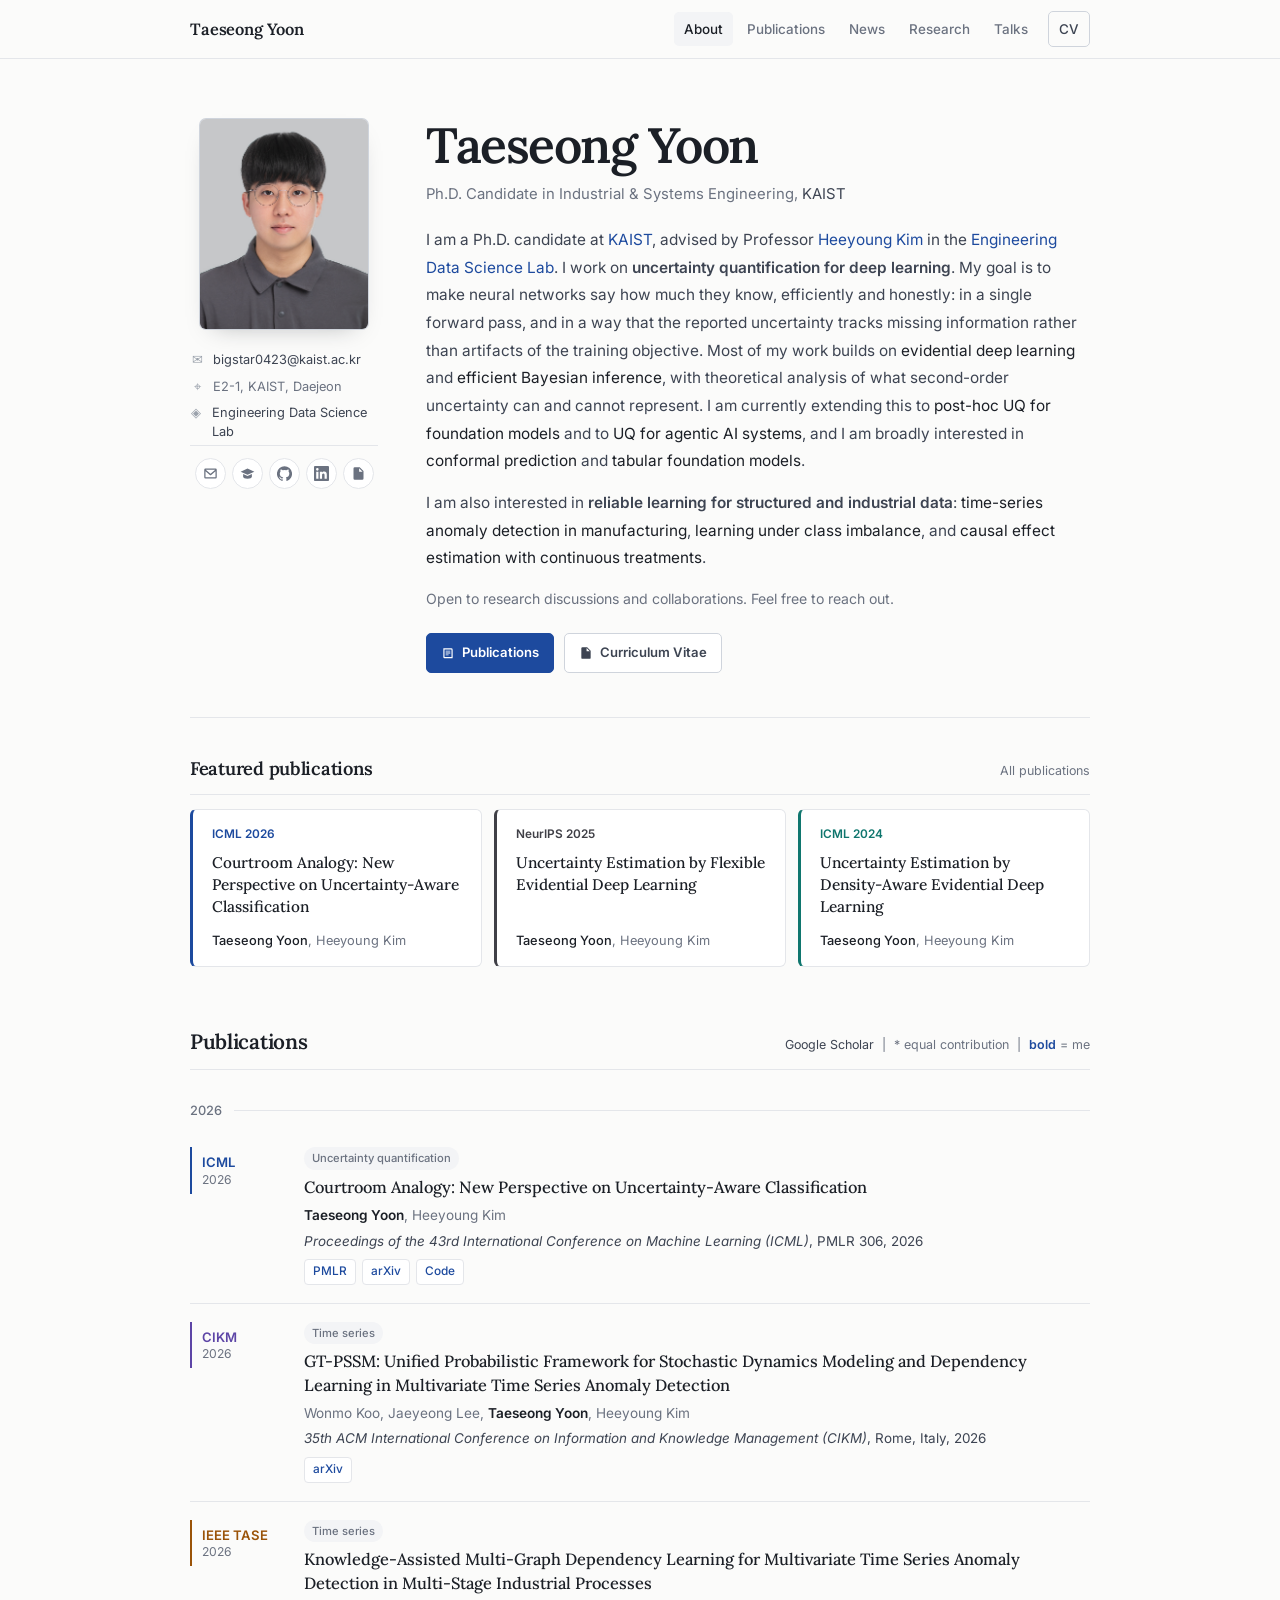
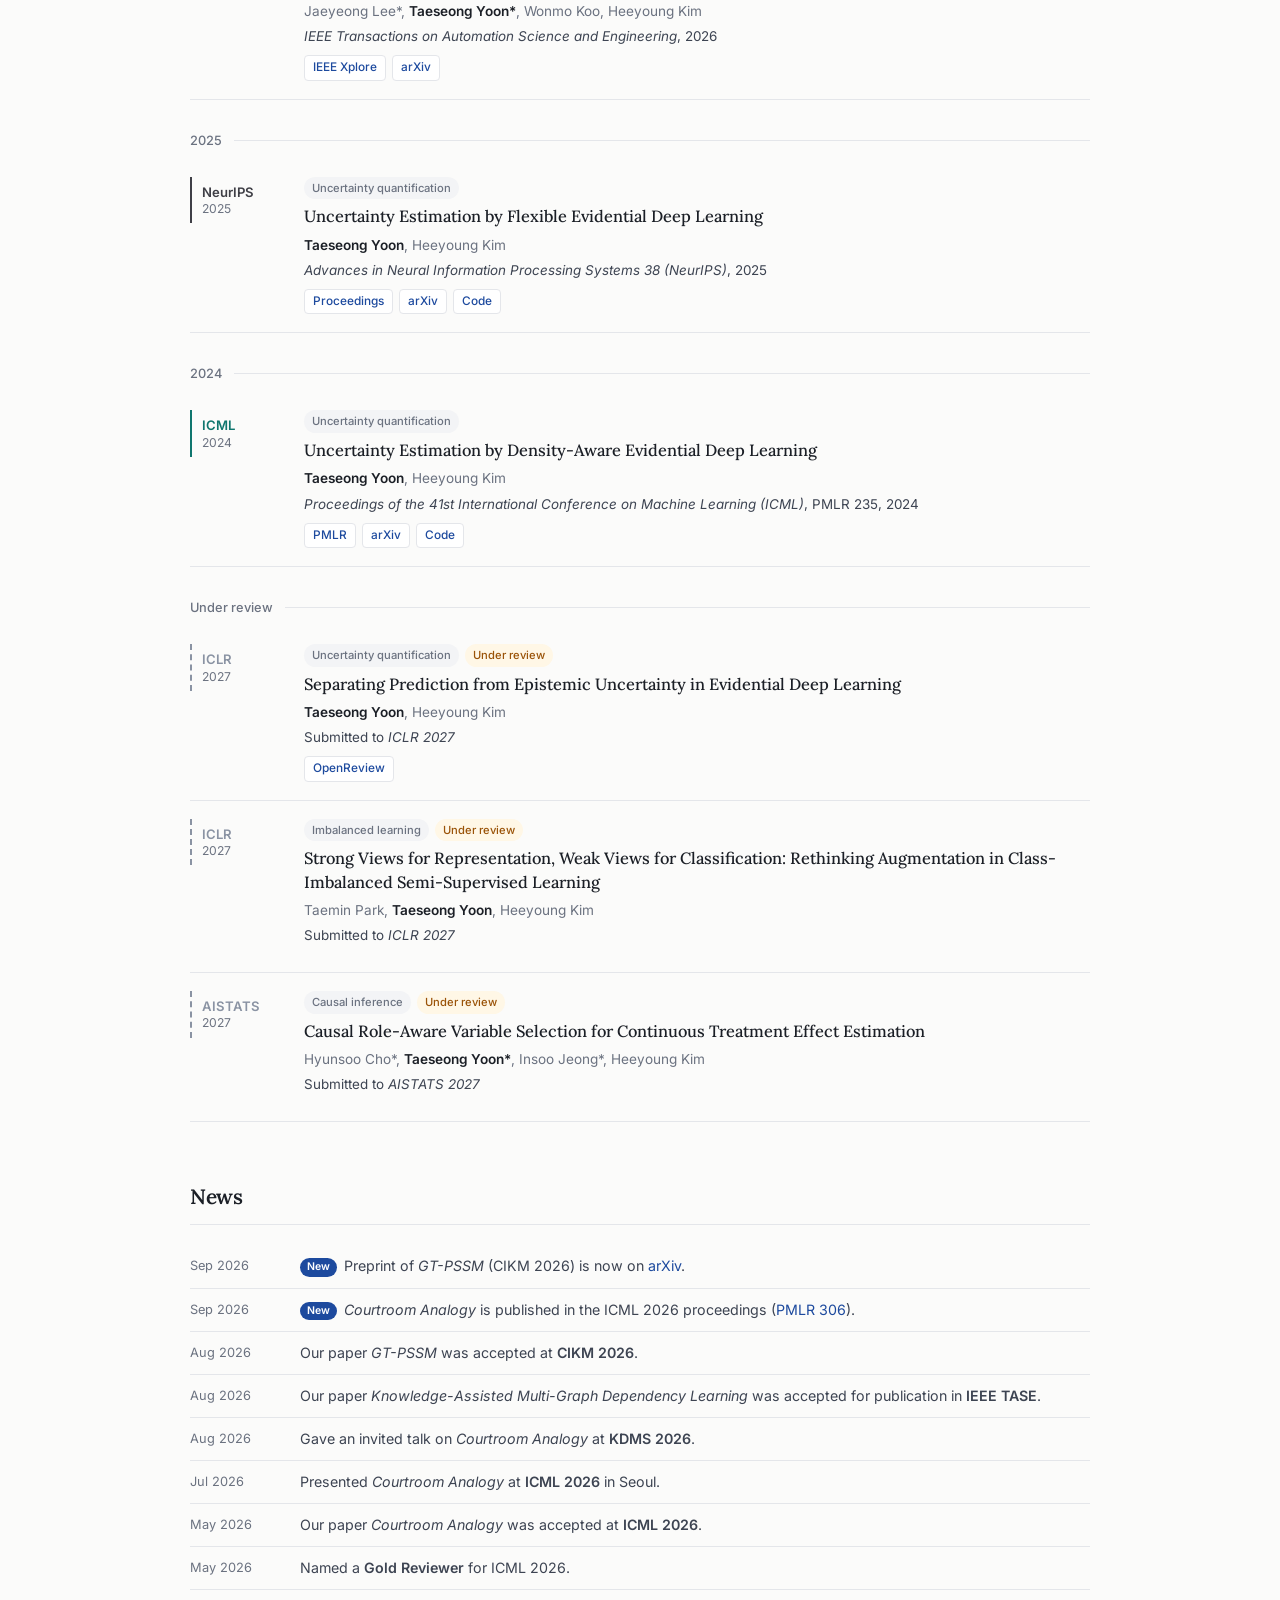
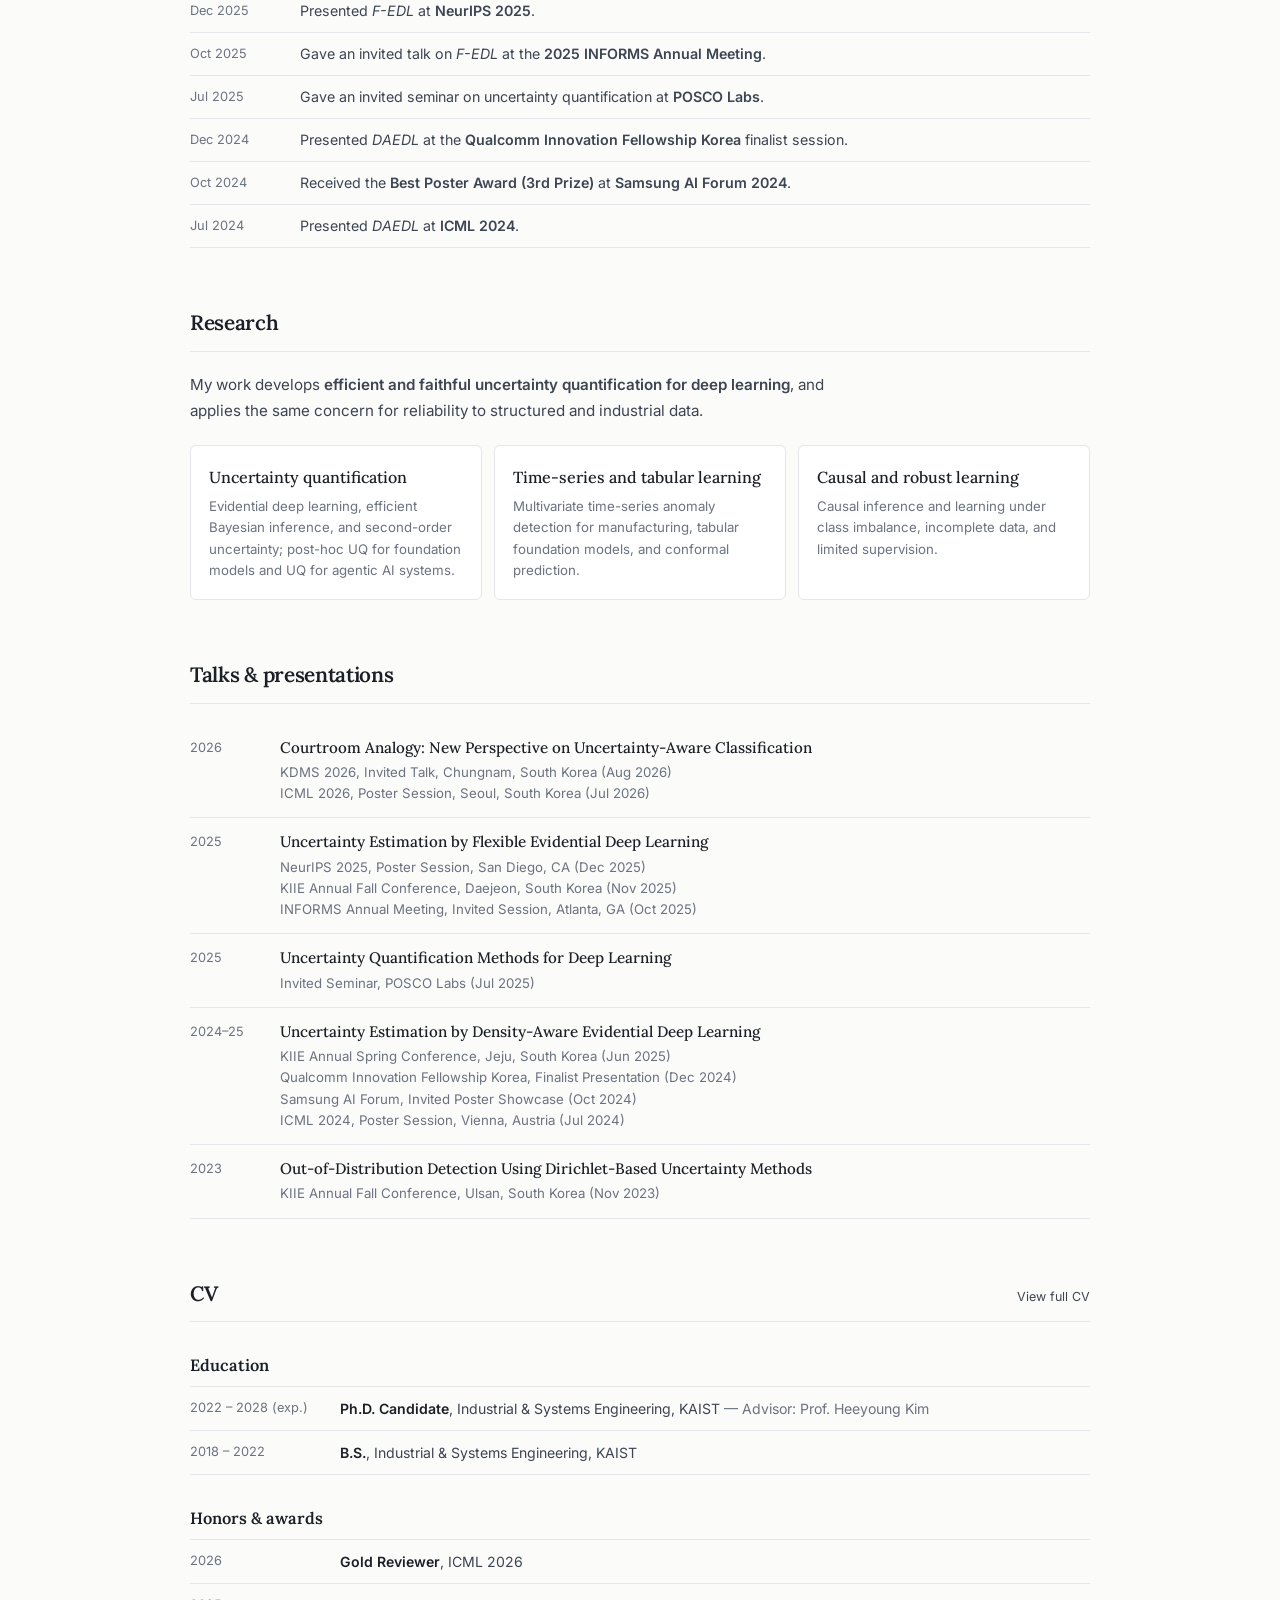
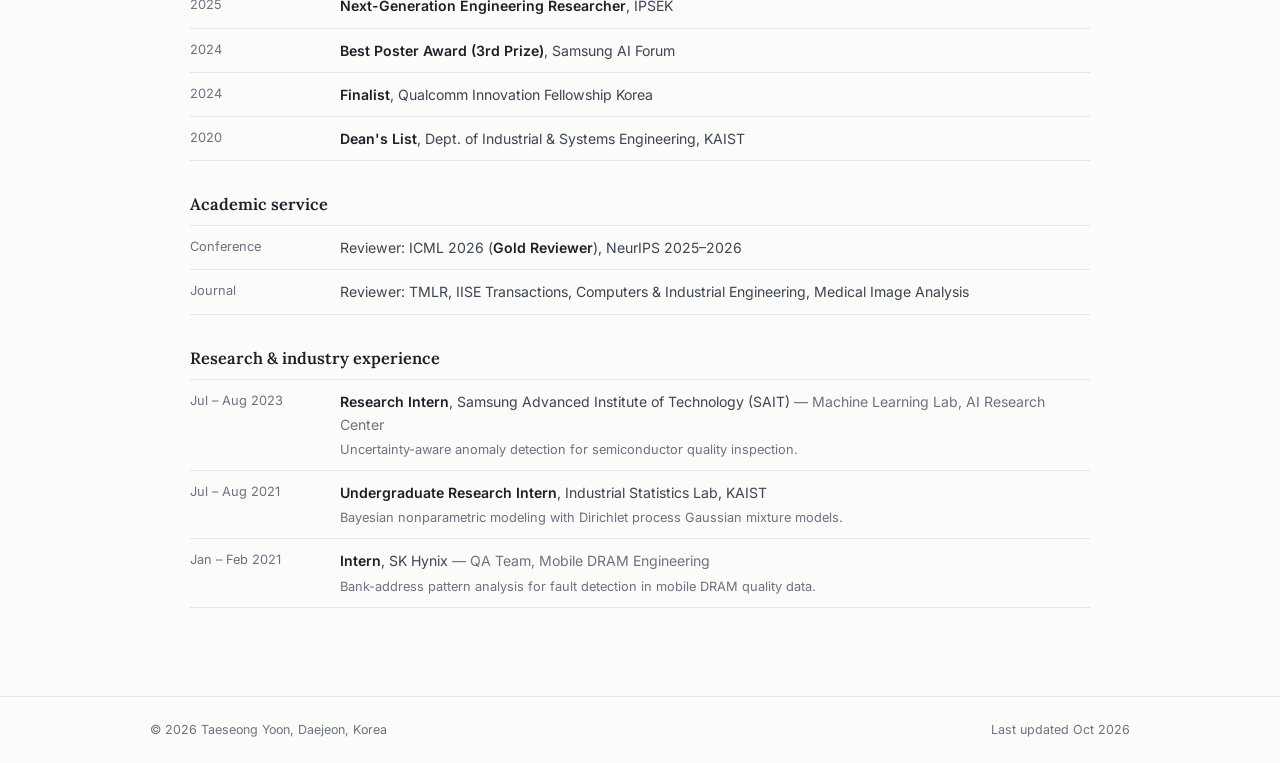
==== commit 2a581a6c: "Add files via upload" ====
--- a/index.html
+++ b/index.html
@@ -64,15 +64,18 @@
 I am a Ph.D. candidate at <a href="https://kaist.ac.kr">KAIST</a>, advised by
 Professor <a href="https://eds.kaist.ac.kr/">Heeyoung Kim</a> in the
 <a href="https://eds.kaist.ac.kr/">Engineering Data Science Lab</a>.
-My research focuses on <strong>uncertainty quantification (UQ) for deep learning</strong>.
-I develop scalable, theoretically grounded methods for reliable prediction, with an emphasis on
-<em>evidential deep learning</em>, <em>efficient Bayesian inference</em>,
-<em>out-of-distribution detection</em>, and <em>robustness under distribution shift</em>.
+I work on <strong>uncertainty quantification for deep learning</strong>. My goal is to make neural
+networks say how much they know, efficiently and honestly: in a single forward pass, and in a way that
+the reported uncertainty tracks missing information rather than artifacts of the training objective.
+Most of my work builds on <em>evidential deep learning</em> and <em>efficient Bayesian inference</em>,
+with theoretical analysis of what second-order uncertainty can and cannot represent. I am currently
+extending this to <em>post-hoc UQ for foundation models</em> and to <em>UQ for agentic AI systems</em>,
+and I am broadly interested in <em>conformal prediction</em> and <em>tabular foundation models</em>.
 </p>
 <p>
-Beyond UQ, I work on <strong>statistical machine learning for structured and industrial data</strong>:
-<em>multivariate time-series anomaly detection</em>, <em>learning under incomplete and imbalanced data</em>,
-<em>causal inference</em>, and <em>tabular foundation models</em>.
+I am also interested in <strong>reliable learning for structured and industrial data</strong>:
+<em>time-series anomaly detection in manufacturing</em>, <em>learning under class imbalance</em>,
+and <em>causal effect estimation with continuous treatments</em>.
 </p>
 <p class="open-to">Open to research discussions and collaborations. Feel free to reach out.</p>
 <div class="cv-cta">
@@ -132,8 +135,6 @@
 <span class="venue-text"><em>Proceedings of the 43rd International Conference on Machine Learning (ICML)</em>, PMLR 306, 2026</span>
 <div class="links">
 <a href="https://proceedings.mlr.press/v306/yoon26c.html">PMLR</a>
-<a href="https://proceedings.mlr.press/v306/yoon26c/yoon26c.pdf">PDF</a>
-<a href="https://openreview.net/forum?id=dv1mWhkbct">OpenReview</a>
 <a href="https://arxiv.org/abs/2605.25616">arXiv</a>
 <a href="https://github.com/TaeseongYoon/MoDEX">Code</a>
 </div>
@@ -149,7 +150,6 @@
 <span class="venue-text"><em>35th ACM International Conference on Information and Knowledge Management (CIKM)</em>, Rome, Italy, 2026</span>
 <div class="links">
 <a href="https://arxiv.org/abs/2609.34161">arXiv</a>
-<a href="https://arxiv.org/pdf/2609.34161">PDF</a>
 </div>
 </div>
 </article>
@@ -179,7 +179,6 @@
 <span class="venue-text"><em>Advances in Neural Information Processing Systems 38 (NeurIPS)</em>, 2025</span>
 <div class="links">
 <a href="https://proceedings.neurips.cc/paper_files/paper/2025/hash/abf0ea3ae33d1a931483e327ff8d94f8-Abstract-Conference.html">Proceedings</a>
-<a href="https://openreview.net/forum?id=N6ujq5Yfwa">OpenReview</a>
 <a href="https://arxiv.org/abs/2510.18322">arXiv</a>
 <a href="https://github.com/TaeseongYoon/F-EDL">Code</a>
 </div>
@@ -216,35 +215,24 @@
 </div>
 </article>
 
-<article class="paper paper-target">
-<div class="paper-chip"><span class="chip-venue">NeurIPS</span><span class="chip-year">2026</span></div>
-<div class="paper-body">
-<div class="tag-row"><span class="tpill">Imbalanced learning</span><span class="spill spill-review">Under review</span></div>
-<h4>LALA: Learning-Aware Logit Adjustment for Class-Imbalanced Semi-Supervised Learning</h4>
-<p class="authors">Taemin Park, <strong>Taeseong Yoon</strong>, Heeyoung Kim</p>
-<span class="venue-text">Submitted to <em>NeurIPS 2026</em></span>
-</div>
-</article>
-
-<p class="year-label">In preparation</p>
 
 <article class="paper paper-target">
 <div class="paper-chip"><span class="chip-venue">ICLR</span><span class="chip-year">2027</span></div>
 <div class="paper-body">
-<div class="tag-row"><span class="tpill">Imbalanced learning</span><span class="spill spill-prep">In preparation</span></div>
+<div class="tag-row"><span class="tpill">Imbalanced learning</span><span class="spill spill-review">Under review</span></div>
 <h4>Strong Views for Representation, Weak Views for Classification: Rethinking Augmentation in Class-Imbalanced Semi-Supervised Learning</h4>
 <p class="authors">Taemin Park, <strong>Taeseong Yoon</strong>, Heeyoung Kim</p>
-<span class="venue-text">Target venue: <em>ICLR 2027</em></span>
+<span class="venue-text">Submitted to <em>ICLR 2027</em></span>
 </div>
 </article>
 
 <article class="paper paper-target">
 <div class="paper-chip"><span class="chip-venue">AISTATS</span><span class="chip-year">2027</span></div>
 <div class="paper-body">
-<div class="tag-row"><span class="tpill">Causal inference</span><span class="spill spill-prep">In preparation</span></div>
+<div class="tag-row"><span class="tpill">Causal inference</span><span class="spill spill-review">Under review</span></div>
 <h4>Causal Role-Aware Variable Selection for Continuous Treatment Effect Estimation</h4>
 <p class="authors">Hyunsoo Cho*, <strong>Taeseong Yoon*</strong>, Insoo Jeong*, Heeyoung Kim</p>
-<span class="venue-text">Target venue: <em>AISTATS 2027</em></span>
+<span class="venue-text">Submitted to <em>AISTATS 2027</em></span>
 </div>
 </article>
 </section>
@@ -274,17 +262,17 @@
 <section class="block" id="research">
 <div class="section-header"><h2 class="block-title">Research</h2></div>
 <p class="research-lead">
-My work develops <strong>reliable and scalable uncertainty methods for deep learning</strong>,
-together with statistical learning methods for structured data, causal questions, and distribution shift.
+My work develops <strong>efficient and faithful uncertainty quantification for deep learning</strong>,
+and applies the same concern for reliability to structured and industrial data.
 </p>
 <div class="research-grid">
 <div class="ri-card">
 <h3>Uncertainty quantification</h3>
-<p>Evidential deep learning, efficient Bayesian inference, out-of-distribution detection, and robustness under distribution shift.</p>
+<p>Evidential deep learning, efficient Bayesian inference, and second-order uncertainty; post-hoc UQ for foundation models and UQ for agentic AI systems.</p>
 </div>
 <div class="ri-card">
 <h3>Time-series and tabular learning</h3>
-<p>Multivariate time-series anomaly detection, tabular foundation models, and statistical learning for industrial data.</p>
+<p>Multivariate time-series anomaly detection for manufacturing, tabular foundation models, and conformal prediction.</p>
 </div>
 <div class="ri-card">
 <h3>Causal and robust learning</h3>
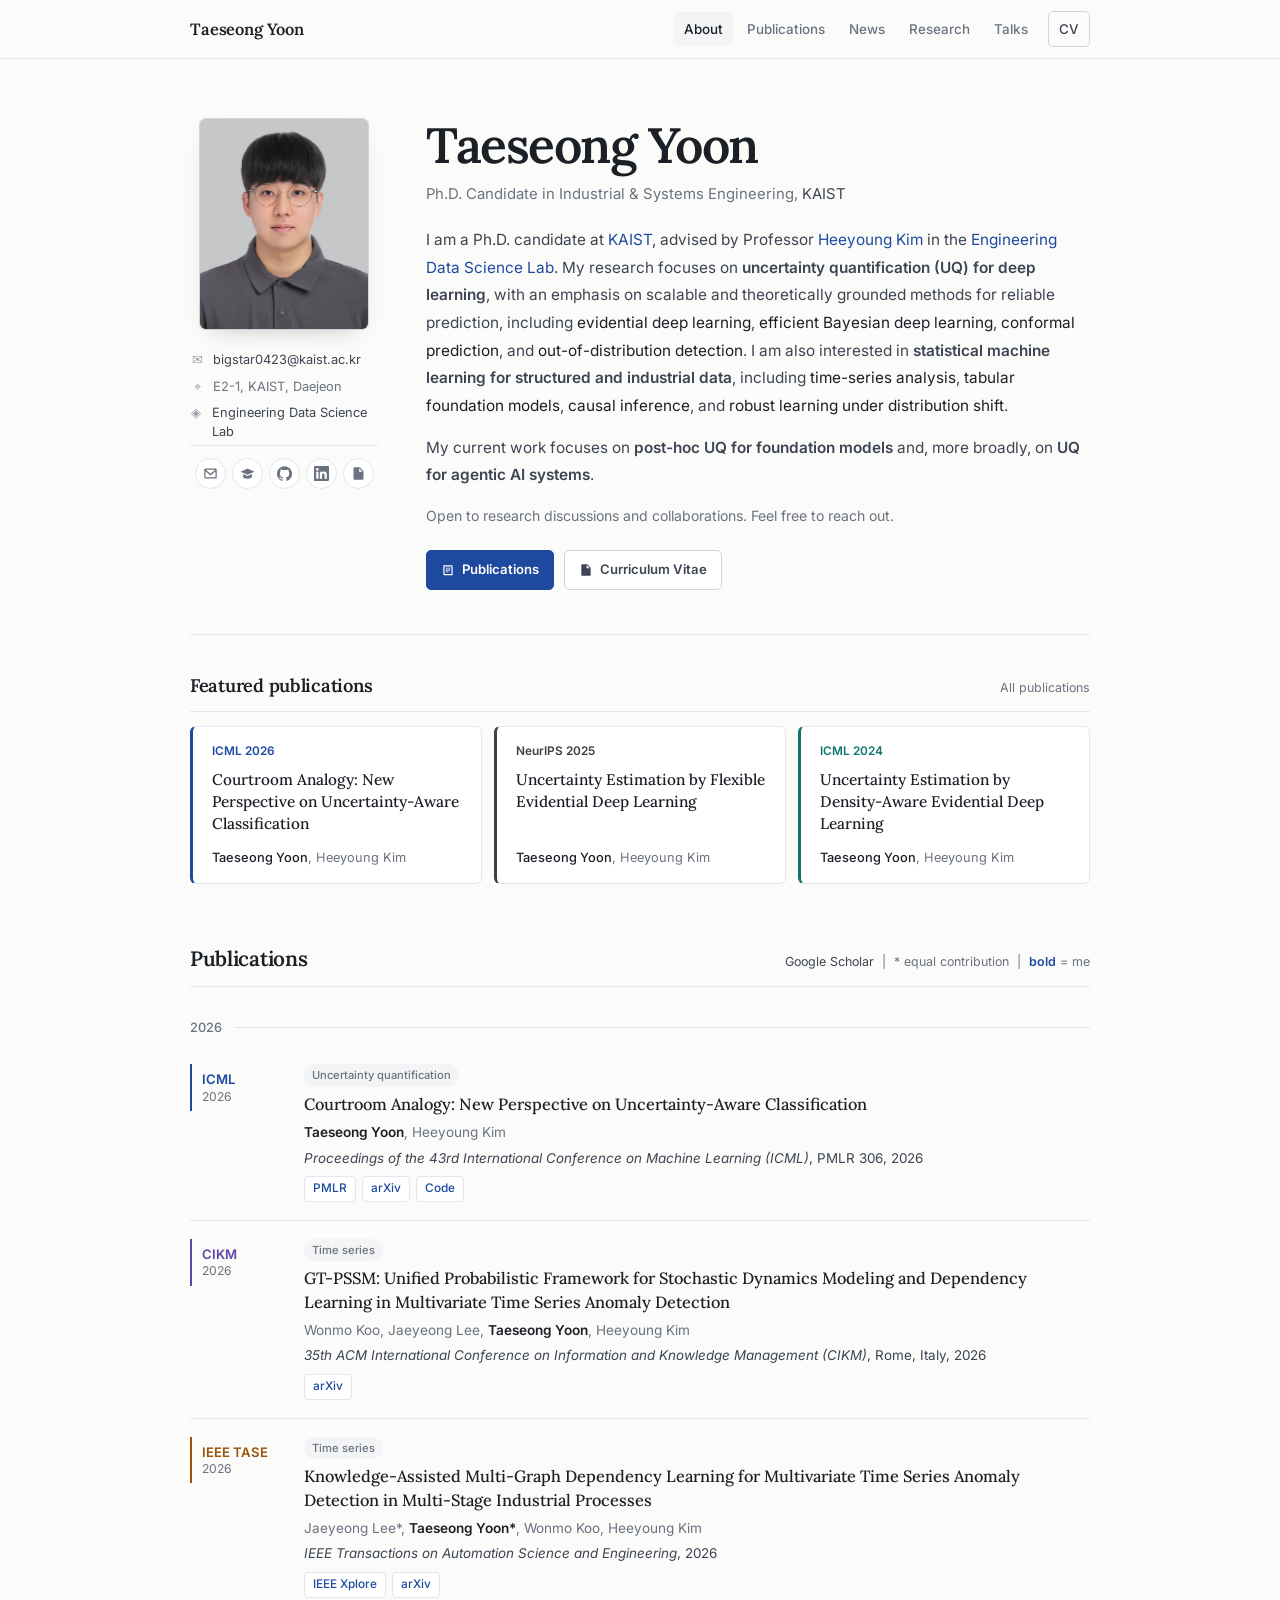
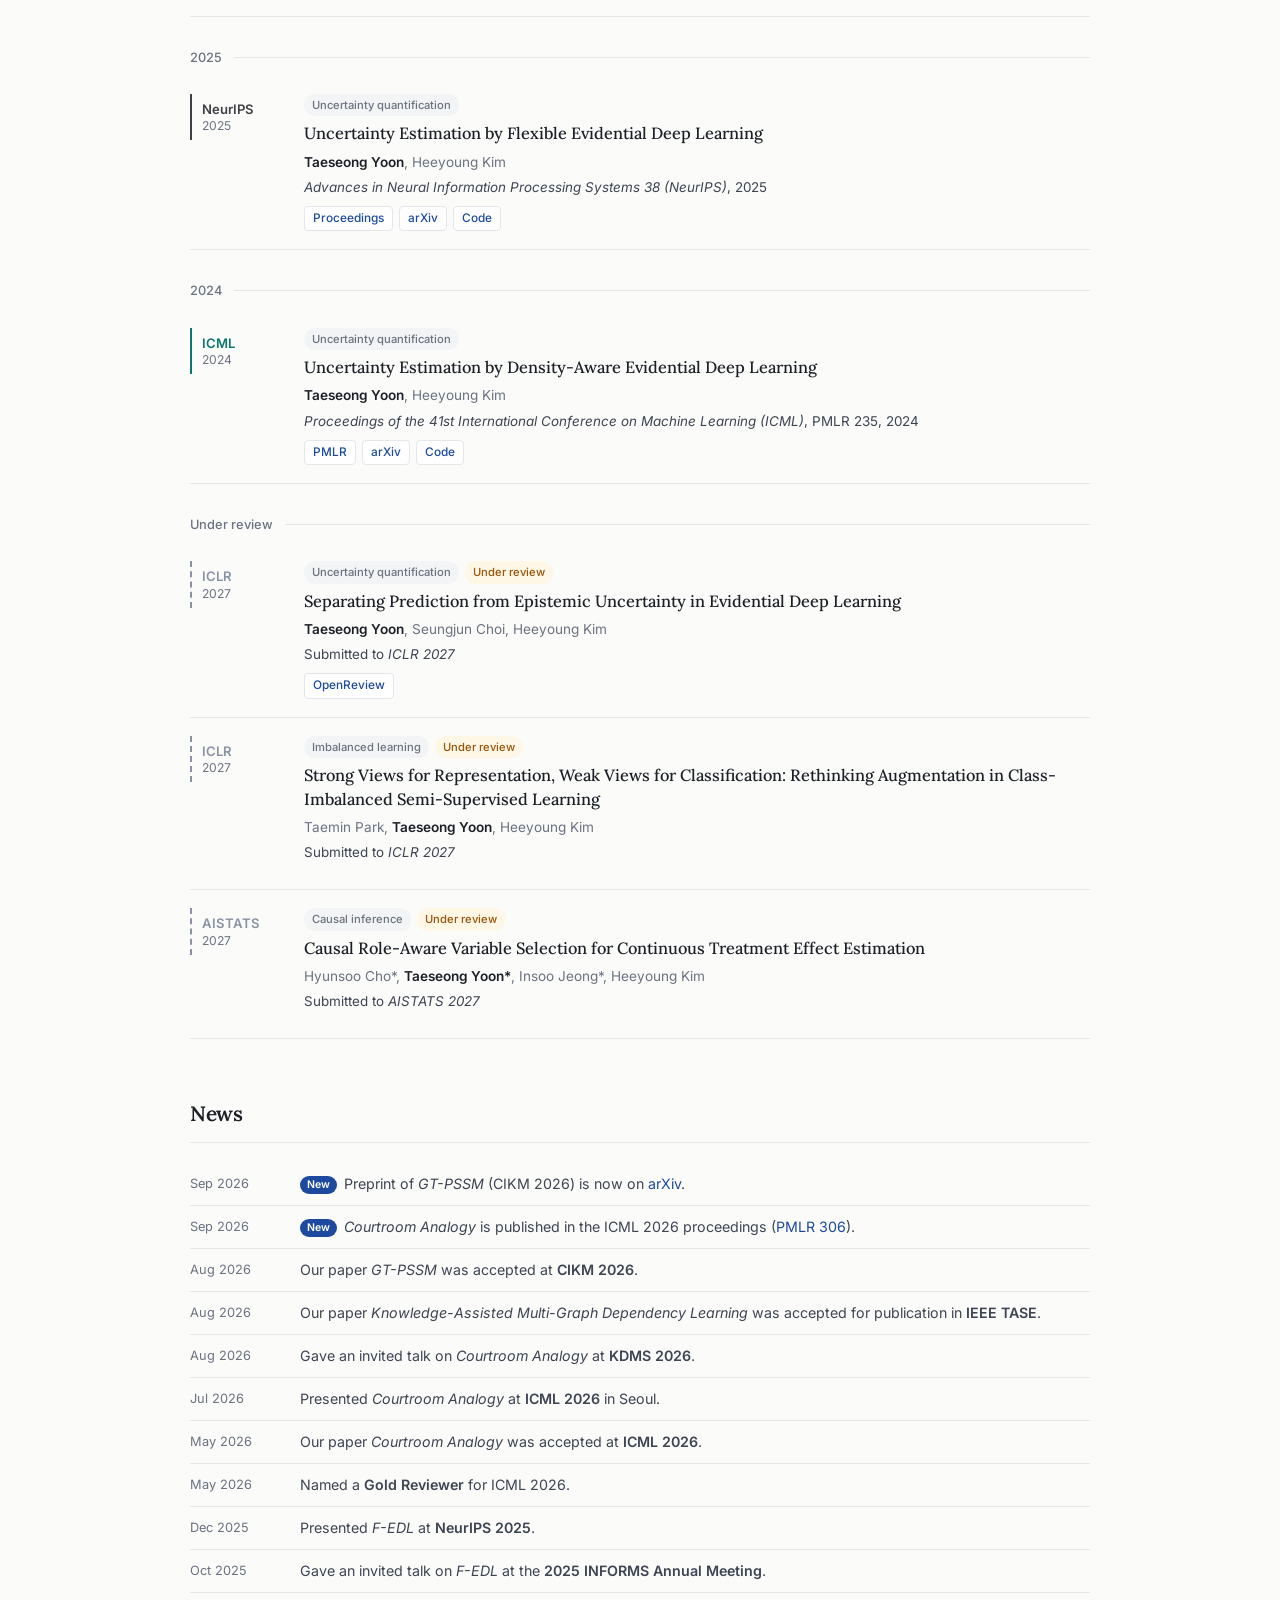
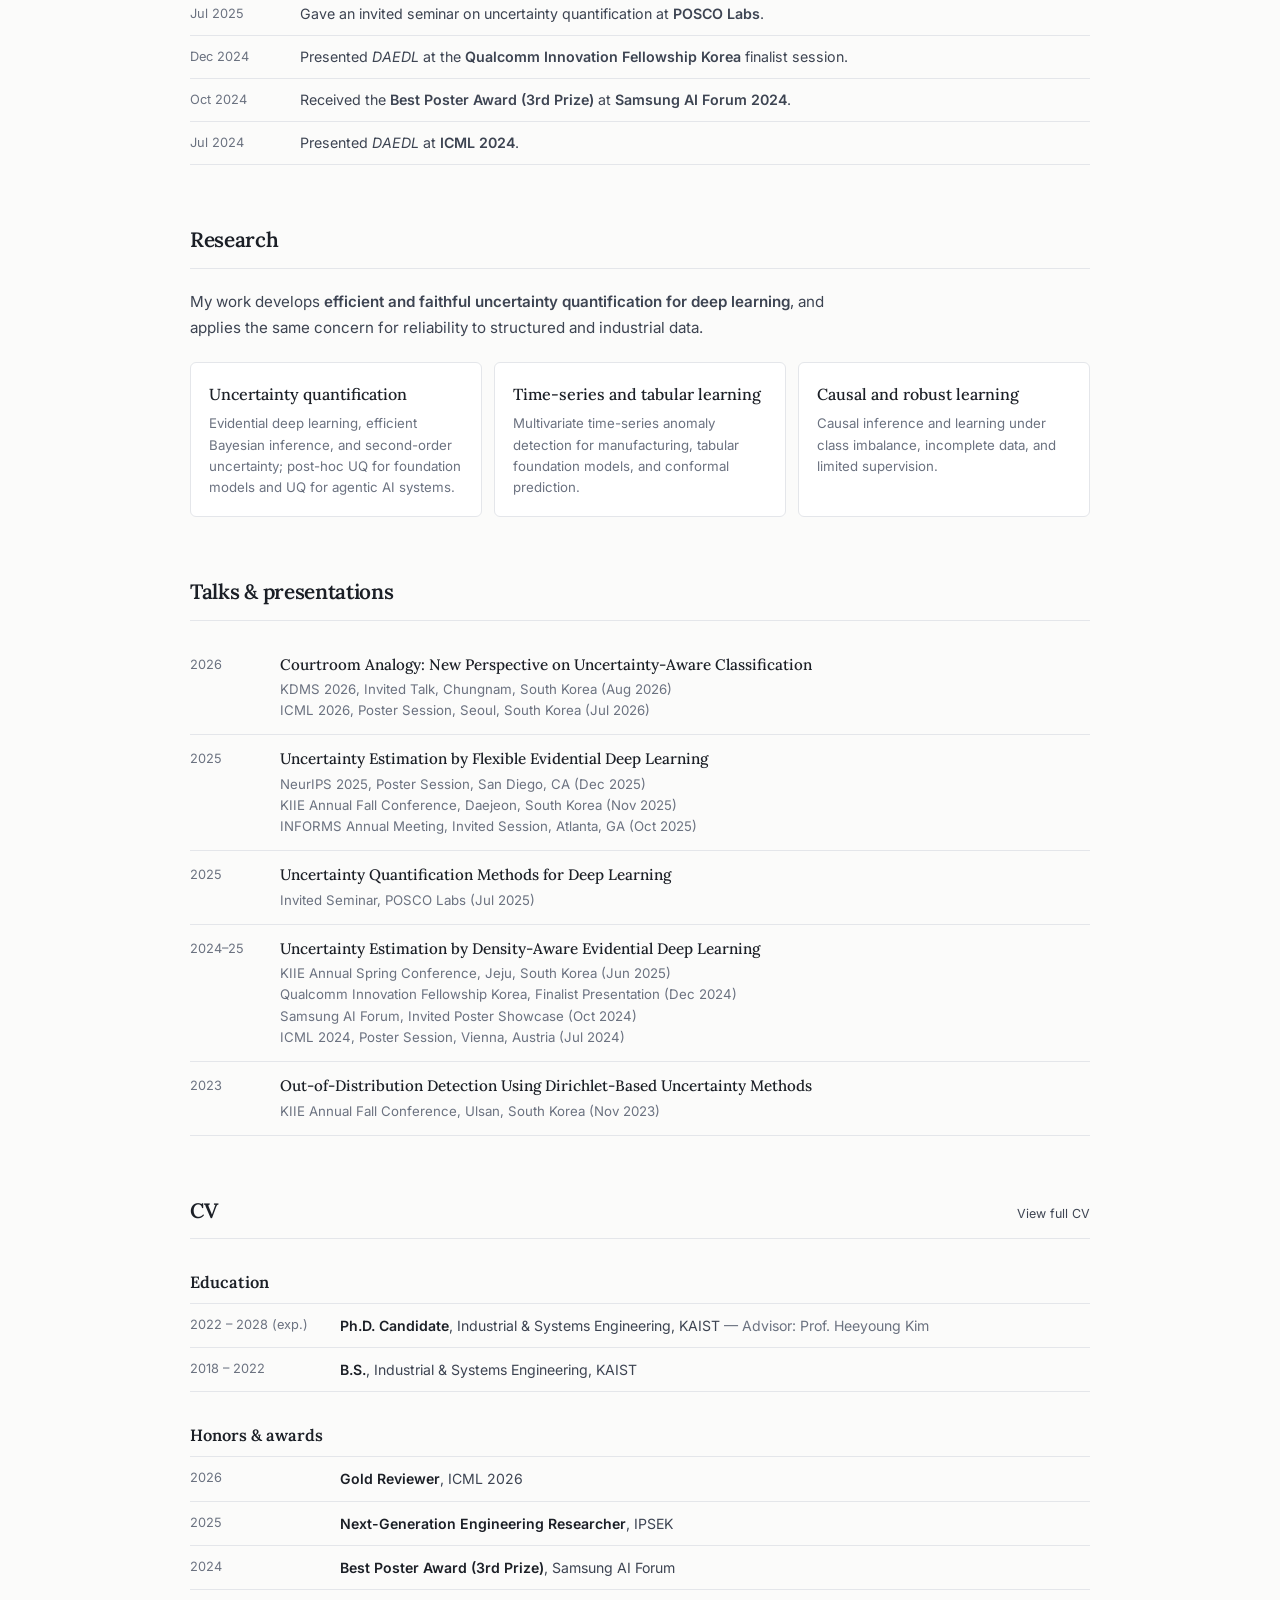
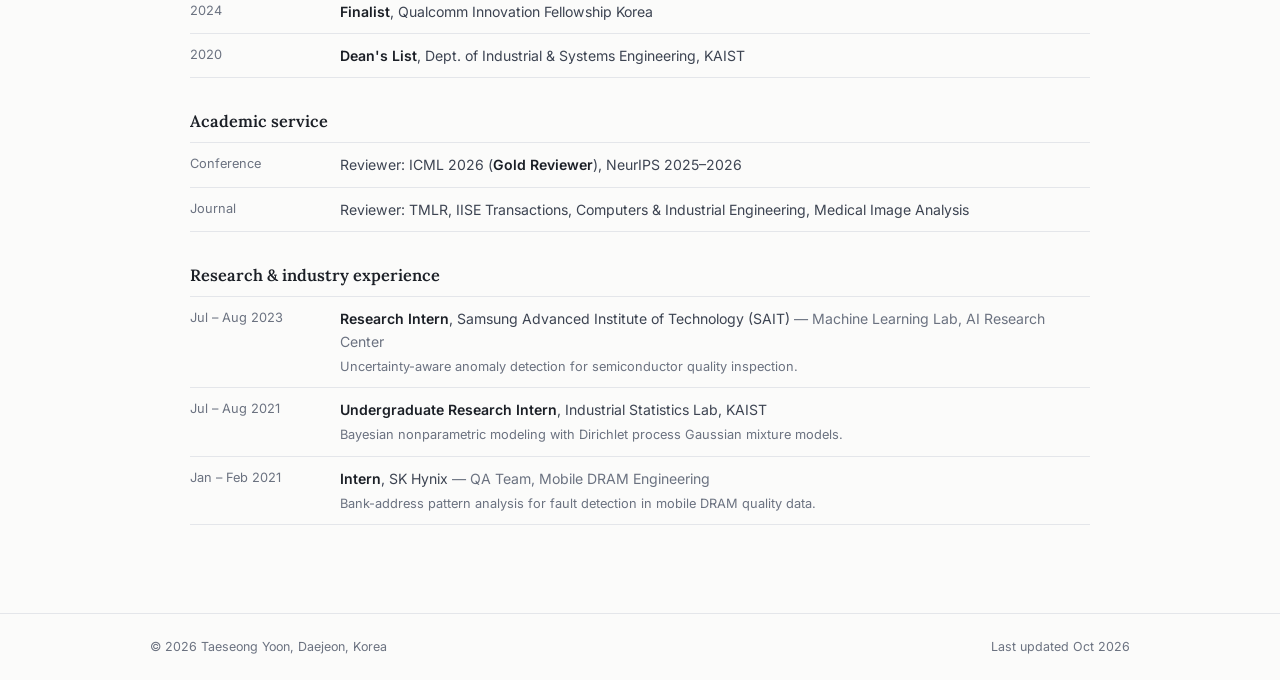
==== commit 105123fd: "Add files via upload" ====
--- a/index.html
+++ b/index.html
@@ -64,18 +64,17 @@
 I am a Ph.D. candidate at <a href="https://kaist.ac.kr">KAIST</a>, advised by
 Professor <a href="https://eds.kaist.ac.kr/">Heeyoung Kim</a> in the
 <a href="https://eds.kaist.ac.kr/">Engineering Data Science Lab</a>.
-I work on <strong>uncertainty quantification for deep learning</strong>. My goal is to make neural
-networks say how much they know, efficiently and honestly: in a single forward pass, and in a way that
-the reported uncertainty tracks missing information rather than artifacts of the training objective.
-Most of my work builds on <em>evidential deep learning</em> and <em>efficient Bayesian inference</em>,
-with theoretical analysis of what second-order uncertainty can and cannot represent. I am currently
-extending this to <em>post-hoc UQ for foundation models</em> and to <em>UQ for agentic AI systems</em>,
-and I am broadly interested in <em>conformal prediction</em> and <em>tabular foundation models</em>.
+My research focuses on <strong>uncertainty quantification (UQ) for deep learning</strong>,
+with an emphasis on scalable and theoretically grounded methods for reliable prediction,
+including <em>evidential deep learning</em>, <em>efficient Bayesian deep learning</em>,
+<em>conformal prediction</em>, and <em>out-of-distribution detection</em>.
+I am also interested in <strong>statistical machine learning for structured and industrial data</strong>,
+including <em>time-series analysis</em>, <em>tabular foundation models</em>,
+<em>causal inference</em>, and <em>robust learning under distribution shift</em>.
 </p>
 <p>
-I am also interested in <strong>reliable learning for structured and industrial data</strong>:
-<em>time-series anomaly detection in manufacturing</em>, <em>learning under class imbalance</em>,
-and <em>causal effect estimation with continuous treatments</em>.
+My current work focuses on <strong>post-hoc UQ for foundation models</strong> and, more broadly,
+on <strong>UQ for agentic AI systems</strong>.
 </p>
 <p class="open-to">Open to research discussions and collaborations. Feel free to reach out.</p>
 <div class="cv-cta">
@@ -209,7 +208,7 @@
 <div class="paper-body">
 <div class="tag-row"><span class="tpill">Uncertainty quantification</span><span class="spill spill-review">Under review</span></div>
 <h4>Separating Prediction from Epistemic Uncertainty in Evidential Deep Learning</h4>
-<p class="authors"><strong>Taeseong Yoon</strong>, Heeyoung Kim</p>
+<p class="authors"><strong>Taeseong Yoon</strong>, Seungjun Choi, Heeyoung Kim</p>
 <span class="venue-text">Submitted to <em>ICLR 2027</em></span>
 <div class="links"><a href="https://openreview.net/forum?id=2tj7pEeVNZ">OpenReview</a></div>
 </div>
